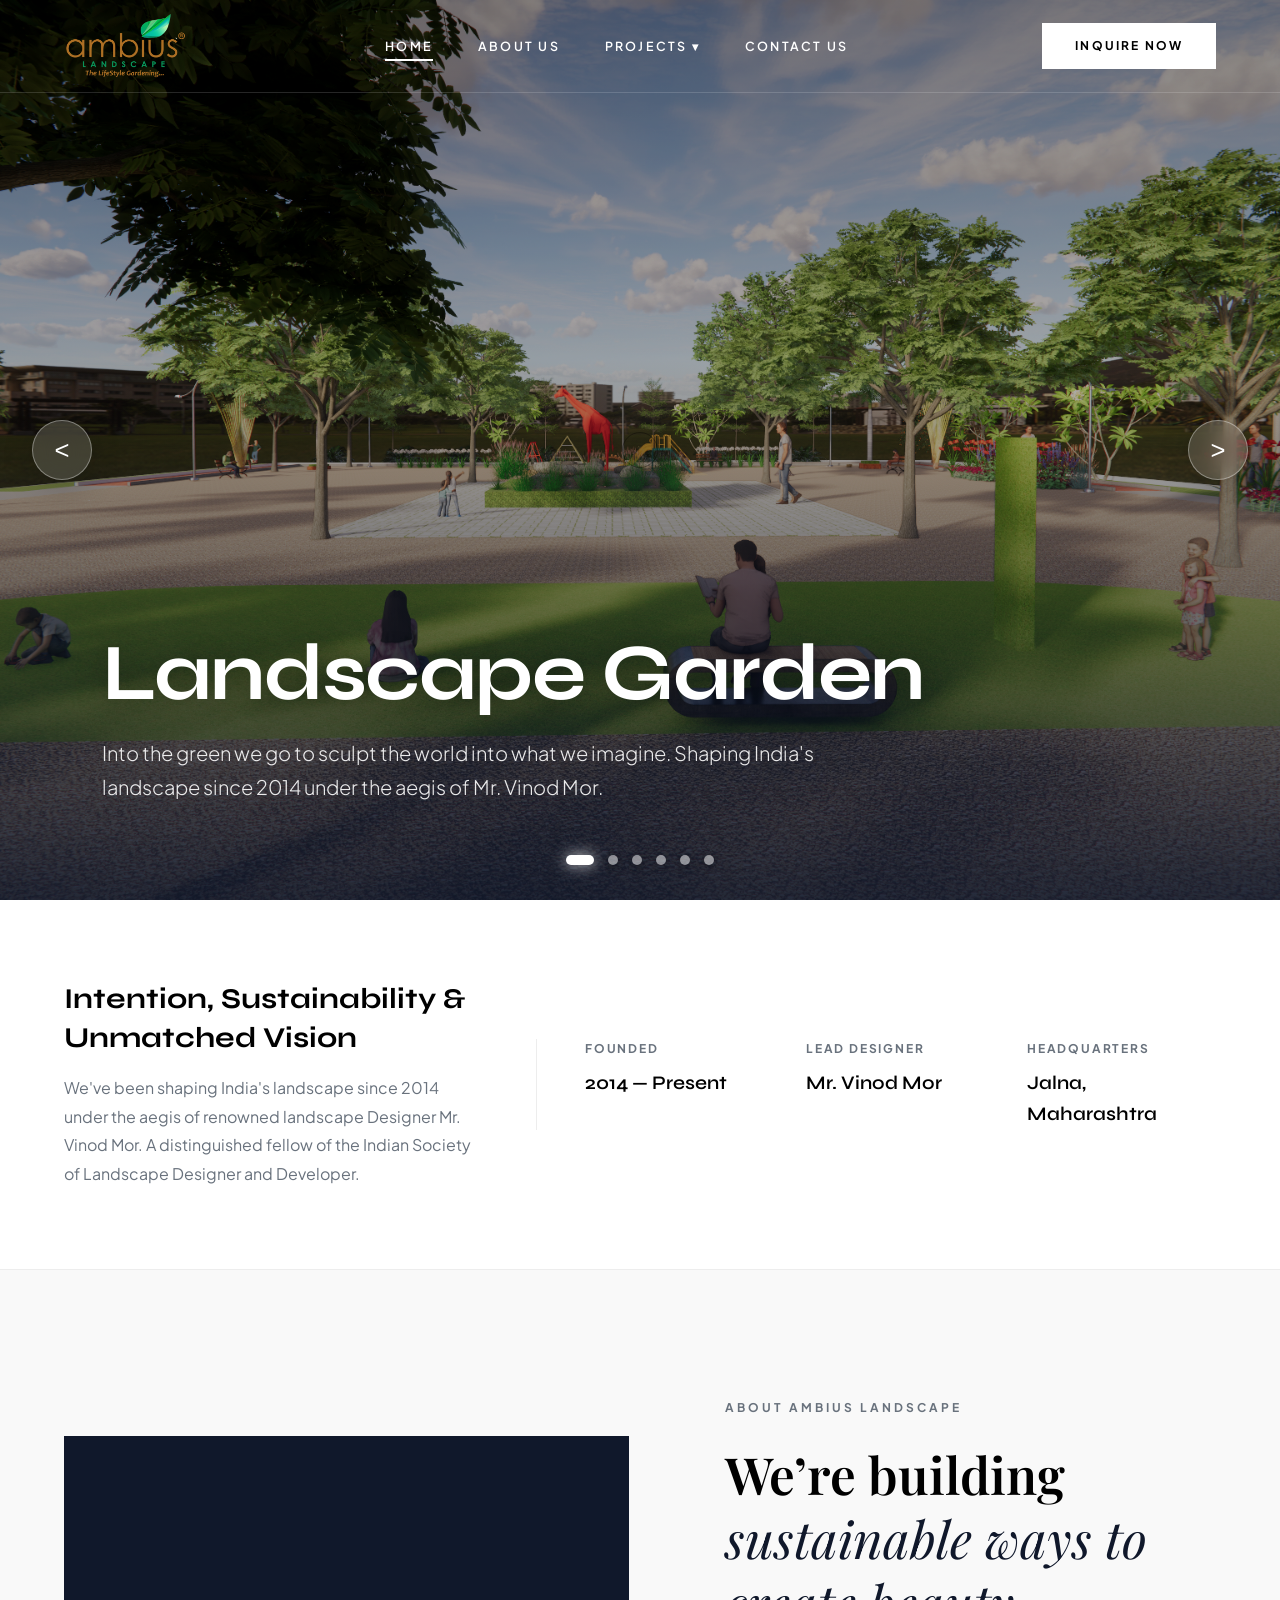
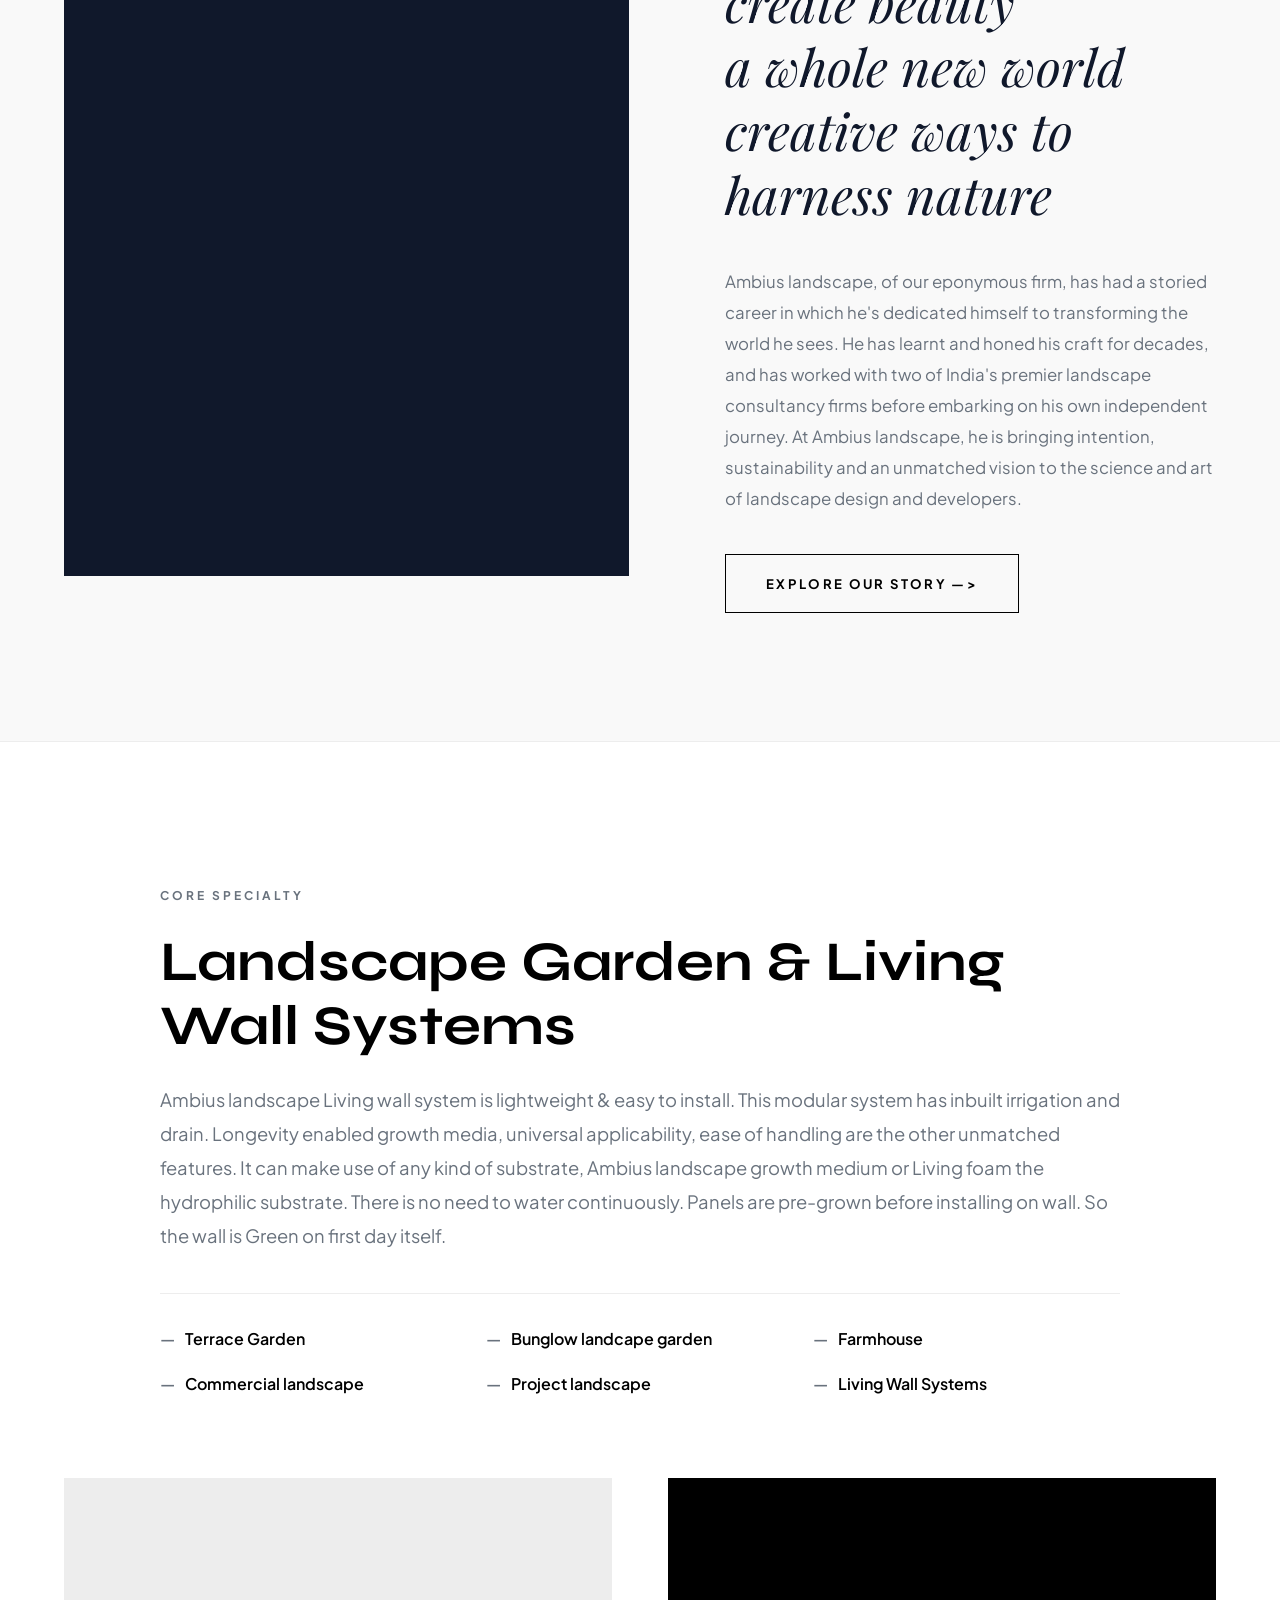
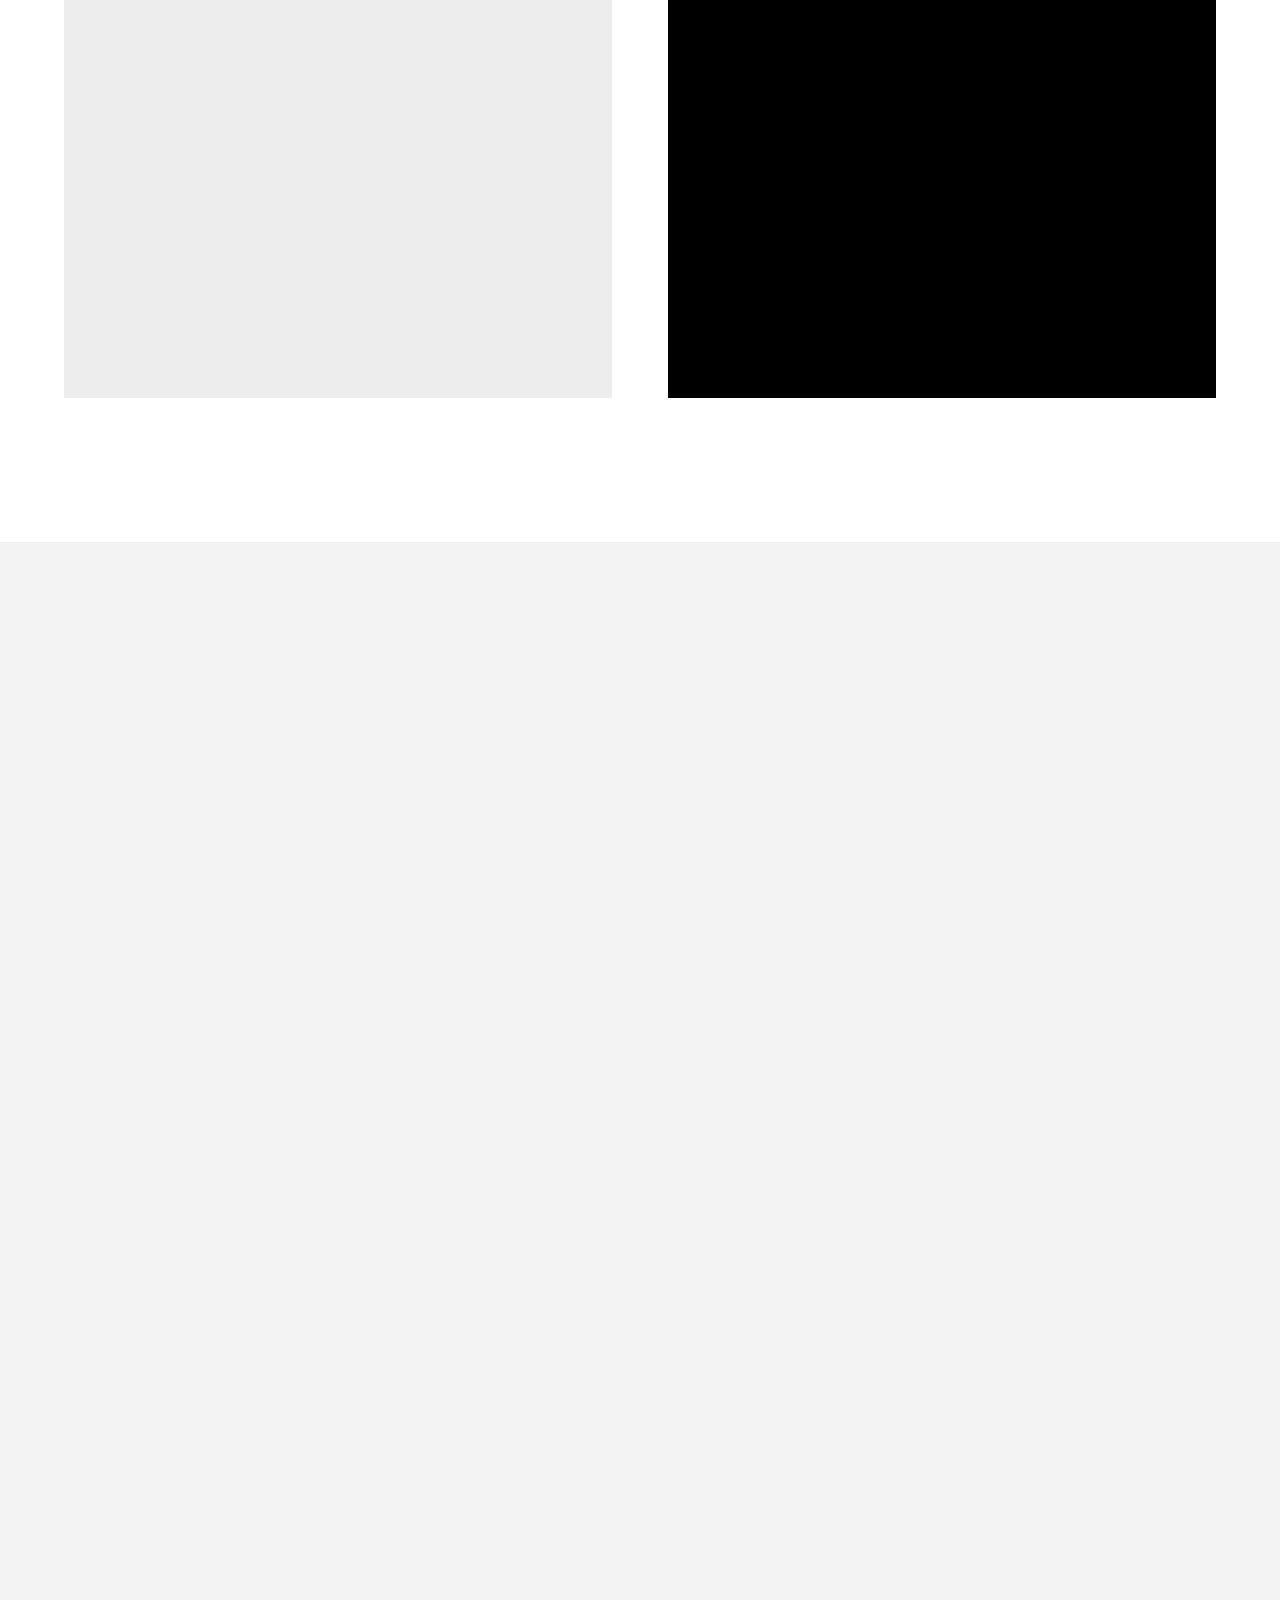
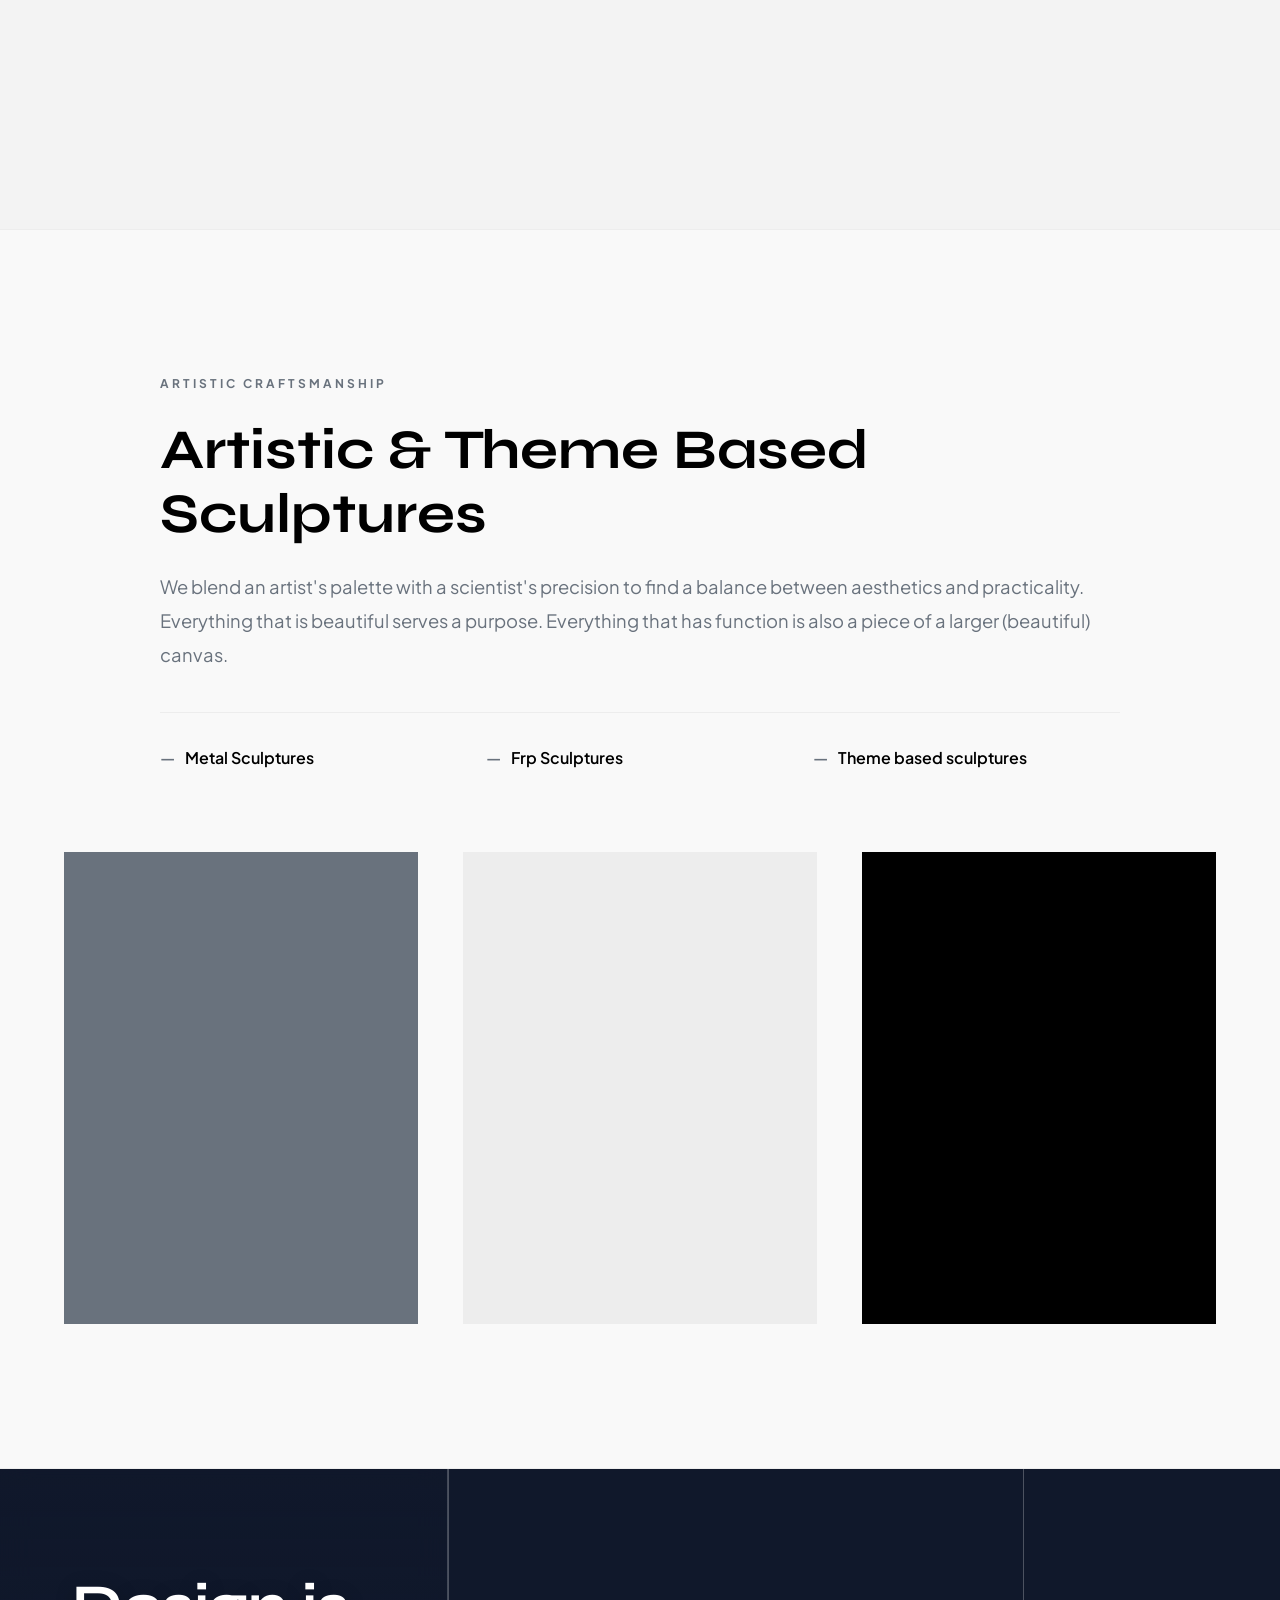
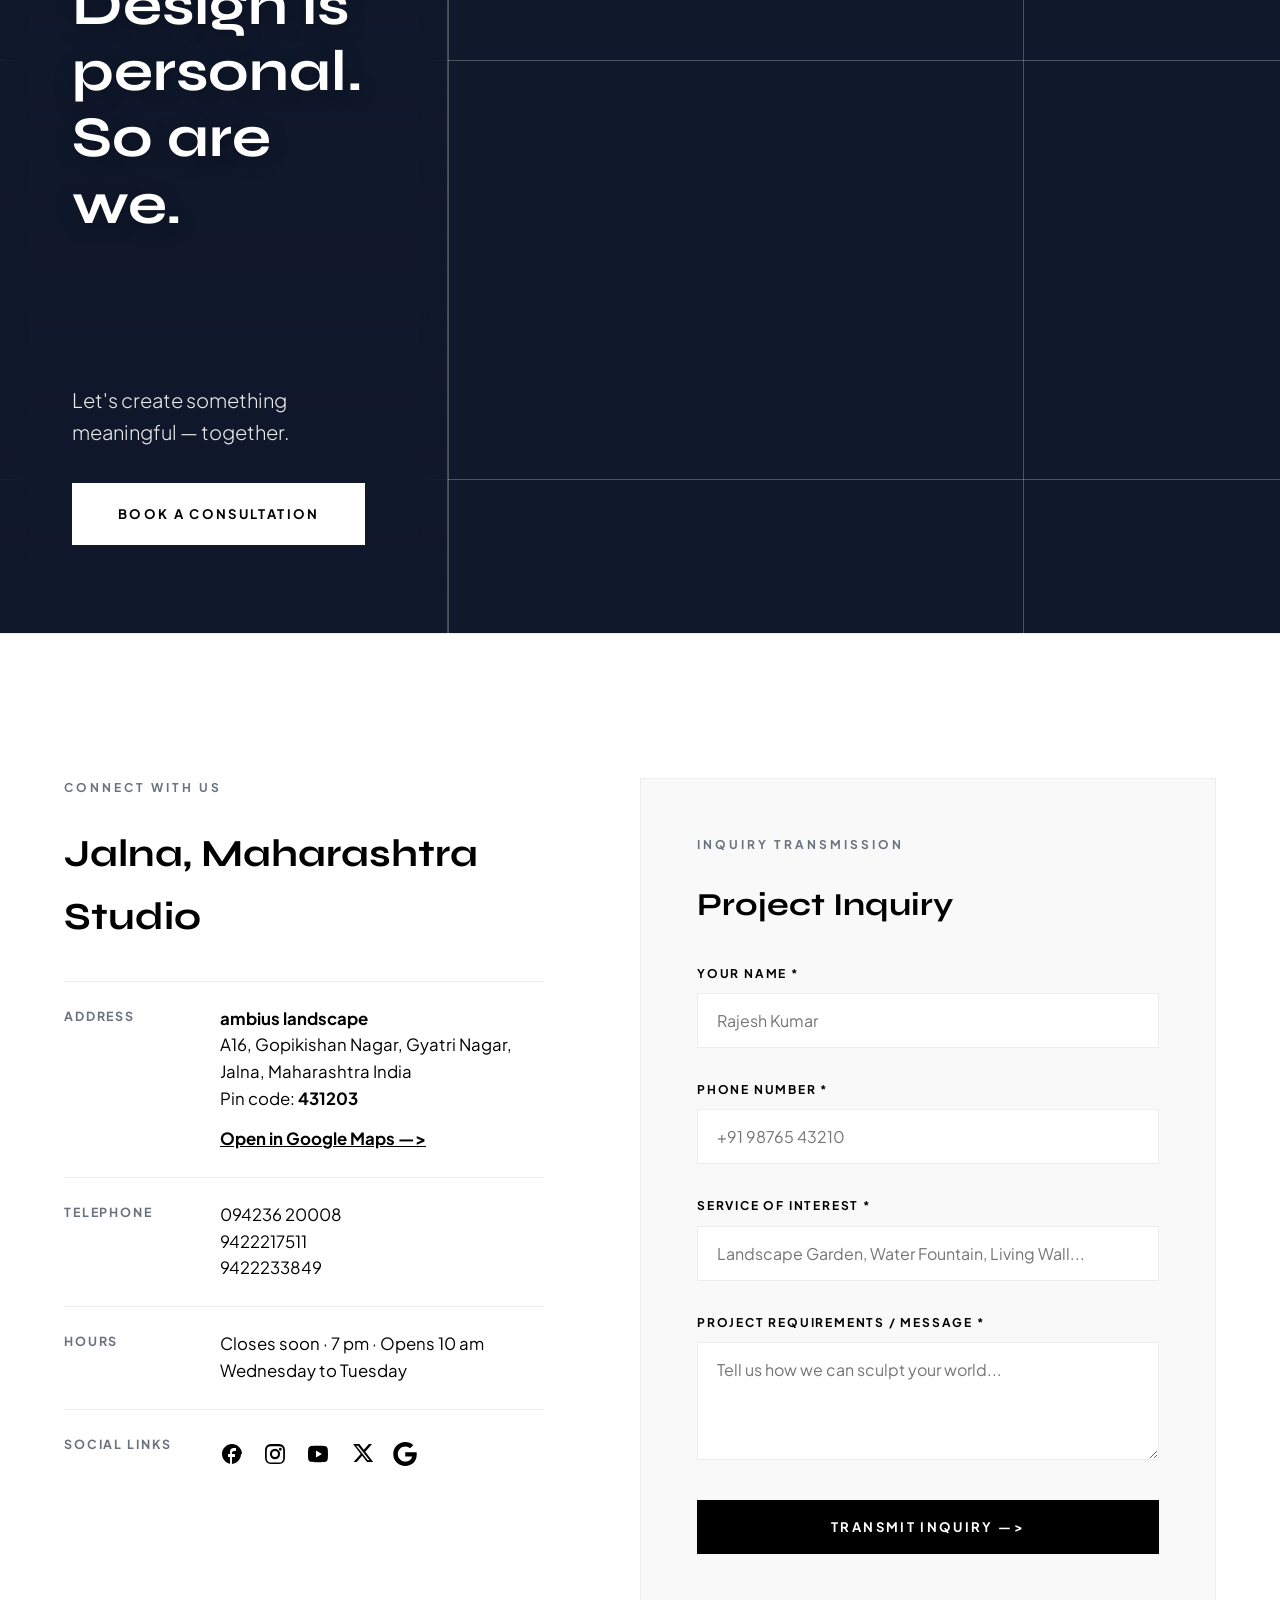
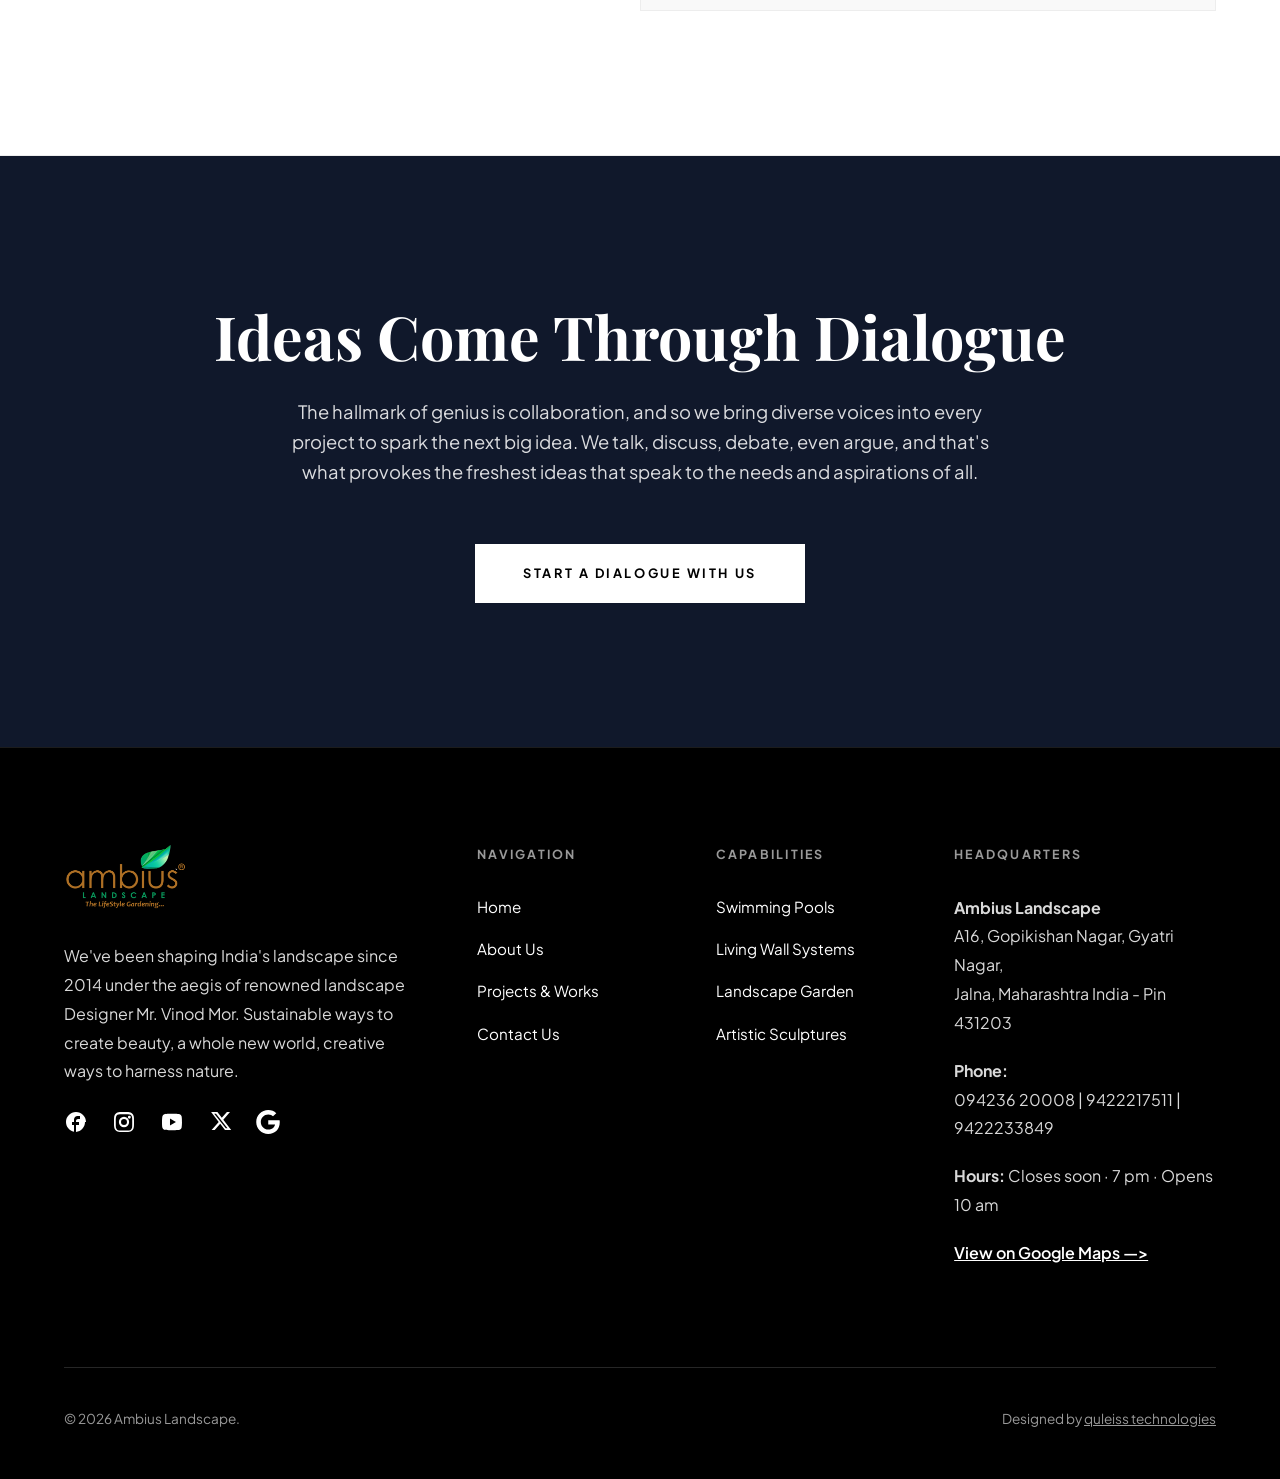
==== index.html @ 5456f896 "Update mobile navigation and standardize header/footer across all pages" ====
<!DOCTYPE html>
<html lang="en">
<head>
    <meta charset="UTF-8">
    <meta name="viewport" content="width=device-width, initial-scale=1.0">
    <title>Ambius Landscape | Casa Palermo Editorial Architecture & Landscape</title>
    <meta name="description" content="We've been shaping India's landscape since 2014 under the aegis of renowned landscape Designer Mr. Vinod Mor. Sustainable ways to create beauty and harness nature.">
    <link rel="stylesheet" href="style.css">
</head>
<body>

    <!-- ==========================================================================
         1-SECOND SOOTHING MINIMALIST LOADING SCREEN ("AMBIUS" SIRF AMBIUS)
         ========================================================================== -->
    <div id="ambius-loader">
        <div class="loader-content">
            <h1 class="loader-title">Ambius</h1>
        </div>
    </div>

    <!-- ==========================================================================
         TRANSPARENT NAVBAR (CASA PALERMO SCREENSHOT STYLE)
         ========================================================================== -->
    <nav class="navbar homepage-navbar">
        <a href="index.html" class="nav-brand">
            <img src="ambius-data/1logo.png" alt="Ambius Logo" class="nav-logo-img" onerror="this.style.display='none'">
        </a>
        <ul class="nav-links">
            <li><a href="index.html" class="nav-link active">Home</a></li>
            <li><a href="about.html" class="nav-link">About Us</a></li>
            <li class="nav-dropdown">
                <a href="swimming-pools.html" class="nav-link">Projects ▾</a>
                <ul class="dropdown-menu">
                    <li><a href="swimming-pools.html">Swimming Pools</a></li>
                    <li><a href="water-fountains.html">Water Fountains</a></li>
                    <li><a href="sculptures.html">Artistic Sculptures</a></li>
                    <li><a href="planter-pots.html">Planter Pots</a></li>
                    <li><a href="gardening.html">Gardening</a></li>
                    <li><a href="landscape-design.html">Landscape Design</a></li>
                    <li><a href="living-wall-systems.html">Living Wall Systems</a></li>
                </ul>
            </li>
            <li><a href="contact.html" class="nav-link">Contact Us</a></li>
        </ul>
        <a href="contact.html" class="nav-cta">Inquire Now</a>
        <button class="nav-hamburger" aria-label="Toggle Menu">
            <span></span>
            <span></span>
            <span></span>
        </button>
    </nav>

    <!-- MOBILE NAVIGATION OVERLAY -->
    <div class="mobile-nav-overlay homepage-mobile-nav" id="mobile-nav-overlay">
        <a href="index.html" class="active">Home</a>
        <a href="about.html">About Us</a>
        <div class="mobile-nav-dropdown-group" style="width: 100%; display: flex; flex-direction: column; align-items: stretch;">
            <div class="mobile-dropdown-btn" onclick="this.parentElement.classList.toggle('open'); event.stopPropagation();" style="cursor: pointer;">
                <span>Projects</span> <span style="font-size: 0.75em; margin-left: 6px; display: inline-block; transition: transform 0.3s ease;">▼</span>
            </div>
            <div class="mobile-submenu-list">
                <a href="swimming-pools.html" class="mobile-sublink">Swimming Pools</a>
                <a href="water-fountains.html" class="mobile-sublink">Water Fountains</a>
                <a href="sculptures.html" class="mobile-sublink">Artistic Sculptures</a>
                <a href="planter-pots.html" class="mobile-sublink">Planter Pots</a>
                <a href="gardening.html" class="mobile-sublink">Gardening</a>
                <a href="landscape-design.html" class="mobile-sublink">Landscape Design</a>
                <a href="living-wall-systems.html" class="mobile-sublink">Living Wall Systems</a>
            </div>
        </div>
        <a href="contact.html">Contact Us</a>
        <a href="contact.html">Inquire Now</a>
    </div>

    <!-- ==========================================================================
         FULL-SCREEN ARCHITECTURAL 6-SLIDE HERO CAROUSEL
         (Landscape Garden, Terrace Garden, Bunglow, Farmhouse, Commercial, Project)
         NO NUMBERS IN DOTS OR COUNTERS!
         ========================================================================== -->
    <header class="hero-carousel">
        <!-- SLIDE 1: LANDSCAPE GARDEN -->
        <div class="hero-slide active">
            <div class="hero-bg-wrapper">
                <img src="ambius-data/website data/landscape design/landdesign8.png" alt="Landscape Garden" class="hero-bg-image" onerror="this.src='ambius-data/website data/landscape design/landdesign7.png'">
            </div>
            <div class="hero-gradient-overlay"></div>
            <div class="hero-content">
                <h1 class="hero-title">Landscape Garden</h1>
                <p class="hero-subtitle">
                    Into the green we go to sculpt the world into what we imagine. Shaping India's landscape since 2014 under the aegis of Mr. Vinod Mor.
                </p>
            </div>
        </div>

        <!-- SLIDE 2: TERRACE GARDEN -->
        <div class="hero-slide">
            <div class="hero-bg-wrapper">
                <img src="ambius-data/website data/projects/pro1.jpg" alt="Terrace Garden" class="hero-bg-image">
            </div>
            <div class="hero-gradient-overlay"></div>
            <div class="hero-content">
                <h1 class="hero-title">Terrace Garden</h1>
                <p class="hero-subtitle">
                    Urban rooftop sanctuaries equipped with pre-grown living wall systems, inbuilt irrigation, and lightweight sustainable growth media.
                </p>
            </div>
        </div>

        <!-- SLIDE 3: BUNGLOW LANDSCAPE GARDEN -->
        <div class="hero-slide">
            <div class="hero-bg-wrapper">
                <img src="ambius-data/website data/projects/pro2.jpeg" alt="Bunglow Landscape Garden" class="hero-bg-image">
            </div>
            <div class="hero-gradient-overlay"></div>
            <div class="hero-content">
                <h1 class="hero-title">Bunglow Landscape Garden</h1>
                <p class="hero-subtitle">
                    Harmonizing luxury residential architecture with serene botanical beauty and custom artistic sculptures.
                </p>
            </div>
        </div>

        <!-- SLIDE 4: FARMHOUSE -->
        <div class="hero-slide">
            <div class="hero-bg-wrapper">
                <img src="ambius-data/website data/projects/pro3.jpeg" alt="Farmhouse Landscape" class="hero-bg-image">
            </div>
            <div class="hero-gradient-overlay"></div>
            <div class="hero-content">
                <h1 class="hero-title">Farmhouse</h1>
                <p class="hero-subtitle">
                    Transforming sprawling estates into eco-friendly retreats that blend harmoniously with surrounding natural habitats.
                </p>
            </div>
        </div>

        <!-- SLIDE 5: COMMERCIAL LANDSCAPE -->
        <div class="hero-slide">
            <div class="hero-bg-wrapper">
                <img src="ambius-data/website data/projects/pro4.jpeg" alt="Commercial Landscape" class="hero-bg-image">
            </div>
            <div class="hero-gradient-overlay"></div>
            <div class="hero-content">
                <h1 class="hero-title">Commercial Landscape</h1>
                <p class="hero-subtitle">
                    Developing sustainable, environment-friendly biophilic spaces and energy-efficient green buildings for corporate campuses.
                </p>
            </div>
        </div>

        <!-- SLIDE 6: PROJECT LANDSCAPE -->
        <div class="hero-slide">
            <div class="hero-bg-wrapper">
                <img src="ambius-data/website data/projects/pro5.jpeg" alt="Project Landscape" class="hero-bg-image">
            </div>
            <div class="hero-gradient-overlay"></div>
            <div class="hero-content">
                <h1 class="hero-title">Project Landscape</h1>
                <p class="hero-subtitle">
                    Comprehensive landscape consultancy and turnkey development backed by decades of research, innovation, and horticultural excellence.
                </p>
            </div>
        </div>

        <!-- CAROUSEL ARROWS (<  >) VERTICALLY CENTERED ON LEFT & RIGHT -->
        <button id="hero-prev" class="hero-arrow-btn" aria-label="Previous Slide">&lt;</button>
        <button id="hero-next" class="hero-arrow-btn" aria-label="Next Slide">&gt;</button>

        <!-- DYNAMIC GLASSY CIRCULAR DOTS CONTAINER (AUTO-GENERATED BY JS) -->
        <div id="hero-dots-glassy" class="hero-dots-glassy"></div>
    </header>

    <!-- ==========================================================================
         3-COLUMN EDITORIAL BAR RIGHT BELOW HERO
         ========================================================================== -->
    <section class="editorial-bar">
        <div class="editorial-grid">
            <div class="editorial-intro text-reveal-left">
                <h2>Intention, Sustainability & Unmatched Vision</h2>
                <p>
                    We've been shaping India's landscape since 2014 under the aegis of renowned landscape Designer Mr. Vinod Mor. A distinguished fellow of the Indian Society of Landscape Designer and Developer.
                </p>
            </div>
            <div class="editorial-stats-columns text-reveal-right">
                <div class="stat-item">
                    <h4>FOUNDED</h4>
                    <p>2014 — Present</p>
                </div>
                <div class="stat-item">
                    <h4>LEAD DESIGNER</h4>
                    <p>Mr. Vinod Mor</p>
                </div>
                <div class="stat-item">
                    <h4>HEADQUARTERS</h4>
                    <p>Jalna, Maharashtra</p>
                </div>
            </div>
        </div>
    </section>

    <!-- ==========================================================================
         ABOUT US SECTION
         REVEAL TYPE 1: .anim-curtain-navy (Solid Navy #10182B Left-to-Right Wipe)
         ========================================================================== -->
    <section class="about-editorial-section">
        <div class="about-editorial-grid">
            <!-- Left BIG Showcase Image with Reveal Type 1 (Navy Curtain Wipe) -->
            <div class="about-img-container">
                <div class="reveal-wrapper anim-curtain-navy" style="height: 100%; width: 100%;">
                    <img src="ambius-data/owner.jpeg" alt="Mr. Vinod Mor - Landscape Designer" onerror="this.src='ambius-data/website data/landscape design/landdesign5.png'">
                </div>
            </div>
            <!-- Right Editorial Typography & EXACT USER QUOTE -->
            <div class="text-reveal-right">
                <span class="section-tag">About Ambius Landscape</span>
                <h2 class="user-exact-quote">
                    We’re building
                    <span>sustainable ways to create beauty</span>
                    <span>a whole new world</span>
                    <span>creative ways to harness nature</span>
                </h2>
                <p class="about-editorial-desc">
                    Ambius landscape, of our eponymous firm, has had a storied career in which he's dedicated himself to transforming the world he sees. He has learnt and honed his craft for decades, and has worked with two of India's premier landscape consultancy firms before embarking on his own independent journey. At Ambius landscape, he is bringing intention, sustainability and an unmatched vision to the science and art of landscape design and developers.
                </p>
                <a href="about.html" class="btn-editorial">Explore Our Story  —&gt;</a>
            </div>
        </div>
    </section>

    <!-- ==========================================================================
         DEDICATED SECTION 1: LANDSCAPE GARDEN & LIVING WALL SYSTEMS
         - Descriptive block on top
         - A ROW OF ONLY 2 MASSIVE, BIG IMAGES BELOW IT!
         ========================================================================== -->
    <section class="dedicated-offering-section bg-white">
        <!-- Text block on top -->
        <div class="section-intro-block text-reveal-up">
            <span class="section-tag">CORE SPECIALTY</span>
            <h2>Landscape Garden & Living Wall Systems</h2>
            <p>
                Ambius landscape Living wall system is lightweight & easy to install. This modular system has inbuilt irrigation and drain. Longevity enabled growth media, universal applicability, ease of handling are the other unmatched features. It can make use of any kind of substrate, Ambius landscape growth medium or Living foam the hydrophilic substrate. There is no need to water continuously. Panels are pre-grown before installing on wall. So the wall is Green on first day itself.
            </p>
            <ul class="ed-list-grid">
                <li>Terrace Garden</li>
                <li>Bunglow landcape garden</li>
                <li>Farmhouse</li>
                <li>Commercial landscape</li>
                <li>Project landscape</li>
                <li>Living Wall Systems</li>
            </ul>
        </div>

        <!-- MASSIVE 2-IMAGE ROW (BIG ARCHITECTURAL SCALE) -->
        <div class="big-images-row-2">
            <!-- BIG CARD 1: Uses Reveal Type 2 (.anim-iris-circle - Camera Iris Circular Expand) -->
            <a href="gardening.html" class="big-card text-reveal-up">
                <div class="big-card-img">
                    <div class="reveal-wrapper anim-iris-circle" style="height: 100%; width: 100%;">
                        <img src="ambius-data/website data/projects/pro1.jpg" alt="Terrace Garden Sanctuary">
                    </div>
                </div>
            </a>

            <!-- BIG CARD 2: Uses Reveal Type 3 (.anim-center-doors - Double Shutters Parting from Center) -->
            <a href="landscape-design.html" class="big-card text-reveal-up delay-1">
                <div class="big-card-img">
                    <div class="reveal-wrapper anim-center-doors delay-1" style="height: 100%; width: 100%;">
                        <img src="ambius-data/website data/projects/pro2.jpeg" alt="Bungalow Landscape">
                    </div>
                </div>
            </a>
        </div>
    </section>

    <!-- ==========================================================================
         DEDICATED SECTION 2: LUXURY SWIMMING POOLS
         - Descriptive block on top
         - A ROW OF ONLY 3 MASSIVE, BIG IMAGES BELOW IT!
         ========================================================================== -->
    <section class="dedicated-offering-section bg-light-ash">
        <!-- Text block on top -->
        <div class="section-intro-block text-reveal-up">
            <span class="section-tag">AQUATIC ARCHITECTURE</span>
            <h2>Luxury Swimming Pools</h2>
            <p>
                Ambius Landscape is a renowned Swimming Pool Manufacturer & Developer, specializing in bespoke luxury pools for residential estates, resorts, and commercial properties. We combine cutting-edge filtration systems, premium tile finishes, and architectural precision to create stunning aquatic environments that harmonize with surrounding landscapes.
            </p>
            <p>
                From infinity edge pools and lap pools to luxury resort swimming pools, our end-to-end execution ensures unmatched structural durability and aesthetic brilliance.
            </p>
            <ul class="ed-list-grid">
                <li>Infinity edge swimming pools</li>
                <li>Lap pools & plunge pools</li>
                <li>Resort & commercial pools</li>
                <li>Custom tile & stone finishing</li>
                <li>Advanced filtration systems</li>
                <li>Architectural edge detailing</li>
            </ul>
            <a href="swimming-pools.html" class="btn-editorial" style="margin-top: 1.5rem;">Explore Swimming Pools  —&gt;</a>
        </div>

        <!-- MASSIVE 3-IMAGE ROW (BIG ARCHITECTURAL SCALE) -->
        <div class="big-images-row-3">
            <!-- BIG CARD 1: Uses Reveal Type 4 (.anim-curtain-down - Top-to-Bottom Drop) -->
            <a href="swimming-pools.html" class="big-card text-reveal-up">
                <div class="big-card-img-landscape">
                    <div class="reveal-wrapper anim-curtain-down" style="height: 100%; width: 100%;">
                        <img src="ambius-data/website data/swimming pools/spool1.jpg" alt="Luxury Swimming Pool">
                    </div>
                </div>
            </a>

            <!-- BIG CARD 2: Uses Reveal Type 1 (.anim-curtain-navy - Navy Wipe) -->
            <a href="swimming-pools.html" class="big-card text-reveal-up delay-1">
                <div class="big-card-img-landscape">
                    <div class="reveal-wrapper anim-curtain-navy delay-1" style="height: 100%; width: 100%;">
                        <img src="ambius-data/website data/swimming pools/spool2.jpg" alt="Infinity Edge Pool">
                    </div>
                </div>
            </a>

            <!-- BIG CARD 3: Uses Reveal Type 3 (.anim-center-doors - Double Center Doors) -->
            <a href="swimming-pools.html" class="big-card text-reveal-up delay-2">
                <div class="big-card-img-landscape">
                    <div class="reveal-wrapper anim-center-doors delay-2" style="height: 100%; width: 100%;">
                        <img src="ambius-data/website data/swimming pools/spool6.jpeg" alt="Resort Pool">
                    </div>
                </div>
            </a>
        </div>
    </section>

    <!-- ==========================================================================
         DEDICATED SECTION 3: ARTISTIC & THEME BASED SCULPTURES
         - Descriptive block on top
         - A ROW OF ONLY 2 MASSIVE, BIG IMAGES BELOW IT!
         ========================================================================== -->
    <section class="dedicated-offering-section bg-soft-gray">
        <!-- Text block on top -->
        <div class="section-intro-block text-reveal-up">
            <span class="section-tag">ARTISTIC CRAFTSMANSHIP</span>
            <h2>Artistic & Theme Based Sculptures</h2>
            <p>
                We blend an artist's palette with a scientist's precision to find a balance between aesthetics and practicality. Everything that is beautiful serves a purpose. Everything that has function is also a piece of a larger (beautiful) canvas.
            </p>
            <ul class="ed-list-grid">
                <li>Metal Sculptures</li>
                <li>Frp Sculptures</li>
                <li>Theme based sculptures</li>
            </ul>
        </div>

        <!-- MASSIVE 3-IMAGE ROW (BIG ARCHITECTURAL SCALE) -->
        <div class="big-images-row-3">
            <!-- BIG CARD 1: Uses Reveal Type 4 (.anim-curtain-down - Top-to-Bottom Shutter) -->
            <a href="contact.html" class="big-card text-reveal-up">
                <div class="big-card-img-portrait">
                    <div class="reveal-wrapper anim-curtain-down" style="height: 100%; width: 100%;">
                        <img src="ambius-data/website data/sculptures/sculptures1.png" alt="Metal Sculpture">
                    </div>
                </div>
            </a>

            <!-- BIG CARD 2: Uses Reveal Type 2 (.anim-iris-circle - Circular Iris Expansion) -->
            <a href="contact.html" class="big-card text-reveal-up delay-1">
                <div class="big-card-img-portrait">
                    <div class="reveal-wrapper anim-iris-circle delay-1" style="height: 100%; width: 100%;">
                        <img src="ambius-data/website data/sculptures/sculptures2.jpg" alt="FRP Sculpture">
                    </div>
                </div>
            </a>

            <!-- BIG CARD 3: Uses Reveal Type 3 (.anim-center-doors - Double Shutters Parting) -->
            <a href="contact.html" class="big-card text-reveal-up delay-2">
                <div class="big-card-img-portrait">
                    <div class="reveal-wrapper anim-center-doors delay-2" style="height: 100%; width: 100%;">
                        <img src="ambius-data/website data/sculptures/sculptures3.jpg" alt="Theme Garden Sculpture">
                    </div>
                </div>
            </a>
        </div>
    </section>

    <!-- ==========================================================================
         "DESIGN IS PERSONAL. SO ARE WE." MINNARO-STYLE CONSULTATION BANNER
         With Architectural Thin Grid Lines + Hover Animated Line Glow
         ========================================================================== -->
    <section class="personal-consult-section text-reveal-up">
        <!-- Broken Pieces (6 Interlocking Geometric Shards) Background Image Reveal -->
        <div class="broken-pieces-wrapper">
            <!-- Complete Solid Base Image that seals any hairline seams/lines at the end -->
            <div class="shard-base-complete"></div>
            <div class="broken-shard shard-1"></div>
            <div class="broken-shard shard-2"></div>
            <div class="broken-shard shard-3"></div>
            <div class="broken-shard shard-4"></div>
            <div class="broken-shard shard-5"></div>
            <div class="broken-shard shard-6"></div>
        </div>

        <!-- Architectural Thin Grid Lines with Hover Glow & Laser Pulse -->
        <div class="grid-line-horiz-1"></div>
        <div class="grid-line-horiz-2"></div>
        <div class="grid-line-vert-1"></div>
        <div class="grid-line-vert-2"></div>

        <!-- Left Glassy Editorial Box -->
        <div class="personal-content-box text-reveal-left">
            <div class="personal-box-top">
                <h2>Design is personal.<br>So are we.</h2>
            </div>
            <div class="personal-box-bottom">
                <p>Let's create something meaningful — together.</p>
                <a href="contact.html" class="btn-personal-white">Book a Consultation</a>
            </div>
        </div>
    </section>

    <!-- ==========================================================================
         DEDICATED CONTACT US SECTION ON HOMEPAGE
         (Jalna Maharashtra Headquarters Address, Telephone, Socials & Inquiry Form)
         ========================================================================== -->
    <section class="home-contact-section" id="home-contact">
        <div class="ed-contact-grid">
            <!-- Left Column: Official Contact Address & Numbers -->
            <div class="ed-contact-info text-reveal-left">
                <span class="section-tag">CONNECT WITH US</span>
                <h3>Jalna, Maharashtra Studio</h3>

                <div class="ed-info-row">
                    <span class="ed-info-label">ADDRESS</span>
                    <div class="ed-info-value">
                        <strong>ambius landscape</strong><br>
                        A16, Gopikishan Nagar, Gyatri Nagar,<br>
                        Jalna, Maharashtra India<br>
                        Pin code: <strong>431203</strong><br>
                        <a href="https://maps.app.goo.gl/4oX7WUUzMGfr9oxDA" target="_blank" style="display: inline-block; margin-top: 0.8rem; font-weight: 700; text-decoration: underline;">Open in Google Maps  —&gt;</a>
                    </div>
                </div>

                <div class="ed-info-row">
                    <span class="ed-info-label">TELEPHONE</span>
                    <div class="ed-info-value">
                        <a href="tel:09423620008">094236 20008</a><br>
                        <a href="tel:9422217511">9422217511</a><br>
                        <a href="tel:9422233849">9422233849</a>
                    </div>
                </div>

                <div class="ed-info-row">
                    <span class="ed-info-label">HOURS</span>
                    <div class="ed-info-value">
                        Closes soon · 7 pm · Opens 10 am<br>
                        Wednesday to Tuesday
                    </div>
                </div>

                <div class="ed-info-row">
                    <span class="ed-info-label">SOCIAL LINKS</span>
                    <div class="ed-info-value" style="display: flex; gap: 1.2rem; align-items: center; margin-top: 0.5rem; flex-wrap: wrap;">
                        <a href="https://www.facebook.com/ambiuslandscape/" target="_blank" aria-label="Facebook" style="color: #000000; display: inline-flex; align-items: center; transition: transform 0.2s ease, opacity 0.2s ease;">
                            <svg width="24" height="24" viewBox="0 0 24 24" fill="currentColor" xmlns="http://www.w3.org/2000/svg"><path d="M22 12c0-5.52-4.48-10-10-10S2 6.48 2 12c0 4.84 3.44 8.87 8 9.8V15H8v-3h2V9.5C10 7.57 11.57 6 13.5 6H16v3h-2c-1.1 0-2 .9-2 2v1h3v3h-3v6.95c5.05-.5 9-4.76 9-9.95z"/></svg>
                        </a>
                        <a href="https://www.instagram.com/ambiuslandscape/" target="_blank" aria-label="Instagram" style="color: #000000; display: inline-flex; align-items: center; transition: transform 0.2s ease, opacity 0.2s ease;">
                            <svg width="24" height="24" viewBox="0 0 24 24" fill="currentColor" xmlns="http://www.w3.org/2000/svg"><path d="M12 2c2.717 0 3.056.01 4.122.06 1.065.05 1.79.217 2.428.465.66.254 1.216.598 1.772 1.153a4.908 4.908 0 0 1 1.153 1.772c.247.637.415 1.363.465 2.428.047 1.066.06 1.405.06 4.122 0 2.717-.01 3.056-.06 4.122-.05 1.065-.218 1.79-.465 2.428a4.883 4.883 0 0 1-1.153 1.772 4.915 4.915 0 0 1-1.772 1.153c-.637.247-1.363.415-2.428.465-1.066.047-1.405.06-4.122.06-2.717 0-3.056-.01-4.122-.06-1.065-.05-1.79-.218-2.428-.465a4.89 4.89 0 0 1-1.772-1.153 4.904 4.904 0 0 1-1.153-1.772c-.248-.637-.415-1.363-.465-2.428C2.013 15.056 2 14.717 2 12c0-2.717.01-3.056.06-4.122.05-1.066.217-1.79.465-2.428a4.88 4.88 0 0 1 1.153-1.772A4.897 4.897 0 0 1 5.45 2.525c.638-.248 1.362-.415 2.428-.465C8.944 2.013 9.283 2 12 2zm0 2.16c-2.67 0-3.003.01-4.058.058-.975.045-1.504.207-1.857.344-.467.182-.8.398-1.15.748-.35.35-.566.683-.748 1.15-.137.353-.3.882-.344 1.857-.048 1.055-.058 1.388-.058 4.058 0 2.67.01 3.003.058 4.058.045.975.207 1.504.344 1.857.182.466.399.8.748 1.15.35.35.683.566 1.15.748.353.137.882.3 1.857.344 1.054.048 1.388.058 4.058.058 2.67 0 3.003-.01 4.058-.058.975-.045 1.504-.207 1.857-.344.467-.182.8-.398 1.15-.748.35-.35.566-.683.748-1.15.137-.353.3-.882.344-1.857.048-1.055.058-1.388.058-4.058 0-2.67-.01-3.003-.058-4.058-.045-.975-.207-1.504-.344-1.857a3.097 3.097 0 0 0-.748-1.15 3.098 3.098 0 0 0-1.15-.748c-.353-.137-.882-.3-1.857-.344-1.055-.048-1.388-.058-4.058-.058zM12 6.865a5.135 5.135 0 1 1 0 10.27 5.135 5.135 0 0 1 0-10.27zm0 2.16a2.975 2.975 0 1 0 0 5.95 2.975 2.975 0 0 0 0-5.95zm5.338-3.205a1.44 1.44 0 1 1 0 2.88 1.44 1.44 0 0 1 0-2.88z"/></svg>
                        </a>
                        <a href="https://www.youtube.com/@Vinodmor/" target="_blank" aria-label="YouTube" style="color: #000000; display: inline-flex; align-items: center; transition: transform 0.2s ease, opacity 0.2s ease;">
                            <svg width="24" height="24" viewBox="0 0 24 24" fill="currentColor" xmlns="http://www.w3.org/2000/svg"><path d="M21.582 6.186a2.684 2.684 0 0 0-1.884-1.9C18.037 3.84 12 3.84 12 3.84s-6.037 0-7.698.446a2.684 2.684 0 0 0-1.884 1.9C2 7.864 2 12 2 12s0 4.136.418 5.814a2.684 2.684 0 0 0 1.884 1.9C5.963 20.16 12 20.16 12 20.16s6.037 0 7.698-.446a2.684 2.684 0 0 0 1.884-1.9C22 16.136 22 12 22 12s0-4.136-.418-5.814zM9.99 15.485V8.515L15.93 12l-5.94 3.485z"/></svg>
                        </a>
                        <a href="https://x.com/AmbiusL" target="_blank" aria-label="Twitter/X" style="color: #000000; display: inline-flex; align-items: center; transition: transform 0.2s ease, opacity 0.2s ease;">
                            <svg width="24" height="24" viewBox="0 0 24 24" fill="currentColor" xmlns="http://www.w3.org/2000/svg"><path d="M18.9 2H22l-6.7 7.7 7.9 10.4h-6.2l-4.8-6.3-5.5 6.3H3.6l7.1-8.1L3.1 2h6.3l4.4 5.8L18.9 2zm-1.1 16.2h1.7L8 3.7H6.2l11.6 14.5z"/></svg>
                        </a>
                        <a href="https://share.google/Mscf23kSKN2fpQ67I" target="_blank" aria-label="Google Business" style="color: #000000; display: inline-flex; align-items: center; transition: transform 0.2s ease, opacity 0.2s ease;">
                            <svg width="24" height="24" viewBox="0 0 24 24" fill="currentColor" xmlns="http://www.w3.org/2000/svg"><path d="M12.24 10.285V14.4h6.806c-.275 1.765-2.056 5.174-6.806 5.174-4.095 0-7.439-3.389-7.439-7.574s3.345-7.574 7.439-7.574c2.33 0 3.891.989 4.785 1.849l3.254-3.138C18.189 1.186 15.479 0 12.24 0c-6.635 0-12 5.365-12 12s5.365 12 12 12c6.926 0 11.52-4.869 11.52-11.726 0-.788-.085-1.39-.189-1.989H12.24z"/></svg>
                        </a>
                    </div>
                </div>
            </div>

            <!-- Right Column: Interactive Project Inquiry Form -->
            <div class="ed-contact-form text-reveal-right">
                <span class="section-tag">INQUIRY TRANSMISSION</span>
                <h3 style="font-family: var(--font-heading); font-size: 2rem; color: var(--color-black); margin-bottom: 2rem;">
                    Project Inquiry
                </h3>

                <form id="ambius-contact-form">
                    <div class="ed-form-group">
                        <label for="name">Your Name *</label>
                        <input type="text" id="name" placeholder="Rajesh Kumar" required>
                    </div>

                    <div class="ed-form-group">
                        <label for="phone">Phone Number *</label>
                        <input type="tel" id="phone" placeholder="+91 98765 43210" required>
                    </div>

                    <div class="ed-form-group">
                        <label for="service">Service of Interest *</label>
                        <input type="text" id="service" placeholder="Landscape Garden, Water Fountain, Living Wall..." required>
                    </div>

                    <div class="ed-form-group">
                        <label for="message">Project Requirements / Message *</label>
                        <textarea id="message" rows="4" placeholder="Tell us how we can sculpt your world..." required></textarea>
                    </div>

                    <button type="submit" class="btn-editorial" style="width: 100%; justify-content: center; background: var(--color-black); color: var(--color-white); border-color: var(--color-black); cursor: pointer;">
                        Transmit Inquiry  —&gt;
                    </button>
                </form>
            </div>
        </div>
    </section>

    <!-- ==========================================================================
         EXTRA MIDDLE CTA BANNER (ARCHITECTURAL NAVY #10182B)
         ========================================================================== -->
    <section class="editorial-cta-banner text-reveal-up">
        <h2>Ideas Come Through Dialogue</h2>
        <p>
            The hallmark of genius is collaboration, and so we bring diverse voices into every project to spark the next big idea. We talk, discuss, debate, even argue, and that's what provokes the freshest ideas that speak to the needs and aspirations of all.
        </p>
        <a href="#home-contact" class="btn-cta-white">Start a Dialogue With Us</a>
    </section>

    <!-- ==========================================================================
         CASA PALERMO ARCHITECTURAL FOOTER (#000000)
         ========================================================================== -->
    <footer class="ed-footer">
        <div class="ed-footer-grid">
            <div class="ed-footer-col">
                <a href="index.html" class="nav-brand" style="margin-bottom: 2rem;">
                    <img src="ambius-data/1logo.png" alt="Ambius Logo" class="nav-logo-img" onerror="this.style.display='none'">
                </a>
                <p>
                    We've been shaping India's landscape since 2014 under the aegis of renowned landscape Designer Mr. Vinod Mor. Sustainable ways to create beauty, a whole new world, creative ways to harness nature.
                </p>
                <div style="display: flex; gap: 1.5rem; margin-top: 1.5rem;">
                    <a href="https://www.facebook.com/ambiuslandscape/" target="_blank" aria-label="Facebook" style="color: #FFFFFF;">
                        <svg width="24" height="24" viewBox="0 0 24 24" fill="currentColor" xmlns="http://www.w3.org/2000/svg"><path d="M22 12c0-5.52-4.48-10-10-10S2 6.48 2 12c0 4.84 3.44 8.87 8 9.8V15H8v-3h2V9.5C10 7.57 11.57 6 13.5 6H16v3h-2c-1.1 0-2 .9-2 2v1h3v3h-3v6.95c5.05-.5 9-4.76 9-9.95z"/></svg>
                    </a>
                    <a href="https://www.instagram.com/ambiuslandscape/" target="_blank" aria-label="Instagram" style="color: #FFFFFF;">
                        <svg width="24" height="24" viewBox="0 0 24 24" fill="currentColor" xmlns="http://www.w3.org/2000/svg"><path d="M12 2c2.717 0 3.056.01 4.122.06 1.065.05 1.79.217 2.428.465.66.254 1.216.598 1.772 1.153a4.908 4.908 0 0 1 1.153 1.772c.247.637.415 1.363.465 2.428.047 1.066.06 1.405.06 4.122 0 2.717-.01 3.056-.06 4.122-.05 1.065-.218 1.79-.465 2.428a4.883 4.883 0 0 1-1.153 1.772 4.915 4.915 0 0 1-1.772 1.153c-.637.247-1.363.415-2.428.465-1.066.047-1.405.06-4.122.06-2.717 0-3.056-.01-4.122-.06-1.065-.05-1.79-.218-2.428-.465a4.89 4.89 0 0 1-1.772-1.153 4.904 4.904 0 0 1-1.153-1.772c-.248-.637-.415-1.363-.465-2.428C2.013 15.056 2 14.717 2 12c0-2.717.01-3.056.06-4.122.05-1.066.217-1.79.465-2.428a4.88 4.88 0 0 1 1.153-1.772A4.897 4.897 0 0 1 5.45 2.525c.638-.248 1.362-.415 2.428-.465C8.944 2.013 9.283 2 12 2zm0 2.16c-2.67 0-3.003.01-4.058.058-.975.045-1.504.207-1.857.344-.467.182-.8.398-1.15.748-.35.35-.566.683-.748 1.15-.137.353-.3.882-.344 1.857-.048 1.055-.058 1.388-.058 4.058 0 2.67.01 3.003.058 4.058.045.975.207 1.504.344 1.857.182.466.399.8.748 1.15.35.35.683.566 1.15.748.353.137.882.3 1.857.344 1.054.048 1.388.058 4.058.058 2.67 0 3.003-.01 4.058-.058.975-.045 1.504-.207 1.857-.344.467-.182.8-.398 1.15-.748.35-.35.566-.683.748-1.15.137-.353.3-.882.344-1.857.048-1.055.058-1.388.058-4.058 0-2.67-.01-3.003-.058-4.058-.045-.975-.207-1.504-.344-1.857a3.097 3.097 0 0 0-.748-1.15 3.098 3.098 0 0 0-1.15-.748c-.353-.137-.882-.3-1.857-.344-1.055-.048-1.388-.058-4.058-.058zM12 6.865a5.135 5.135 0 1 1 0 10.27 5.135 5.135 0 0 1 0-10.27zm0 2.16a2.975 2.975 0 1 0 0 5.95 2.975 2.975 0 0 0 0-5.95zm5.338-3.205a1.44 1.44 0 1 1 0 2.88 1.44 1.44 0 0 1 0-2.88z"/></svg>
                    </a>
                    <a href="https://www.youtube.com/@Vinodmor/" target="_blank" aria-label="YouTube" style="color: #FFFFFF;">
                        <svg width="24" height="24" viewBox="0 0 24 24" fill="currentColor" xmlns="http://www.w3.org/2000/svg"><path d="M21.582 6.186a2.684 2.684 0 0 0-1.884-1.9C18.037 3.84 12 3.84 12 3.84s-6.037 0-7.698.446a2.684 2.684 0 0 0-1.884 1.9C2 7.864 2 12 2 12s0 4.136.418 5.814a2.684 2.684 0 0 0 1.884 1.9C5.963 20.16 12 20.16 12 20.16s6.037 0 7.698-.446a2.684 2.684 0 0 0 1.884-1.9C22 16.136 22 12 22 12s0-4.136-.418-5.814zM9.99 15.485V8.515L15.93 12l-5.94 3.485z"/></svg>
                    </a>
                    <a href="https://x.com/AmbiusL" target="_blank" aria-label="Twitter/X" style="color: #FFFFFF;">
                        <svg width="24" height="24" viewBox="0 0 24 24" fill="currentColor" xmlns="http://www.w3.org/2000/svg"><path d="M18.9 2H22l-6.7 7.7 7.9 10.4h-6.2l-4.8-6.3-5.5 6.3H3.6l7.1-8.1L3.1 2h6.3l4.4 5.8L18.9 2zm-1.1 16.2h1.7L8 3.7H6.2l11.6 14.5z"/></svg>
                    </a>
                    <a href="https://share.google/Mscf23kSKN2fpQ67I" target="_blank" aria-label="Google Business" style="color: #FFFFFF;">
                        <svg width="24" height="24" viewBox="0 0 24 24" fill="currentColor" xmlns="http://www.w3.org/2000/svg"><path d="M12.24 10.285V14.4h6.806c-.275 1.765-2.056 5.174-6.806 5.174-4.095 0-7.439-3.389-7.439-7.574s3.345-7.574 7.439-7.574c2.33 0 3.891.989 4.785 1.849l3.254-3.138C18.189 1.186 15.479 0 12.24 0c-6.635 0-12 5.365-12 12s5.365 12 12 12c6.926 0 11.52-4.869 11.52-11.726 0-.788-.085-1.39-.189-1.989H12.24z"/></svg>
                    </a>
                </div>
            </div>

            <div class="ed-footer-col">
                <h4>Navigation</h4>
                <ul class="ed-footer-links">
                    <li><a href="index.html">Home</a></li>
                    <li><a href="about.html">About Us</a></li>
                    <li><a href="swimming-pools.html">Projects & Works</a></li>
                    <li><a href="contact.html">Contact Us</a></li>
                </ul>
            </div>

            <div class="ed-footer-col">
                <h4>Capabilities</h4>
                <ul class="ed-footer-links">
                    <li><a href="swimming-pools.html">Swimming Pools</a></li>
                    <li><a href="living-wall-systems.html">Living Wall Systems</a></li>
                    <li><a href="landscape-design.html">Landscape Garden</a></li>
                    <li><a href="sculptures.html">Artistic Sculptures</a></li>
                </ul>
            </div>

            <div class="ed-footer-col">
                <h4>Headquarters</h4>
                <p>
                    <strong>Ambius Landscape</strong><br>
                    A16, Gopikishan Nagar, Gyatri Nagar,<br>
                    Jalna, Maharashtra India - Pin 431203
                </p>
                <p>
                    <strong>Phone:</strong><br>
                    094236 20008 | 9422217511 | 9422233849
                </p>
                <p>
                    <strong>Hours:</strong> Closes soon · 7 pm · Opens 10 am
                </p>
                <p style="margin-top: 1rem;">
                    <a href="https://maps.app.goo.gl/4oX7WUUzMGfr9oxDA" target="_blank" style="color: var(--color-white); text-decoration: underline; font-weight: 600;">View on Google Maps  —&gt;</a>
                </p>
            </div>
        </div>

        <div class="ed-footer-bottom">
            <p>&copy; 2026 Ambius Landscape.</p>
            <p>Designed by <a href="https://www.quleiss.com/" target="_blank" style="color: inherit; text-decoration: underline;">quleiss technologies</a></p>
        </div>
    </footer>

    <script src="script.js"></script>
</body>
</html>
---- style.css ----
/* ==========================================================================
   AMBIUS LANDSCAPE - CASA PALERMO ARCHITECTURAL DESIGN SYSTEM
   Exact User Color Palette: #000000, #69727D, #10182B, #EDEDED, #F3F3F3, #F9F9F9, #FFFFFF
   ========================================================================== */

@import url('https://fonts.googleapis.com/css2?family=Plus+Jakarta+Sans:ital,wght@0,300;0,400;0,500;0,600;0,700;1,300;1,400&family=Syne:wght@400;500;600;700;800&family=Playfair+Display:ital,wght@0,400;0,600;1,400&display=swap');

:root {
    /* Exact Palette from colors.md */
    --color-black: #000000;
    --color-muted: #69727D;
    --color-navy: #10182B;
    --color-light-ash: #EDEDED;
    --color-surface-1: #F3F3F3;
    --color-surface-2: #F9F9F9;
    --color-white: #FFFFFF;

    /* Architectural Tokens */
    --color-border: #EDEDED;
    --color-border-dark: #69727D;
    --color-text-main: #000000;
    --color-text-muted: #69727D;
    --color-bg-main: #FFFFFF;
    
    /* Editorial Typography */
    --font-main: 'Plus Jakarta Sans', -apple-system, BlinkMacSystemFont, sans-serif;
    --font-heading: 'Syne', sans-serif;
    --font-serif: 'Playfair Display', serif;
    
    /* Easing & Transitions */
    --transition-reveal: 1.1s cubic-bezier(0.77, 0, 0.175, 1);
    --transition-smooth: 0.5s cubic-bezier(0.16, 1, 0.3, 1);
    --transition-fast: 0.25s ease;
}

* {
    margin: 0;
    padding: 0;
    box-sizing: border-box;
}

/* Custom cursor only on devices that have a fine pointer (mouse) */
@media (pointer: fine) {
    * {
        cursor: none !important;
    }
}

html {
    scroll-behavior: smooth;
    font-size: 16px;
    background-color: var(--color-white);
    color: var(--color-black);
    width: 100% !important;
    max-width: 100% !important;
    overflow-x: hidden !important;
    overflow-x: clip !important;
}

body {
    font-family: var(--font-main);
    background-color: var(--color-white);
    color: var(--color-black);
    line-height: 1.65;
    width: 100% !important;
    max-width: 100% !important;
    overflow-x: hidden !important;
    overflow-x: clip !important;
    position: relative !important;
    margin: 0 !important;
    padding: 0 !important;
    -webkit-font-smoothing: antialiased;
}

/* Ensure no container or section can ever overflow horizontally */
*, *::before, *::after {
    box-sizing: border-box;
}

section, header, footer, nav, .navbar, .hero-carousel, .ed-footer, .dedicated-offering-section, .editorial-stats-section, .editorial-process-section, .big-images-row-2, .big-images-row-3 {
    max-width: 100% !important;
}

/* ==========================================================================
   1-SECOND SOOTHING MINIMALIST LOADING SCREEN ("AMBIUS" SIRF AMBIUS)
   ========================================================================== */
#ambius-loader {
    position: fixed;
    top: 0;
    left: 0;
    width: 100%;
    height: 100vh;
    background: var(--color-white);
    display: flex;
    align-items: center;
    justify-content: center;
    z-index: 999999;
    transition: opacity 0.6s cubic-bezier(0.77, 0, 0.175, 1), transform 0.6s cubic-bezier(0.77, 0, 0.175, 1);
}

#ambius-loader.loaded {
    opacity: 0;
    pointer-events: none;
    transform: translateY(-20px);
}

.loader-content {
    text-align: center;
    position: relative;
}

.loader-title {
    font-family: var(--font-heading);
    font-size: 3.5rem;
    font-weight: 700;
    letter-spacing: 0.4em;
    color: var(--color-black);
    text-transform: uppercase;
    animation: loaderSoothingPulse 1s cubic-bezier(0.16, 1, 0.3, 1) infinite alternate;
}

@keyframes loaderSoothingPulse {
    0% {
        opacity: 0.25;
        transform: scale(0.98);
        letter-spacing: 0.35em;
    }
    100% {
        opacity: 1;
        transform: scale(1);
        letter-spacing: 0.45em;
    }
}

/* ==========================================================================
   ANIMATED CUSTOM CURSOR (EDITORIAL ARCHITECTURAL STYLE)
   ========================================================================== */
.cursor-dot {
    width: 6px;
    height: 6px;
    background-color: var(--color-black);
    position: fixed;
    border-radius: 50%;
    pointer-events: none;
    z-index: 10000000;
    transform: translate(-50%, -50%);
    transition: width 0.3s, height 0.3s, background-color 0.3s;
}

.cursor-ring {
    width: 36px;
    height: 36px;
    border: 1px solid rgba(0, 0, 0, 0.35);
    position: fixed;
    border-radius: 50%;
    pointer-events: none;
    z-index: 9999999;
    transform: translate(-50%, -50%);
    transition: width 0.35s ease, height 0.35s ease, border-color 0.35s ease, background-color 0.35s ease;
}

.dark-theme-cursor .cursor-dot {
    background-color: var(--color-white);
}

.dark-theme-cursor .cursor-ring {
    border-color: rgba(255, 255, 255, 0.4);
}

.cursor-hover .cursor-dot {
    width: 10px;
    height: 10px;
    background-color: var(--color-navy);
}

.cursor-hover .cursor-ring {
    width: 58px;
    height: 58px;
    border-color: var(--color-navy);
    background-color: rgba(16, 24, 43, 0.06);
}

/* ==========================================================================
   TRANSPARENT NAVBAR (CASA PALERMO SCREENSHOT STYLE)
   ========================================================================== */
.navbar {
    position: fixed;
    top: 0;
    left: 0;
    width: 100%;
    z-index: 10000;
    padding: 0.8rem 5%;
    display: flex;
    align-items: center;
    justify-content: space-between;
    background: transparent;
    transition: var(--transition-smooth);
    border-bottom: 1px solid rgba(255, 255, 255, 0.15);
}

.navbar.scrolled {
    padding: 0.5rem 5%;
    background: rgba(255, 255, 255, 0.94);
    backdrop-filter: blur(20px);
    -webkit-backdrop-filter: blur(20px);
    border-bottom: 1px solid var(--color-light-ash);
    box-shadow: 0 4px 20px rgba(0, 0, 0, 0.04);
}

.navbar.scrolled .nav-link {
    color: var(--color-text-main);
}

.navbar.scrolled .nav-title {
    color: var(--color-black);
}

.navbar.scrolled .nav-cta {
    background: var(--color-black);
    color: var(--color-white);
    border-color: var(--color-black);
}

/* ==========================================================================
   LOGO & BRANDING IN NAVBAR
   ========================================================================== */
.nav-brand {
    display: flex;
    align-items: center;
    gap: 12px;
    text-decoration: none;
}

.nav-logo-img {
    height: 66px;
    width: auto;
    transition: transform 0.4s cubic-bezier(0.16, 1, 0.3, 1), filter 0.4s ease;
    filter: drop-shadow(0 2px 8px rgba(0, 0, 0, 0.25));
}

.nav-brand:hover .nav-logo-img {
    transform: scale(1.06);
    filter: drop-shadow(0 4px 14px rgba(0, 0, 0, 0.35));
}

.nav-title {
    font-family: var(--font-heading);
    font-size: 1.2rem;
    font-weight: 700;
    letter-spacing: 0.15em;
    color: var(--color-white);
    text-transform: uppercase;
    transition: color 0.4s ease;
}

.nav-title span {
    font-weight: 400;
    color: var(--color-muted);
}

.nav-links {
    display: flex;
    align-items: center;
    gap: 2.8rem;
    list-style: none;
}

.nav-link {
    font-family: var(--font-main);
    font-size: 0.78rem;
    font-weight: 600;
    text-transform: uppercase;
    letter-spacing: 0.18em;
    color: var(--color-white);
    text-decoration: none;
    position: relative;
    padding: 0.4rem 0;
    transition: var(--transition-fast);
}

.nav-link::after {
    content: '';
    position: absolute;
    bottom: 0;
    left: 0;
    width: 0%;
    height: 1.5px;
    background: var(--color-black);
    transition: var(--transition-smooth);
}

.navbar:not(.scrolled) .nav-link::after {
    background: var(--color-white);
}

.nav-link:hover,
.nav-link.active {
    opacity: 1;
}

.nav-link:hover::after,
.nav-link.active::after {
    width: 100%;
}

.nav-cta {
    background: var(--color-white);
    color: var(--color-black);
    border: 1px solid var(--color-white);
    padding: 0.75rem 2rem;
    font-family: var(--font-main);
    font-size: 0.75rem;
    font-weight: 700;
    letter-spacing: 0.18em;
    text-transform: uppercase;
    text-decoration: none;
    transition: var(--transition-smooth);
    border-radius: 0px;
}

.nav-cta:hover {
    background: var(--color-navy);
    border-color: var(--color-navy);
    color: var(--color-white);
    transform: translateY(-2px);
}

/* ==========================================================================
   50VH-55VH INNER PAGE HERO BANNERS (BREADCRUMB, TITLE, TAGLINE + BG IMAGE)
   ========================================================================== */
.page-hero-banner {
    position: relative;
    height: 85vh;
    min-height: 580px;
    width: 100%;
    display: flex;
    align-items: flex-end;
    padding: 0 5% 5rem;
    background-color: var(--color-navy);
    overflow: hidden;
}

.page-hero-bg {
    position: absolute;
    top: 0;
    left: 0;
    width: 100%;
    height: 100%;
    object-fit: cover;
    object-position: center;
    filter: brightness(0.75);
    transform: scale(1.05);
    transition: transform 3s ease;
    z-index: 1;
}

.page-hero-banner:hover .page-hero-bg {
    transform: scale(1.08);
}

.page-hero-overlay {
    position: absolute;
    top: 0;
    left: 0;
    width: 100%;
    height: 100%;
    background: linear-gradient(180deg, rgba(0,0,0,0.5) 0%, rgba(16,24,43,0.85) 100%);
    z-index: 2;
}

.page-hero-content {
    position: relative;
    z-index: 5;
    max-width: 950px;
    color: var(--color-white);
}

.page-breadcrumb {
    font-family: var(--font-main);
    font-size: 0.78rem;
    font-weight: 700;
    letter-spacing: 0.22em;
    text-transform: uppercase;
    color: rgba(255, 255, 255, 0.75);
    margin-bottom: 1.2rem;
    display: flex;
    align-items: center;
    gap: 10px;
}

.page-breadcrumb a {
    color: rgba(255, 255, 255, 0.75);
    text-decoration: none;
    transition: color 0.3s ease;
}

.page-breadcrumb a:hover {
    color: var(--color-white);
    text-decoration: underline;
}

.page-hero-title {
    font-family: var(--font-heading);
    font-size: 4rem;
    font-weight: 700;
    color: var(--color-white);
    margin-bottom: 1.2rem;
    line-height: 1.1;
    text-shadow: 0 2px 20px rgba(0,0,0,0.3);
}

.page-hero-desc {
    font-size: 1.2rem;
    color: rgba(255, 255, 255, 0.9);
    line-height: 1.75;
    max-width: 780px;
    font-weight: 300;
}

/* ==========================================================================
   HERO CAROUSEL WITH AUTO ANIMATION
   ========================================================================== */
.hero-carousel {
    position: relative;
    height: 100vh;
    min-height: 720px;
    width: 100%;
    overflow: hidden;
    background: var(--color-black);
}

.hero-slide {
    position: absolute;
    top: 0;
    left: 0;
    width: 100%;
    height: 100%;
    opacity: 0;
    pointer-events: none;
    transition: opacity 1.1s cubic-bezier(0.77, 0, 0.175, 1);
    z-index: 1;
}

.hero-slide.active {
    opacity: 1;
    pointer-events: auto;
    z-index: 5;
}

.hero-bg-wrapper {
    position: absolute;
    top: 0;
    left: 0;
    width: 100%;
    height: 100%;
    overflow: hidden;
}

.hero-bg-image {
    width: 100%;
    height: 100%;
    object-fit: cover;
    object-position: center;
    filter: brightness(0.82);
    transform: scale(1.15);
    transition: transform 6s cubic-bezier(0.16, 1, 0.3, 1);
}

.hero-slide.active .hero-bg-image {
    transform: scale(1);
}

.hero-gradient-overlay {
    position: absolute;
    top: 0;
    left: 0;
    width: 100%;
    height: 100%;
    background: linear-gradient(180deg, rgba(0,0,0,0.3) 0%, rgba(0,0,0,0.1) 40%, rgba(16, 24, 43, 0.88) 100%);
    z-index: 2;
}

.hero-content {
    position: absolute;
    bottom: 6rem;
    left: 8%;
    right: 8%;
    z-index: 6;
    max-width: 900px;
    color: var(--color-white);
}

.hero-title {
    font-family: var(--font-heading);
    font-size: 5rem;
    font-weight: 700;
    line-height: 1.08;
    letter-spacing: -0.02em;
    color: var(--color-white);
    margin-bottom: 1.2rem;
    text-shadow: 0 4px 30px rgba(0,0,0,0.4);
    transform: translateY(30px);
    opacity: 0;
    transition: transform 0.9s cubic-bezier(0.16, 1, 0.3, 1) 0.2s, opacity 0.9s ease 0.2s;
}

.hero-slide.active .hero-title {
    transform: translateY(0);
    opacity: 1;
}

.hero-subtitle {
    font-size: 1.25rem;
    color: rgba(255, 255, 255, 0.9);
    max-width: 720px;
    font-weight: 300;
    line-height: 1.7;
    margin-bottom: 0;
    transform: translateY(25px);
    opacity: 0;
    transition: transform 0.9s cubic-bezier(0.16, 1, 0.3, 1) 0.35s, opacity 0.9s ease 0.35s;
}

.hero-slide.active .hero-subtitle {
    transform: translateY(0);
    opacity: 1;
}

/* ==========================================================================
   VERTICALLY CENTERED LEFT & RIGHT ARROWS (LEFT: 3%, RIGHT: 3%)
   ========================================================================== */
.hero-arrow-btn {
    position: absolute;
    top: 50%;
    transform: translateY(-50%);
    z-index: 15;
    width: 60px;
    height: 60px;
    border-radius: 50%;
    background: rgba(255, 255, 255, 0.15);
    border: 1px solid rgba(255, 255, 255, 0.35);
    color: var(--color-white);
    display: flex;
    align-items: center;
    justify-content: center;
    font-size: 1.6rem;
    transition: var(--transition-smooth);
    backdrop-filter: blur(12px);
    -webkit-backdrop-filter: blur(12px);
    box-shadow: 0 8px 32px rgba(0, 0, 0, 0.2);
}

#hero-prev {
    left: 2.5%;
}

#hero-next {
    right: 2.5%;
}

.hero-arrow-btn:hover {
    background: var(--color-white);
    color: var(--color-black);
    border-color: var(--color-white);
    transform: translateY(-50%) scale(1.12);
    box-shadow: 0 10px 40px rgba(255, 255, 255, 0.3);
}

/* ==========================================================================
   DYNAMIC GLASSY CIRCULAR DOTS AT THE BOTTOM
   (Transparent container with circular dots)
   ========================================================================== */
.hero-dots-glassy {
    position: absolute;
    bottom: 2.2rem;
    left: 50%;
    transform: translateX(-50%);
    z-index: 15;
    display: flex;
    align-items: center;
    gap: 14px;
    background: transparent;
    border: none;
    padding: 0;
    box-shadow: none;
}

.hero-circle-dot {
    width: 10px;
    height: 10px;
    border-radius: 50%;
    background: rgba(255, 255, 255, 0.5);
    border: none;
    transition: all 0.4s cubic-bezier(0.16, 1, 0.3, 1);
    padding: 0;
    box-shadow: 0 2px 8px rgba(0, 0, 0, 0.4);
}

.hero-circle-dot:hover {
    background: rgba(255, 255, 255, 0.75);
    transform: scale(1.2);
}

.hero-circle-dot.active {
    width: 28px;
    border-radius: 12px;
    background: var(--color-white);
    box-shadow: 0 0 15px rgba(255, 255, 255, 0.8);
}

/* ==========================================================================
   4 RADICALLY DIFFERENT, UNMISTAKABLE REVEAL ANIMATIONS
   1. .anim-curtain-navy (Solid Navy Box left-to-right wipe + zoom out)
   2. .anim-iris-circle (Circular Aperture / Iris expand from center + blur clear)
   3. .anim-center-doors (Double Shutters parting open from center + rotation)
   4. .anim-curtain-down (Vertical Shutter dropping top-to-bottom + glide down)
   ========================================================================== */
.reveal-wrapper {
    position: relative;
    overflow: hidden;
    background: var(--color-light-ash);
    display: block;
    width: 100%;
    height: 100%;
}

.reveal-wrapper img {
    width: 100%;
    height: 100%;
    object-fit: cover;
    object-position: center;
    display: block;
    will-change: transform, clip-path, opacity, filter;
}

/* --- TYPE 1: .anim-curtain-navy (Solid Navy Block Left-to-Right Wipe) --- */
.anim-curtain-navy {
    position: relative;
}
.anim-curtain-navy::after {
    content: '';
    position: absolute;
    top: 0;
    left: 0;
    width: 100%;
    height: 100%;
    background: var(--color-navy); /* #10182B */
    z-index: 5;
    transform: scaleX(1);
    transform-origin: right;
    transition: transform 1.2s cubic-bezier(0.77, 0, 0.175, 1);
    will-change: transform;
}
.anim-curtain-navy img {
    transform: scale(1.25);
    transition: transform 1.4s cubic-bezier(0.16, 1, 0.3, 1);
}
.anim-curtain-navy.revealed::after {
    transform: scaleX(0);
}
.anim-curtain-navy.revealed img {
    transform: scale(1);
}

/* --- TYPE 2: .anim-iris-circle (Camera Iris Circle Expanding from Center) --- */
.anim-iris-circle img {
    clip-path: circle(0% at 50% 50%);
    transform: scale(1.3);
    filter: blur(12px);
    transition: clip-path 1.3s cubic-bezier(0.77, 0, 0.175, 1), transform 1.4s ease, filter 1s ease;
}
.anim-iris-circle.revealed img {
    clip-path: circle(100% at 50% 50%);
    transform: scale(1);
    filter: blur(0px);
}

/* --- TYPE 3: .anim-center-doors (Double Sliding Shutters Parting from Center) --- */
.anim-center-doors {
    position: relative;
}
.anim-center-doors::before,
.anim-center-doors::after {
    content: '';
    position: absolute;
    top: 0;
    width: 50%;
    height: 100%;
    background: var(--color-black); /* #000000 */
    z-index: 5;
    transition: transform 1.15s cubic-bezier(0.77, 0, 0.175, 1);
    will-change: transform;
}
.anim-center-doors::before {
    left: 0;
    transform-origin: left;
    transform: scaleX(1);
}
.anim-center-doors::after {
    right: 0;
    transform-origin: right;
    transform: scaleX(1);
}
.anim-center-doors img {
    transform: rotate(-3deg) scale(1.22);
    transition: transform 1.35s cubic-bezier(0.16, 1, 0.3, 1);
}
.anim-center-doors.revealed::before,
.anim-center-doors.revealed::after {
    transform: scaleX(0);
}
.anim-center-doors.revealed img {
    transform: rotate(0deg) scale(1);
}

/* --- TYPE 4: .anim-curtain-down (Vertical Shutter Dropping Top-to-Bottom) --- */
.anim-curtain-down {
    position: relative;
}
.anim-curtain-down::after {
    content: '';
    position: absolute;
    top: 0;
    left: 0;
    width: 100%;
    height: 100%;
    background: var(--color-muted); /* #69727D */
    z-index: 5;
    transform: scaleY(1);
    transform-origin: bottom;
    transition: transform 1.2s cubic-bezier(0.77, 0, 0.175, 1);
    will-change: transform;
}
.anim-curtain-down img {
    transform: translateY(-60px) scale(1.2);
    transition: transform 1.35s cubic-bezier(0.16, 1, 0.3, 1);
}
.anim-curtain-down.revealed::after {
    transform: scaleY(0);
}
.anim-curtain-down.revealed img {
    transform: translateY(0) scale(1);
}

/* ==========================================================================
   REPEATABLE TEXT REVEAL ANIMATIONS
   ========================================================================== */
.text-reveal-left {
    opacity: 0;
    transform: translateX(-50px);
    transition: opacity 0.85s cubic-bezier(0.16, 1, 0.3, 1), transform 0.85s cubic-bezier(0.16, 1, 0.3, 1);
}

.text-reveal-right {
    opacity: 0;
    transform: translateX(50px);
    transition: opacity 0.85s cubic-bezier(0.16, 1, 0.3, 1), transform 0.85s cubic-bezier(0.16, 1, 0.3, 1);
}

.text-reveal-up {
    opacity: 0;
    transform: translateY(40px);
    transition: opacity 0.85s cubic-bezier(0.16, 1, 0.3, 1), transform 0.85s cubic-bezier(0.16, 1, 0.3, 1);
}

.text-reveal-left.revealed,
.text-reveal-right.revealed,
.text-reveal-up.revealed {
    opacity: 1;
    transform: translate(0, 0);
}

/* ==========================================================================
   3-COLUMN EDITORIAL BAR RIGHT BELOW HERO
   ========================================================================== */
.editorial-bar {
    padding: 5rem 5%;
    background-color: var(--color-white);
    border-bottom: 1px solid var(--color-border);
}

.editorial-grid {
    display: grid;
    grid-template-columns: 1.2fr 2fr;
    gap: 4rem;
    align-items: center;
}

.editorial-intro h2 {
    font-family: var(--font-heading);
    font-size: 1.8rem;
    font-weight: 700;
    line-height: 1.35;
    color: var(--color-black);
    margin-bottom: 1rem;
}

.editorial-intro p {
    font-size: 1rem;
    color: var(--color-muted);
    line-height: 1.8;
}

.editorial-stats-columns {
    display: grid;
    grid-template-columns: repeat(3, 1fr);
    gap: 2rem;
    border-left: 1px solid var(--color-border);
    padding-left: 3rem;
}

.stat-item h4 {
    font-family: var(--font-main);
    font-size: 0.75rem;
    font-weight: 700;
    letter-spacing: 0.15em;
    color: var(--color-muted);
    text-transform: uppercase;
    margin-bottom: 0.5rem;
}

.stat-item p {
    font-family: var(--font-heading);
    font-size: 1.2rem;
    font-weight: 600;
    color: var(--color-black);
}

/* ==========================================================================
   SPECIAL ABOUT US SECTION ON HOME PAGE (#F9F9F9 LIGHT BACKGROUND)
   ========================================================================== */
.about-editorial-section {
    padding: 8rem 5%;
    background-color: var(--color-surface-2);
    border-bottom: 1px solid var(--color-border);
}

.about-editorial-grid {
    display: grid;
    grid-template-columns: 1.15fr 1fr;
    gap: 6rem;
    align-items: center;
    max-width: 1450px;
    margin: 0 auto;
}

.about-img-container {
    height: 740px;
    width: 100%;
}

.section-tag {
    font-family: var(--font-main);
    font-size: 0.75rem;
    font-weight: 700;
    letter-spacing: 0.25em;
    text-transform: uppercase;
    color: var(--color-muted);
    display: block;
    margin-bottom: 1.5rem;
}

.user-exact-quote {
    font-family: var(--font-serif);
    font-size: 3.2rem;
    font-weight: 600;
    line-height: 1.25;
    color: var(--color-black);
    margin-bottom: 2.5rem;
}

.user-exact-quote span {
    display: block;
    font-style: italic;
    font-weight: 400;
    color: var(--color-navy);
}

.about-editorial-desc {
    font-size: 1.05rem;
    color: var(--color-muted);
    line-height: 1.85;
    margin-bottom: 2.5rem;
}

.btn-editorial {
    display: inline-flex;
    align-items: center;
    gap: 12px;
    font-family: var(--font-main);
    font-size: 0.82rem;
    font-weight: 700;
    letter-spacing: 0.18em;
    text-transform: uppercase;
    color: var(--color-black);
    text-decoration: none;
    padding: 1.1rem 2.5rem;
    border: 1px solid var(--color-black);
    background: transparent;
    transition: var(--transition-smooth);
}

.btn-editorial:hover {
    background: var(--color-black);
    color: var(--color-white);
    transform: translateX(5px);
}

/* ==========================================================================
   NEW: DRAMATIC BIG IMAGES IN SINGLE ROW (2-3 IMAGES ONLY PER ROW!)
   ========================================================================== */
.dedicated-offering-section {
    padding: 9rem 5%;
    border-bottom: 1px solid var(--color-border);
}

.bg-white { background-color: var(--color-white); }
.bg-light-ash { background-color: var(--color-surface-1); }
.bg-soft-gray { background-color: var(--color-surface-2); }

/* Editorial Header Box on top of the Big Image Row */
.section-intro-block {
    max-width: 960px;
    margin: 0 auto 5rem;
    text-align: left;
}

.section-intro-block h2 {
    font-family: var(--font-heading);
    font-size: 3.5rem;
    color: var(--color-black);
    margin-bottom: 1.5rem;
    line-height: 1.15;
}

.section-intro-block p {
    font-size: 1.15rem;
    color: var(--color-muted);
    line-height: 1.85;
    margin-bottom: 2.5rem;
}

.ed-list-grid {
    display: grid;
    grid-template-columns: repeat(3, 1fr);
    gap: 1.2rem;
    list-style: none;
    margin-bottom: 3rem;
    border-top: 1px solid var(--color-border);
    padding-top: 2rem;
}

.ed-list-grid li {
    font-family: var(--font-main);
    font-size: 1rem;
    font-weight: 600;
    color: var(--color-black);
    display: flex;
    align-items: center;
    gap: 10px;
}

.ed-list-grid li::before {
    content: '—';
    color: var(--color-muted);
}

/* A SINGLE ROW WITH ONLY 2 BIG IMAGES */
.big-images-row-2 {
    display: grid;
    grid-template-columns: 1fr 1fr;
    gap: 3.5rem;
    width: 100%;
}

.big-card {
    display: flex;
    flex-direction: column;
    text-decoration: none;
    color: inherit;
}

/* A SINGLE ROW WITH ONLY 3 BIG IMAGES */
.big-images-row-3 {
    display: grid;
    grid-template-columns: repeat(3, 1fr);
    gap: 2.8rem;
    width: 100%;
}

.big-card-img,
.big-card-img-medium {
    height: 520px;
    width: 100%;
    margin-bottom: 0 !important;
    position: relative;
    overflow: hidden;
}

/* PORTRAIT 3:4 ASPECT RATIO (For Sculptures & Portrait photos) */
.big-card-img-portrait {
    width: 100%;
    aspect-ratio: 3 / 4;
    height: auto;
    margin-bottom: 0 !important;
    position: relative;
    overflow: hidden;
}

/* LANDSCAPE 4:3 ASPECT RATIO (For Swimming Pools & Water Features) */
.big-card-img-landscape {
    width: 100%;
    aspect-ratio: 4 / 3;
    height: auto;
    margin-bottom: 0 !important;
    position: relative;
    overflow: hidden;
}

.big-card-img-portrait .reveal-wrapper img {
    object-position: center 15%;
}

/* Metadata below each big image */
.big-card-meta {
    display: none !important;
}

.big-card-meta h3 {
    font-family: var(--font-heading);
    font-size: 1.6rem;
    font-weight: 700;
    color: var(--color-black);
}

.big-card-meta span {
    font-family: var(--font-main);
    font-size: 0.78rem;
    font-weight: 700;
    letter-spacing: 0.15em;
    color: var(--color-muted);
    text-transform: uppercase;
}

/* ==========================================================================
   "DESIGN IS PERSONAL. SO ARE WE." MINNARO-STYLE CONSULTATION SECTION
   With Architectural Thin Grid Lines + Hover Animated Line Glow
   ========================================================================== */
.personal-consult-section {
    position: relative;
    width: 100%;
    height: 85vh;
    min-height: 650px;
    background-color: var(--color-navy);
    overflow: hidden;
    display: flex;
    align-items: stretch;
    border-bottom: 1px solid var(--color-border);
}

/* ==========================================================================
   BROKEN PIECES (6 ARCHITECTURAL POLYGON SHARDS) IMAGE REVEAL ANIMATION
   ========================================================================== */
.broken-pieces-wrapper {
    position: absolute;
    top: 0;
    left: 0;
    width: 100%;
    height: 100%;
    z-index: 1;
    overflow: hidden;
    background: var(--color-navy);
}

.broken-shard {
    position: absolute;
    top: 0;
    left: 0;
    width: 100%;
    height: 100%;
    background-image: url('ambius-data/website data/landscape design/landdesign5.png');
    background-size: cover;
    background-position: center;
    filter: brightness(0.85);
    transition: transform 1.35s cubic-bezier(0.16, 1, 0.3, 1), opacity 1.1s ease, filter 1.1s ease;
    will-change: transform, opacity, filter;
}

/* 6 Interlocking Polygon Shard Slices (Initial Broken State) */
.shard-1 {
    clip-path: polygon(0% 0%, 36% 0%, 26% 54%, 0% 42%);
    transform: translate(-140px, -110px) rotate(-14deg) scale(1.18);
    opacity: 0;
    filter: brightness(0.3) blur(12px);
}

.shard-2 {
    clip-path: polygon(36% 0%, 71% 0%, 61% 46%, 26% 54%);
    transform: translate(0px, -160px) rotate(9deg) scale(1.22);
    opacity: 0;
    filter: brightness(0.3) blur(12px);
}

.shard-3 {
    clip-path: polygon(71% 0%, 100% 0%, 100% 51%, 61% 46%);
    transform: translate(150px, -100px) rotate(16deg) scale(1.18);
    opacity: 0;
    filter: brightness(0.3) blur(12px);
}

.shard-4 {
    clip-path: polygon(0% 42%, 26% 54%, 31% 100%, 0% 100%);
    transform: translate(-130px, 130px) rotate(12deg) scale(1.18);
    opacity: 0;
    filter: brightness(0.3) blur(12px);
}

.shard-5 {
    clip-path: polygon(26% 54%, 61% 46%, 76% 100%, 31% 100%);
    transform: translate(15px, 170px) rotate(-10deg) scale(1.22);
    opacity: 0;
    filter: brightness(0.3) blur(12px);
}

.shard-6 {
    clip-path: polygon(61% 46%, 100% 51%, 100% 100%, 76% 100%);
    transform: translate(160px, 120px) rotate(-15deg) scale(1.18);
    opacity: 0;
    filter: brightness(0.3) blur(12px);
}

/* WHEN .revealed IS ADDED TO .personal-consult-section -> ALL 6 SHARDS ASSEMBLE TOGETHER! */
.personal-consult-section.revealed .shard-1 {
    transform: translate(0, 0) rotate(0deg) scale(1);
    opacity: 1;
    filter: brightness(0.85) blur(0px);
    transition-delay: 0.05s;
}

.personal-consult-section.revealed .shard-2 {
    transform: translate(0, 0) rotate(0deg) scale(1);
    opacity: 1;
    filter: brightness(0.85) blur(0px);
    transition-delay: 0.15s;
}

.personal-consult-section.revealed .shard-3 {
    transform: translate(0, 0) rotate(0deg) scale(1);
    opacity: 1;
    filter: brightness(0.85) blur(0px);
    transition-delay: 0.25s;
}

.personal-consult-section.revealed .shard-4 {
    transform: translate(0, 0) rotate(0deg) scale(1);
    opacity: 1;
    filter: brightness(0.85) blur(0px);
    transition-delay: 0.12s;
}

.personal-consult-section.revealed .shard-5 {
    transform: translate(0, 0) rotate(0deg) scale(1);
    opacity: 1;
    filter: brightness(0.85) blur(0px);
    transition-delay: 0.22s;
}

.personal-consult-section.revealed .shard-6 {
    transform: translate(0, 0) rotate(0deg) scale(1);
    opacity: 1;
    filter: brightness(0.85) blur(0px);
    transition-delay: 0.32s;
}

/* Hover Zoom Effect after Assembled */
.personal-consult-section.revealed:hover .broken-shard {
    transform: scale(1.04);
    transition: transform 6s cubic-bezier(0.16, 1, 0.3, 1);
}

/* ARCHITECTURAL THIN GRID LINES WITH HOVER GLOW ANIMATION */
.grid-line-horiz-1,
.grid-line-horiz-2 {
    position: absolute;
    left: 0;
    width: 100%;
    height: 1px;
    background: rgba(255, 255, 255, 0.25);
    z-index: 10;
    transition: all 0.5s cubic-bezier(0.16, 1, 0.3, 1);
    pointer-events: none;
}

.grid-line-horiz-1 { top: 25%; }
.grid-line-horiz-2 { bottom: 20%; }

.grid-line-vert-1,
.grid-line-vert-2 {
    position: absolute;
    top: 0;
    height: 100%;
    width: 1px;
    background: rgba(255, 255, 255, 0.25);
    z-index: 10;
    transition: all 0.5s cubic-bezier(0.16, 1, 0.3, 1);
    pointer-events: none;
}

.grid-line-vert-1 { left: 35%; }
.grid-line-vert-2 { right: 20%; }

/* LASER BEAM EFFECT ALONG LINES ON HOVER */
.grid-line-horiz-1::after,
.grid-line-horiz-2::after {
    content: '';
    position: absolute;
    top: 0;
    left: -30%;
    width: 30%;
    height: 100%;
    background: linear-gradient(90deg, transparent, rgba(255, 255, 255, 1), transparent);
    animation: lineLaserHoriz 3.5s infinite linear;
}

@keyframes lineLaserHoriz {
    0% { left: -30%; }
    100% { left: 100%; }
}

.grid-line-vert-1::after,
.grid-line-vert-2::after {
    content: '';
    position: absolute;
    left: 0;
    top: -30%;
    width: 100%;
    height: 30%;
    background: linear-gradient(180deg, transparent, rgba(255, 255, 255, 1), transparent);
    animation: lineLaserVert 4s infinite linear;
}

@keyframes lineLaserVert {
    0% { top: -30%; }
    100% { top: 100%; }
}

/* ANIMATED GLOW ON HOVER */
.personal-consult-section:hover .grid-line-horiz-1,
.personal-consult-section:hover .grid-line-horiz-2,
.personal-consult-section:hover .grid-line-vert-1,
.personal-consult-section:hover .grid-line-vert-2 {
    background: rgba(255, 255, 255, 0.85);
    box-shadow: 0 0 18px rgba(255, 255, 255, 0.9), 0 0 35px rgba(255, 255, 255, 0.6);
}

/* LEFT GLASSY DARK EDITORIAL BOX ("Design is personal.") */
.personal-content-box {
    position: relative;
    z-index: 15;
    width: 35%;
    min-width: 440px;
    height: 100%;
    padding: 6.5rem 4.5rem 5.5rem;
    display: flex;
    flex-direction: column;
    justify-content: space-between;
    background: linear-gradient(180deg, rgba(16, 24, 43, 0.88) 0%, rgba(16, 24, 43, 0.55) 50%, rgba(16, 24, 43, 0.88) 100%);
    backdrop-filter: blur(16px);
    -webkit-backdrop-filter: blur(16px);
    border-right: 1px solid rgba(255, 255, 255, 0.22);
    color: var(--color-white);
}

.personal-box-top h2 {
    font-family: var(--font-heading);
    font-size: 3.6rem;
    font-weight: 700;
    line-height: 1.15;
    color: var(--color-white);
    margin-bottom: 1.5rem;
    text-shadow: 0 4px 20px rgba(0, 0, 0, 0.3);
}

.personal-box-bottom p {
    font-family: var(--font-main);
    font-size: 1.25rem;
    color: rgba(255, 255, 255, 0.92);
    line-height: 1.6;
    margin-bottom: 2.2rem;
    font-weight: 300;
}

.btn-personal-white {
    display: inline-block;
    background: var(--color-white);
    color: var(--color-black);
    font-family: var(--font-main);
    font-size: 0.82rem;
    font-weight: 700;
    letter-spacing: 0.18em;
    text-transform: uppercase;
    text-decoration: none;
    padding: 1.2rem 2.8rem;
    border: 1px solid var(--color-white);
    transition: var(--transition-smooth);
    text-align: center;
    width: fit-content;
}

.btn-personal-white:hover {
    background: var(--color-navy);
    color: var(--color-white);
    border-color: var(--color-navy);
    transform: translateY(-3px);
    box-shadow: 0 10px 30px rgba(0, 0, 0, 0.4);
}

@media (max-width: 1024px) {
    .personal-content-box {
        width: 50%;
        min-width: 340px;
        padding: 4.5rem 3rem;
    }
    .personal-box-top h2 {
        font-size: 2.8rem;
    }
}

@media (max-width: 768px) {
    .personal-consult-section {
        height: auto;
        min-height: 550px;
        flex-direction: column;
    }
    .personal-content-box {
        width: 100%;
        min-width: 100%;
        height: auto;
        padding: 4.5rem 2rem;
        border-right: none;
        border-bottom: 1px solid rgba(255, 255, 255, 0.22);
    }
    .grid-line-vert-1 { left: 20%; }
    .grid-line-vert-2 { right: 20%; }
}

/* ==========================================================================
   HOMEPAGE DEDICATED CONTACT US SECTION
   ========================================================================== */
.home-contact-section {
    padding: 9rem 5%;
    background-color: var(--color-white);
    border-bottom: 1px solid var(--color-border);
}

.ed-contact-grid {
    display: grid;
    grid-template-columns: 1fr 1.2fr;
    gap: 6rem;
}

.ed-contact-info h3 {
    font-family: var(--font-heading);
    font-size: 2.4rem;
    color: var(--color-black);
    margin-bottom: 2rem;
}

.ed-info-row {
    border-top: 1px solid var(--color-border);
    padding: 1.5rem 0;
    display: grid;
    grid-template-columns: 140px 1fr;
    gap: 1rem;
}

.ed-info-label {
    font-family: var(--font-main);
    font-size: 0.78rem;
    font-weight: 700;
    letter-spacing: 0.15em;
    text-transform: uppercase;
    color: var(--color-muted);
}

.ed-info-value, .ed-info-value a {
    font-size: 1.05rem;
    color: var(--color-black);
    text-decoration: none;
    line-height: 1.6;
}

.ed-info-value a:hover {
    opacity: 0.7;
}

.ed-info-value a svg,
.ed-footer a svg {
    transition: transform 0.25s ease, opacity 0.25s ease;
}

.ed-info-value a:hover svg,
.ed-footer a:hover svg {
    transform: scale(1.15) translateY(-2px);
    opacity: 0.75;
}

.ed-contact-form {
    background: var(--color-surface-2);
    padding: 3.5rem;
    border: 1px solid var(--color-border);
}

.ed-form-group {
    margin-bottom: 2rem;
}

.ed-form-group label {
    display: block;
    font-family: var(--font-main);
    font-size: 0.75rem;
    font-weight: 700;
    letter-spacing: 0.15em;
    text-transform: uppercase;
    color: var(--color-black);
    margin-bottom: 0.6rem;
}

.ed-form-group input,
.ed-form-group textarea {
    width: 100%;
    padding: 1rem 1.2rem;
    background: var(--color-white);
    border: 1px solid var(--color-border);
    font-family: var(--font-main);
    font-size: 1rem;
    color: var(--color-black);
    transition: var(--transition-fast);
}

.ed-form-group input:focus,
.ed-form-group textarea:focus {
    outline: none;
    border-color: var(--color-black);
}

/* ==========================================================================
   EXTRA MIDDLE CTA BANNER (ARCHITECTURAL NAVY #10182B)
   ========================================================================== */
.editorial-cta-banner {
    padding: 9rem 5%;
    background-color: var(--color-navy);
    color: var(--color-white);
    text-align: center;
}

.editorial-cta-banner h2 {
    font-family: var(--font-serif);
    font-size: 3.8rem;
    color: var(--color-white);
    max-width: 950px;
    margin: 0 auto 1.5rem;
    line-height: 1.2;
}

.editorial-cta-banner p {
    font-size: 1.15rem;
    color: rgba(255, 255, 255, 0.85);
    max-width: 700px;
    margin: 0 auto 3.5rem;
}

.btn-cta-white {
    display: inline-block;
    background: var(--color-white);
    color: var(--color-black);
    font-family: var(--font-main);
    font-size: 0.8rem;
    font-weight: 700;
    letter-spacing: 0.2em;
    text-transform: uppercase;
    text-decoration: none;
    padding: 1.2rem 3rem;
    transition: var(--transition-smooth);
}

.btn-cta-white:hover {
    background: var(--color-light-ash);
    transform: translateY(-3px);
}

/* ==========================================================================
   FOOTER (EDITORIAL ARCHITECTURAL STYLE)
   ========================================================================== */
.ed-footer {
    background-color: var(--color-black);
    color: var(--color-white);
    padding: 6rem 5% 3rem;
    border-top: 1px solid #1c1c1c;
}

.ed-footer-grid {
    display: grid;
    grid-template-columns: 2fr 1fr 1fr 1.5fr;
    gap: 4rem;
    margin-bottom: 5rem;
}

.ed-footer-col h4 {
    font-family: var(--font-main);
    font-size: 0.78rem;
    font-weight: 700;
    letter-spacing: 0.18em;
    text-transform: uppercase;
    color: rgba(255, 255, 255, 0.6);
    margin-bottom: 1.8rem;
}

.ed-footer-col p {
    color: rgba(255, 255, 255, 0.85);
    line-height: 1.8;
    margin-bottom: 1.2rem;
}

.ed-footer-links {
    list-style: none;
}

.ed-footer-links li {
    margin-bottom: 1rem;
}

.ed-footer-links a {
    color: var(--color-white);
    text-decoration: none;
    font-size: 0.95rem;
    transition: opacity 0.25s ease;
}

.ed-footer-links a:hover {
    opacity: 0.6;
}

.ed-footer-bottom {
    border-top: 1px solid rgba(255, 255, 255, 0.15);
    padding-top: 2.5rem;
    display: flex;
    justify-content: space-between;
    align-items: center;
    color: rgba(255, 255, 255, 0.6);
    font-size: 0.85rem;
}

/* ==========================================================================
   HAMBURGER MENU BUTTON (MOBILE)
   ========================================================================== */
.nav-hamburger {
    display: none;
    flex-direction: column;
    justify-content: center;
    align-items: center;
    gap: 5px;
    width: 44px;
    height: 44px;
    background: none;
    border: none;
    padding: 8px;
    z-index: 10002;
    position: relative;
}

.nav-hamburger span {
    display: block;
    width: 24px;
    height: 2px;
    background: var(--color-white);
    border-radius: 2px;
    transition: all 0.35s cubic-bezier(0.77, 0, 0.175, 1);
    transform-origin: center;
}

.navbar.scrolled .nav-hamburger span {
    background: var(--color-black);
}

/* Hamburger to X animation — high specificity to override .navbar.scrolled */
.navbar .nav-hamburger.active span:nth-child(1) {
    transform: translateY(7px) rotate(45deg);
    background: var(--color-white);
}
.navbar .nav-hamburger.active span:nth-child(2) {
    opacity: 0;
    transform: scaleX(0);
}
.navbar .nav-hamburger.active span:nth-child(3) {
    transform: translateY(-7px) rotate(-45deg);
    background: var(--color-white);
}

/* ==========================================================================
   MOBILE NAVIGATION OVERLAY
   ========================================================================== */
.mobile-nav-overlay {
    display: none;
    position: fixed;
    top: 0;
    left: 0;
    width: 100%;
    height: 100vh;
    height: 100dvh;
    background: var(--color-navy);
    z-index: 9999;
    flex-direction: column;
    justify-content: center;
    align-items: center;
    gap: 0;
    opacity: 0;
    pointer-events: none;
    transition: opacity 0.4s cubic-bezier(0.77, 0, 0.175, 1);
}

.mobile-nav-overlay.active {
    display: flex;
    opacity: 1;
    pointer-events: auto;
}

.mobile-nav-overlay a {
    font-family: var(--font-heading);
    font-size: 2rem;
    font-weight: 700;
    color: rgba(255, 255, 255, 0.7);
    text-decoration: none;
    text-transform: uppercase;
    letter-spacing: 0.12em;
    padding: 1.1rem 2.5rem;
    position: relative;
    border-left: 3px solid transparent;
    transition: all 0.35s cubic-bezier(0.16, 1, 0.3, 1);
    opacity: 0;
    transform: translateY(20px);
    width: 80%;
    max-width: 400px;
    text-align: left;
}

.mobile-nav-overlay.active a {
    opacity: 1;
    transform: translateY(0);
}

.mobile-nav-overlay.active a:nth-child(1) { transition-delay: 0.1s; }
.mobile-nav-overlay.active a:nth-child(2) { transition-delay: 0.17s; }
.mobile-nav-overlay.active a:nth-child(3) { transition-delay: 0.24s; }
.mobile-nav-overlay.active a:nth-child(4) { transition-delay: 0.31s; }
.mobile-nav-overlay.active a:nth-child(5) { transition-delay: 0.38s; }

/* HOVER / TAP EFFECT — Bold glow + slide + accent bar */
.mobile-nav-overlay a:hover,
.mobile-nav-overlay a:active {
    color: #FFFFFF;
    background: rgba(255, 255, 255, 0.06);
    border-left-color: #FFFFFF;
    padding-left: 3rem;
    transform: translateX(8px);
    text-shadow: 0 0 20px rgba(255, 255, 255, 0.3);
}

/* Current page — always highlighted */
.mobile-nav-overlay a.active {
    color: #FFFFFF;
    border-left-color: rgba(255, 255, 255, 0.5);
    padding-left: 3rem;
    opacity: 1;
}

/* ==========================================================================
   HOMEPAGE MOBILE NAVBAR & COMPACT MENU OVERLAY
   ========================================================================== */
.homepage-mobile-nav {
    background: #FFFFFF !important;
    justify-content: flex-start !important;
    align-items: stretch !important;
    padding: 5rem 0 3rem 0 !important;
    overflow-y: auto !important;
    -webkit-overflow-scrolling: touch !important;
    gap: 0 !important;
    border-bottom: 1px solid #EDEDED !important;
}

.homepage-mobile-nav a,
.homepage-mobile-nav .mobile-dropdown-btn {
    font-family: var(--font-main) !important;
    font-size: 1.08rem !important;
    font-weight: 500 !important;
    letter-spacing: 0.01em !important;
    text-transform: none !important;
    color: #000000 !important;
    padding: 1.3rem 2rem !important;
    line-height: 1.3 !important;
    width: 100% !important;
    max-width: 100% !important;
    text-align: left !important;
    border-bottom: 1px solid #EDEDED !important;
    border-left: none !important;
    transform: none !important;
    opacity: 1 !important;
    transition: background-color 0.25s ease, padding-left 0.25s ease !important;
    display: block !important;
    cursor: pointer !important;
    user-select: none;
}

.homepage-mobile-nav a:hover,
.homepage-mobile-nav a:active,
.homepage-mobile-nav a.active,
.homepage-mobile-nav .mobile-dropdown-btn:hover,
.homepage-mobile-nav .mobile-dropdown-btn:active {
    background-color: #F9F9F9 !important;
    color: #000000 !important;
    padding-left: 2.5rem !important;
    border-left: none !important;
    text-shadow: none !important;
}

.homepage-mobile-nav .mobile-nav-dropdown-group {
    width: 100% !important;
    max-width: 100% !important;
    display: flex;
    flex-direction: column;
    align-items: stretch !important;
    border-bottom: 1px solid #EDEDED !important;
}

.homepage-mobile-nav .mobile-nav-dropdown-group .mobile-dropdown-btn {
    border-bottom: none !important;
    width: 100% !important;
    max-width: 100% !important;
    display: flex !important;
    justify-content: space-between !important;
    align-items: center !important;
}

/* Homepage mobile submenu collapsible dropdown */
.homepage-mobile-nav .mobile-submenu-list {
    max-height: 0;
    opacity: 0;
    overflow: hidden;
    pointer-events: none;
    width: 100%;
    display: flex;
    flex-direction: column;
    align-items: stretch !important;
    gap: 0 !important;
    background-color: #F9F9F9 !important;
    transition: max-height 0.35s cubic-bezier(0.16, 1, 0.3, 1), opacity 0.25s ease !important;
}

.homepage-mobile-nav .mobile-nav-dropdown-group.open .mobile-submenu-list {
    max-height: 500px !important;
    opacity: 1 !important;
    pointer-events: auto !important;
    border-top: 1px solid #EDEDED !important;
}

.homepage-mobile-nav .mobile-submenu-list a.mobile-sublink {
    font-size: 0.95rem !important;
    padding: 1rem 2rem 1rem 3rem !important;
    color: #555555 !important;
    border-bottom: 1px solid #EDEDED !important;
}

.homepage-mobile-nav .mobile-submenu-list a.mobile-sublink:last-child {
    border-bottom: none !important;
}

.homepage-mobile-nav .mobile-submenu-list a.mobile-sublink:hover,
.homepage-mobile-nav .mobile-submenu-list a.mobile-sublink:active {
    background-color: #F0F0F0 !important;
    color: #000000 !important;
    padding-left: 3.4rem !important;
}

.homepage-mobile-nav .mobile-nav-dropdown-group.open span {
    transform: rotate(180deg) !important;
}

@media (max-width: 768px) {
    .homepage-navbar {
        padding: 0.65rem 4% !important;
    }
    .homepage-navbar.scrolled {
        padding: 0.45rem 4% !important;
    }
    .homepage-navbar .nav-logo-img {
        height: 38px !important;
    }
}

@media (max-width: 480px) {
    .homepage-mobile-nav {
        padding: 4.5rem 1rem 1.5rem !important;
    }
    .homepage-mobile-nav a {
        font-size: 1.02rem !important;
        padding: 0.42rem 1.2rem !important;
    }
    .homepage-mobile-nav a.mobile-sublink {
        font-size: 0.85rem !important;
        padding: 0.28rem 1.2rem 0.28rem 2rem !important;
    }
}

/* ==========================================================================
   RESPONSIVE DESIGN
   ========================================================================== */

/* --- TABLET (max-width: 1100px) --- */
@media (max-width: 1100px) {
    /* Grids to single column */
    .editorial-grid,
    .about-editorial-grid,
    .ed-contact-grid {
        grid-template-columns: 1fr;
        gap: 3rem;
    }

    .big-images-row-2,
    .big-images-row-3 {
        grid-template-columns: 1fr;
        gap: 4rem;
    }

    .big-card-img,
    .big-card-img-medium {
        height: 420px;
    }

    .editorial-stats-columns {
        border-left: none;
        padding-left: 0;
        border-top: 1px solid var(--color-border);
        padding-top: 2rem;
    }

    .ed-footer-grid {
        grid-template-columns: 1fr 1fr;
    }

    /* Typography scaling */
    .hero-title,
    .page-hero-title {
        font-size: 3.2rem;
    }

    .hero-subtitle {
        font-size: 1.1rem;
    }

    .section-intro-block h2 {
        font-size: 2.8rem;
    }

    .user-exact-quote {
        font-size: 2.6rem;
    }

    .personal-box-top h2 {
        font-size: 2.8rem;
    }

    .editorial-cta-banner h2 {
        font-size: 3rem;
    }

    .ed-contact-info h3 {
        font-size: 2rem;
    }

    /* Section padding reduction */
    .about-editorial-section,
    .dedicated-offering-section,
    .home-contact-section {
        padding: 6rem 5%;
    }

    .editorial-cta-banner {
        padding: 6rem 5%;
    }

    /* About image container */
    .about-img-container {
        height: 500px;
    }

    /* Hero content */
    .hero-content {
        bottom: 4rem;
        left: 5%;
        right: 5%;
    }

    /* Hero arrows smaller */
    .hero-arrow-btn {
        width: 48px;
        height: 48px;
        font-size: 1.3rem;
    }
}

/* --- MOBILE (max-width: 768px) --- */
@media (max-width: 768px) {
    html, body {
        width: 100% !important;
        max-width: 100% !important;
        overflow-x: hidden !important;
        overflow-x: clip !important;
        position: relative !important;
    }

    /* Show hamburger, hide desktop nav */
    .nav-hamburger {
        display: flex;
    }

    .nav-links {
        display: none !important;
    }

    .nav-cta {
        display: none;
    }

    .navbar {
        padding: 1rem 4%;
    }

    .navbar.scrolled {
        padding: 0.8rem 4%;
    }

    .nav-logo-img {
        height: 48px;
    }

    .nav-title {
        font-size: 1rem;
        letter-spacing: 0.1em;
    }

    /* Page Hero */
    .page-hero-banner {
        height: 60vh;
        min-height: 380px;
        padding: 0 4% 3rem;
    }

    .page-hero-title {
        font-size: 2.2rem;
    }

    .page-hero-desc {
        font-size: 1rem;
        line-height: 1.65;
    }

    .page-breadcrumb {
        font-size: 0.68rem;
        letter-spacing: 0.15em;
        margin-bottom: 0.8rem;
    }

    /* Hero Carousel */
    .hero-carousel {
        min-height: 520px;
    }

    .hero-title {
        font-size: 2.2rem;
        line-height: 1.15;
    }

    .hero-subtitle {
        font-size: 0.95rem;
        line-height: 1.6;
    }

    .hero-content {
        bottom: 5rem;
        left: 4%;
        right: 4%;
    }

    .hero-arrow-btn {
        width: 40px;
        height: 40px;
        font-size: 1.1rem;
    }

    #hero-prev {
        left: 2%;
    }
    #hero-next {
        right: 2%;
    }

    .hero-dots-glassy {
        bottom: 1.5rem;
        gap: 10px;
    }

    .hero-circle-dot {
        width: 8px;
        height: 8px;
    }

    .hero-circle-dot.active {
        width: 22px;
    }

    /* Section Tags */
    .section-tag {
        font-size: 0.68rem;
        letter-spacing: 0.2em;
        margin-bottom: 1rem;
    }

    /* About Editorial Section */
    .about-editorial-section {
        padding: 4rem 4%;
    }

    .about-editorial-grid {
        grid-template-columns: 1fr;
        gap: 2.5rem;
    }

    .about-img-container {
        height: 350px;
    }

    .user-exact-quote {
        font-size: 1.8rem;
        margin-bottom: 1.5rem;
    }

    .user-exact-quote span {
        font-size: inherit;
    }

    .about-editorial-desc {
        font-size: 0.95rem;
        line-height: 1.75;
        margin-bottom: 1.5rem;
    }

    /* Editorial Bar */
    .editorial-bar {
        padding: 3rem 4%;
    }

    .editorial-grid {
        grid-template-columns: 1fr;
        gap: 2rem;
    }

    .editorial-intro h2 {
        font-size: 1.6rem;
    }

    .editorial-intro p {
        font-size: 0.9rem;
    }

    .editorial-stats-columns {
        border-left: none;
        padding-left: 0;
        border-top: 1px solid var(--color-border);
        padding-top: 1.5rem;
    }

    /* Dedicated Offering Section */
    .dedicated-offering-section {
        padding: 4rem 4%;
    }

    .section-intro-block {
        margin: 0 auto 3rem;
    }

    .section-intro-block h2 {
        font-size: 2.2rem;
        margin-bottom: 1rem;
    }

    .section-intro-block p {
        font-size: 1rem;
        margin-bottom: 1.5rem;
    }

    .ed-list-grid {
        grid-template-columns: 1fr;
        gap: 0.8rem;
    }

    .ed-list-grid li {
        font-size: 0.9rem;
    }

    /* Big Image Cards */
    .big-images-row-2,
    .big-images-row-3 {
        grid-template-columns: 1fr;
        gap: 3rem;
    }

    .big-card-img,
    .big-card-img-medium {
        height: 280px;
    }

    .big-card-img-portrait {
        aspect-ratio: 3 / 4;
    }

    .big-card-img-landscape {
        aspect-ratio: 4 / 3;
    }

    .big-card-meta {
        flex-direction: column;
        gap: 0.4rem;
    }

    .big-card-meta h3 {
        font-size: 1.2rem;
    }

    .big-card-meta span {
        font-size: 0.7rem;
    }

    /* Personal Consult Section */
    .personal-consult-section {
        height: auto;
        min-height: auto;
        flex-direction: column;
    }

    .personal-content-box {
        width: 100%;
        min-width: 100%;
        height: auto;
        padding: 3.5rem 4%;
        border-right: none;
        border-bottom: 1px solid rgba(255, 255, 255, 0.22);
    }

    .personal-box-top h2 {
        font-size: 2.2rem;
    }

    .personal-box-bottom p {
        font-size: 1.05rem;
    }

    .grid-line-vert-1 { left: 15%; }
    .grid-line-vert-2 { right: 15%; }

    /* Contact Section */
    .home-contact-section {
        padding: 4rem 4%;
    }

    .ed-contact-grid {
        grid-template-columns: 1fr;
        gap: 3rem;
    }

    .ed-contact-info h3 {
        font-size: 1.6rem;
        margin-bottom: 1.5rem;
    }

    .ed-info-row {
        grid-template-columns: 1fr;
        gap: 0.3rem;
    }

    .ed-contact-form {
        padding: 2rem;
    }

    .ed-form-group input,
    .ed-form-group textarea {
        padding: 0.85rem 1rem;
        font-size: 0.95rem;
    }

    /* CTA Banner */
    .editorial-cta-banner {
        padding: 5rem 4%;
    }

    .editorial-cta-banner h2 {
        font-size: 2.2rem;
        margin-bottom: 1rem;
    }

    .editorial-cta-banner p {
        font-size: 1rem;
        margin-bottom: 2.5rem;
    }

    .btn-cta-white {
        padding: 1rem 2rem;
        font-size: 0.75rem;
    }

    /* Buttons */
    .btn-editorial {
        padding: 0.9rem 1.8rem;
        font-size: 0.75rem;
    }

    .btn-personal-white {
        padding: 1rem 2rem;
        font-size: 0.75rem;
    }

    /* Footer */
    .ed-footer {
        padding: 4rem 4% 2rem;
    }

    .ed-footer-grid {
        grid-template-columns: 1fr;
        gap: 2.5rem;
    }

    .ed-footer-col h4 {
        margin-bottom: 1.2rem;
    }

    .ed-footer-bottom {
        flex-direction: column;
        gap: 0.5rem;
        text-align: center;
        padding-top: 2rem;
    }

    /* Hide custom cursor on touch */
    .cursor-dot,
    .cursor-ring {
        display: none !important;
    }

    /* Loading screen */
    .loader-title {
        font-size: 2.2rem;
        letter-spacing: 0.3em;
    }
}

/* --- SMALL MOBILE (max-width: 480px) --- */
@media (max-width: 480px) {
    .page-hero-banner {
        height: 55vh;
        min-height: 320px;
        padding: 0 4% 2rem;
    }

    .page-hero-title {
        font-size: 1.8rem;
    }

    .page-hero-desc {
        font-size: 0.9rem;
    }

    .hero-carousel {
        min-height: 450px;
    }

    .hero-title {
        font-size: 1.8rem;
    }

    .hero-subtitle {
        font-size: 0.88rem;
    }

    .hero-content {
        bottom: 4.5rem;
    }

    .hero-arrow-btn {
        width: 36px;
        height: 36px;
        font-size: 0.95rem;
    }

    .user-exact-quote {
        font-size: 1.55rem;
    }

    .section-intro-block h2 {
        font-size: 1.8rem;
    }

    .personal-box-top h2 {
        font-size: 1.8rem;
    }

    .editorial-cta-banner h2 {
        font-size: 1.8rem;
    }

    .ed-contact-info h3 {
        font-size: 1.4rem;
    }

    .about-editorial-section,
    .dedicated-offering-section,
    .home-contact-section,
    .editorial-cta-banner {
        padding: 3rem 4%;
    }

    .big-card-img,
    .big-card-img-medium {
        height: 220px;
    }

    .about-img-container {
        height: 280px;
    }

    .mobile-nav-overlay a {
        font-size: 1.5rem;
        padding: 1rem 1.5rem;
    }

    .ed-footer {
        padding: 3rem 4% 1.5rem;
    }

    .ed-footer-bottom {
        font-size: 0.75rem;
    }

    .loader-title {
        font-size: 1.8rem;
    }

    .nav-title {
        font-size: 0.9rem;
    }

    .nav-logo-img {
        height: 40px;
    }
}

/* Navbar Dropdown */
.nav-dropdown {
    position: relative;
}
.dropdown-menu {
    position: absolute;
    top: 100%;
    left: 0;
    background: rgba(255, 255, 255, 0.95);
    min-width: 220px;
    box-shadow: 0 10px 30px rgba(0,0,0,0.1);
    opacity: 0;
    visibility: hidden;
    transform: translateY(10px);
    transition: all 0.3s ease;
    list-style: none;
    padding: 0.5rem 0;
    border-radius: 4px;
    z-index: 1000;
}
.nav-dropdown:hover .dropdown-menu {
    opacity: 1;
    visibility: visible;
    transform: translateY(0);
}
.dropdown-menu li {
    margin: 0;
}
.dropdown-menu a {
    display: block;
    padding: 0.8rem 1.5rem;
    color: var(--color-black);
    text-decoration: none;
    font-size: 0.95rem;
    font-weight: 500;
    transition: background 0.3s ease, color 0.3s ease;
}
.dropdown-menu a:hover {
    background: var(--color-navy);
    color: var(--color-white);
}

/* Dark Navbar adjustments for dropdown */
.navbar-dark .dropdown-menu {
    background: rgba(255, 255, 255, 0.98);
}

/* Mobile Nav sublink */
.mobile-sublink {
    font-size: 1.2rem !important;
    padding-left: 2.5rem !important;
    opacity: 0.8;
}

/* ==========================================================================
   CASA PALERMO ARCHITECTURAL FULLSCREEN LIGHTBOX
   ========================================================================== */
.arch-gallery-card,
.arch-gallery-img-wrap,
.big-card-img {
    cursor: zoom-in;
}

.ambius-lightbox {
    position: fixed;
    top: 0;
    left: 0;
    width: 100%;
    height: 100%;
    z-index: 999999;
    display: flex;
    align-items: center;
    justify-content: center;
    opacity: 0;
    pointer-events: none;
    transition: opacity 0.35s cubic-bezier(0.16, 1, 0.3, 1);
}

.ambius-lightbox.active {
    opacity: 1;
    pointer-events: auto;
    cursor: default !important;
}

.ambius-lightbox.active * {
    cursor: default !important;
}

.ambius-lightbox.active .lightbox-close,
.ambius-lightbox.active .lightbox-prev,
.ambius-lightbox.active .lightbox-next {
    cursor: pointer !important;
}

.ambius-lightbox .lightbox-backdrop {
    position: absolute;
    top: 0;
    left: 0;
    width: 100%;
    height: 100%;
    background: rgba(10, 15, 26, 0.94);
    backdrop-filter: blur(16px);
    -webkit-backdrop-filter: blur(16px);
    z-index: 1;
}

.ambius-lightbox .lightbox-content {
    position: relative;
    z-index: 2;
    display: flex;
    flex-direction: column;
    align-items: center;
    justify-content: center;
    max-width: 88vw;
    max-height: 86vh;
}

.ambius-lightbox #lightbox-img {
    max-width: 88vw;
    max-height: 80vh;
    object-fit: contain;
    border-radius: 4px;
    box-shadow: 0 25px 80px rgba(0, 0, 0, 0.85);
    transform: scale(0.92);
    transition: transform 0.4s cubic-bezier(0.16, 1, 0.3, 1);
    user-select: none;
}

.ambius-lightbox.active #lightbox-img {
    transform: scale(1);
}

.ambius-lightbox .lightbox-caption {
    margin-top: 18px;
    color: rgba(255, 255, 255, 0.75);
    font-family: var(--font-secondary);
    font-size: 0.85rem;
    letter-spacing: 0.18em;
    text-transform: uppercase;
    text-align: center;
}

.ambius-lightbox .lightbox-close {
    position: absolute;
    top: 30px;
    right: 35px;
    z-index: 3;
    background: rgba(255, 255, 255, 0.12);
    border: 1px solid rgba(255, 255, 255, 0.3);
    color: #FFFFFF;
    font-size: 2.2rem;
    width: 52px;
    height: 52px;
    border-radius: 50%;
    display: flex;
    align-items: center;
    justify-content: center;
    cursor: pointer;
    transition: all 0.3s ease;
    line-height: 1;
    padding-bottom: 4px;
}

.ambius-lightbox .lightbox-close:hover {
    background: rgba(255, 255, 255, 0.28);
    transform: rotate(90deg);
}

.ambius-lightbox .lightbox-prev,
.ambius-lightbox .lightbox-next {
    position: absolute;
    top: 50%;
    transform: translateY(-50%);
    z-index: 3;
    background: rgba(255, 255, 255, 0.08);
    border: 1px solid rgba(255, 255, 255, 0.2);
    color: #FFFFFF;
    font-size: 1.6rem;
    width: 56px;
    height: 56px;
    border-radius: 50%;
    display: flex;
    align-items: center;
    justify-content: center;
    cursor: pointer;
    transition: all 0.3s ease;
}

.ambius-lightbox .lightbox-prev {
    left: 35px;
}

.ambius-lightbox .lightbox-next {
    right: 35px;
}

.ambius-lightbox .lightbox-prev:hover,
.ambius-lightbox .lightbox-next:hover {
    background: rgba(255, 255, 255, 0.25);
    border-color: rgba(255, 255, 255, 0.5);
    transform: translateY(-50%) scale(1.08);
}

@media (max-width: 768px) {
    .ambius-lightbox .lightbox-prev {
        left: 12px;
        width: 44px;
        height: 44px;
        font-size: 1.3rem;
    }
    .ambius-lightbox .lightbox-next {
        right: 12px;
        width: 44px;
        height: 44px;
        font-size: 1.3rem;
    }
    .ambius-lightbox .lightbox-close {
        top: 18px;
        right: 18px;
        width: 42px;
        height: 42px;
        font-size: 1.8rem;
    }
    .ambius-lightbox #lightbox-img {
        max-width: 94vw;
        max-height: 72vh;
    }
}
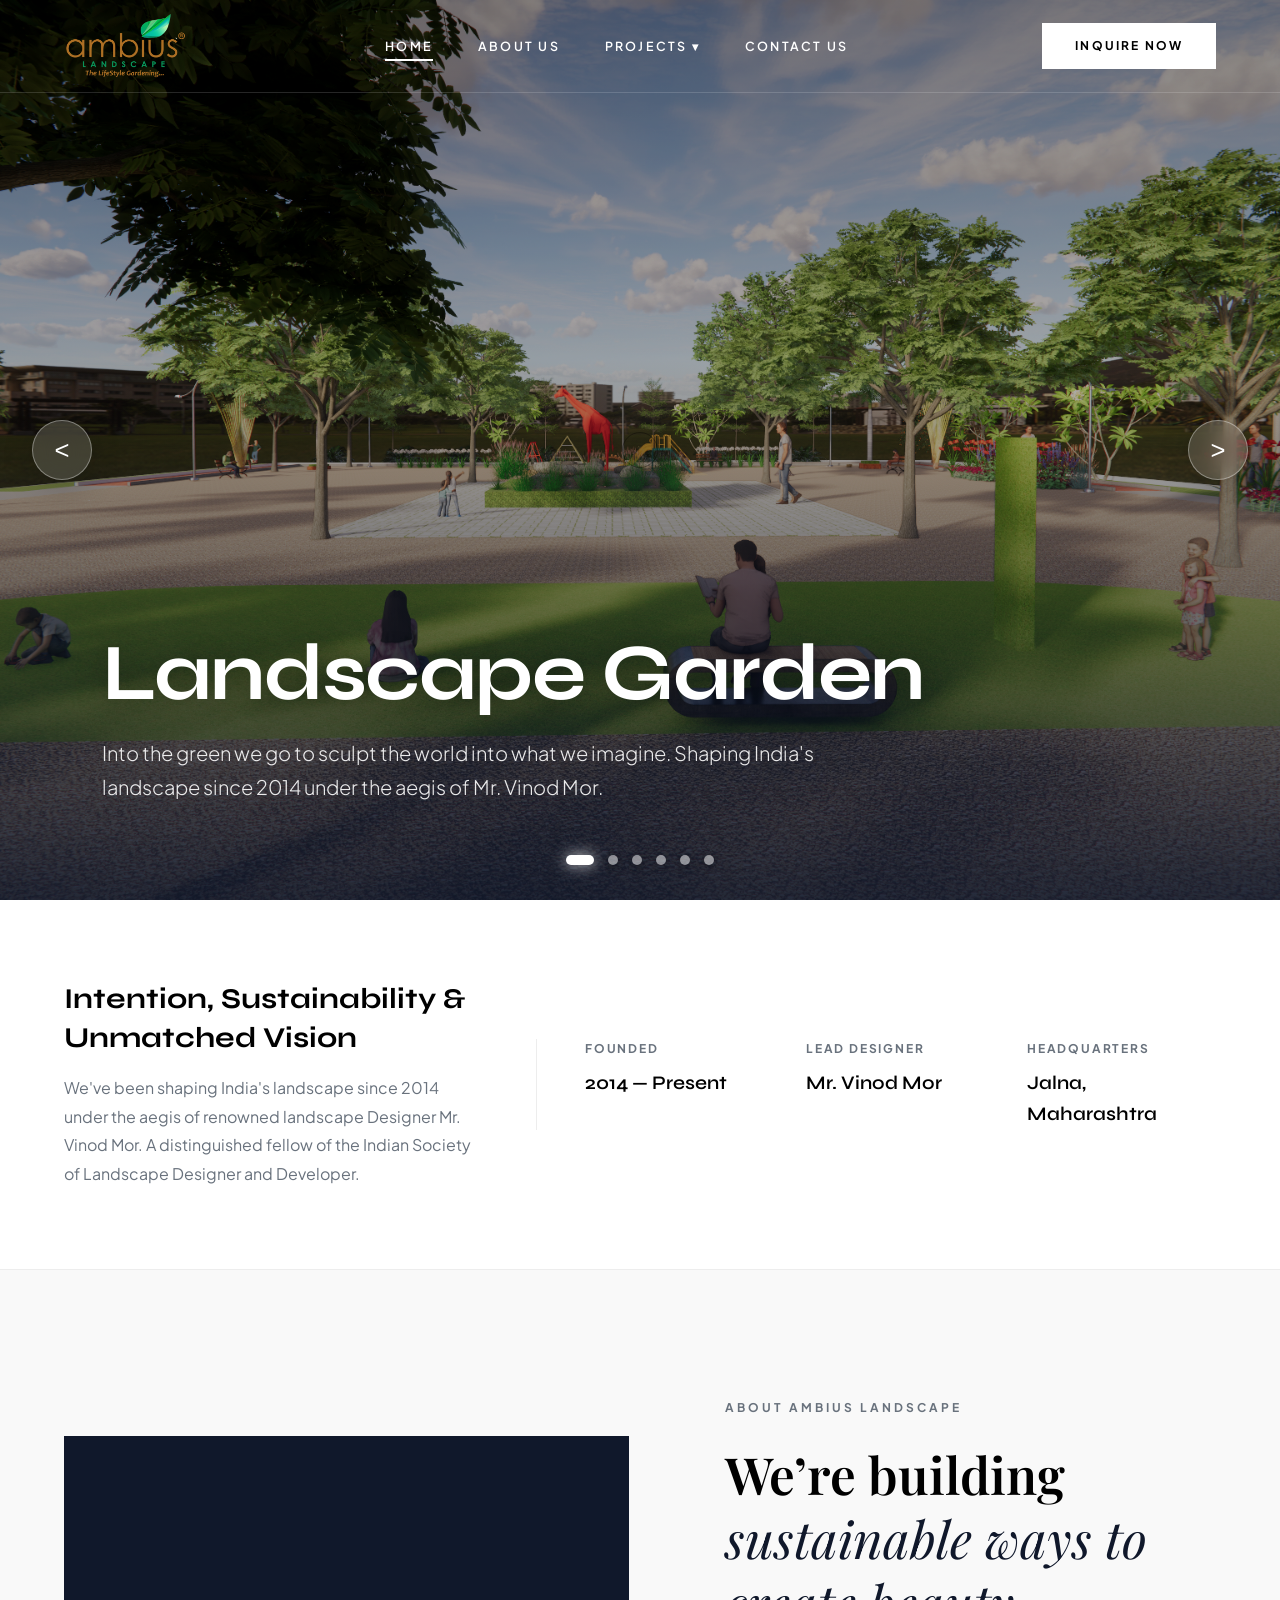
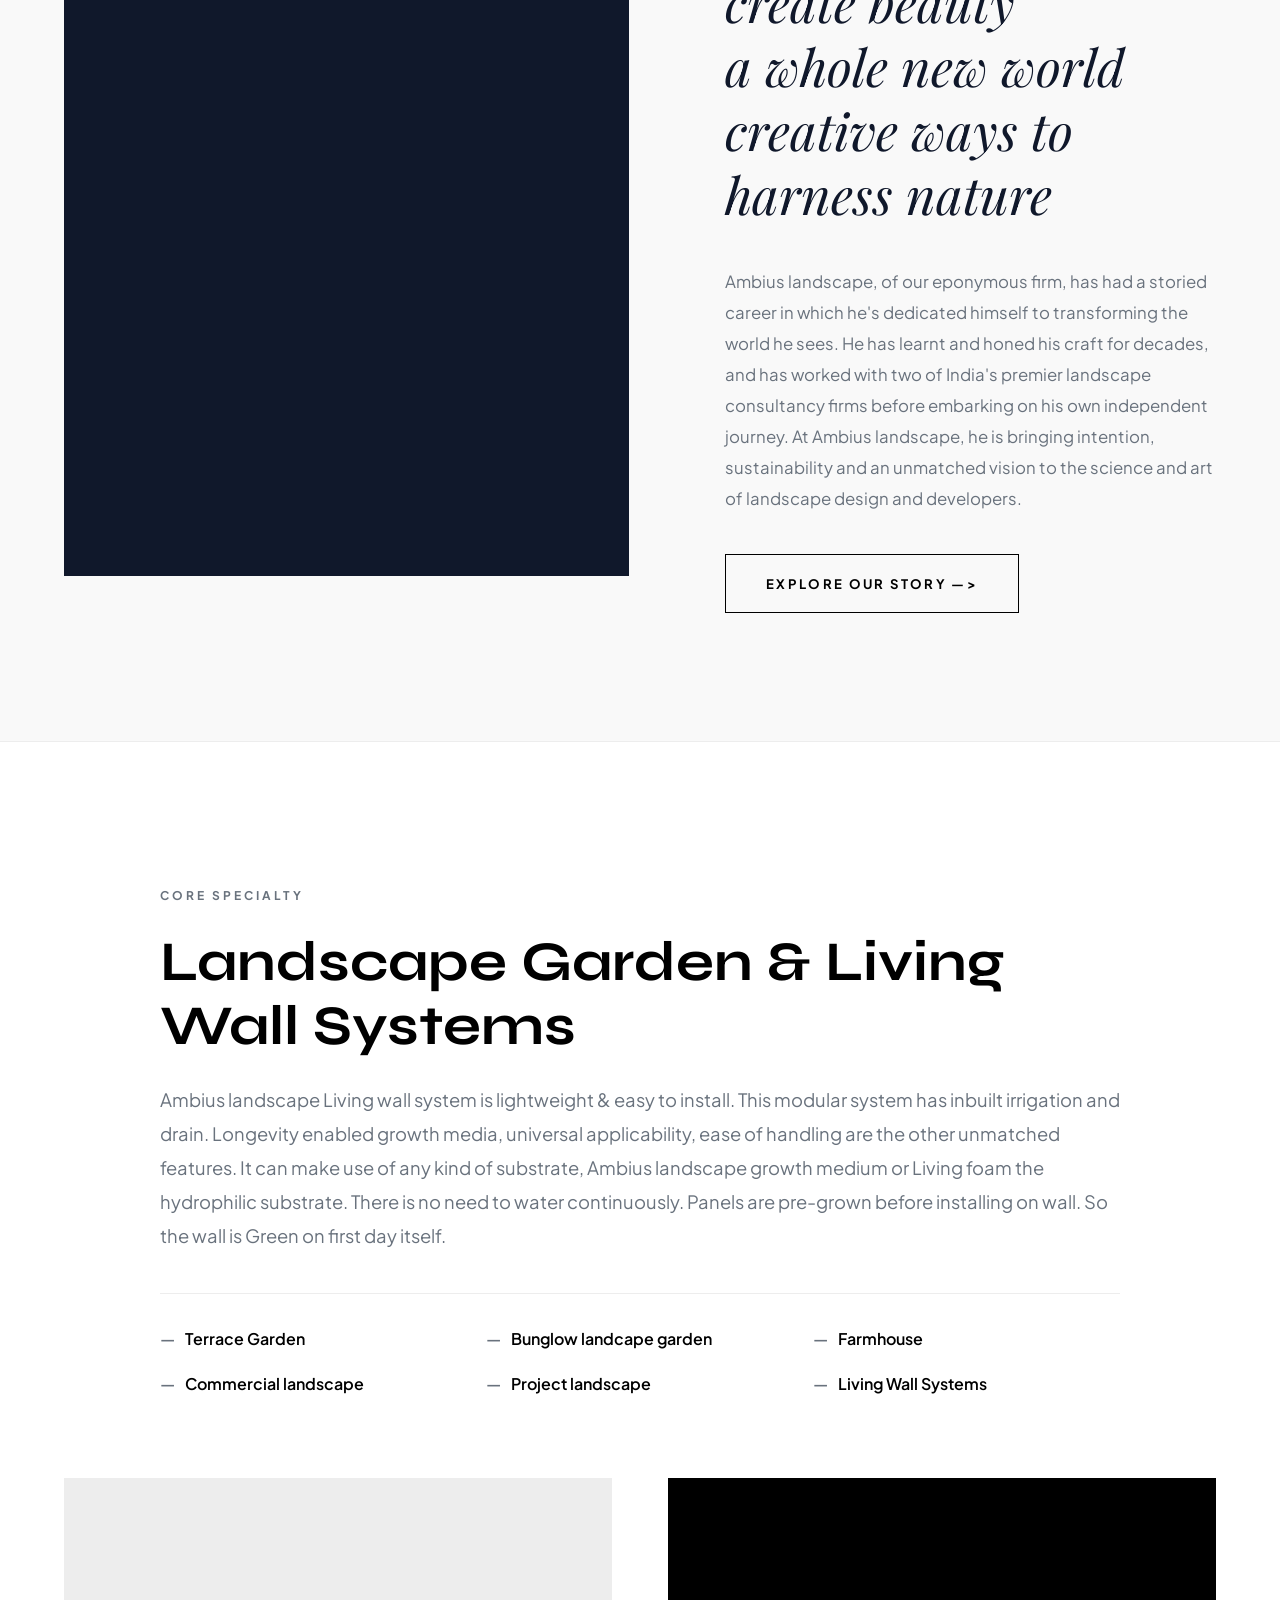
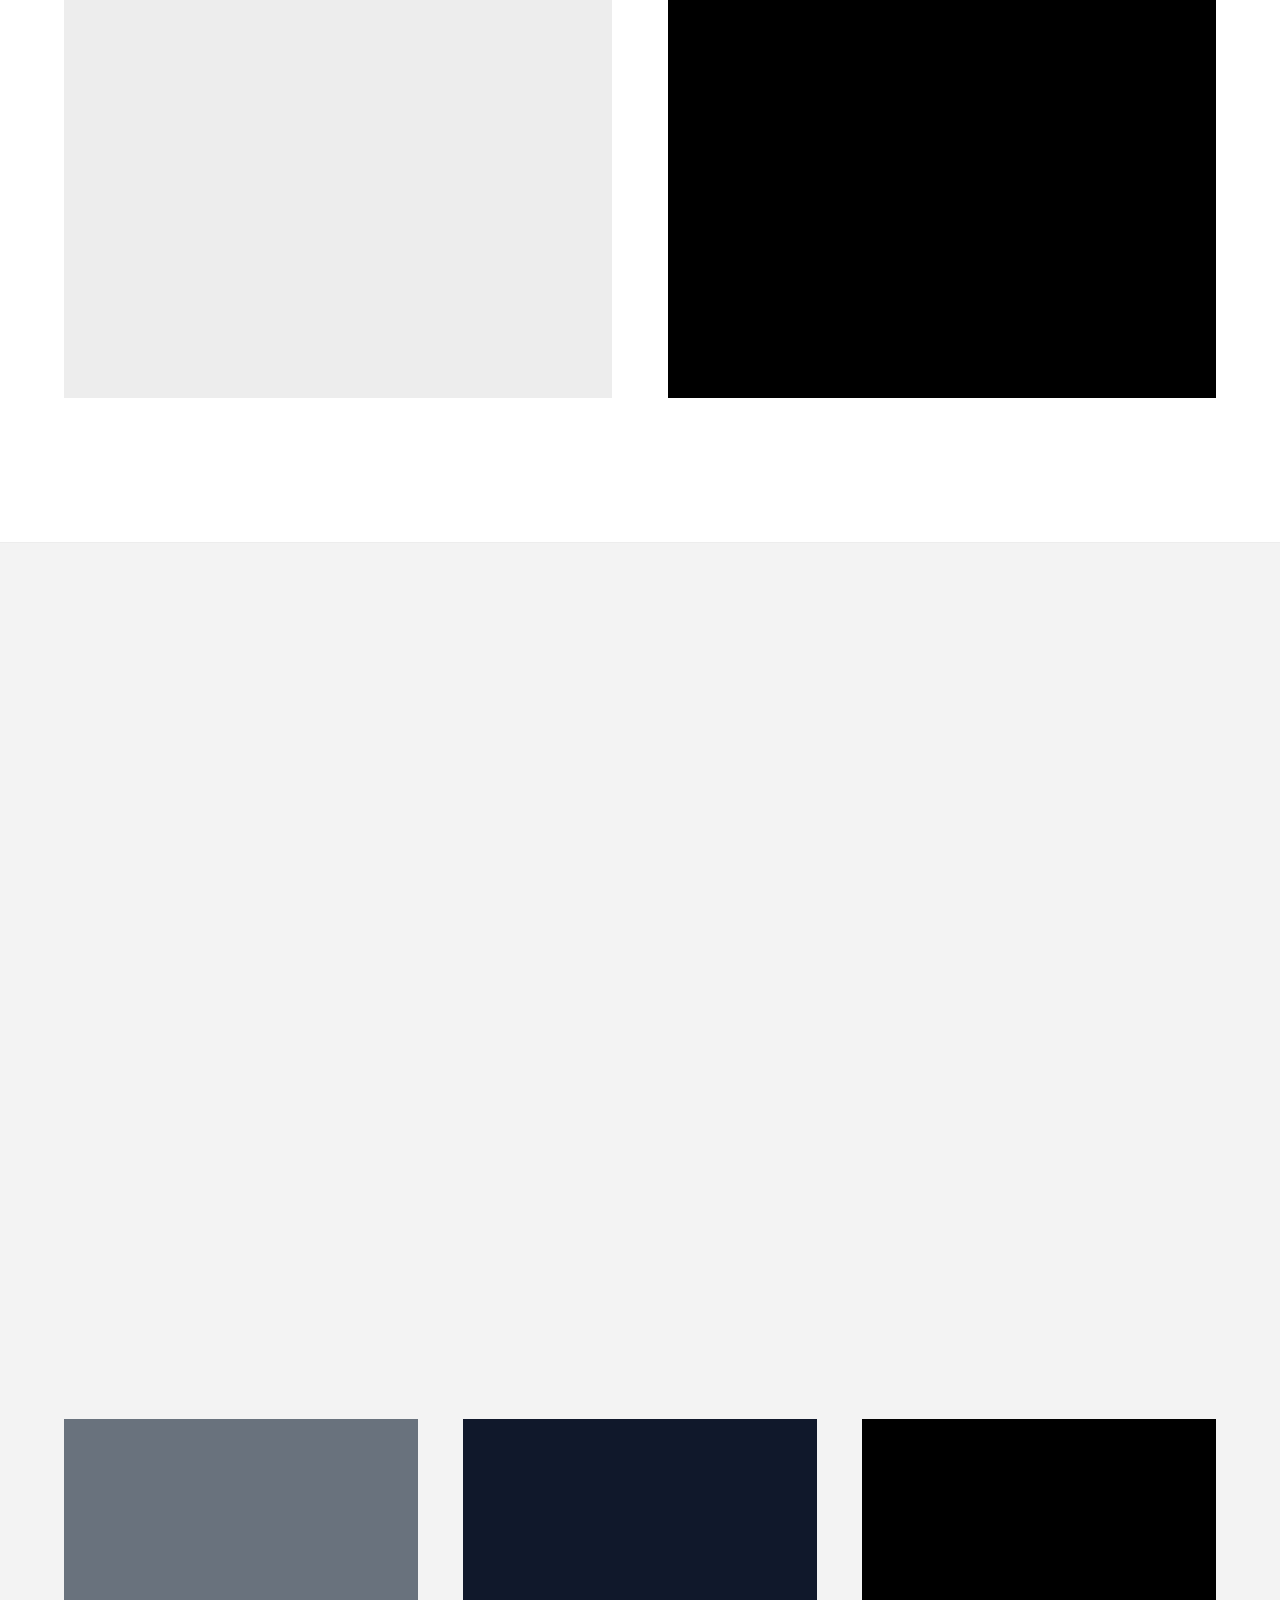
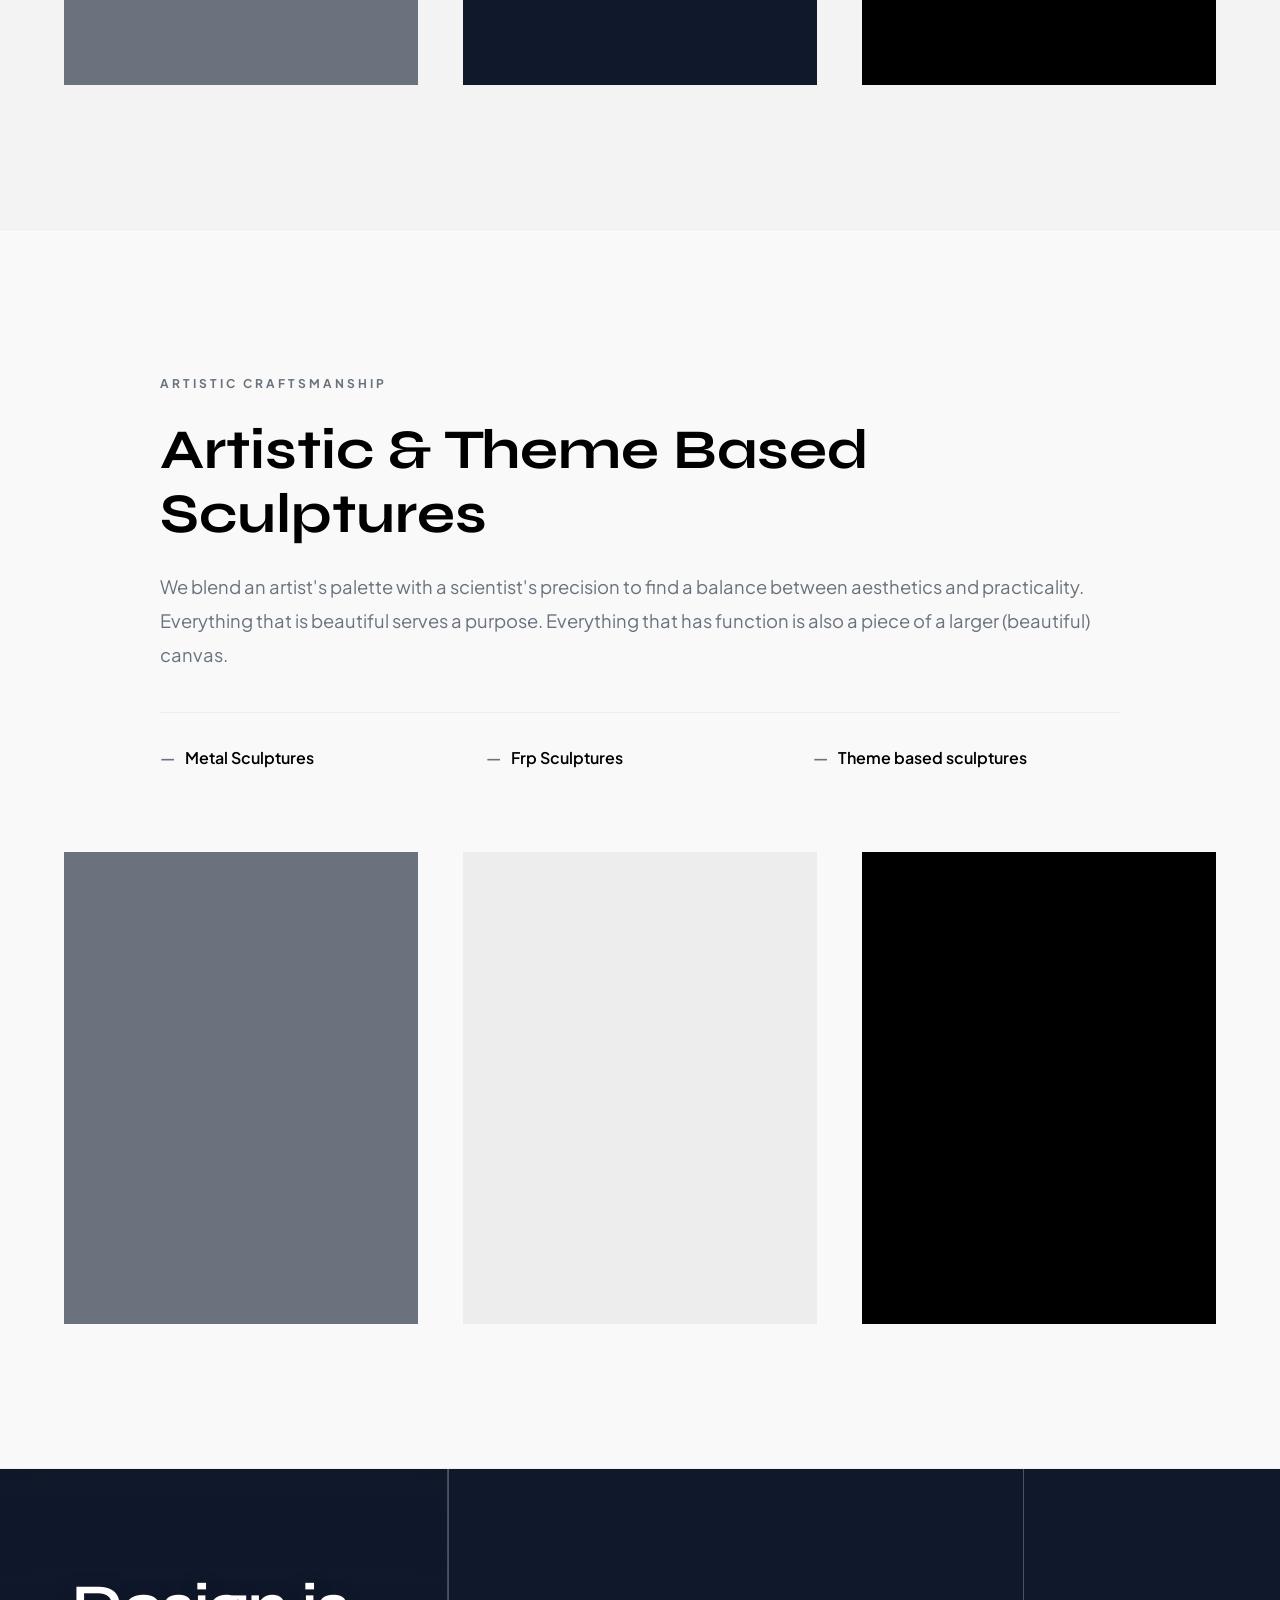
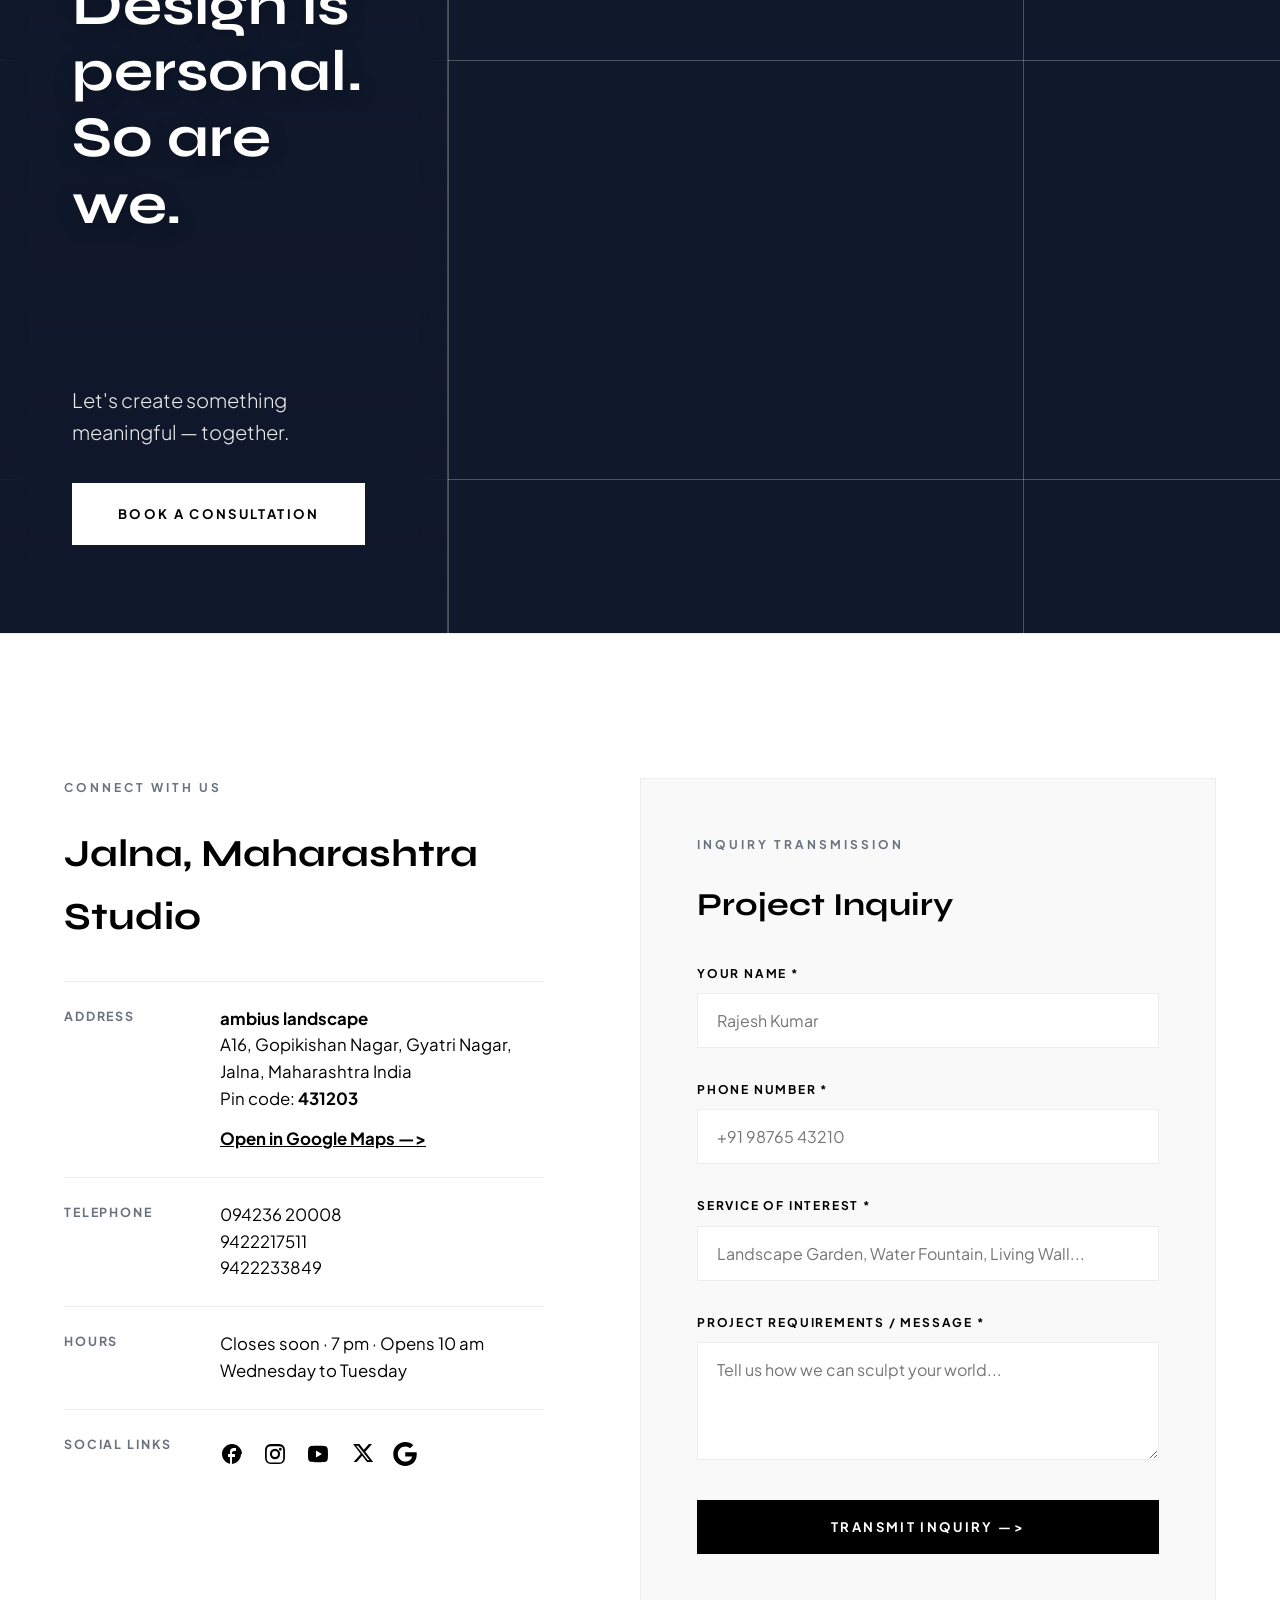
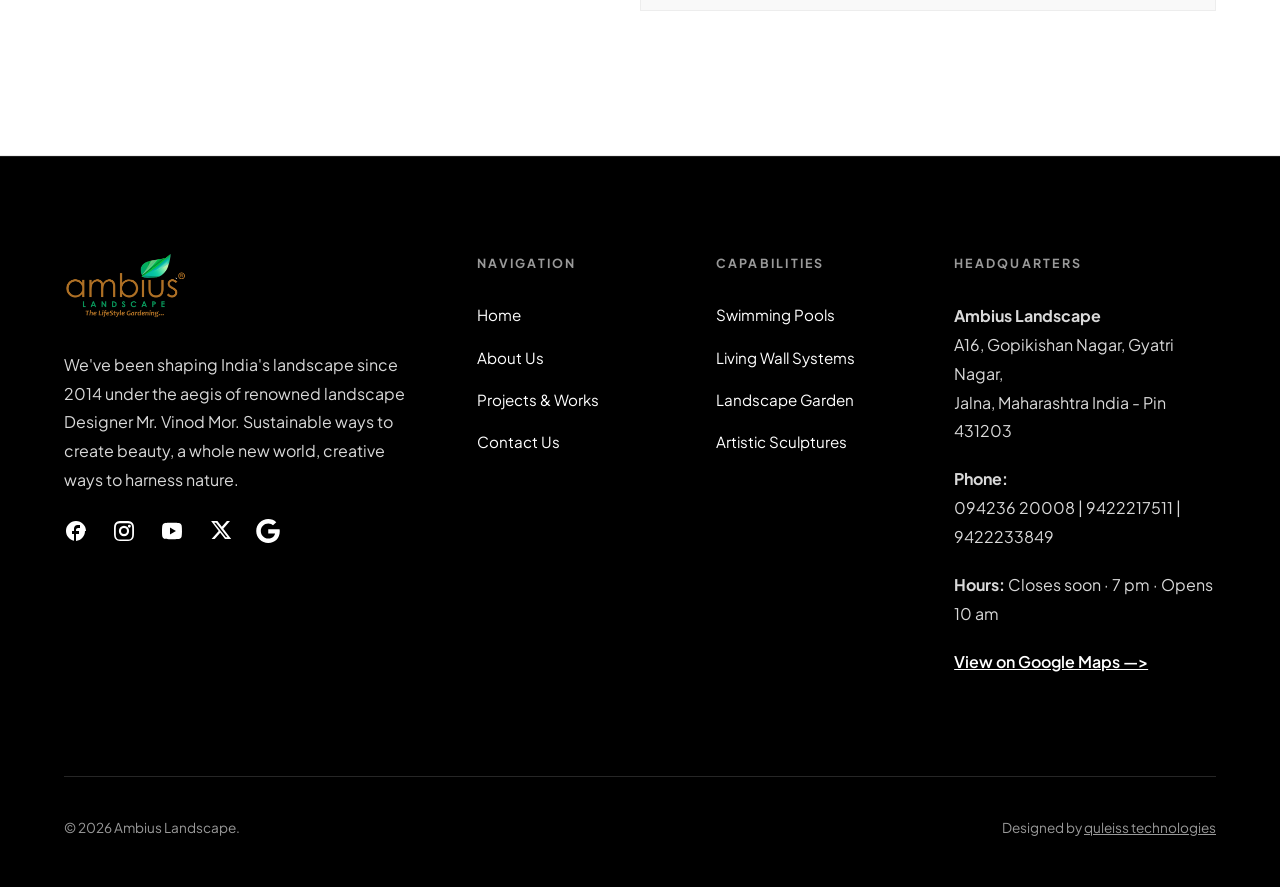
==== commit 37bb79ac: "Populate project galleries with category images, set aspect ratios (3:4 sculptures, 4:3 fountains/la" ====
--- a/index.html
+++ b/index.html
@@ -514,17 +514,6 @@
     </section>
 
     <!-- ==========================================================================
-         EXTRA MIDDLE CTA BANNER (ARCHITECTURAL NAVY #10182B)
-         ========================================================================== -->
-    <section class="editorial-cta-banner text-reveal-up">
-        <h2>Ideas Come Through Dialogue</h2>
-        <p>
-            The hallmark of genius is collaboration, and so we bring diverse voices into every project to spark the next big idea. We talk, discuss, debate, even argue, and that's what provokes the freshest ideas that speak to the needs and aspirations of all.
-        </p>
-        <a href="#home-contact" class="btn-cta-white">Start a Dialogue With Us</a>
-    </section>
-
-    <!-- ==========================================================================
          CASA PALERMO ARCHITECTURAL FOOTER (#000000)
          ========================================================================== -->
     <footer class="ed-footer">
--- a/style.css
+++ b/style.css
@@ -2590,3 +2590,333 @@
         max-height: 72vh;
     }
 }
+
+/* ==========================================================================
+   UNIVERSAL LUXURY ARCHITECTURAL CTA SECTION (WITH BACKGROUND IMAGE)
+   ========================================================================== */
+.luxury-page-cta-section {
+    position: relative;
+    width: 100%;
+    padding: 7rem 5%;
+    overflow: hidden;
+    background-color: #080C12;
+    border-top: 1px solid rgba(255, 255, 255, 0.12);
+    border-bottom: 1px solid rgba(255, 255, 255, 0.12);
+}
+
+.luxury-cta-bg-wrapper {
+    position: absolute;
+    top: 0;
+    left: 0;
+    width: 100%;
+    height: 100%;
+    z-index: 1;
+    overflow: hidden;
+}
+
+.luxury-cta-bg-img {
+    width: 100%;
+    height: 100%;
+    object-fit: cover;
+    object-position: center;
+    transition: transform 1.2s cubic-bezier(0.16, 1, 0.3, 1);
+    filter: brightness(0.75) contrast(1.05);
+}
+
+.luxury-page-cta-section:hover .luxury-cta-bg-img {
+    transform: scale(1.05);
+}
+
+.luxury-cta-overlay {
+    position: absolute;
+    top: 0;
+    left: 0;
+    width: 100%;
+    height: 100%;
+    background: linear-gradient(135deg, rgba(8, 12, 18, 0.88) 0%, rgba(12, 18, 28, 0.78) 50%, rgba(8, 12, 18, 0.88) 100%);
+    z-index: 2;
+}
+
+.luxury-cta-container {
+    position: relative;
+    z-index: 5;
+    max-width: 1400px;
+    margin: 0 auto;
+}
+
+.luxury-cta-card {
+    display: grid;
+    grid-template-columns: 1fr 1fr;
+    gap: 4rem;
+    align-items: center;
+    padding: 4.5rem 5rem;
+    background: rgba(255, 255, 255, 0.04);
+    border: 1px solid rgba(255, 255, 255, 0.18);
+    backdrop-filter: blur(16px);
+    -webkit-backdrop-filter: blur(16px);
+    box-shadow: 0 25px 60px rgba(0, 0, 0, 0.45);
+    transition: border-color 0.4s ease, box-shadow 0.4s ease;
+}
+
+.luxury-cta-card:hover {
+    border-color: rgba(255, 255, 255, 0.35);
+    box-shadow: 0 30px 75px rgba(0, 0, 0, 0.6);
+}
+
+.luxury-cta-left {
+    display: flex;
+    flex-direction: column;
+}
+
+.luxury-cta-tag {
+    font-family: var(--font-main);
+    font-size: 0.78rem;
+    font-weight: 700;
+    letter-spacing: 0.28em;
+    text-transform: uppercase;
+    color: #D4AF37;
+    margin-bottom: 1.5rem;
+}
+
+.luxury-cta-left h2 {
+    font-family: var(--font-heading);
+    font-size: 3.2rem;
+    font-weight: 400;
+    color: #FFFFFF;
+    line-height: 1.2;
+    margin: 0;
+}
+
+.luxury-cta-right {
+    display: flex;
+    flex-direction: column;
+    justify-content: center;
+    border-left: 1px solid rgba(255, 255, 255, 0.18);
+    padding-left: 4rem;
+}
+
+.luxury-cta-right p {
+    font-family: var(--font-main);
+    font-size: 1.15rem;
+    color: rgba(255, 255, 255, 0.88);
+    line-height: 1.8;
+    margin-bottom: 2.5rem;
+}
+
+.luxury-cta-btn-group {
+    display: flex;
+    flex-direction: column;
+    align-items: flex-start;
+    gap: 1.2rem;
+}
+
+.btn-luxury-cta {
+    display: inline-block;
+    padding: 1.3rem 2.8rem;
+    background-color: #FFFFFF;
+    color: #000000;
+    font-family: var(--font-main);
+    font-size: 1rem;
+    font-weight: 600;
+    letter-spacing: 0.05em;
+    text-transform: uppercase;
+    text-decoration: none;
+    border: 2px solid #FFFFFF;
+    transition: all 0.35s cubic-bezier(0.16, 1, 0.3, 1);
+    box-shadow: 0 10px 25px rgba(0, 0, 0, 0.25);
+}
+
+.btn-luxury-cta:hover {
+    background-color: transparent;
+    color: #FFFFFF;
+    border-color: #D4AF37;
+    transform: translateY(-2px);
+    box-shadow: 0 15px 35px rgba(212, 175, 55, 0.25);
+}
+
+.luxury-cta-call {
+    font-family: var(--font-main);
+    font-size: 0.88rem;
+    color: rgba(255, 255, 255, 0.65);
+    letter-spacing: 0.02em;
+}
+
+.luxury-cta-call a {
+    color: #FFFFFF;
+    font-weight: 600;
+    text-decoration: underline;
+    transition: color 0.3s ease;
+}
+
+.luxury-cta-call a:hover {
+    color: #D4AF37;
+}
+
+@media (max-width: 900px) {
+    .luxury-cta-card {
+        grid-template-columns: 1fr;
+        gap: 2.5rem;
+        padding: 3.5rem 3rem;
+    }
+    .luxury-cta-right {
+        border-left: none;
+        padding-left: 0;
+        border-top: 1px solid rgba(255, 255, 255, 0.18);
+        padding-top: 2.5rem;
+    }
+}
+
+@media (max-width: 768px) {
+    .luxury-page-cta-section {
+        padding: 4.5rem 4% !important;
+    }
+    .luxury-cta-card {
+        padding: 2.5rem 1.8rem !important;
+        gap: 2rem !important;
+    }
+    .luxury-cta-left h2 {
+        font-size: 2rem !important;
+        line-height: 1.25 !important;
+    }
+    .luxury-cta-right p {
+        font-size: 0.95rem !important;
+        line-height: 1.65 !important;
+        margin-bottom: 1.8rem !important;
+    }
+    .btn-luxury-cta {
+        padding: 1.1rem 2rem !important;
+        font-size: 0.92rem !important;
+        width: 100%;
+        text-align: center;
+    }
+}
+
+/* ==========================================================================
+   GLOBAL RESPONSIVE TYPOGRAPHY FOR ALL INTERNAL & PROJECT PAGES
+   (Small screen font scaling for h1-h4, p, and column padding across all pages)
+   ========================================================================== */
+@media (max-width: 768px) {
+    /* Headings */
+    h1,
+    .page-hero-title,
+    .hero-title {
+        font-size: 2.1rem !important;
+        line-height: 1.25 !important;
+    }
+    h2,
+    .arch-col-label h2,
+    .about-poetic-banner .poetic-text,
+    .heritage-text h2,
+    .philosophy-header h2,
+    .sustainability-row h2,
+    .heritage-row h2,
+    .contact-info-col h2,
+    .contact-form-col h2,
+    .section-intro-block h2 {
+        font-size: 1.65rem !important;
+        line-height: 1.3 !important;
+    }
+    h3,
+    .arch-gallery-header h3,
+    .milestone-item h3,
+    .philosophy-card h3 {
+        font-size: 1.35rem !important;
+        line-height: 1.35 !important;
+    }
+    h4,
+    .arch-gallery-item h4,
+    .contact-detail-item h4 {
+        font-size: 1.05rem !important;
+        line-height: 1.4 !important;
+    }
+    /* Paragraphs & body text */
+    p,
+    .arch-col-text p,
+    .arch-gallery-header p,
+    .heritage-text p,
+    .philosophy-card p,
+    .milestone-item p,
+    .sustainability-content p,
+    .about-editorial-desc,
+    .contact-info-col p,
+    .contact-form-col p,
+    .contact-detail-item p,
+    .page-hero-desc,
+    .hero-subtitle {
+        font-size: 0.94rem !important;
+        line-height: 1.65 !important;
+    }
+
+    /* Padding for project and content columns on mobile */
+    .arch-col-label,
+    .arch-col-text,
+    .heritage-row,
+    .sustainability-row,
+    .philosophy-section,
+    .contact-section-grid {
+        padding: 2.2rem 4% !important;
+    }
+}
+
+@media (max-width: 480px) {
+    /* Headings for very small screens */
+    h1,
+    .page-hero-title,
+    .hero-title {
+        font-size: 1.7rem !important;
+        line-height: 1.25 !important;
+    }
+    h2,
+    .arch-col-label h2,
+    .about-poetic-banner .poetic-text,
+    .heritage-text h2,
+    .philosophy-header h2,
+    .sustainability-row h2,
+    .heritage-row h2,
+    .contact-info-col h2,
+    .contact-form-col h2,
+    .section-intro-block h2 {
+        font-size: 1.42rem !important;
+        line-height: 1.3 !important;
+    }
+    h3,
+    .arch-gallery-header h3,
+    .milestone-item h3,
+    .philosophy-card h3 {
+        font-size: 1.2rem !important;
+        line-height: 1.35 !important;
+    }
+    h4,
+    .arch-gallery-item h4,
+    .contact-detail-item h4 {
+        font-size: 0.95rem !important;
+        line-height: 1.4 !important;
+    }
+    /* Paragraphs for very small screens */
+    p,
+    .arch-col-text p,
+    .arch-gallery-header p,
+    .heritage-text p,
+    .philosophy-card p,
+    .milestone-item p,
+    .sustainability-content p,
+    .about-editorial-desc,
+    .contact-info-col p,
+    .contact-form-col p,
+    .contact-detail-item p,
+    .page-hero-desc,
+    .hero-subtitle {
+        font-size: 0.88rem !important;
+        line-height: 1.6 !important;
+    }
+
+    /* Compact padding on very small mobile screens */
+    .arch-col-label,
+    .arch-col-text,
+    .heritage-row,
+    .sustainability-row,
+    .philosophy-section,
+    .contact-section-grid {
+        padding: 1.5rem 4% !important;
+    }
+}
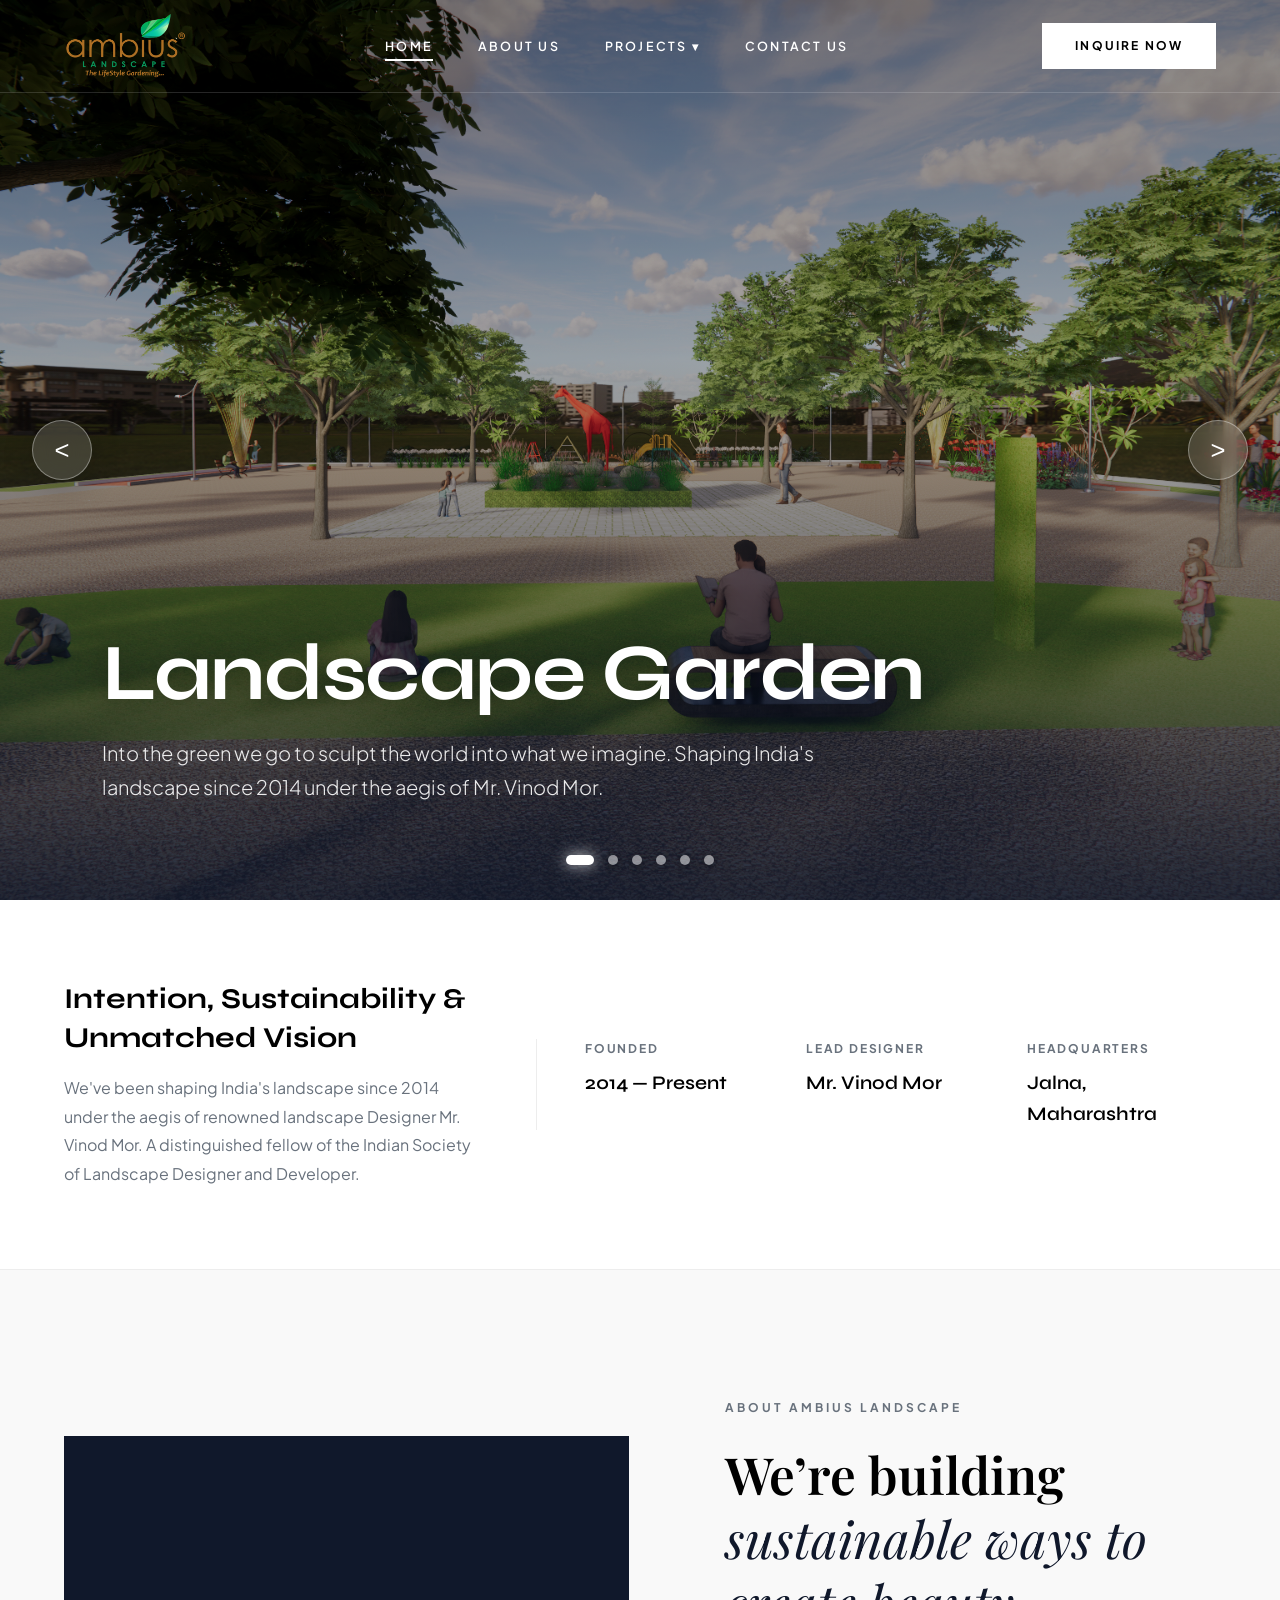
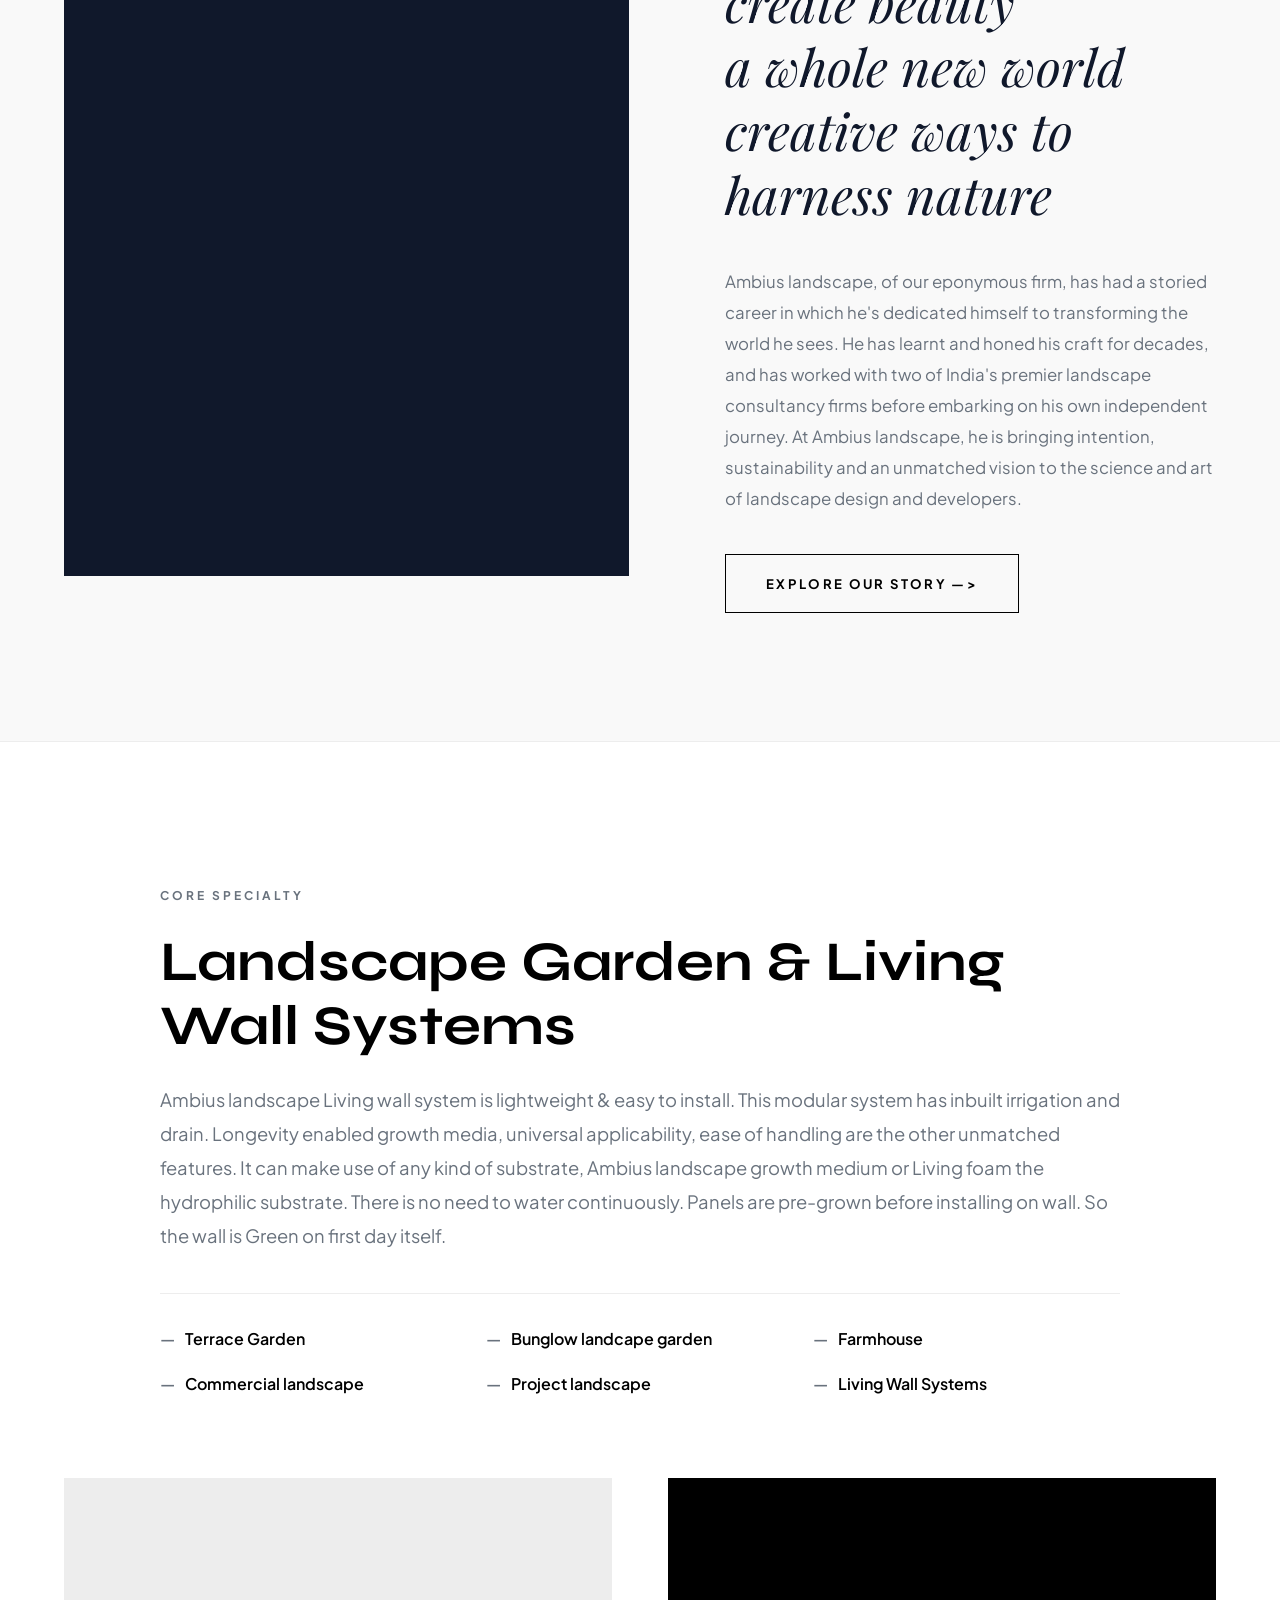
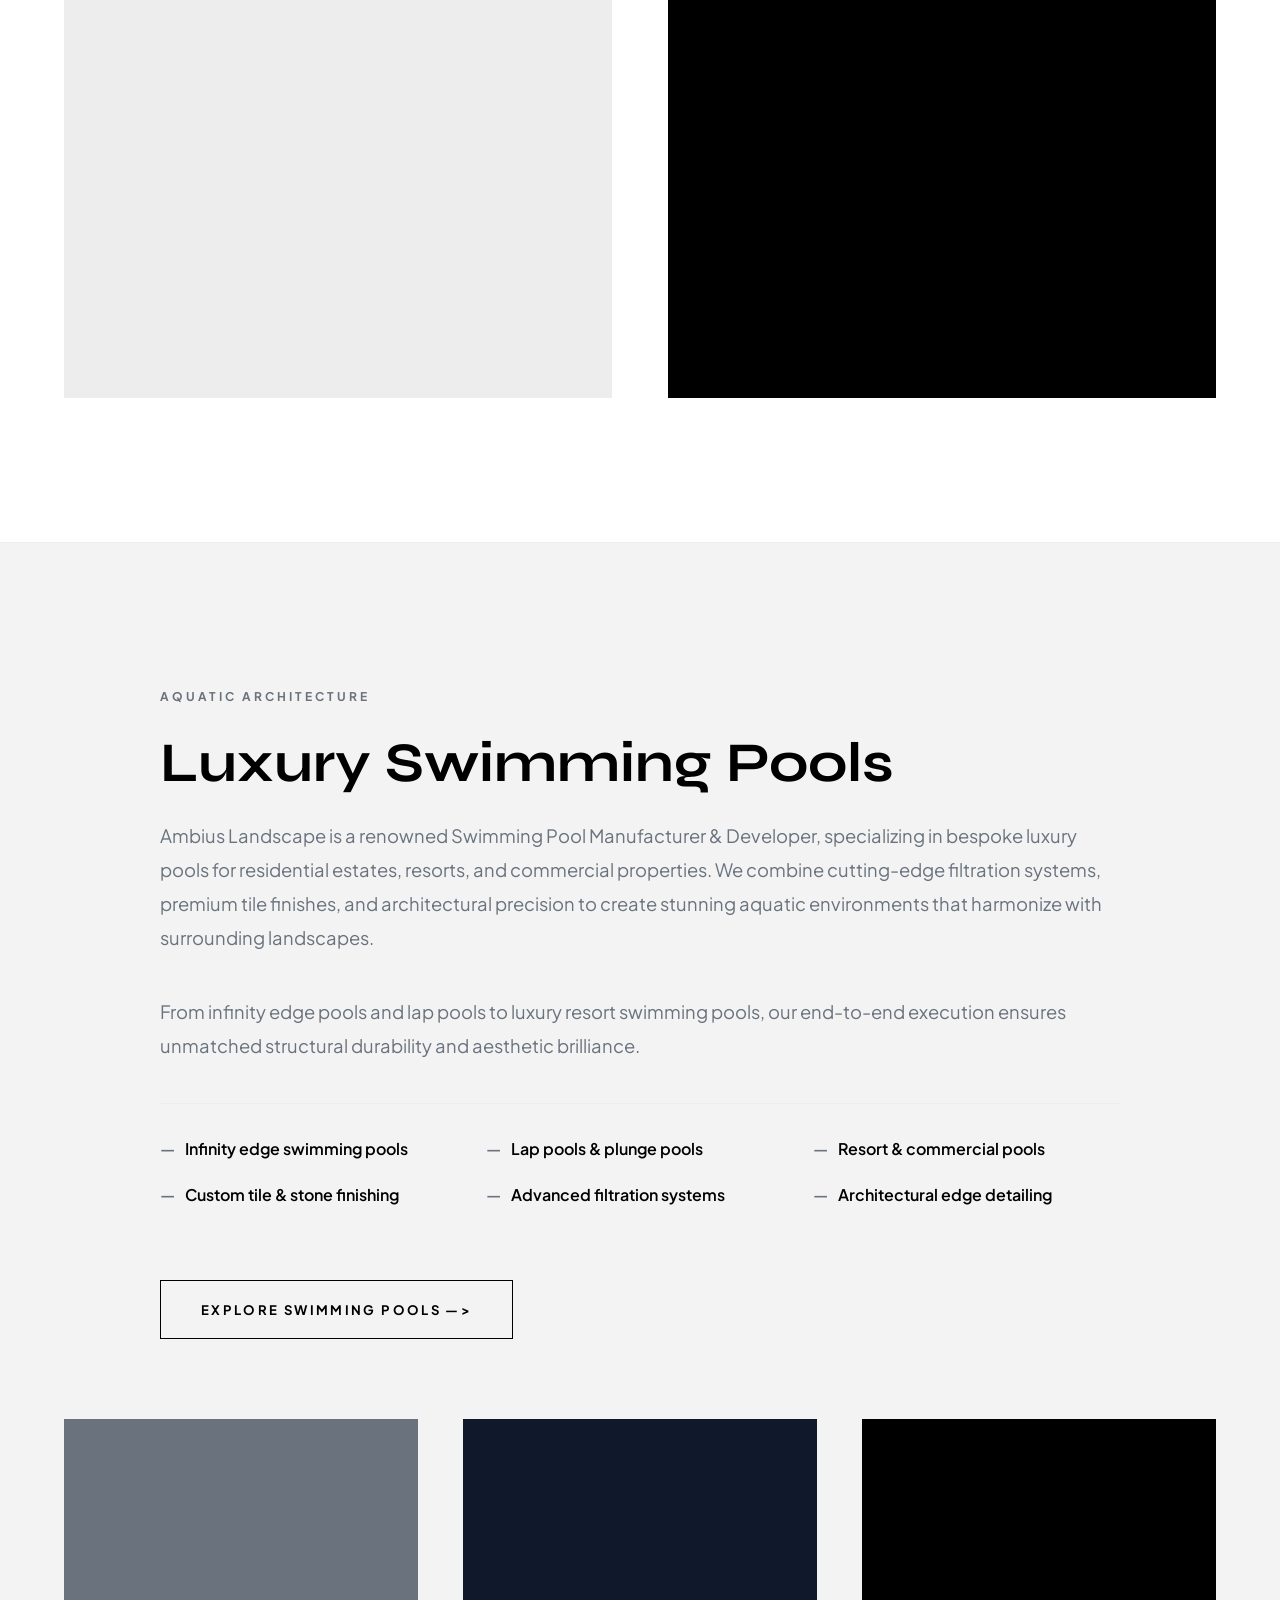
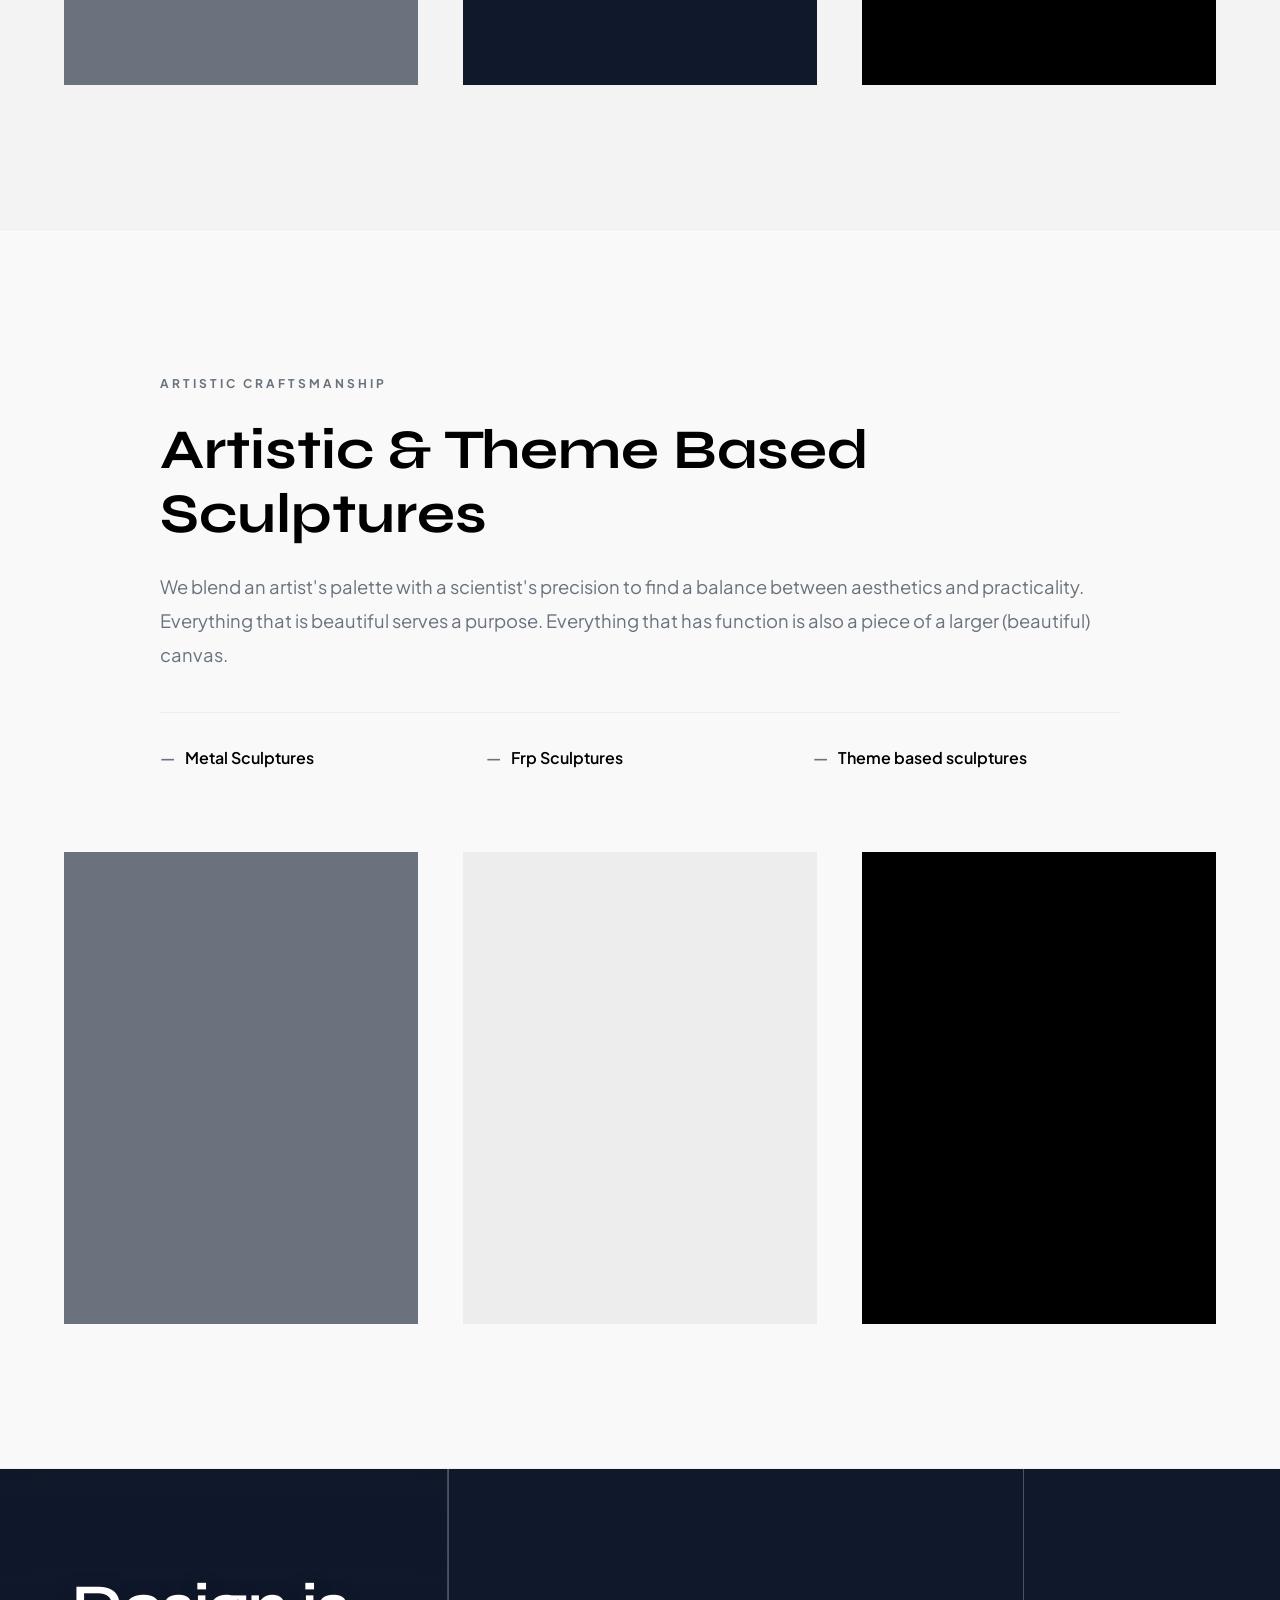
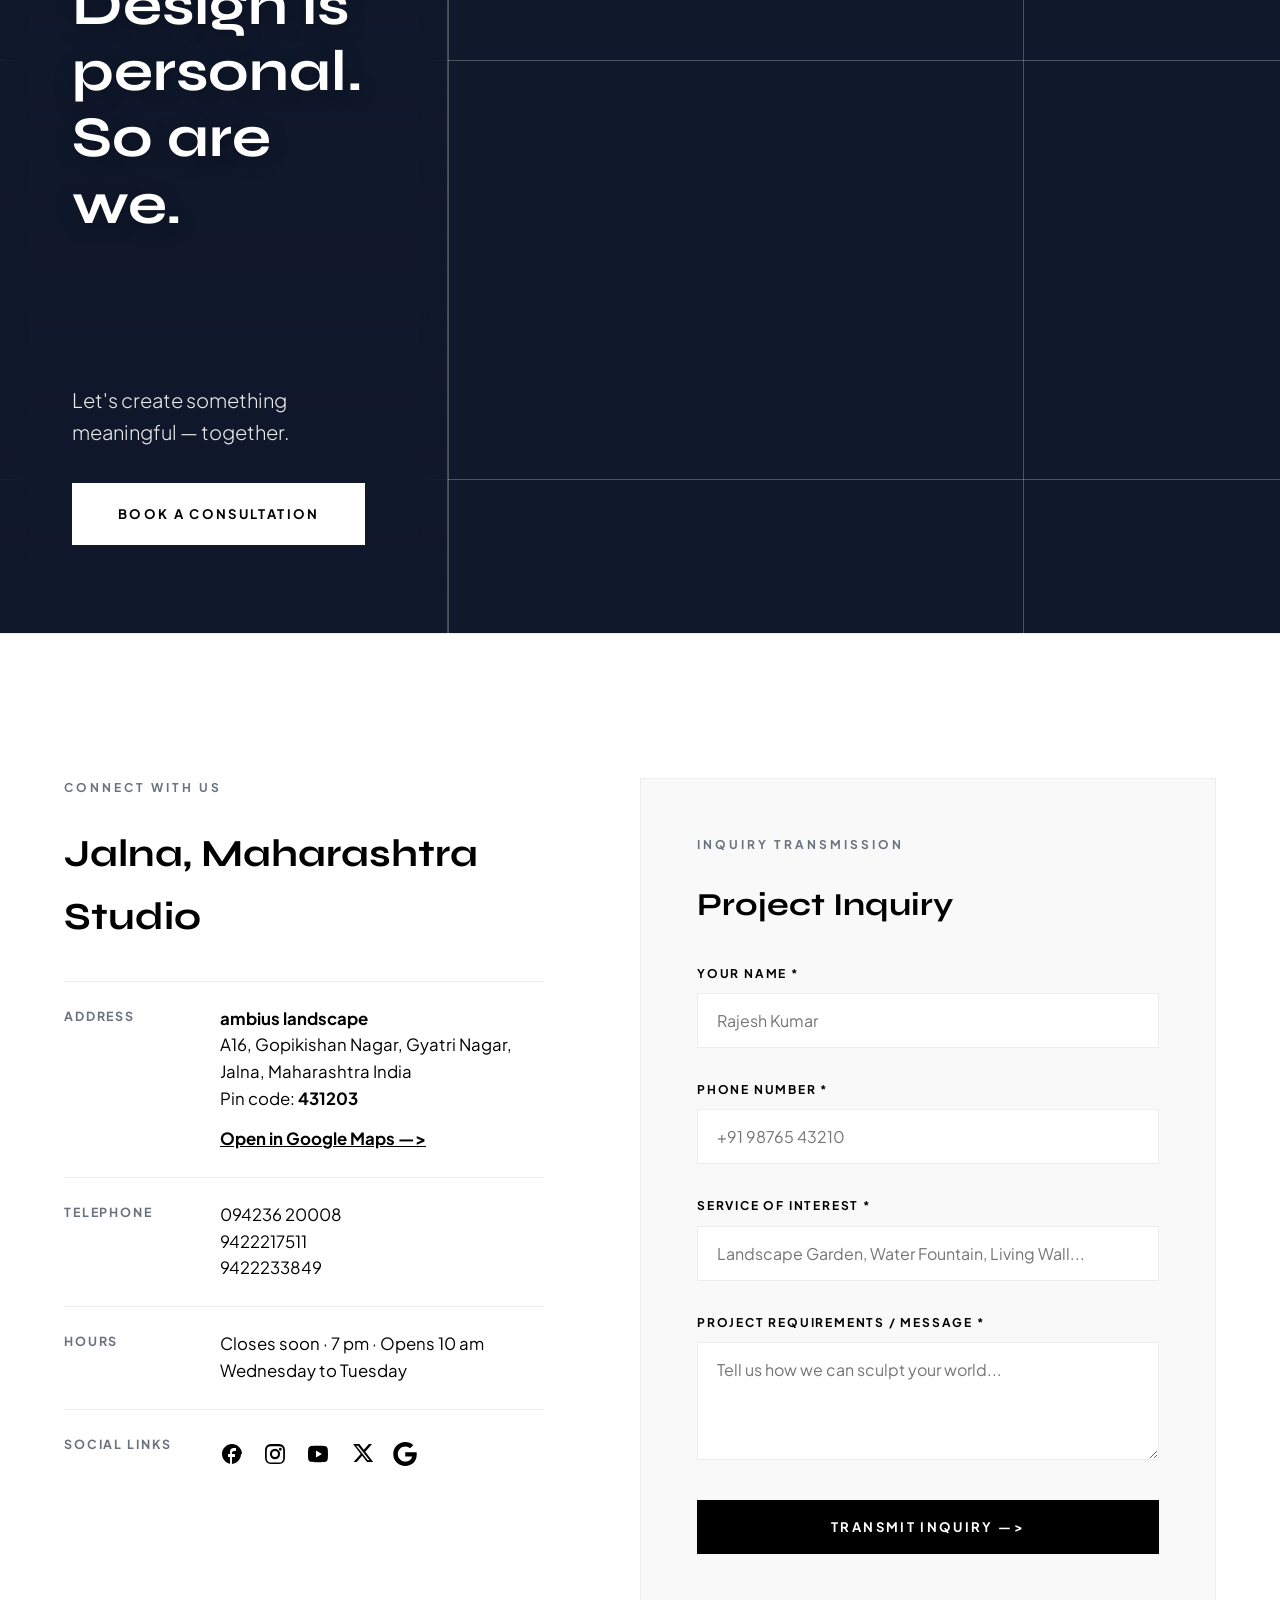
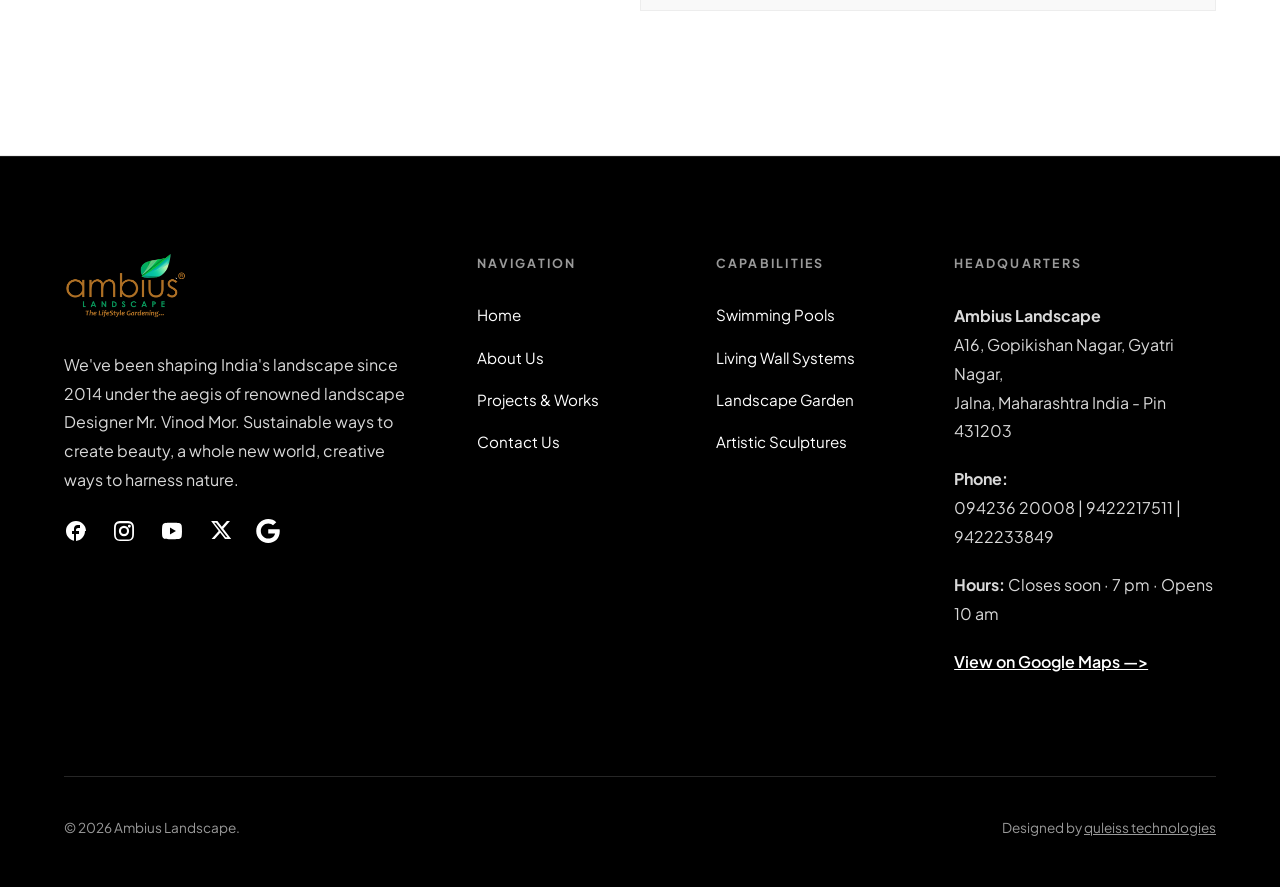
==== commit 753d91de: "Remove Projects nav link href from all HTML files" ====
--- a/index.html
+++ b/index.html
@@ -29,7 +29,7 @@
             <li><a href="index.html" class="nav-link active">Home</a></li>
             <li><a href="about.html" class="nav-link">About Us</a></li>
             <li class="nav-dropdown">
-                <a href="swimming-pools.html" class="nav-link">Projects ▾</a>
+                <a href="javascript:void(0)" class="nav-link">Projects ▾</a>
                 <ul class="dropdown-menu">
                     <li><a href="swimming-pools.html">Swimming Pools</a></li>
                     <li><a href="water-fountains.html">Water Fountains</a></li>
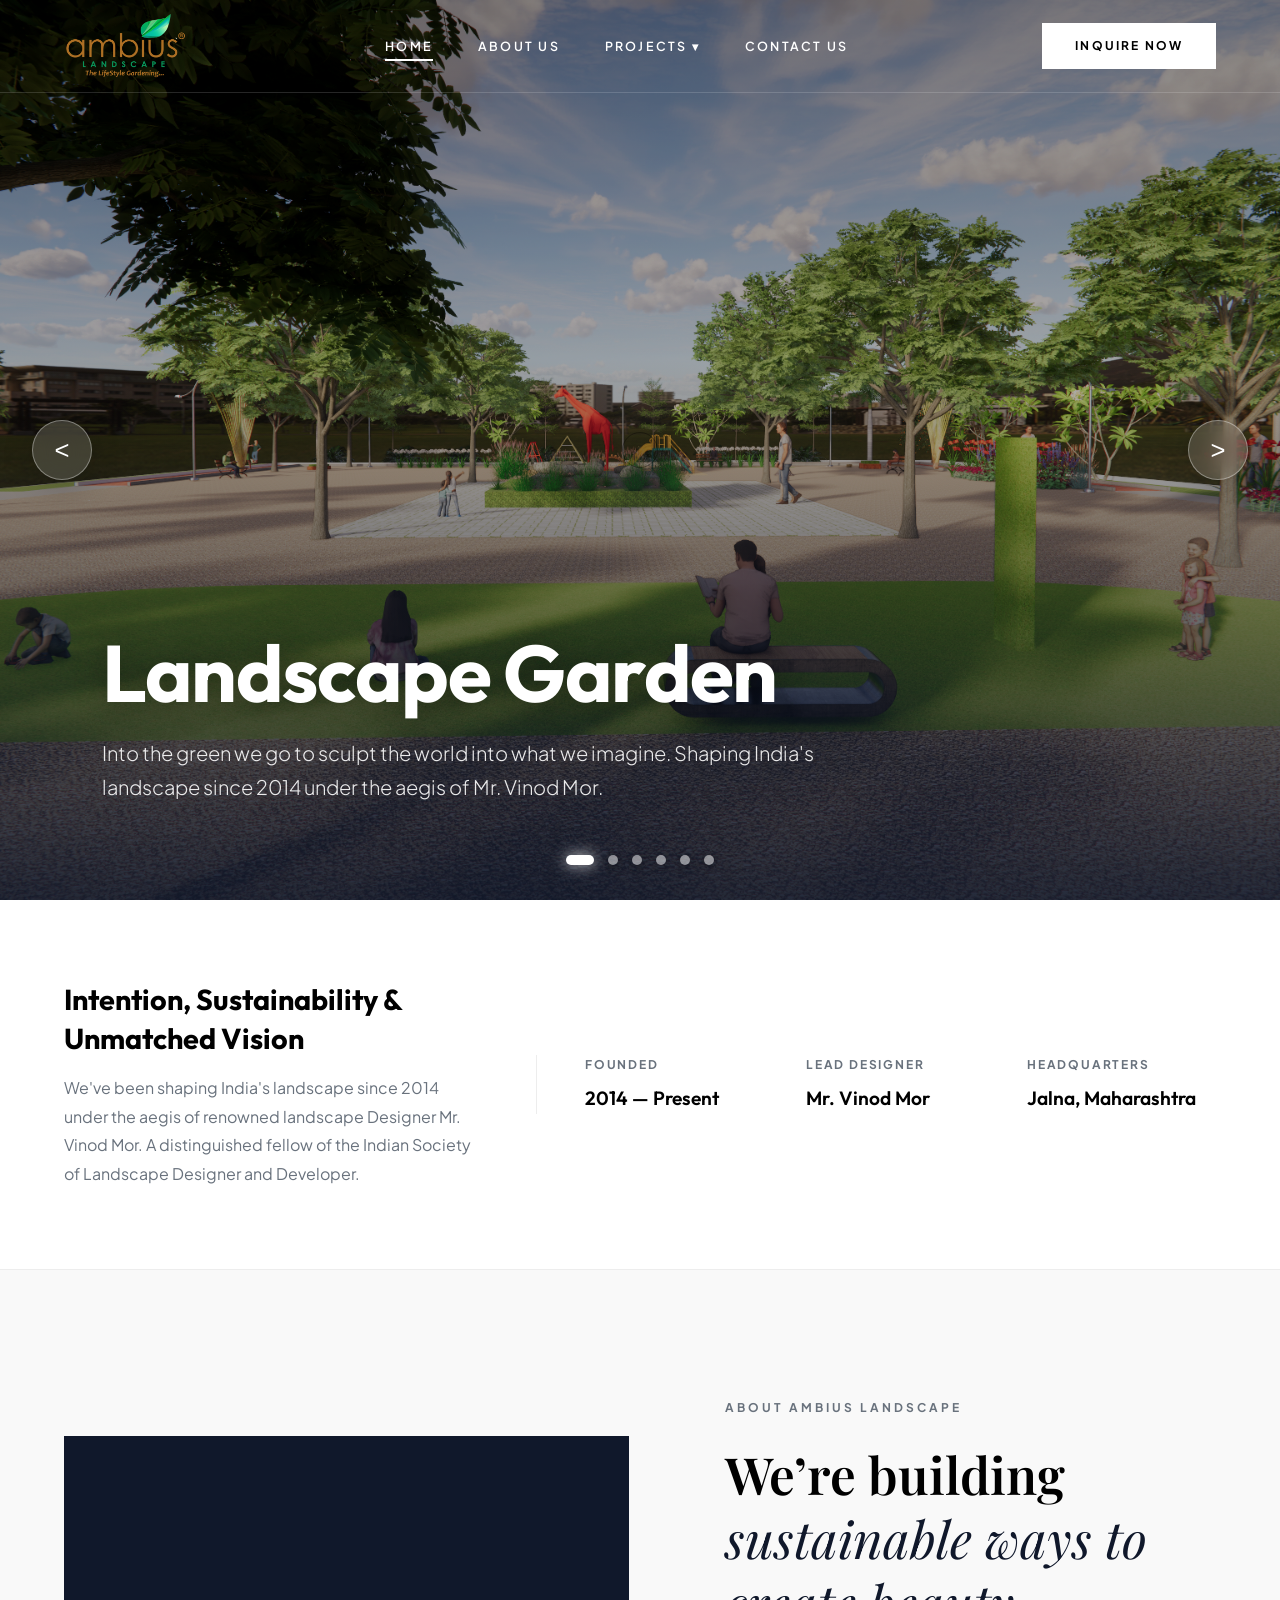
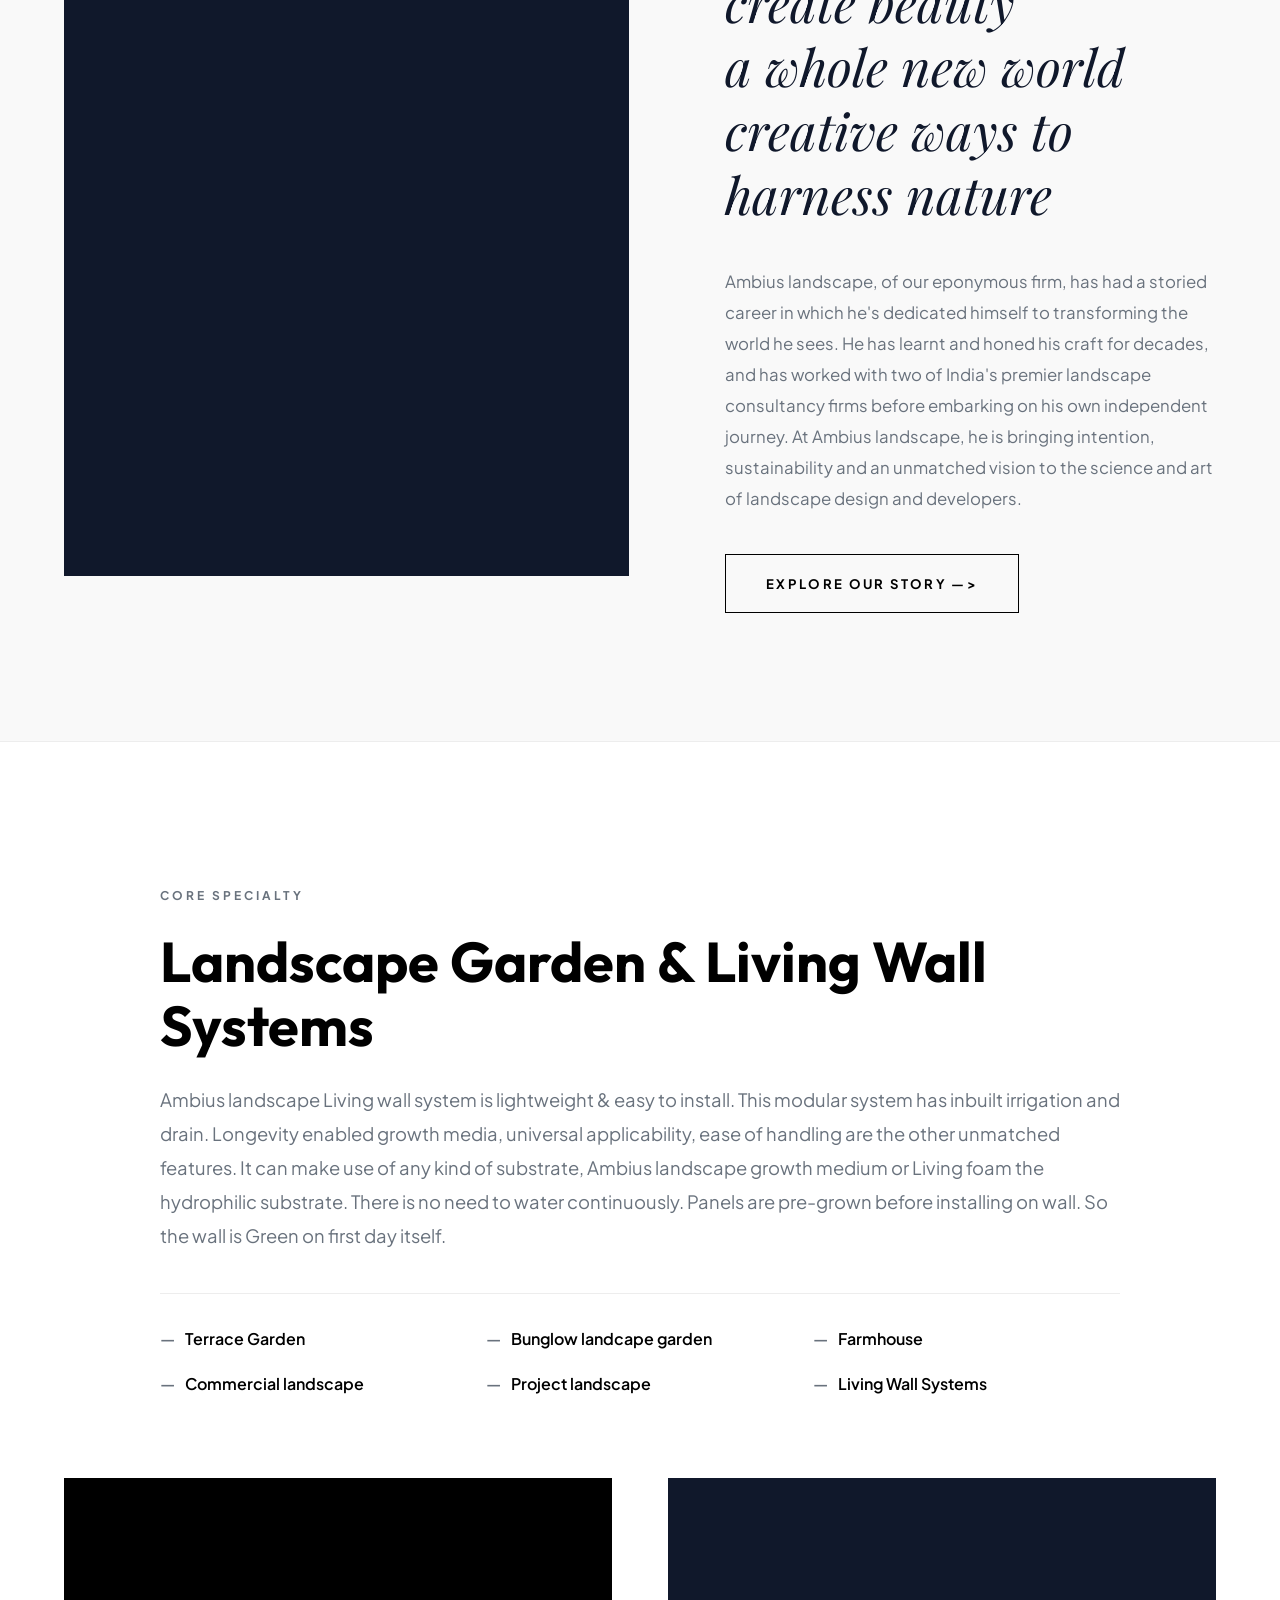
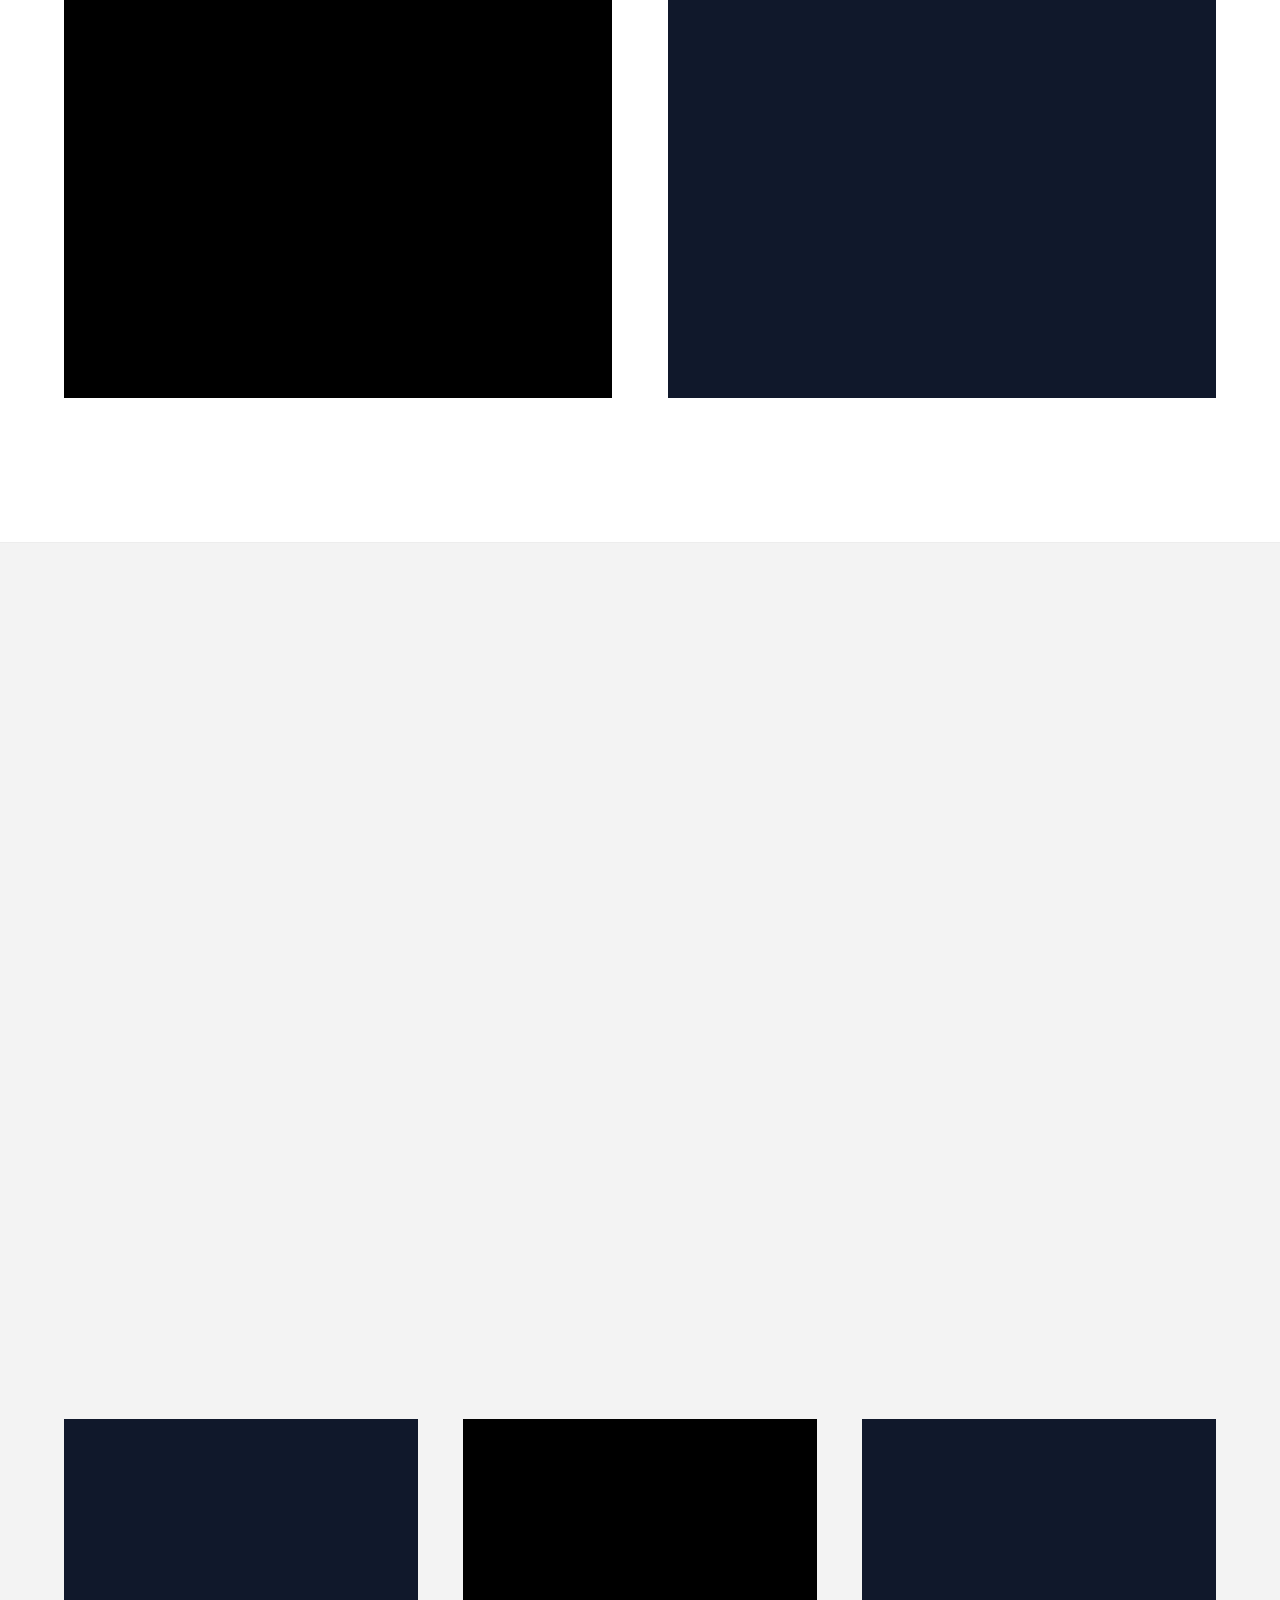
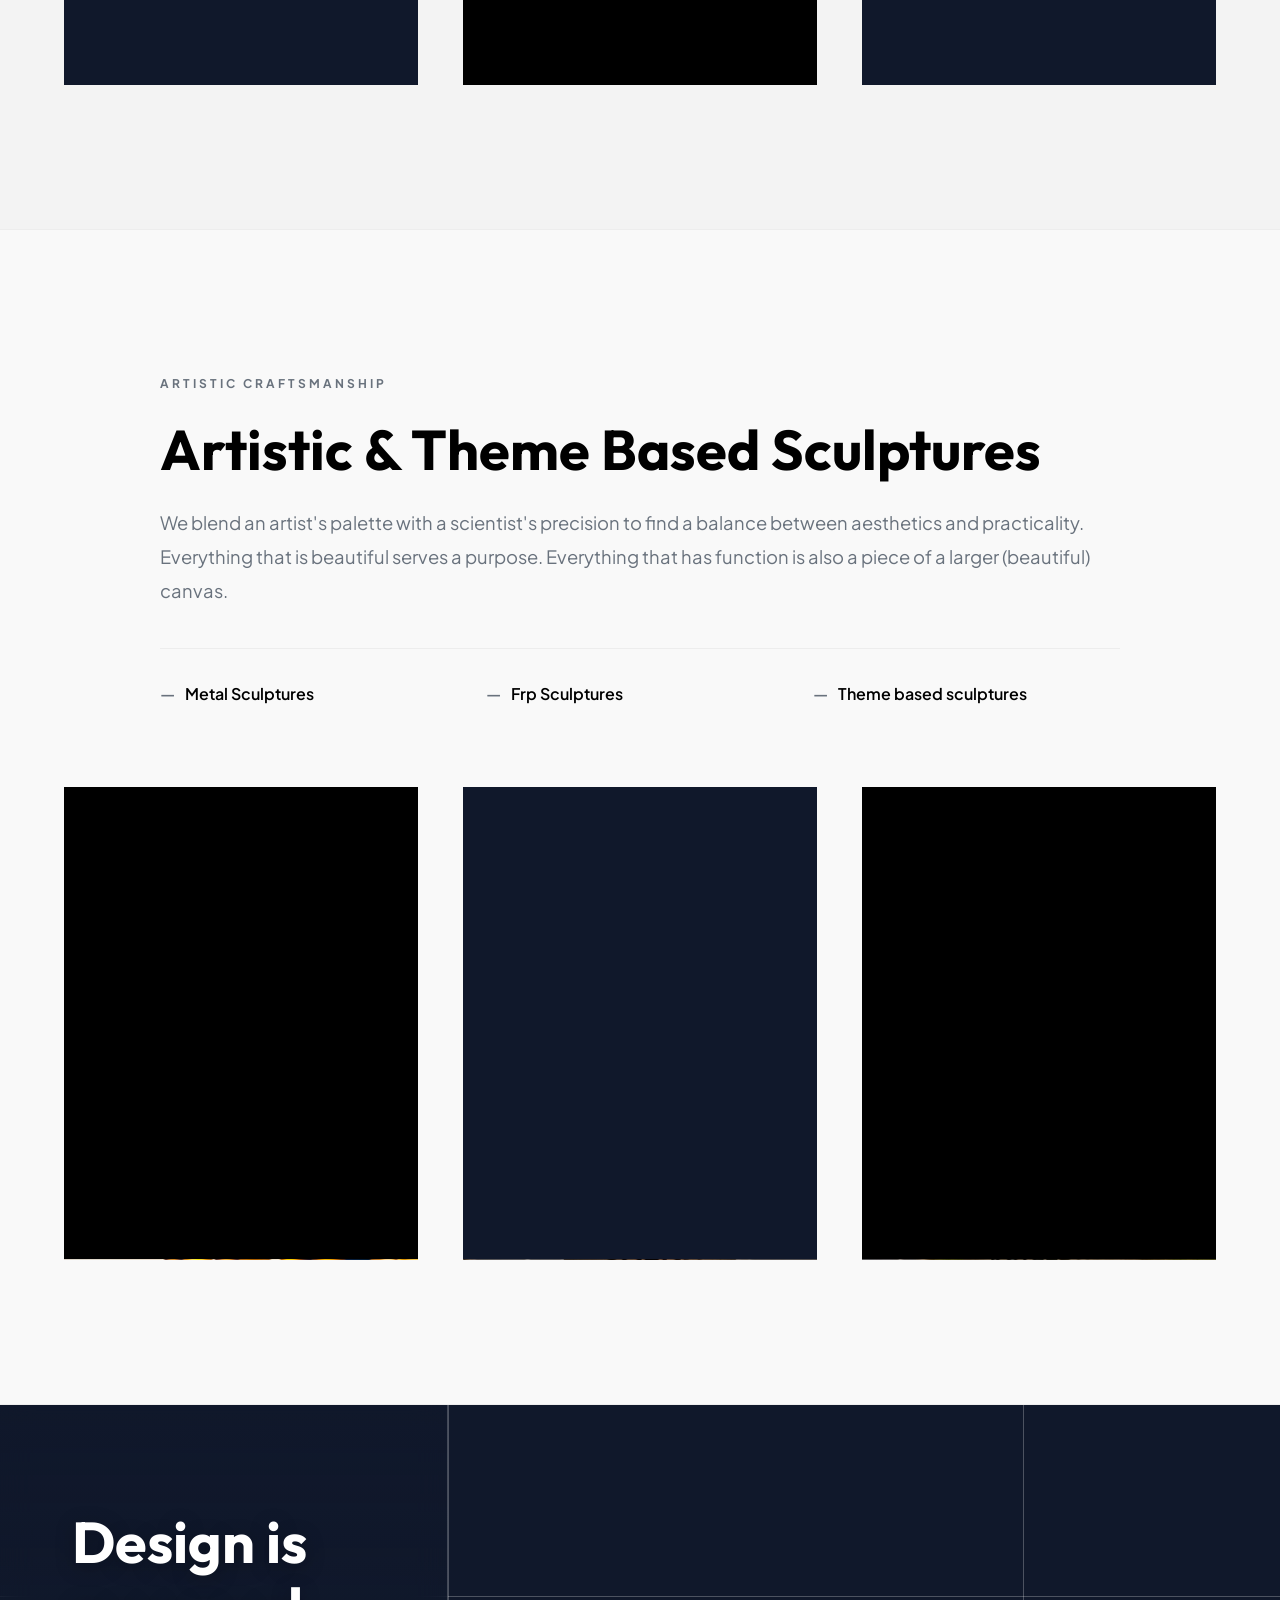
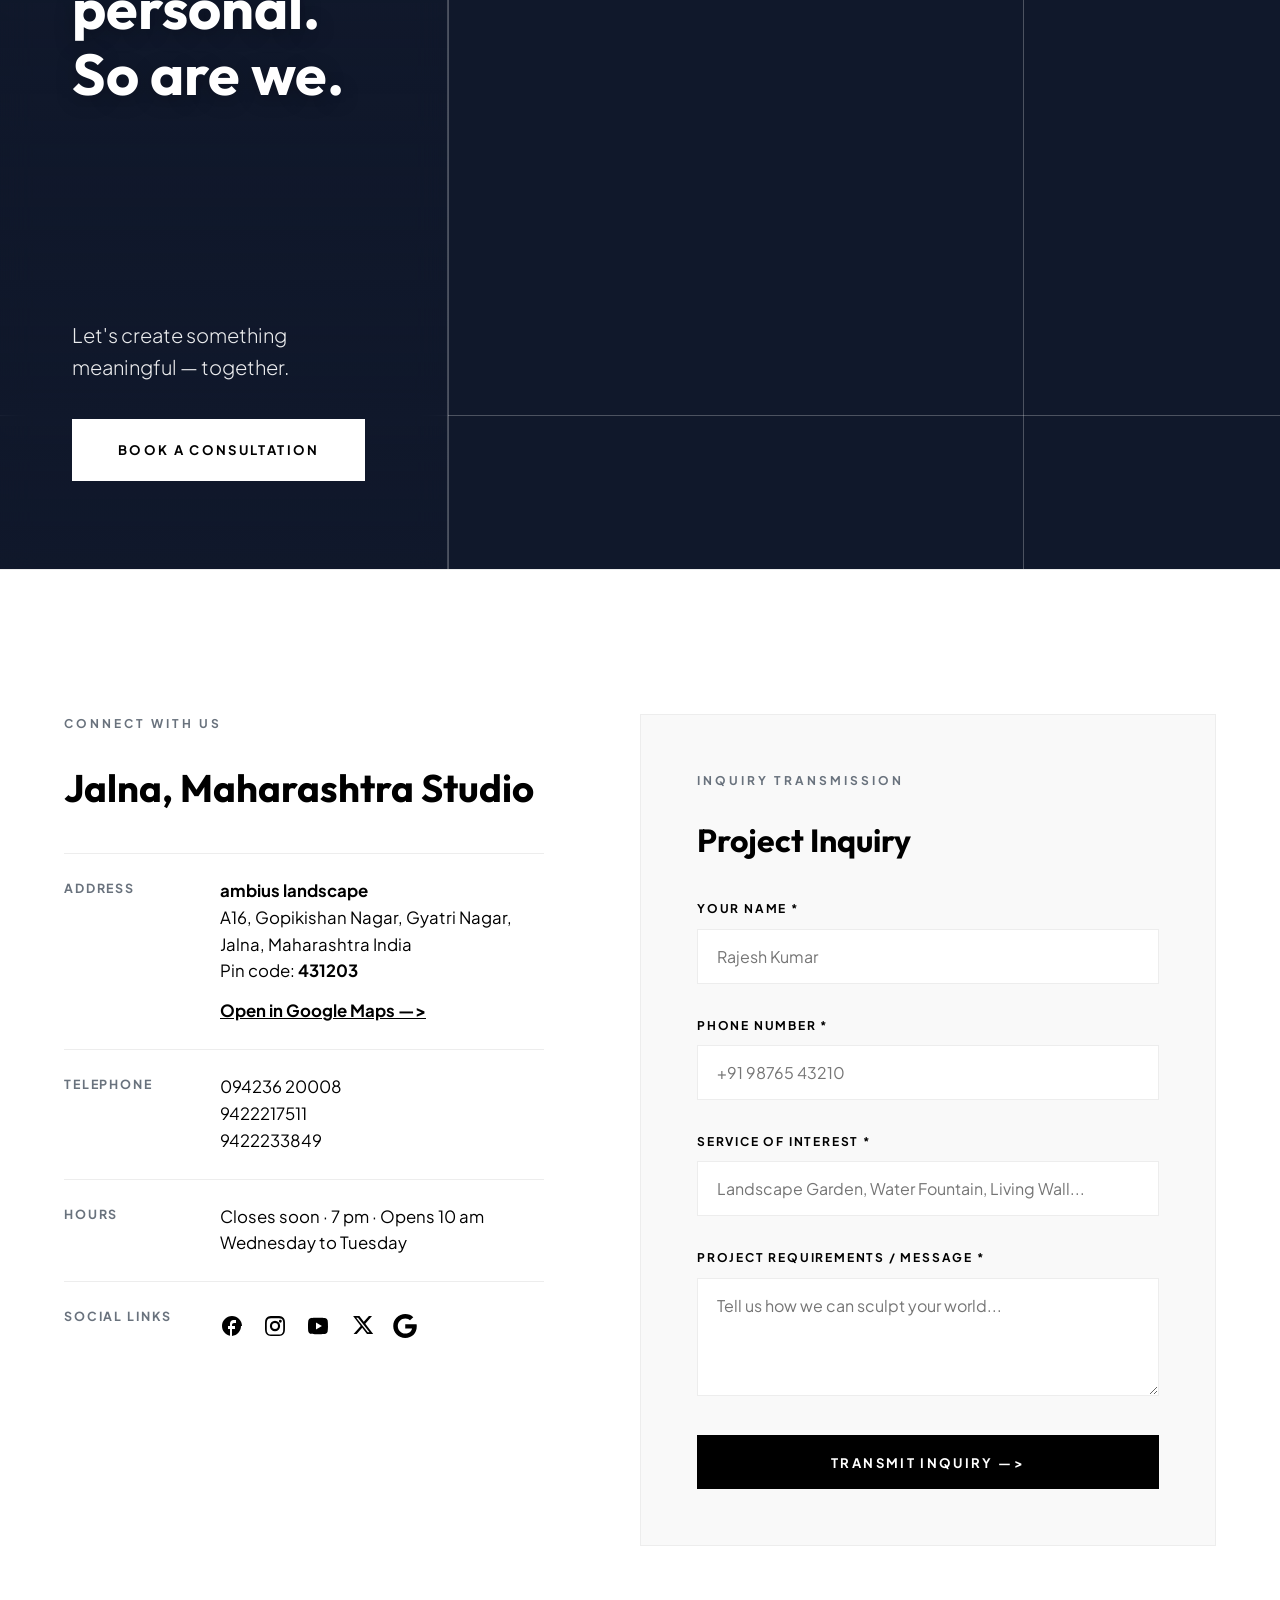
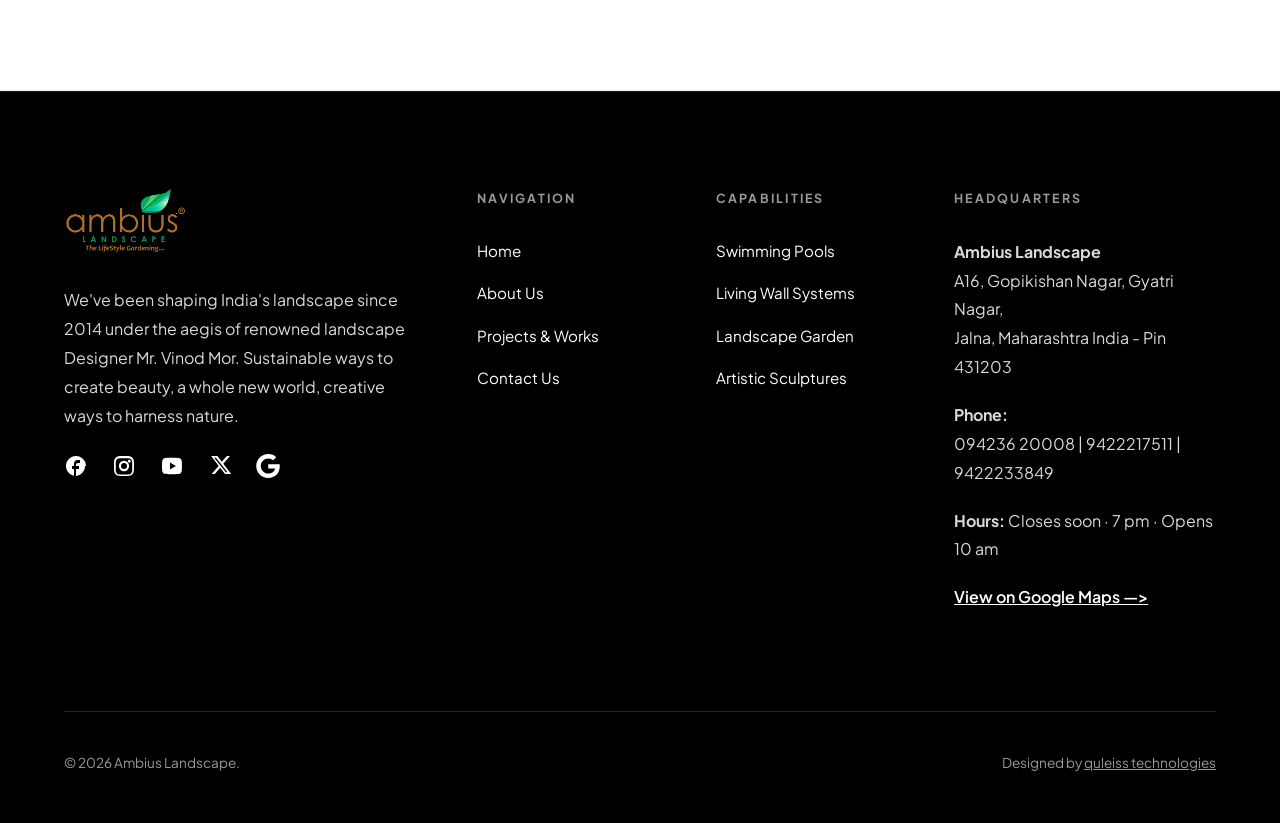
==== commit f9615fe5: "Update image reveal animations to 2 types, replace text loader with logo, and change heading font to" ====
--- a/index.html
+++ b/index.html
@@ -14,7 +14,7 @@
          ========================================================================== -->
     <div id="ambius-loader">
         <div class="loader-content">
-            <h1 class="loader-title">Ambius</h1>
+            <img src="ambius-data/1logo.png" alt="Ambius Logo" class="loader-logo">
         </div>
     </div>
 
@@ -252,19 +252,19 @@
 
         <!-- MASSIVE 2-IMAGE ROW (BIG ARCHITECTURAL SCALE) -->
         <div class="big-images-row-2">
-            <!-- BIG CARD 1: Uses Reveal Type 2 (.anim-iris-circle - Camera Iris Circular Expand) -->
+            <!-- BIG CARD 1: Uses Reveal Type 2 (.anim-center-doors - Double Shutters Parting from Center) -->
             <a href="gardening.html" class="big-card text-reveal-up">
                 <div class="big-card-img">
-                    <div class="reveal-wrapper anim-iris-circle" style="height: 100%; width: 100%;">
+                    <div class="reveal-wrapper anim-center-doors" style="height: 100%; width: 100%;">
                         <img src="ambius-data/website data/projects/pro1.jpg" alt="Terrace Garden Sanctuary">
                     </div>
                 </div>
             </a>
 
-            <!-- BIG CARD 2: Uses Reveal Type 3 (.anim-center-doors - Double Shutters Parting from Center) -->
+            <!-- BIG CARD 2: Uses Reveal Type 1 (.anim-curtain-navy - Solid Navy Wipe) -->
             <a href="landscape-design.html" class="big-card text-reveal-up delay-1">
                 <div class="big-card-img">
-                    <div class="reveal-wrapper anim-center-doors delay-1" style="height: 100%; width: 100%;">
+                    <div class="reveal-wrapper anim-curtain-navy delay-1" style="height: 100%; width: 100%;">
                         <img src="ambius-data/website data/projects/pro2.jpeg" alt="Bungalow Landscape">
                     </div>
                 </div>
@@ -301,28 +301,28 @@
 
         <!-- MASSIVE 3-IMAGE ROW (BIG ARCHITECTURAL SCALE) -->
         <div class="big-images-row-3">
-            <!-- BIG CARD 1: Uses Reveal Type 4 (.anim-curtain-down - Top-to-Bottom Drop) -->
+            <!-- BIG CARD 1: Uses Reveal Type 1 (.anim-curtain-navy - Navy Wipe) -->
             <a href="swimming-pools.html" class="big-card text-reveal-up">
                 <div class="big-card-img-landscape">
-                    <div class="reveal-wrapper anim-curtain-down" style="height: 100%; width: 100%;">
+                    <div class="reveal-wrapper anim-curtain-navy" style="height: 100%; width: 100%;">
                         <img src="ambius-data/website data/swimming pools/spool1.jpg" alt="Luxury Swimming Pool">
                     </div>
                 </div>
             </a>
 
-            <!-- BIG CARD 2: Uses Reveal Type 1 (.anim-curtain-navy - Navy Wipe) -->
+            <!-- BIG CARD 2: Uses Reveal Type 2 (.anim-center-doors - Double Center Doors) -->
             <a href="swimming-pools.html" class="big-card text-reveal-up delay-1">
                 <div class="big-card-img-landscape">
-                    <div class="reveal-wrapper anim-curtain-navy delay-1" style="height: 100%; width: 100%;">
+                    <div class="reveal-wrapper anim-center-doors delay-1" style="height: 100%; width: 100%;">
                         <img src="ambius-data/website data/swimming pools/spool2.jpg" alt="Infinity Edge Pool">
                     </div>
                 </div>
             </a>
 
-            <!-- BIG CARD 3: Uses Reveal Type 3 (.anim-center-doors - Double Center Doors) -->
+            <!-- BIG CARD 3: Uses Reveal Type 1 (.anim-curtain-navy - Navy Wipe) -->
             <a href="swimming-pools.html" class="big-card text-reveal-up delay-2">
                 <div class="big-card-img-landscape">
-                    <div class="reveal-wrapper anim-center-doors delay-2" style="height: 100%; width: 100%;">
+                    <div class="reveal-wrapper anim-curtain-navy delay-2" style="height: 100%; width: 100%;">
                         <img src="ambius-data/website data/swimming pools/spool6.jpeg" alt="Resort Pool">
                     </div>
                 </div>
@@ -352,25 +352,25 @@
 
         <!-- MASSIVE 3-IMAGE ROW (BIG ARCHITECTURAL SCALE) -->
         <div class="big-images-row-3">
-            <!-- BIG CARD 1: Uses Reveal Type 4 (.anim-curtain-down - Top-to-Bottom Shutter) -->
+            <!-- BIG CARD 1: Uses Reveal Type 2 (.anim-center-doors - Double Shutters Parting) -->
             <a href="contact.html" class="big-card text-reveal-up">
                 <div class="big-card-img-portrait">
-                    <div class="reveal-wrapper anim-curtain-down" style="height: 100%; width: 100%;">
+                    <div class="reveal-wrapper anim-center-doors" style="height: 100%; width: 100%;">
                         <img src="ambius-data/website data/sculptures/sculptures1.png" alt="Metal Sculpture">
                     </div>
                 </div>
             </a>
 
-            <!-- BIG CARD 2: Uses Reveal Type 2 (.anim-iris-circle - Circular Iris Expansion) -->
+            <!-- BIG CARD 2: Uses Reveal Type 1 (.anim-curtain-navy - Solid Navy Wipe) -->
             <a href="contact.html" class="big-card text-reveal-up delay-1">
                 <div class="big-card-img-portrait">
-                    <div class="reveal-wrapper anim-iris-circle delay-1" style="height: 100%; width: 100%;">
+                    <div class="reveal-wrapper anim-curtain-navy delay-1" style="height: 100%; width: 100%;">
                         <img src="ambius-data/website data/sculptures/sculptures2.jpg" alt="FRP Sculpture">
                     </div>
                 </div>
             </a>
 
-            <!-- BIG CARD 3: Uses Reveal Type 3 (.anim-center-doors - Double Shutters Parting) -->
+            <!-- BIG CARD 3: Uses Reveal Type 2 (.anim-center-doors - Double Shutters Parting) -->
             <a href="contact.html" class="big-card text-reveal-up delay-2">
                 <div class="big-card-img-portrait">
                     <div class="reveal-wrapper anim-center-doors delay-2" style="height: 100%; width: 100%;">
--- a/style.css
+++ b/style.css
@@ -3,7 +3,7 @@
    Exact User Color Palette: #000000, #69727D, #10182B, #EDEDED, #F3F3F3, #F9F9F9, #FFFFFF
    ========================================================================== */
 
-@import url('https://fonts.googleapis.com/css2?family=Plus+Jakarta+Sans:ital,wght@0,300;0,400;0,500;0,600;0,700;1,300;1,400&family=Syne:wght@400;500;600;700;800&family=Playfair+Display:ital,wght@0,400;0,600;1,400&display=swap');
+@import url('https://fonts.googleapis.com/css2?family=Outfit:wght@400;500;600;700;800&family=Plus+Jakarta+Sans:ital,wght@0,300;0,400;0,500;0,600;0,700;1,300;1,400&family=Playfair+Display:ital,wght@0,400;0,600;1,400&display=swap');
 
 :root {
     /* Exact Palette from colors.md */
@@ -24,7 +24,7 @@
     
     /* Editorial Typography */
     --font-main: 'Plus Jakarta Sans', -apple-system, BlinkMacSystemFont, sans-serif;
-    --font-heading: 'Syne', sans-serif;
+    --font-heading: 'Outfit', -apple-system, BlinkMacSystemFont, sans-serif;
     --font-serif: 'Playfair Display', serif;
     
     /* Easing & Transitions */
@@ -107,6 +107,19 @@
 .loader-content {
     text-align: center;
     position: relative;
+    display: flex;
+    align-items: center;
+    justify-content: center;
+}
+
+.loader-logo {
+    height: 84px;
+    width: auto;
+    object-fit: contain;
+    display: block;
+    margin: 0 auto;
+    animation: loaderSoothingPulse 1s cubic-bezier(0.16, 1, 0.3, 1) infinite alternate;
+    filter: drop-shadow(0 4px 16px rgba(0, 0, 0, 0.18));
 }
 
 .loader-title {
@@ -121,14 +134,12 @@
 
 @keyframes loaderSoothingPulse {
     0% {
-        opacity: 0.25;
-        transform: scale(0.98);
-        letter-spacing: 0.35em;
+        opacity: 0.35;
+        transform: scale(0.95);
     }
     100% {
         opacity: 1;
-        transform: scale(1);
-        letter-spacing: 0.45em;
+        transform: scale(1.05);
     }
 }
 
@@ -609,11 +620,9 @@
 }
 
 /* ==========================================================================
-   4 RADICALLY DIFFERENT, UNMISTAKABLE REVEAL ANIMATIONS
+   2 RADICALLY DIFFERENT, UNMISTAKABLE REVEAL ANIMATIONS
    1. .anim-curtain-navy (Solid Navy Box left-to-right wipe + zoom out)
-   2. .anim-iris-circle (Circular Aperture / Iris expand from center + blur clear)
-   3. .anim-center-doors (Double Shutters parting open from center + rotation)
-   4. .anim-curtain-down (Vertical Shutter dropping top-to-bottom + glide down)
+   2. .anim-center-doors (Double Shutters parting open from center + rotation)
    ========================================================================== */
 .reveal-wrapper {
     position: relative;
@@ -662,20 +671,7 @@
     transform: scale(1);
 }
 
-/* --- TYPE 2: .anim-iris-circle (Camera Iris Circle Expanding from Center) --- */
-.anim-iris-circle img {
-    clip-path: circle(0% at 50% 50%);
-    transform: scale(1.3);
-    filter: blur(12px);
-    transition: clip-path 1.3s cubic-bezier(0.77, 0, 0.175, 1), transform 1.4s ease, filter 1s ease;
-}
-.anim-iris-circle.revealed img {
-    clip-path: circle(100% at 50% 50%);
-    transform: scale(1);
-    filter: blur(0px);
-}
-
-/* --- TYPE 3: .anim-center-doors (Double Sliding Shutters Parting from Center) --- */
+/* --- TYPE 2: .anim-center-doors (Double Sliding Shutters Parting from Center) --- */
 .anim-center-doors {
     position: relative;
 }
@@ -711,35 +707,6 @@
 }
 .anim-center-doors.revealed img {
     transform: rotate(0deg) scale(1);
-}
-
-/* --- TYPE 4: .anim-curtain-down (Vertical Shutter Dropping Top-to-Bottom) --- */
-.anim-curtain-down {
-    position: relative;
-}
-.anim-curtain-down::after {
-    content: '';
-    position: absolute;
-    top: 0;
-    left: 0;
-    width: 100%;
-    height: 100%;
-    background: var(--color-muted); /* #69727D */
-    z-index: 5;
-    transform: scaleY(1);
-    transform-origin: bottom;
-    transition: transform 1.2s cubic-bezier(0.77, 0, 0.175, 1);
-    will-change: transform;
-}
-.anim-curtain-down img {
-    transform: translateY(-60px) scale(1.2);
-    transition: transform 1.35s cubic-bezier(0.16, 1, 0.3, 1);
-}
-.anim-curtain-down.revealed::after {
-    transform: scaleY(0);
-}
-.anim-curtain-down.revealed img {
-    transform: translateY(0) scale(1);
 }
 
 /* ==========================================================================
@@ -2256,6 +2223,9 @@
     }
 
     /* Loading screen */
+    .loader-logo {
+        height: 64px;
+    }
     .loader-title {
         font-size: 2.2rem;
         letter-spacing: 0.3em;
@@ -2347,6 +2317,10 @@
 
     .ed-footer-bottom {
         font-size: 0.75rem;
+    }
+
+    .loader-logo {
+        height: 52px;
     }
 
     .loader-title {
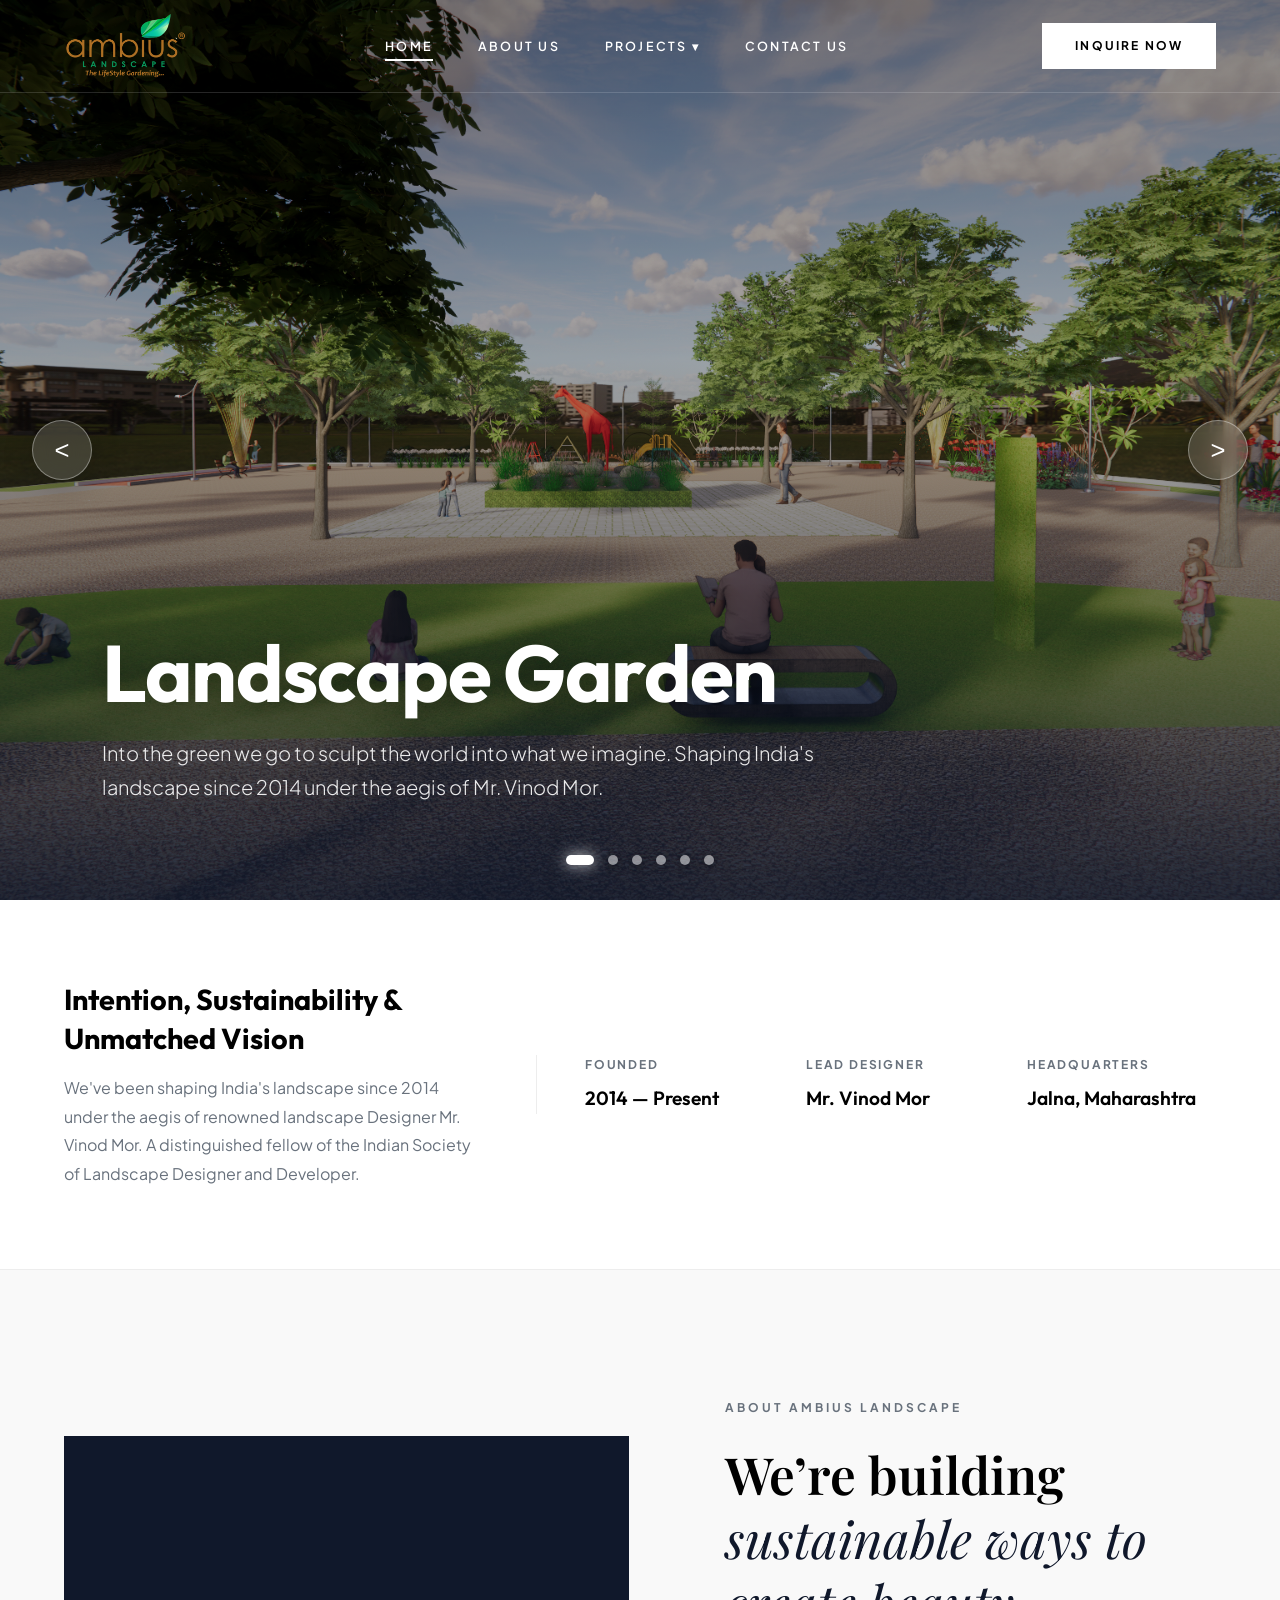
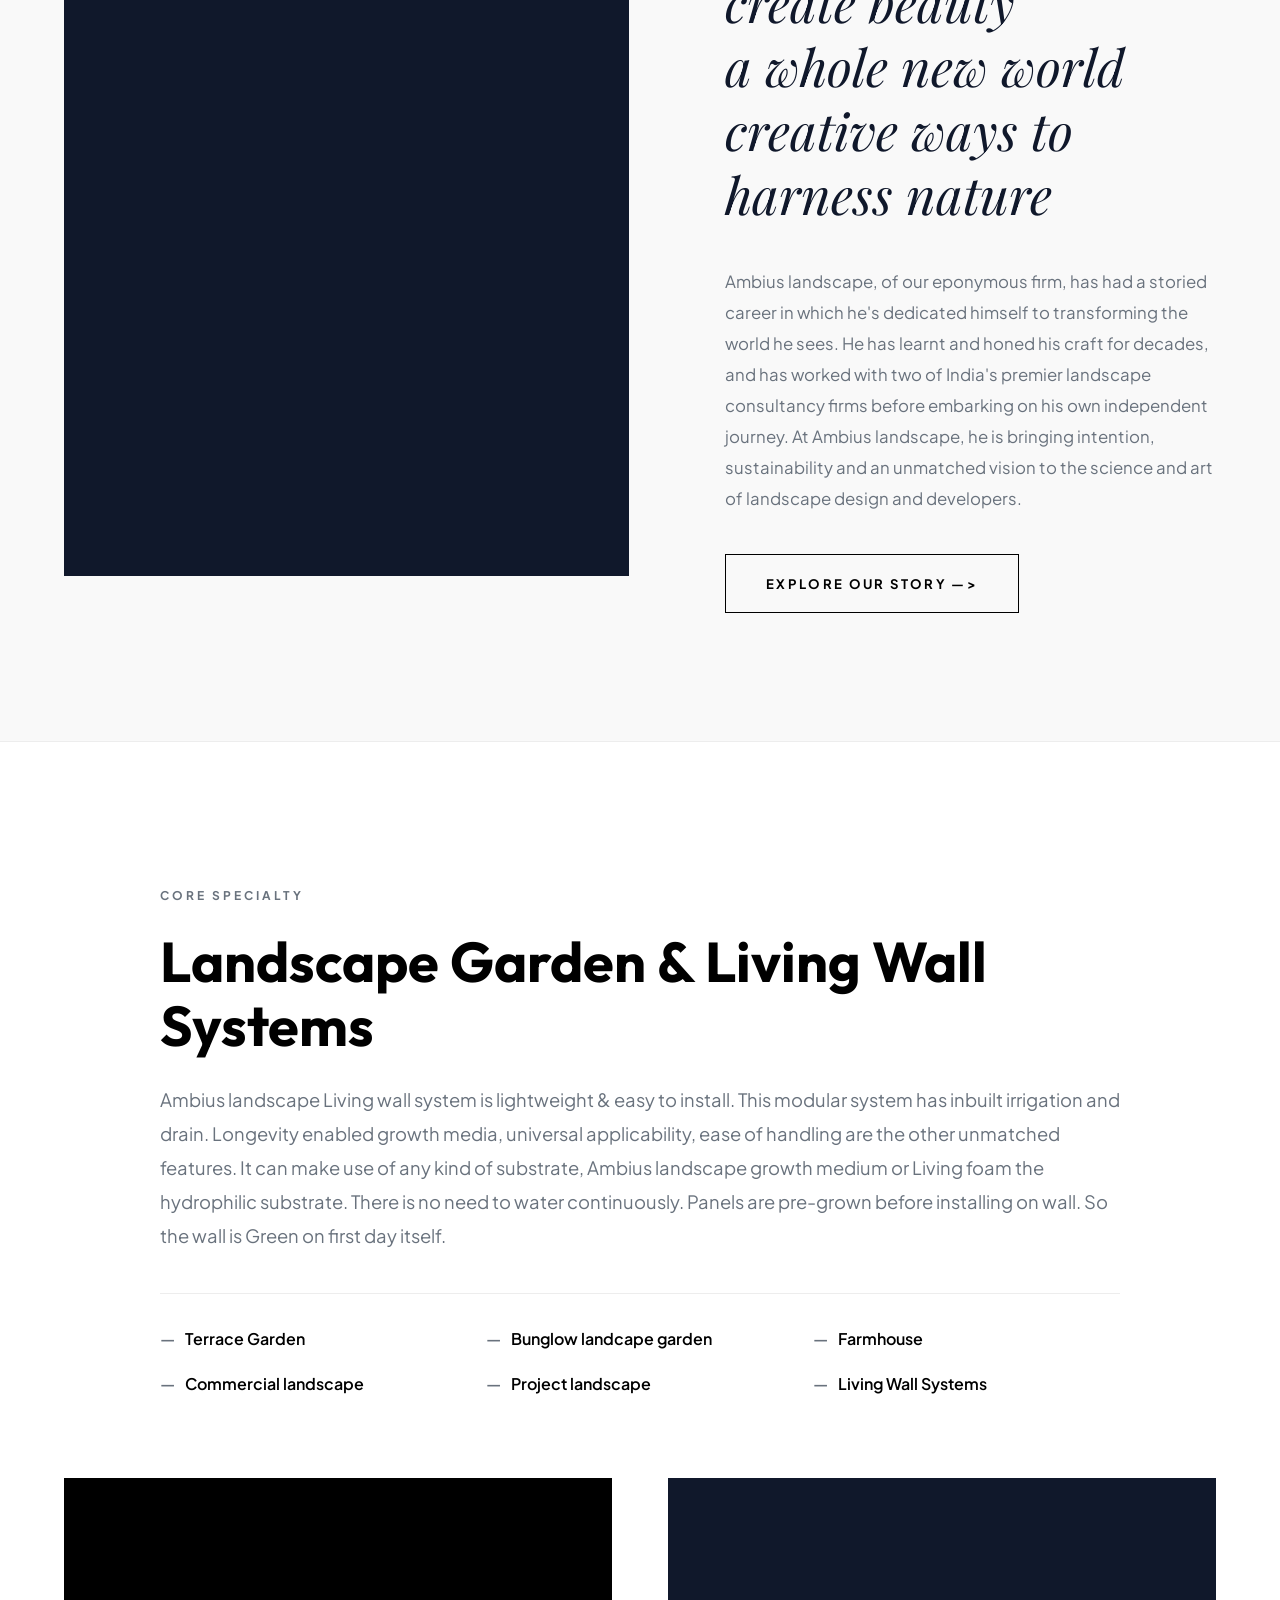
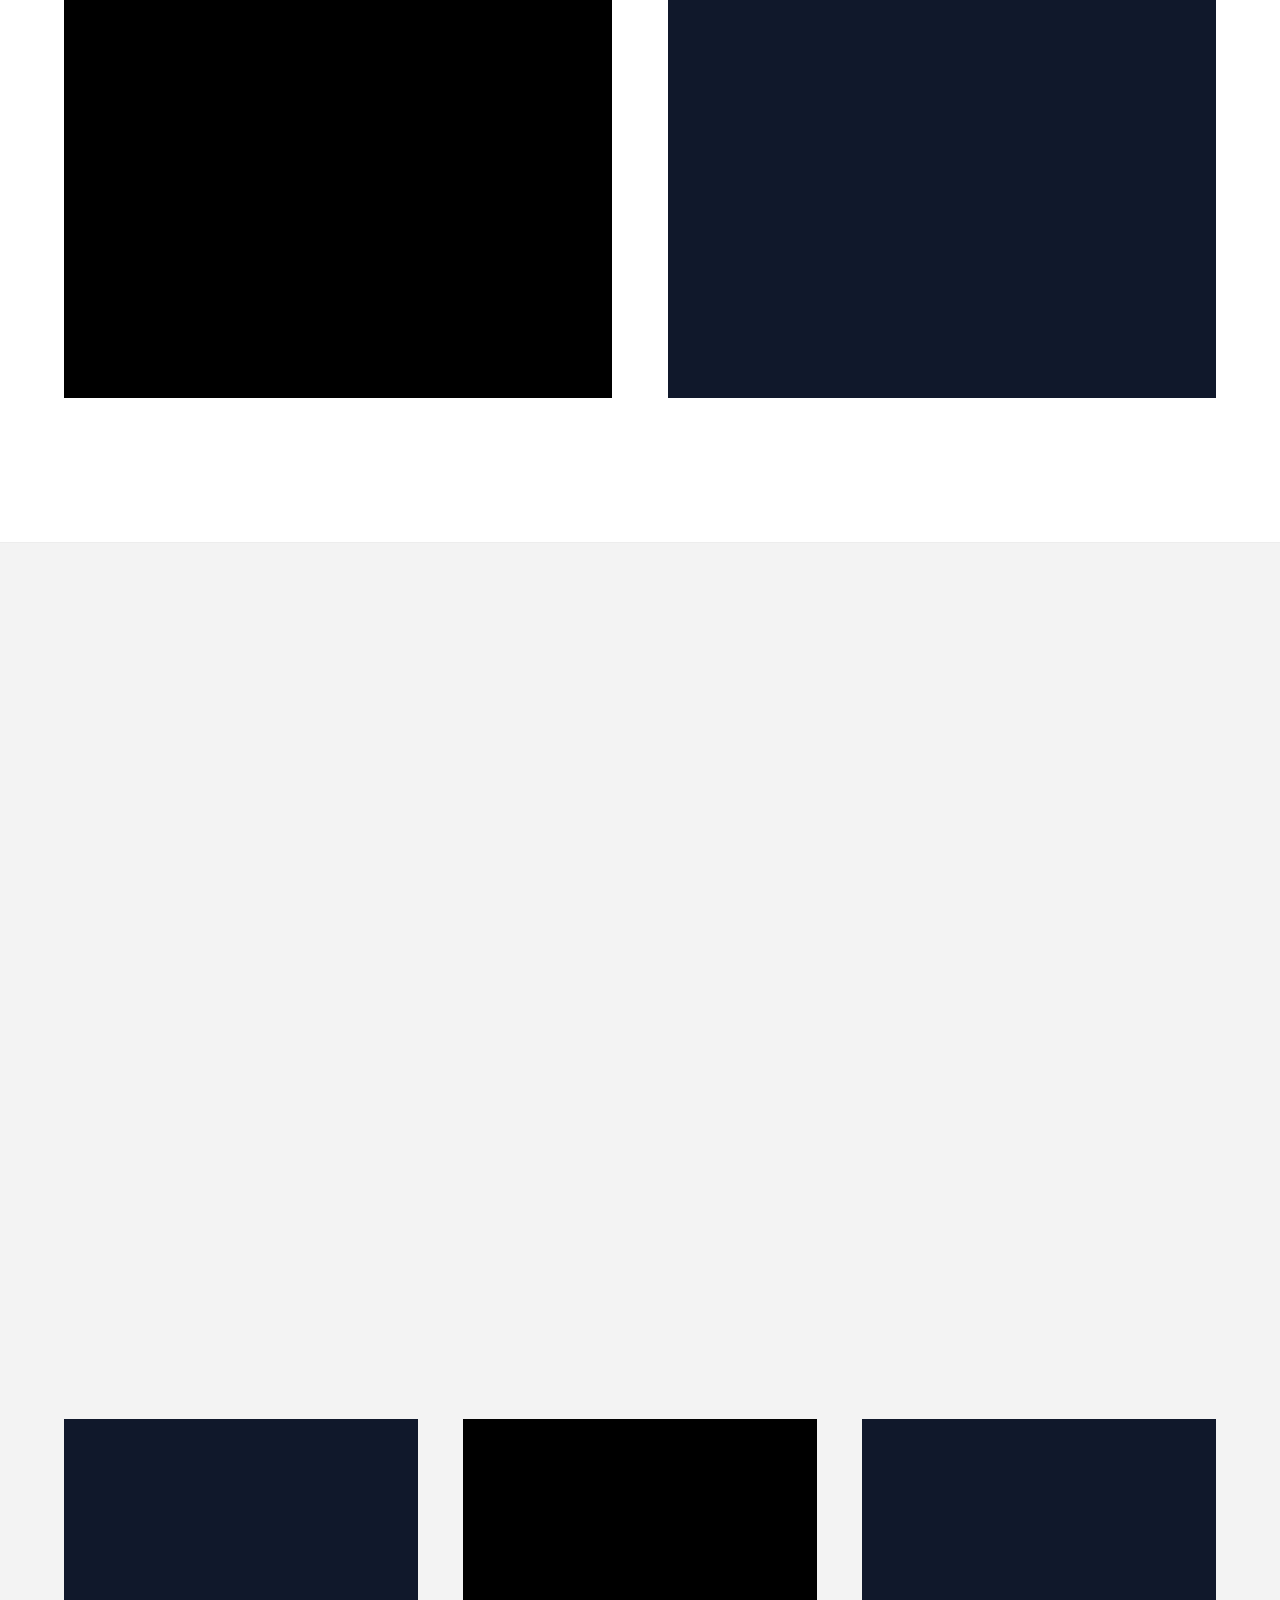
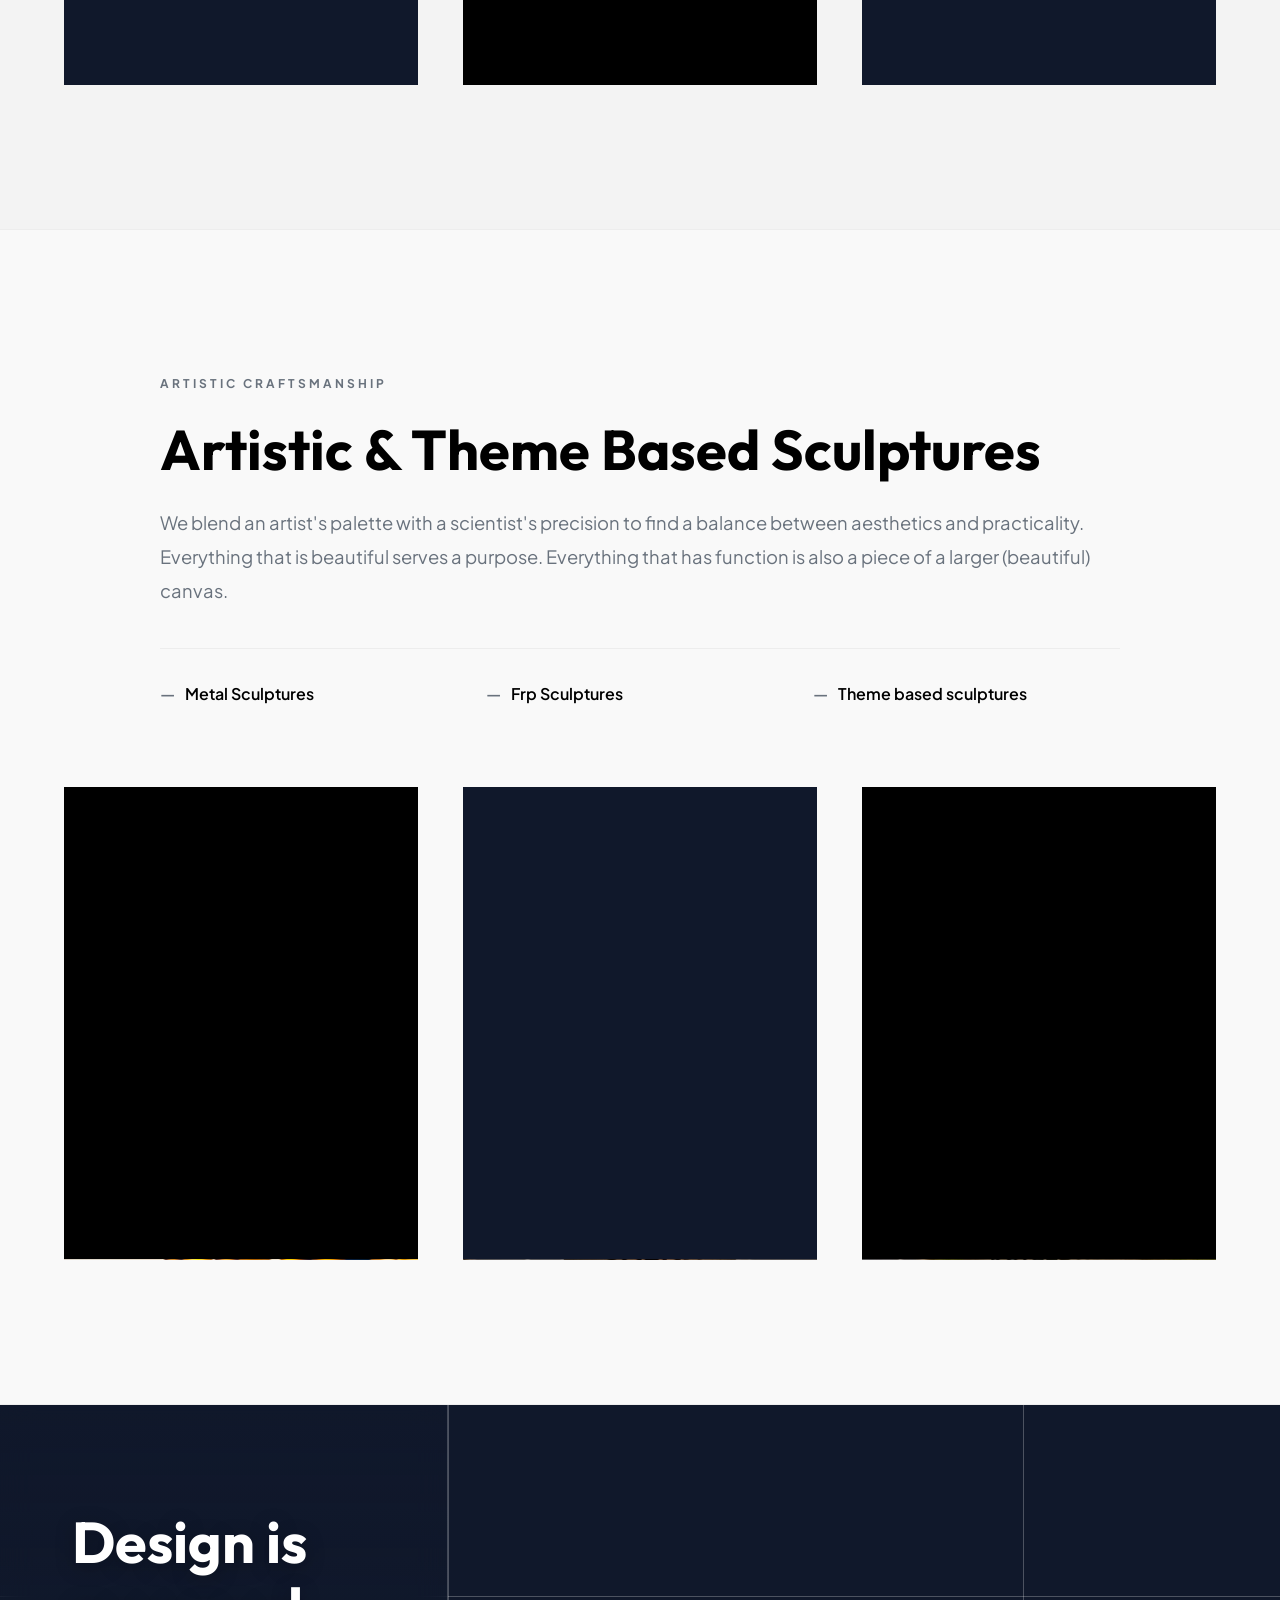
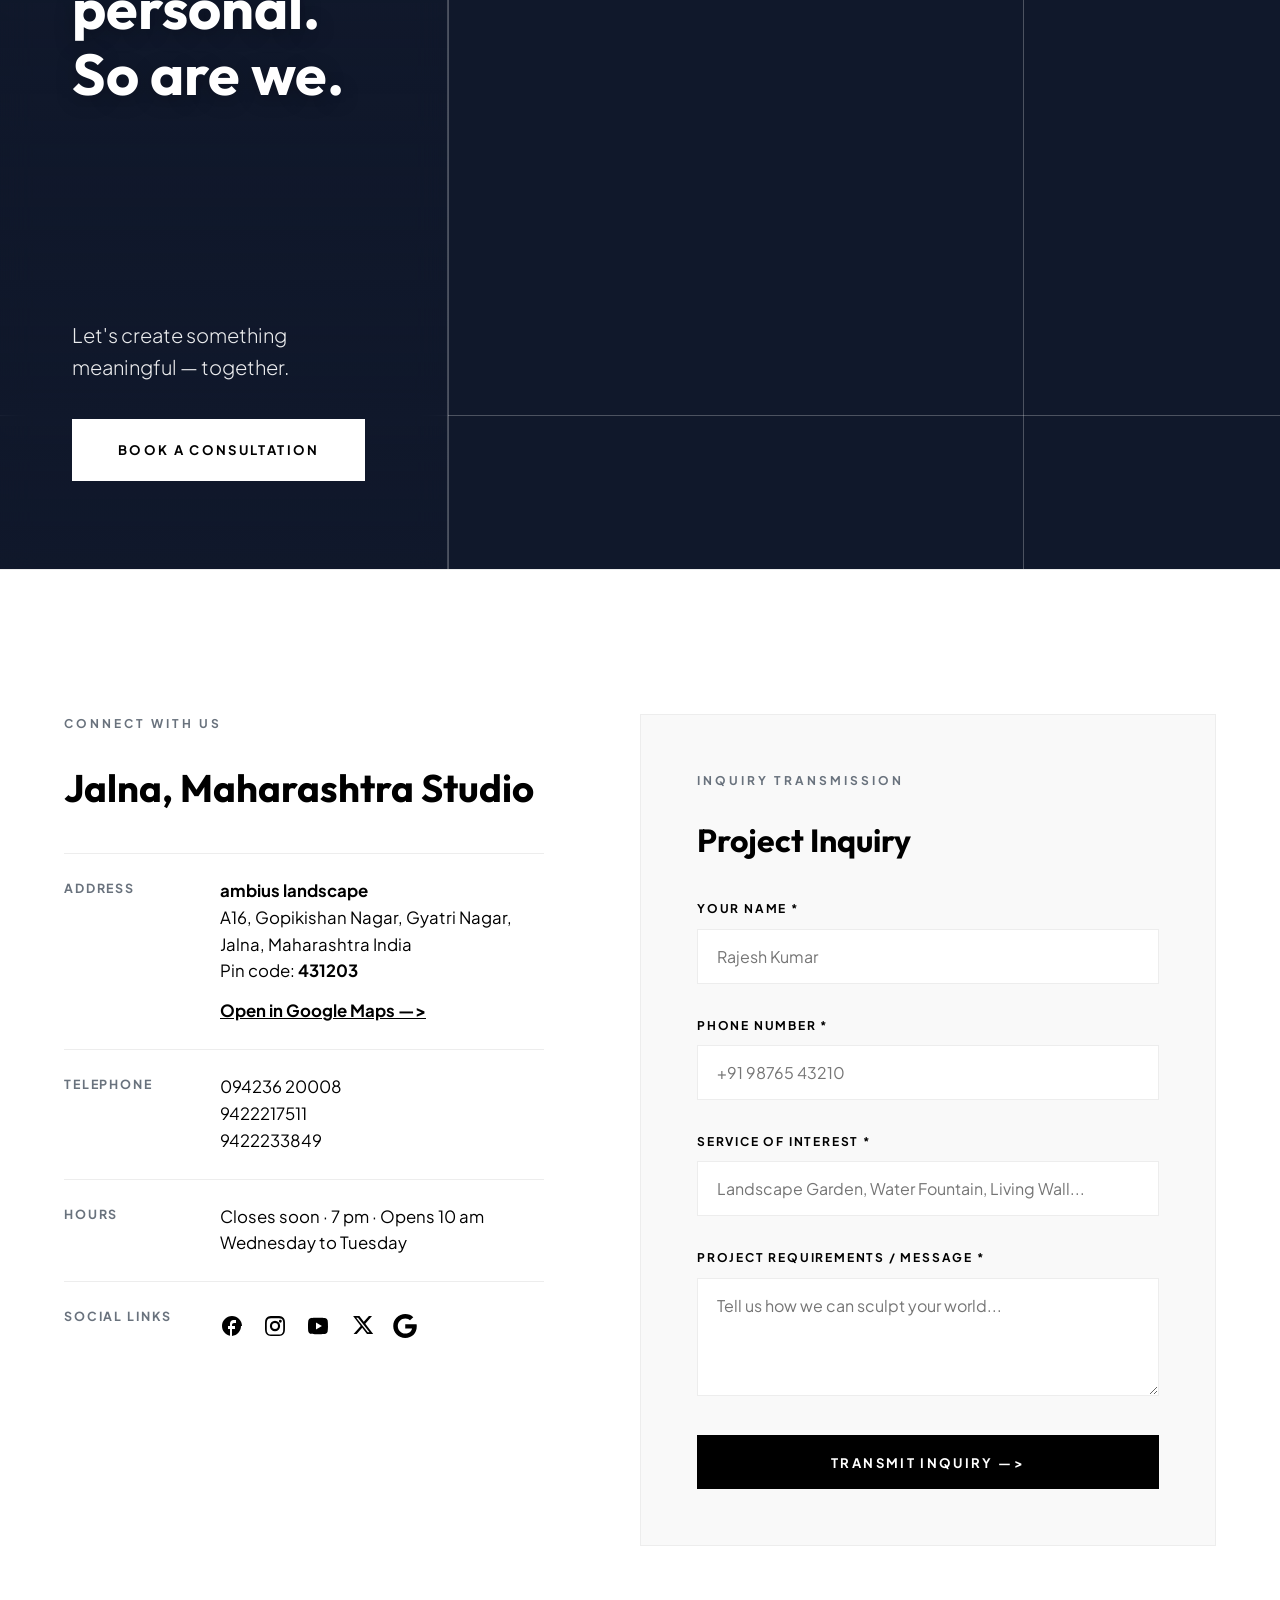
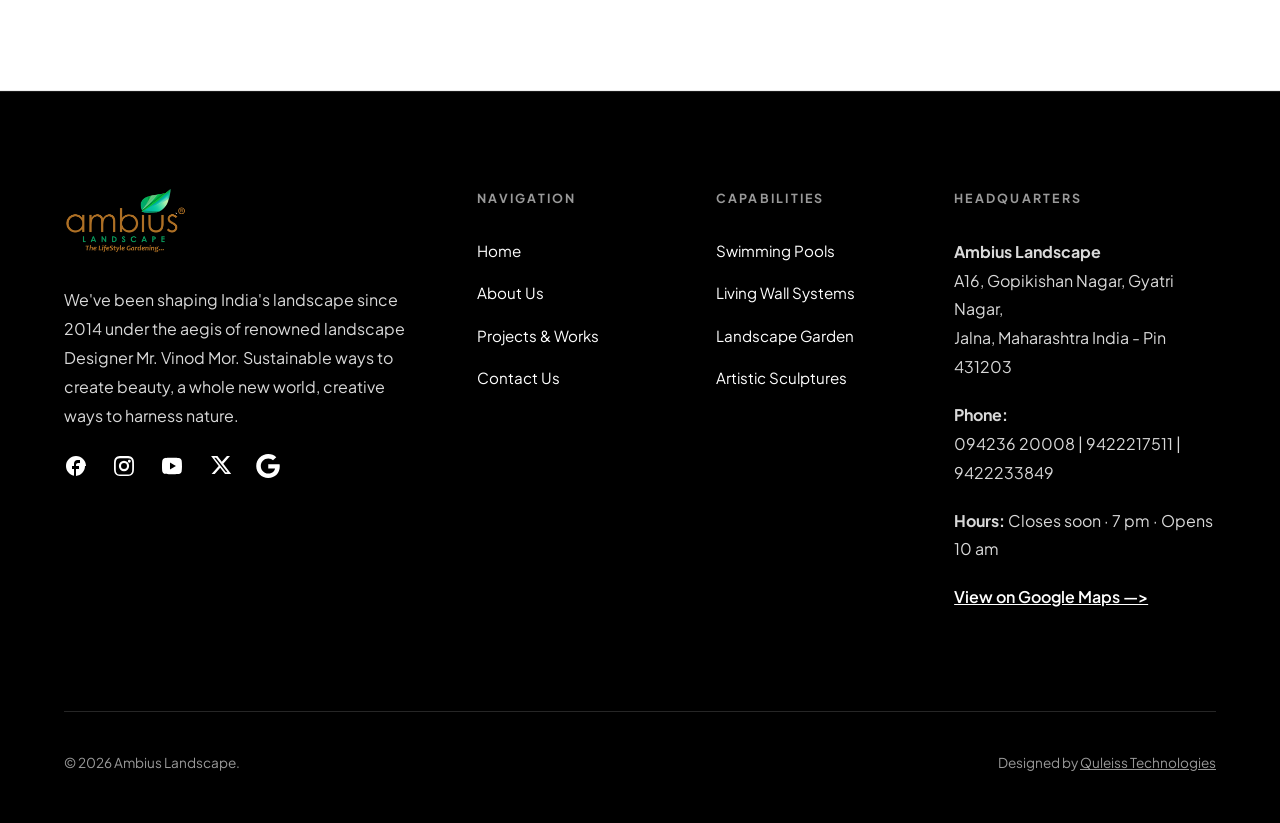
==== commit 7ab8fec9: "Update premium animated loading screen and styling across pages" ====
--- a/index.html
+++ b/index.html
@@ -9,11 +9,21 @@
 </head>
 <body>
 
-    <!-- ==========================================================================
-         1-SECOND SOOTHING MINIMALIST LOADING SCREEN ("AMBIUS" SIRF AMBIUS)
-         ========================================================================== -->
+    <!-- PREMIUM ANIMATED LOADING SCREEN -->
     <div id="ambius-loader">
+        <div class="loader-particles">
+            <span class="leaf-particle" style="--i:0"></span>
+            <span class="leaf-particle" style="--i:1"></span>
+            <span class="leaf-particle" style="--i:2"></span>
+            <span class="leaf-particle" style="--i:3"></span>
+            <span class="leaf-particle" style="--i:4"></span>
+            <span class="leaf-particle" style="--i:5"></span>
+            <span class="leaf-particle" style="--i:6"></span>
+            <span class="leaf-particle" style="--i:7"></span>
+        </div>
         <div class="loader-content">
+            <div class="loader-orbit-ring"></div>
+            <div class="loader-glow"></div>
             <img src="ambius-data/1logo.png" alt="Ambius Logo" class="loader-logo">
         </div>
     </div>
@@ -586,7 +596,7 @@
 
         <div class="ed-footer-bottom">
             <p>&copy; 2026 Ambius Landscape.</p>
-            <p>Designed by <a href="https://www.quleiss.com/" target="_blank" style="color: inherit; text-decoration: underline;">quleiss technologies</a></p>
+            <p>Designed by <a href="https://www.quleiss.com/" target="_blank" style="color: inherit; text-decoration: underline;">Quleiss Technologies</a></p>
         </div>
     </footer>
 
--- a/style.css
+++ b/style.css
@@ -82,66 +82,394 @@
 }
 
 /* ==========================================================================
-   1-SECOND SOOTHING MINIMALIST LOADING SCREEN ("AMBIUS" SIRF AMBIUS)
+   PREMIUM ANIMATED LOADING SCREEN — AMBIUS LANDSCAPE
+   Features: Orbital ring, floating particles, glow pulse, staggered text,
+   cinematic progress bar, dramatic curtain exit
    ========================================================================== */
+
+/* ---- MAIN CONTAINER ---- */
 #ambius-loader {
     position: fixed;
     top: 0;
     left: 0;
     width: 100%;
     height: 100vh;
-    background: var(--color-white);
+    height: 100dvh;
+    background: linear-gradient(160deg, #0a0f1a 0%, #10182B 40%, #152035 70%, #0d1420 100%);
     display: flex;
     align-items: center;
     justify-content: center;
     z-index: 999999;
-    transition: opacity 0.6s cubic-bezier(0.77, 0, 0.175, 1), transform 0.6s cubic-bezier(0.77, 0, 0.175, 1);
-}
-
+    overflow: hidden;
+    transition: none;
+}
+
+/* Ambient light bloom behind everything */
+#ambius-loader::before {
+    content: '';
+    position: absolute;
+    top: 50%;
+    left: 50%;
+    width: 500px;
+    height: 500px;
+    transform: translate(-50%, -50%);
+    border-radius: 50%;
+    background: radial-gradient(circle, rgba(30, 120, 70, 0.12) 0%, rgba(16, 24, 43, 0) 70%);
+    animation: loaderAmbientPulse 3s ease-in-out infinite alternate;
+    pointer-events: none;
+}
+
+/* Subtle grid texture overlay */
+#ambius-loader::after {
+    content: '';
+    position: absolute;
+    inset: 0;
+    background-image:
+        linear-gradient(rgba(255,255,255,0.015) 1px, transparent 1px),
+        linear-gradient(90deg, rgba(255,255,255,0.015) 1px, transparent 1px);
+    background-size: 60px 60px;
+    pointer-events: none;
+    opacity: 0.5;
+}
+
+/* ---- EXIT ANIMATION (SPLIT CURTAIN) ---- */
 #ambius-loader.loaded {
+    animation: loaderCurtainExit 1.2s cubic-bezier(0.77, 0, 0.175, 1) forwards;
+    pointer-events: none;
+}
+
+#ambius-loader.loaded .loader-content {
+    animation: loaderContentExit 0.6s cubic-bezier(0.55, 0, 1, 0.45) forwards;
+}
+
+#ambius-loader.loaded .loader-particles {
+    animation: loaderContentExit 0.5s cubic-bezier(0.55, 0, 1, 0.45) forwards;
+}
+
+/* ---- FLOATING LEAF PARTICLES ---- */
+.loader-particles {
+    position: absolute;
+    inset: 0;
+    overflow: hidden;
+    pointer-events: none;
+}
+
+.leaf-particle {
+    position: absolute;
+    width: 8px;
+    height: 8px;
+    border-radius: 0 50% 50% 50%;
+    background: linear-gradient(135deg, rgba(34, 160, 90, 0.5), rgba(20, 180, 120, 0.2));
     opacity: 0;
-    pointer-events: none;
-    transform: translateY(-20px);
-}
-
+    animation: leafFloat 6s cubic-bezier(0.37, 0, 0.63, 1) infinite;
+    animation-delay: calc(var(--i) * 0.7s);
+}
+
+.leaf-particle:nth-child(1) { left: 10%; top: 80%; width: 6px; height: 6px; }
+.leaf-particle:nth-child(2) { left: 25%; top: 90%; width: 10px; height: 10px; }
+.leaf-particle:nth-child(3) { left: 40%; top: 85%; width: 5px; height: 5px; }
+.leaf-particle:nth-child(4) { left: 55%; top: 95%; width: 8px; height: 8px; }
+.leaf-particle:nth-child(5) { left: 70%; top: 88%; width: 7px; height: 7px; }
+.leaf-particle:nth-child(6) { left: 85%; top: 82%; width: 9px; height: 9px; }
+.leaf-particle:nth-child(7) { left: 15%; top: 92%; width: 6px; height: 6px; }
+.leaf-particle:nth-child(8) { left: 65%; top: 78%; width: 11px; height: 11px; }
+
+/* ---- LOADER CONTENT CENTER ---- */
 .loader-content {
     text-align: center;
     position: relative;
     display: flex;
+    flex-direction: column;
     align-items: center;
     justify-content: center;
-}
-
+    gap: 0;
+    z-index: 2;
+}
+
+/* Remove the old ::after line shimmer */
+.loader-content::after {
+    display: none;
+}
+
+/* ---- ORBITING RING ---- */
+.loader-orbit-ring {
+    position: absolute;
+    top: 50%;
+    left: 50%;
+    width: 220px;
+    height: 220px;
+    transform: translate(-50%, -50%);
+    border-radius: 50%;
+    border: 1.5px solid transparent;
+    border-top-color: rgba(194, 149, 60, 0.7);
+    border-right-color: rgba(194, 149, 60, 0.25);
+    animation: orbitSpin 2.5s linear infinite;
+    pointer-events: none;
+}
+
+.loader-orbit-ring::before {
+    content: '';
+    position: absolute;
+    top: -4px;
+    left: 50%;
+    width: 8px;
+    height: 8px;
+    border-radius: 50%;
+    background: #c2953c;
+    box-shadow: 0 0 12px 3px rgba(194, 149, 60, 0.6);
+    transform: translateX(-50%);
+}
+
+.loader-orbit-ring::after {
+    content: '';
+    position: absolute;
+    inset: 12px;
+    border-radius: 50%;
+    border: 1px solid transparent;
+    border-bottom-color: rgba(34, 160, 90, 0.4);
+    border-left-color: rgba(34, 160, 90, 0.15);
+    animation: orbitSpinReverse 3.5s linear infinite;
+}
+
+/* ---- PULSING GLOW ---- */
+.loader-glow {
+    position: absolute;
+    top: 50%;
+    left: 50%;
+    width: 160px;
+    height: 160px;
+    transform: translate(-50%, -50%);
+    border-radius: 50%;
+    background: radial-gradient(circle, rgba(34, 160, 90, 0.18) 0%, rgba(34, 160, 90, 0) 70%);
+    animation: glowPulse 2s ease-in-out infinite alternate;
+    pointer-events: none;
+}
+
+/* ---- LOGO ---- */
 .loader-logo {
-    height: 84px;
+    height: 100px;
     width: auto;
+    max-width: 280px;
     object-fit: contain;
     display: block;
     margin: 0 auto;
-    animation: loaderSoothingPulse 1s cubic-bezier(0.16, 1, 0.3, 1) infinite alternate;
-    filter: drop-shadow(0 4px 16px rgba(0, 0, 0, 0.18));
-}
-
-.loader-title {
-    font-family: var(--font-heading);
-    font-size: 3.5rem;
-    font-weight: 700;
-    letter-spacing: 0.4em;
-    color: var(--color-black);
-    text-transform: uppercase;
-    animation: loaderSoothingPulse 1s cubic-bezier(0.16, 1, 0.3, 1) infinite alternate;
-}
-
-@keyframes loaderSoothingPulse {
+    animation: logoReveal 1s cubic-bezier(0.16, 1, 0.3, 1) 0.3s forwards;
+    opacity: 0;
+    filter: drop-shadow(0 0 30px rgba(194, 149, 60, 0.3)) drop-shadow(0 0 60px rgba(34, 160, 90, 0.15));
+    position: relative;
+    z-index: 3;
+}
+
+/* ---- TAGLINE (Letter-by-letter reveal) ---- */
+.loader-tagline {
+    margin-top: 28px;
+    font-family: var(--font-serif, 'Playfair Display', serif);
+    font-size: 1.05rem;
+    font-style: italic;
+    letter-spacing: 0.15em;
+    color: rgba(194, 149, 60, 0.85);
+    display: flex;
+    justify-content: center;
+    flex-wrap: wrap;
+    gap: 0;
+    overflow: hidden;
+}
+
+.loader-tagline span {
+    display: inline-block;
+    opacity: 0;
+    transform: translateY(20px) rotateX(40deg);
+    animation: taglineLetterReveal 0.5s cubic-bezier(0.16, 1, 0.3, 1) forwards;
+    animation-delay: calc(0.8s + var(--char-index, 0) * 0.04s);
+}
+
+/* We'll set --char-index via nth-child */
+.loader-tagline span:nth-child(1)  { --char-index: 0; }
+.loader-tagline span:nth-child(2)  { --char-index: 1; }
+.loader-tagline span:nth-child(3)  { --char-index: 2; }
+.loader-tagline span:nth-child(4)  { --char-index: 3; }
+.loader-tagline span:nth-child(5)  { --char-index: 4; }
+.loader-tagline span:nth-child(6)  { --char-index: 5; }
+.loader-tagline span:nth-child(7)  { --char-index: 6; }
+.loader-tagline span:nth-child(8)  { --char-index: 7; }
+.loader-tagline span:nth-child(9)  { --char-index: 8; }
+.loader-tagline span:nth-child(10) { --char-index: 9; }
+.loader-tagline span:nth-child(11) { --char-index: 10; }
+.loader-tagline span:nth-child(12) { --char-index: 11; }
+.loader-tagline span:nth-child(13) { --char-index: 12; }
+.loader-tagline span:nth-child(14) { --char-index: 13; }
+.loader-tagline span:nth-child(15) { --char-index: 14; }
+.loader-tagline span:nth-child(16) { --char-index: 15; }
+.loader-tagline span:nth-child(17) { --char-index: 16; }
+.loader-tagline span:nth-child(18) { --char-index: 17; }
+.loader-tagline span:nth-child(19) { --char-index: 18; }
+.loader-tagline span:nth-child(20) { --char-index: 19; }
+.loader-tagline span:nth-child(21) { --char-index: 20; }
+.loader-tagline span:nth-child(22) { --char-index: 21; }
+.loader-tagline span:nth-child(23) { --char-index: 22; }
+.loader-tagline span:nth-child(24) { --char-index: 23; }
+.loader-tagline span:nth-child(25) { --char-index: 24; }
+.loader-tagline span:nth-child(26) { --char-index: 25; }
+
+/* ---- PROGRESS BAR ---- */
+.loader-progress {
+    margin-top: 32px;
+    width: 200px;
+    height: 2px;
+    background: rgba(255, 255, 255, 0.08);
+    border-radius: 4px;
+    overflow: hidden;
+    position: relative;
+}
+
+.loader-progress-bar {
+    height: 100%;
+    width: 0%;
+    border-radius: 4px;
+    background: linear-gradient(90deg, #c2953c, #22a05a, #c2953c);
+    background-size: 200% 100%;
+    animation: progressFill 2.5s cubic-bezier(0.25, 0.46, 0.45, 0.94) 0.5s forwards,
+               progressShimmer 1.5s linear infinite;
+}
+
+/* ==========================================================================
+   LOADER KEYFRAME ANIMATIONS
+   ========================================================================== */
+
+/* Ambient light pulse behind everything */
+@keyframes loaderAmbientPulse {
+    0% { transform: translate(-50%, -50%) scale(0.9); opacity: 0.5; }
+    100% { transform: translate(-50%, -50%) scale(1.3); opacity: 1; }
+}
+
+/* Leaf particles floating upward */
+@keyframes leafFloat {
     0% {
-        opacity: 0.35;
-        transform: scale(0.95);
+        opacity: 0;
+        transform: translateY(0) translateX(0) rotate(0deg) scale(0.5);
+    }
+    15% {
+        opacity: 0.7;
+    }
+    50% {
+        opacity: 0.5;
+        transform: translateY(-40vh) translateX(20px) rotate(180deg) scale(1);
+    }
+    85% {
+        opacity: 0.3;
+    }
+    100% {
+        opacity: 0;
+        transform: translateY(-80vh) translateX(-10px) rotate(360deg) scale(0.3);
+    }
+}
+
+/* Orbiting ring */
+@keyframes orbitSpin {
+    0% { transform: translate(-50%, -50%) rotate(0deg); }
+    100% { transform: translate(-50%, -50%) rotate(360deg); }
+}
+
+@keyframes orbitSpinReverse {
+    0% { transform: rotate(0deg); }
+    100% { transform: rotate(-360deg); }
+}
+
+/* Glow pulse */
+@keyframes glowPulse {
+    0% { transform: translate(-50%, -50%) scale(0.8); opacity: 0.4; }
+    100% { transform: translate(-50%, -50%) scale(1.4); opacity: 1; }
+}
+
+/* Logo entrance */
+@keyframes logoReveal {
+    0% {
+        opacity: 0;
+        transform: scale(0.6) translateY(15px);
+        filter: drop-shadow(0 0 0px rgba(194, 149, 60, 0)) blur(8px);
+    }
+    60% {
+        opacity: 1;
+        transform: scale(1.05) translateY(-3px);
+        filter: drop-shadow(0 0 40px rgba(194, 149, 60, 0.4)) blur(0px);
     }
     100% {
         opacity: 1;
-        transform: scale(1.05);
-    }
-}
+        transform: scale(1) translateY(0);
+        filter: drop-shadow(0 0 30px rgba(194, 149, 60, 0.3)) drop-shadow(0 0 60px rgba(34, 160, 90, 0.15)) blur(0px);
+    }
+}
+
+/* Tagline letter reveal */
+@keyframes taglineLetterReveal {
+    0% {
+        opacity: 0;
+        transform: translateY(20px) rotateX(40deg);
+    }
+    100% {
+        opacity: 1;
+        transform: translateY(0) rotateX(0deg);
+    }
+}
+
+/* Progress bar fill */
+@keyframes progressFill {
+    0% { width: 0%; }
+    20% { width: 25%; }
+    50% { width: 55%; }
+    80% { width: 85%; }
+    100% { width: 100%; }
+}
+
+/* Progress shimmer */
+@keyframes progressShimmer {
+    0% { background-position: 200% 0; }
+    100% { background-position: -200% 0; }
+}
+
+/* Exit: content fades and scales up */
+@keyframes loaderContentExit {
+    0% { opacity: 1; transform: scale(1); }
+    100% { opacity: 0; transform: scale(1.1); filter: blur(6px); }
+}
+
+/* Exit: curtain splits away */
+@keyframes loaderCurtainExit {
+    0% {
+        clip-path: inset(0 0 0 0);
+        opacity: 1;
+    }
+    100% {
+        clip-path: inset(0 50% 0 50%);
+        opacity: 0;
+    }
+}
+
+/* ---- LOADER RESPONSIVE ---- */
+@media (max-width: 600px) {
+    .loader-logo {
+        height: 70px;
+        max-width: 200px;
+    }
+    .loader-orbit-ring {
+        width: 170px;
+        height: 170px;
+    }
+    .loader-tagline {
+        font-size: 0.85rem;
+        margin-top: 20px;
+        letter-spacing: 0.1em;
+    }
+    .loader-progress {
+        width: 150px;
+        margin-top: 24px;
+    }
+    .loader-glow {
+        width: 120px;
+        height: 120px;
+    }
+}
+
 
 /* ==========================================================================
    ANIMATED CUSTOM CURSOR (EDITORIAL ARCHITECTURAL STYLE)
@@ -744,6 +1072,7 @@
     padding: 5rem 5%;
     background-color: var(--color-white);
     border-bottom: 1px solid var(--color-border);
+    overflow: hidden;
 }
 
 .editorial-grid {
@@ -751,6 +1080,14 @@
     grid-template-columns: 1.2fr 2fr;
     gap: 4rem;
     align-items: center;
+    max-width: 1450px;
+    margin: 0 auto;
+}
+
+.editorial-intro {
+    overflow: hidden;
+    word-wrap: break-word;
+    overflow-wrap: break-word;
 }
 
 .editorial-intro h2 {
@@ -760,12 +1097,16 @@
     line-height: 1.35;
     color: var(--color-black);
     margin-bottom: 1rem;
+    word-wrap: break-word;
+    overflow-wrap: break-word;
 }
 
 .editorial-intro p {
     font-size: 1rem;
     color: var(--color-muted);
     line-height: 1.8;
+    word-wrap: break-word;
+    overflow-wrap: break-word;
 }
 
 .editorial-stats-columns {
@@ -774,6 +1115,10 @@
     gap: 2rem;
     border-left: 1px solid var(--color-border);
     padding-left: 3rem;
+}
+
+.stat-item {
+    overflow: hidden;
 }
 
 .stat-item h4 {
@@ -791,6 +1136,8 @@
     font-size: 1.2rem;
     font-weight: 600;
     color: var(--color-black);
+    word-wrap: break-word;
+    overflow-wrap: break-word;
 }
 
 /* ==========================================================================
@@ -1526,24 +1873,50 @@
     flex-direction: column;
     justify-content: center;
     align-items: center;
-    gap: 5px;
+    gap: 6px;
     width: 44px;
     height: 44px;
-    background: none;
-    border: none;
-    padding: 8px;
+    background: rgba(255, 255, 255, 0.08);
+    border: 1px solid rgba(255, 255, 255, 0.15);
+    border-radius: 8px;
+    padding: 10px;
     z-index: 10002;
     position: relative;
+    transition: background 0.3s ease, border-color 0.3s ease, transform 0.3s ease;
+    backdrop-filter: blur(8px);
+    -webkit-backdrop-filter: blur(8px);
+}
+
+.nav-hamburger:active {
+    transform: scale(0.92);
+}
+
+.navbar.scrolled .nav-hamburger {
+    background: rgba(0, 0, 0, 0.04);
+    border-color: rgba(0, 0, 0, 0.1);
 }
 
 .nav-hamburger span {
     display: block;
-    width: 24px;
+    width: 22px;
     height: 2px;
     background: var(--color-white);
     border-radius: 2px;
-    transition: all 0.35s cubic-bezier(0.77, 0, 0.175, 1);
+    transition: all 0.4s cubic-bezier(0.77, 0, 0.175, 1);
     transform-origin: center;
+}
+
+.nav-hamburger span:nth-child(1) {
+    width: 22px;
+}
+
+.nav-hamburger span:nth-child(2) {
+    width: 16px;
+    margin-left: auto;
+}
+
+.nav-hamburger span:nth-child(3) {
+    width: 22px;
 }
 
 .navbar.scrolled .nav-hamburger span {
@@ -1551,17 +1924,25 @@
 }
 
 /* Hamburger to X animation — high specificity to override .navbar.scrolled */
+.navbar .nav-hamburger.active {
+    background: rgba(255, 255, 255, 0.12);
+    border-color: rgba(255, 255, 255, 0.2);
+}
+
 .navbar .nav-hamburger.active span:nth-child(1) {
-    transform: translateY(7px) rotate(45deg);
+    transform: translateY(8px) rotate(45deg);
     background: var(--color-white);
+    width: 22px;
 }
 .navbar .nav-hamburger.active span:nth-child(2) {
     opacity: 0;
     transform: scaleX(0);
+    width: 22px;
 }
 .navbar .nav-hamburger.active span:nth-child(3) {
-    transform: translateY(-7px) rotate(-45deg);
+    transform: translateY(-8px) rotate(-45deg);
     background: var(--color-white);
+    width: 22px;
 }
 
 /* ==========================================================================
@@ -1645,14 +2026,14 @@
    HOMEPAGE MOBILE NAVBAR & COMPACT MENU OVERLAY
    ========================================================================== */
 .homepage-mobile-nav {
-    background: #FFFFFF !important;
+    background: var(--color-white) !important;
     justify-content: flex-start !important;
     align-items: stretch !important;
-    padding: 5rem 0 3rem 0 !important;
+    padding: 5.5rem 0 3rem 0 !important;
     overflow-y: auto !important;
     -webkit-overflow-scrolling: touch !important;
     gap: 0 !important;
-    border-bottom: 1px solid #EDEDED !important;
+    border-bottom: none !important;
 }
 
 .homepage-mobile-nav a,
@@ -1754,27 +2135,52 @@
 
 @media (max-width: 768px) {
     .homepage-navbar {
-        padding: 0.65rem 4% !important;
+        padding: 0.6rem 4% !important;
+        background: rgba(255, 255, 255, 0.96) !important;
+        backdrop-filter: blur(20px) !important;
+        -webkit-backdrop-filter: blur(20px) !important;
+        border-bottom: 1px solid rgba(0, 0, 0, 0.06) !important;
+    }
+    .homepage-navbar .nav-hamburger {
+        background: rgba(0, 0, 0, 0.04);
+        border-color: rgba(0, 0, 0, 0.08);
+    }
+    .homepage-navbar .nav-hamburger span {
+        background: var(--color-black);
+    }
+    .homepage-navbar .nav-hamburger.active {
+        background: rgba(16, 24, 43, 0.08);
+        border-color: rgba(16, 24, 43, 0.12);
+    }
+    .homepage-navbar .nav-hamburger.active span {
+        background: var(--color-navy) !important;
     }
     .homepage-navbar.scrolled {
-        padding: 0.45rem 4% !important;
+        padding: 0.5rem 4% !important;
+    }
+    .homepage-navbar .nav-logo-img {
+        height: 42px !important;
+    }
+}
+
+@media (max-width: 480px) {
+    .homepage-mobile-nav {
+        padding: 4.5rem 0 1.5rem 0 !important;
+    }
+    .homepage-mobile-nav a {
+        font-size: 1rem !important;
+        padding: 1rem 1.5rem !important;
+    }
+    .homepage-mobile-nav .mobile-dropdown-btn {
+        font-size: 1rem !important;
+        padding: 1rem 1.5rem !important;
+    }
+    .homepage-mobile-nav a.mobile-sublink {
+        font-size: 0.9rem !important;
+        padding: 0.8rem 1.5rem 0.8rem 2.5rem !important;
     }
     .homepage-navbar .nav-logo-img {
         height: 38px !important;
-    }
-}
-
-@media (max-width: 480px) {
-    .homepage-mobile-nav {
-        padding: 4.5rem 1rem 1.5rem !important;
-    }
-    .homepage-mobile-nav a {
-        font-size: 1.02rem !important;
-        padding: 0.42rem 1.2rem !important;
-    }
-    .homepage-mobile-nav a.mobile-sublink {
-        font-size: 0.85rem !important;
-        padding: 0.28rem 1.2rem 0.28rem 2rem !important;
     }
 }
 
@@ -2024,6 +2430,7 @@
     /* Editorial Bar */
     .editorial-bar {
         padding: 3rem 4%;
+        overflow: hidden;
     }
 
     .editorial-grid {
@@ -2032,11 +2439,17 @@
     }
 
     .editorial-intro h2 {
-        font-size: 1.6rem;
+        font-size: 1.4rem;
+        line-height: 1.4;
+        word-wrap: break-word;
+        overflow-wrap: break-word;
+        hyphens: auto;
     }
 
     .editorial-intro p {
-        font-size: 0.9rem;
+        font-size: 0.88rem;
+        word-wrap: break-word;
+        overflow-wrap: break-word;
     }
 
     .editorial-stats-columns {
@@ -2044,6 +2457,17 @@
         padding-left: 0;
         border-top: 1px solid var(--color-border);
         padding-top: 1.5rem;
+        grid-template-columns: repeat(3, 1fr);
+        gap: 1.2rem;
+    }
+
+    .stat-item h4 {
+        font-size: 0.65rem;
+        letter-spacing: 0.1em;
+    }
+
+    .stat-item p {
+        font-size: 1rem;
     }
 
     /* Dedicated Offering Section */
@@ -2311,6 +2735,39 @@
         padding: 1rem 1.5rem;
     }
 
+    /* Editorial bar small mobile */
+    .editorial-bar {
+        padding: 2.5rem 4%;
+    }
+
+    .editorial-intro h2 {
+        font-size: 1.25rem;
+    }
+
+    .editorial-intro p {
+        font-size: 0.85rem;
+    }
+
+    .editorial-stats-columns {
+        grid-template-columns: 1fr;
+        gap: 1rem;
+    }
+
+    .stat-item {
+        display: flex;
+        align-items: baseline;
+        gap: 0.8rem;
+    }
+
+    .stat-item h4 {
+        min-width: fit-content;
+        margin-bottom: 0;
+    }
+
+    .stat-item p {
+        font-size: 0.95rem;
+    }
+
     .ed-footer {
         padding: 3rem 4% 1.5rem;
     }
@@ -2320,7 +2777,7 @@
     }
 
     .loader-logo {
-        height: 52px;
+        height: 56px;
     }
 
     .loader-title {
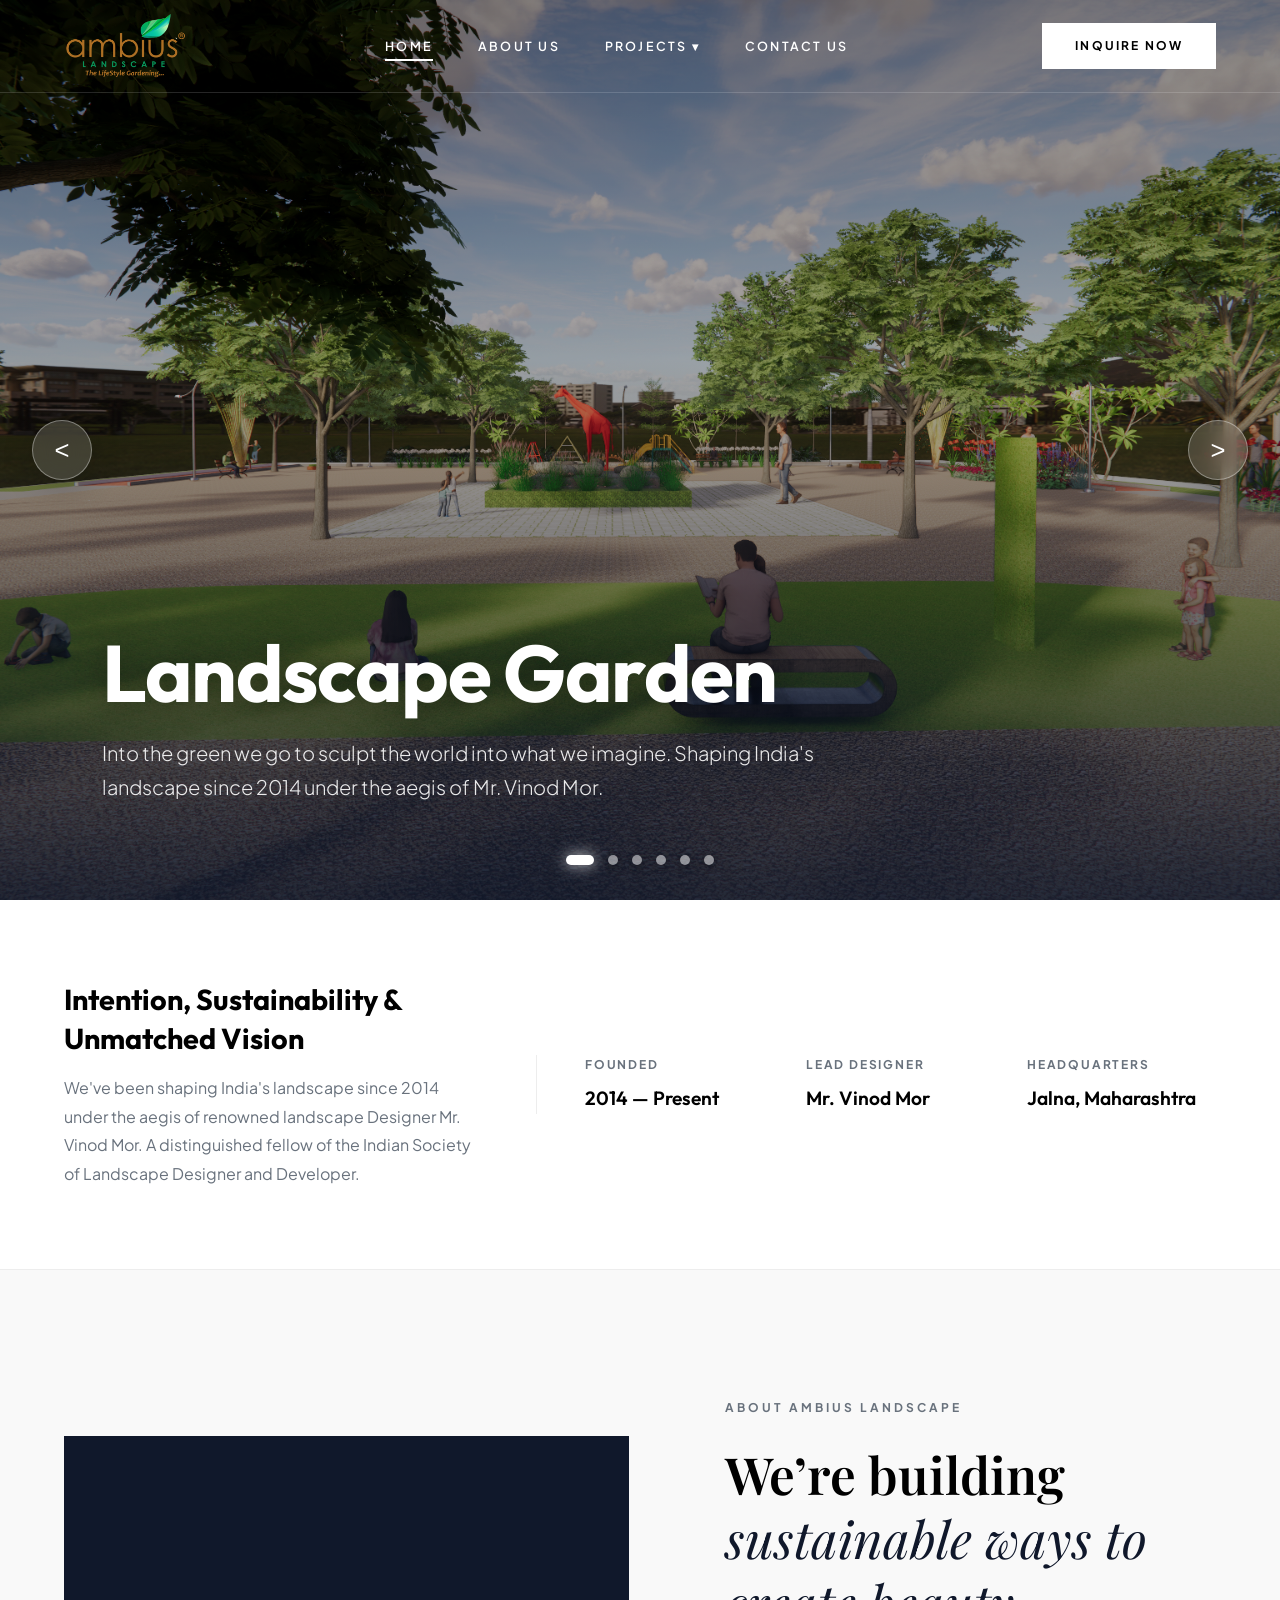
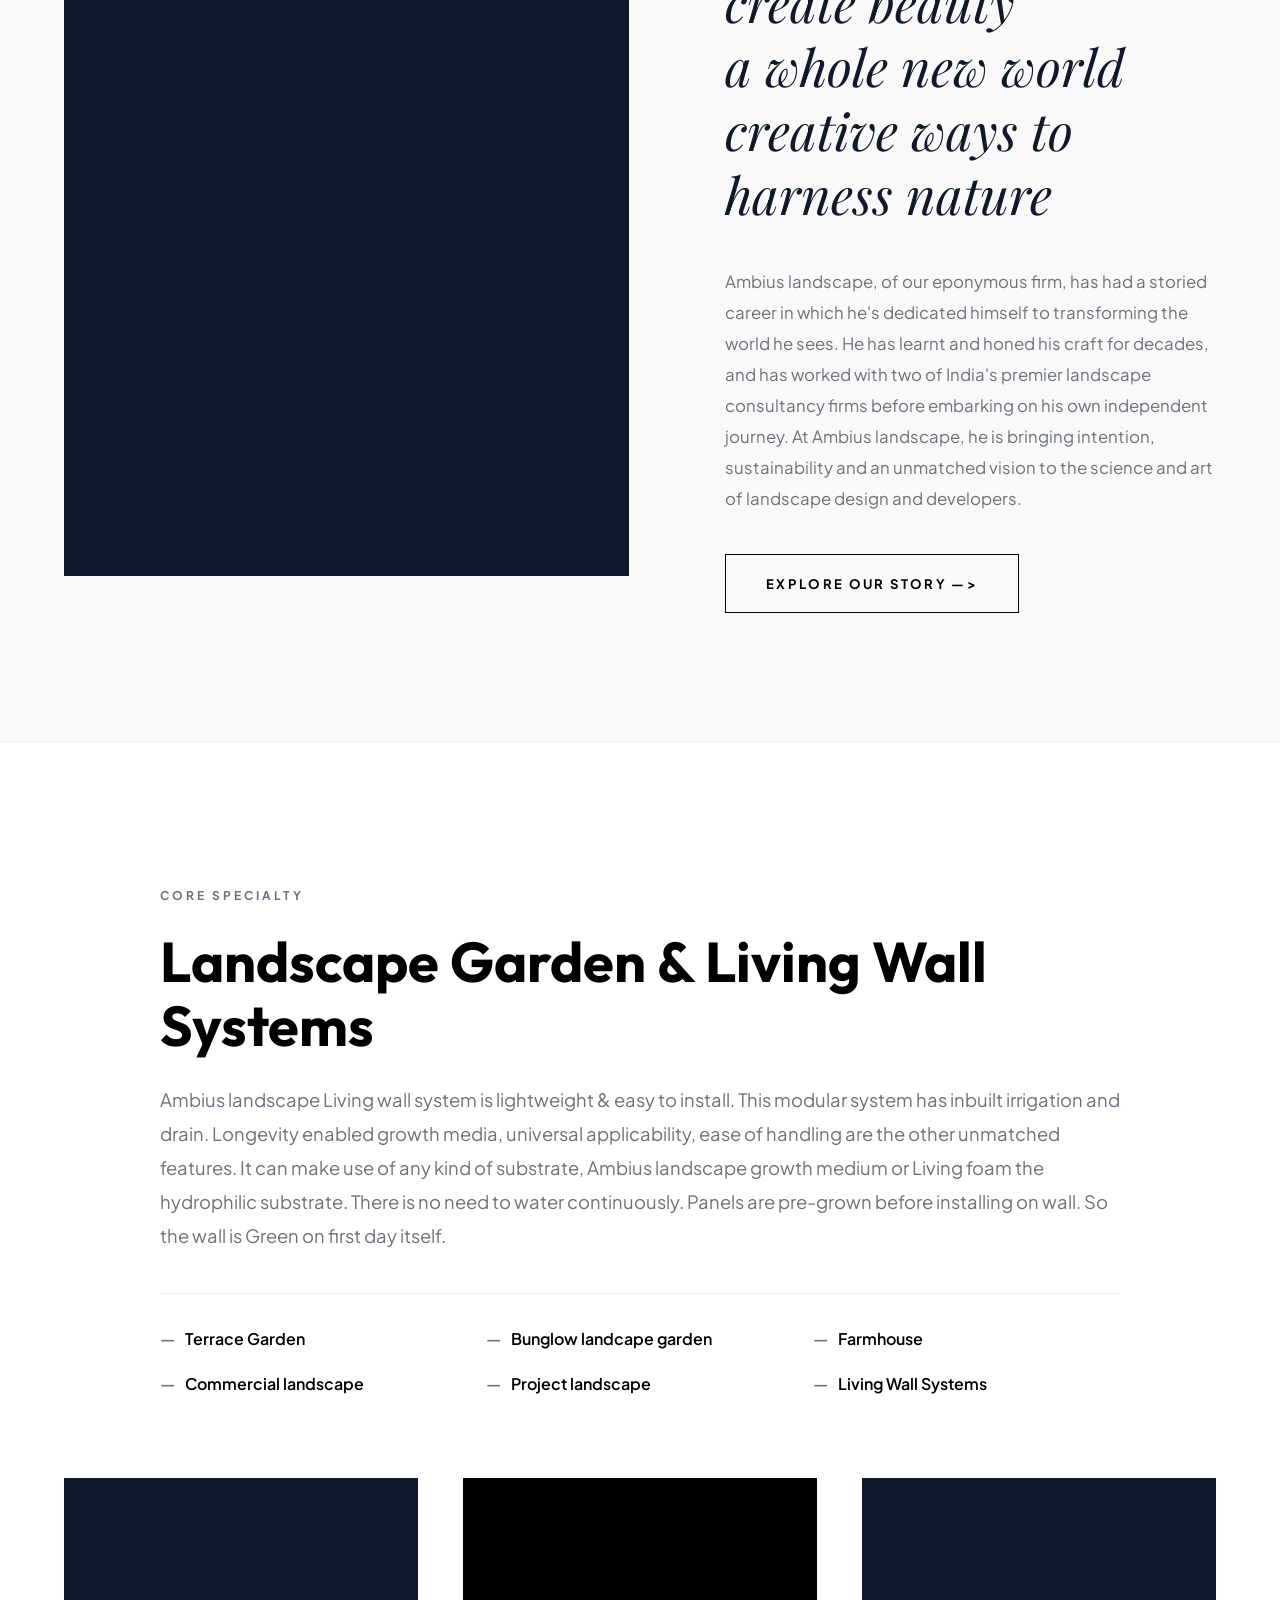
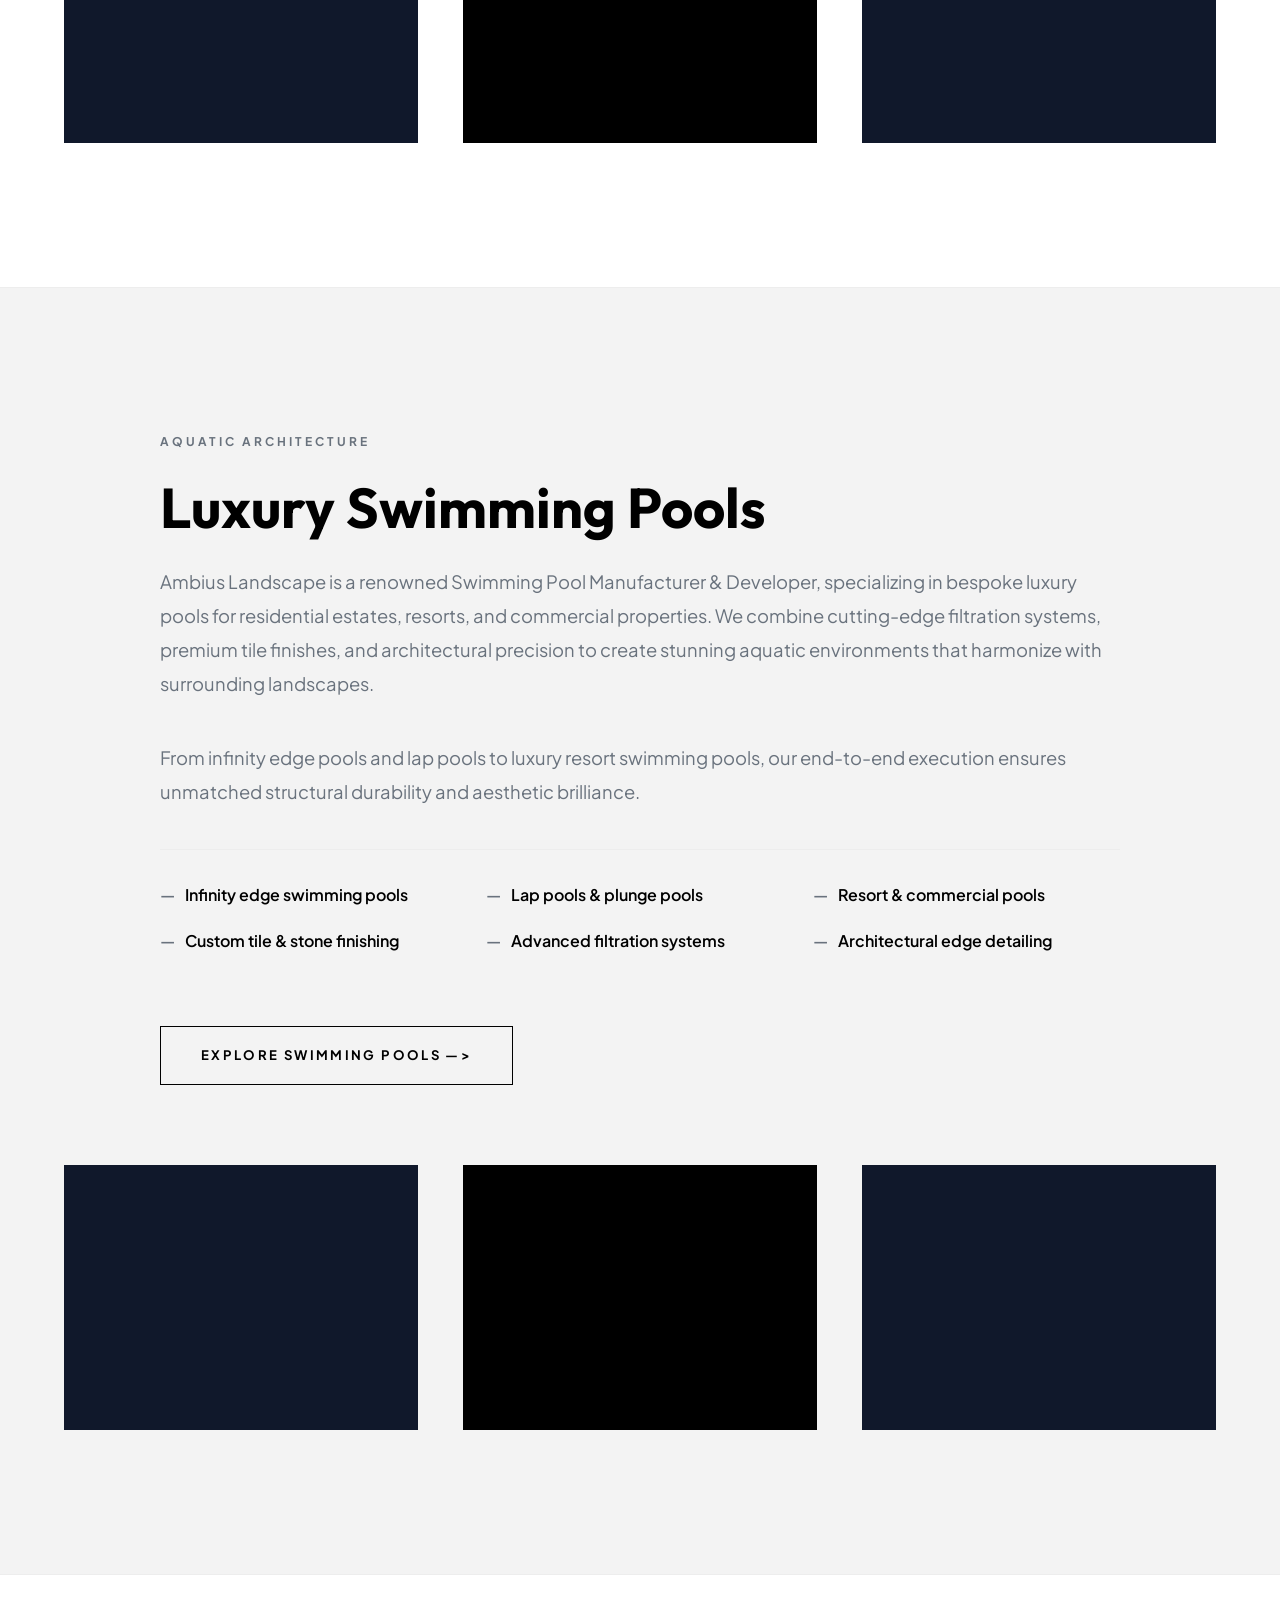
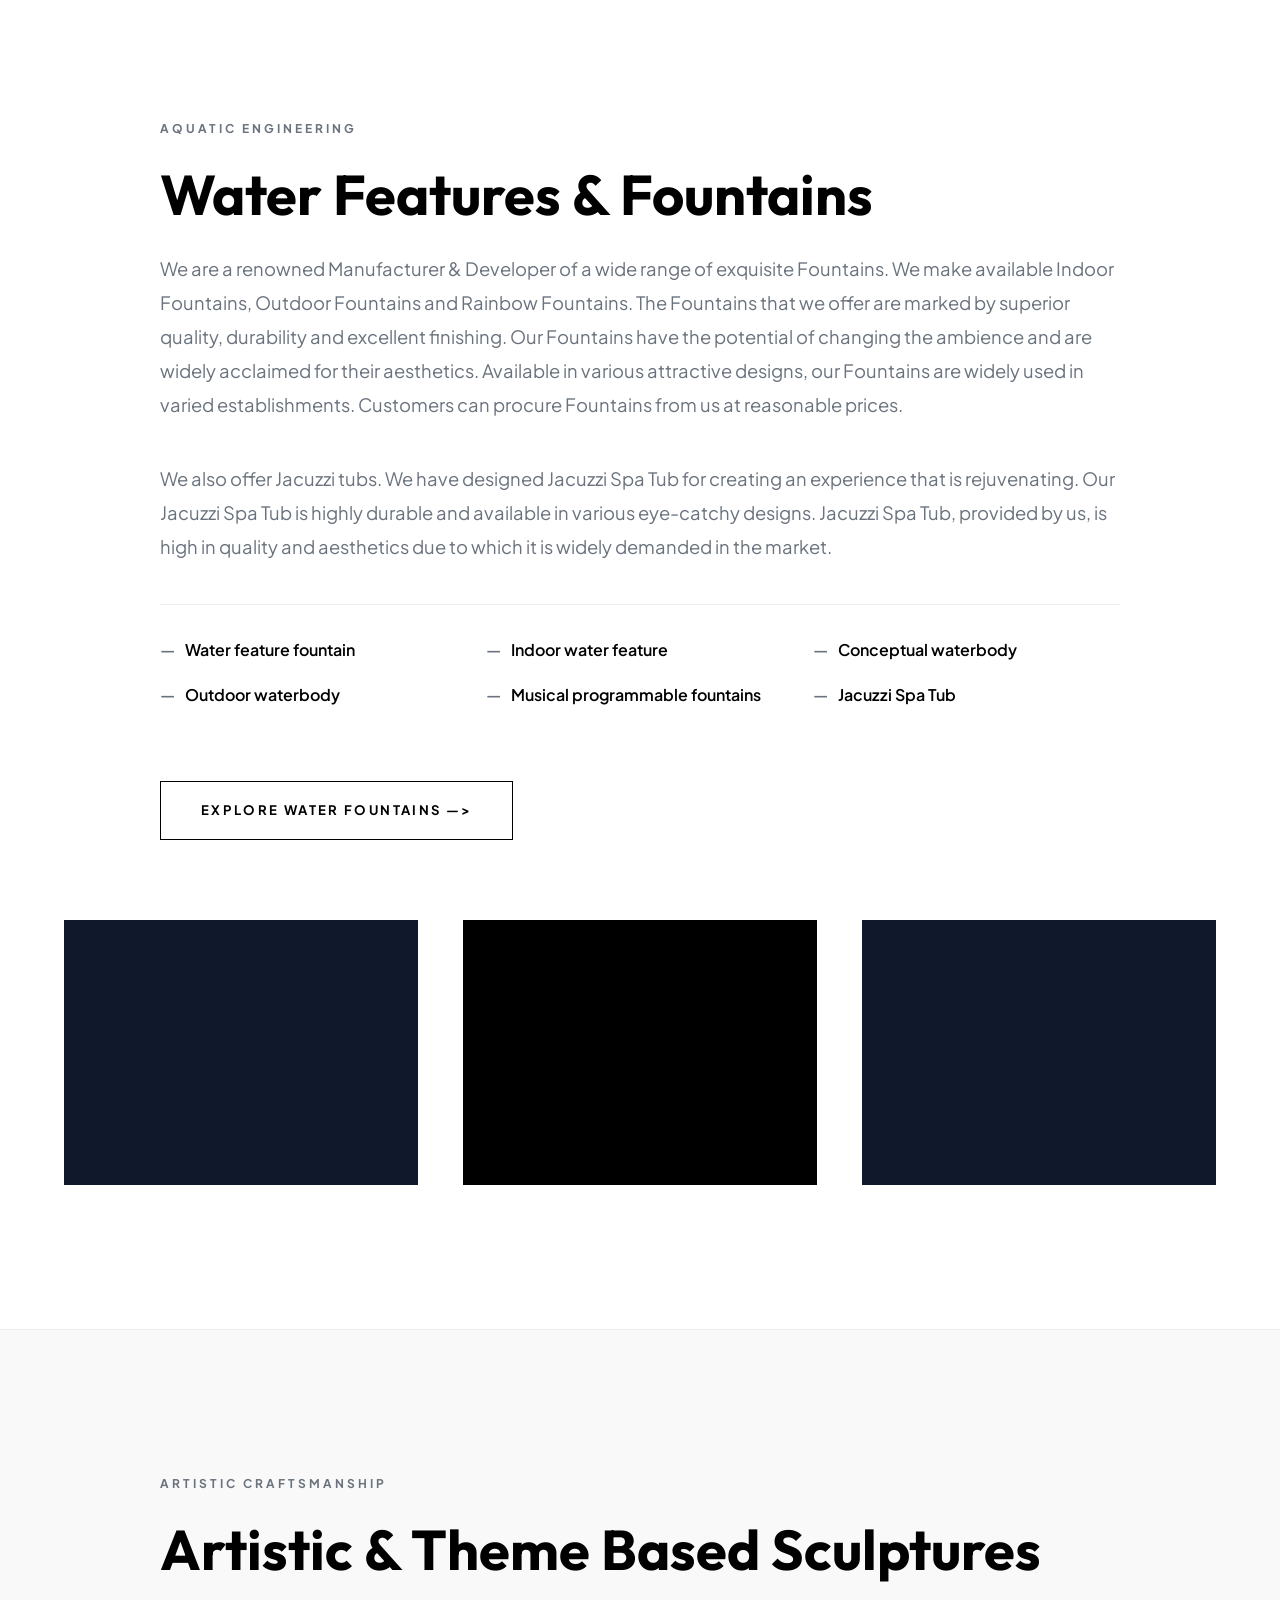
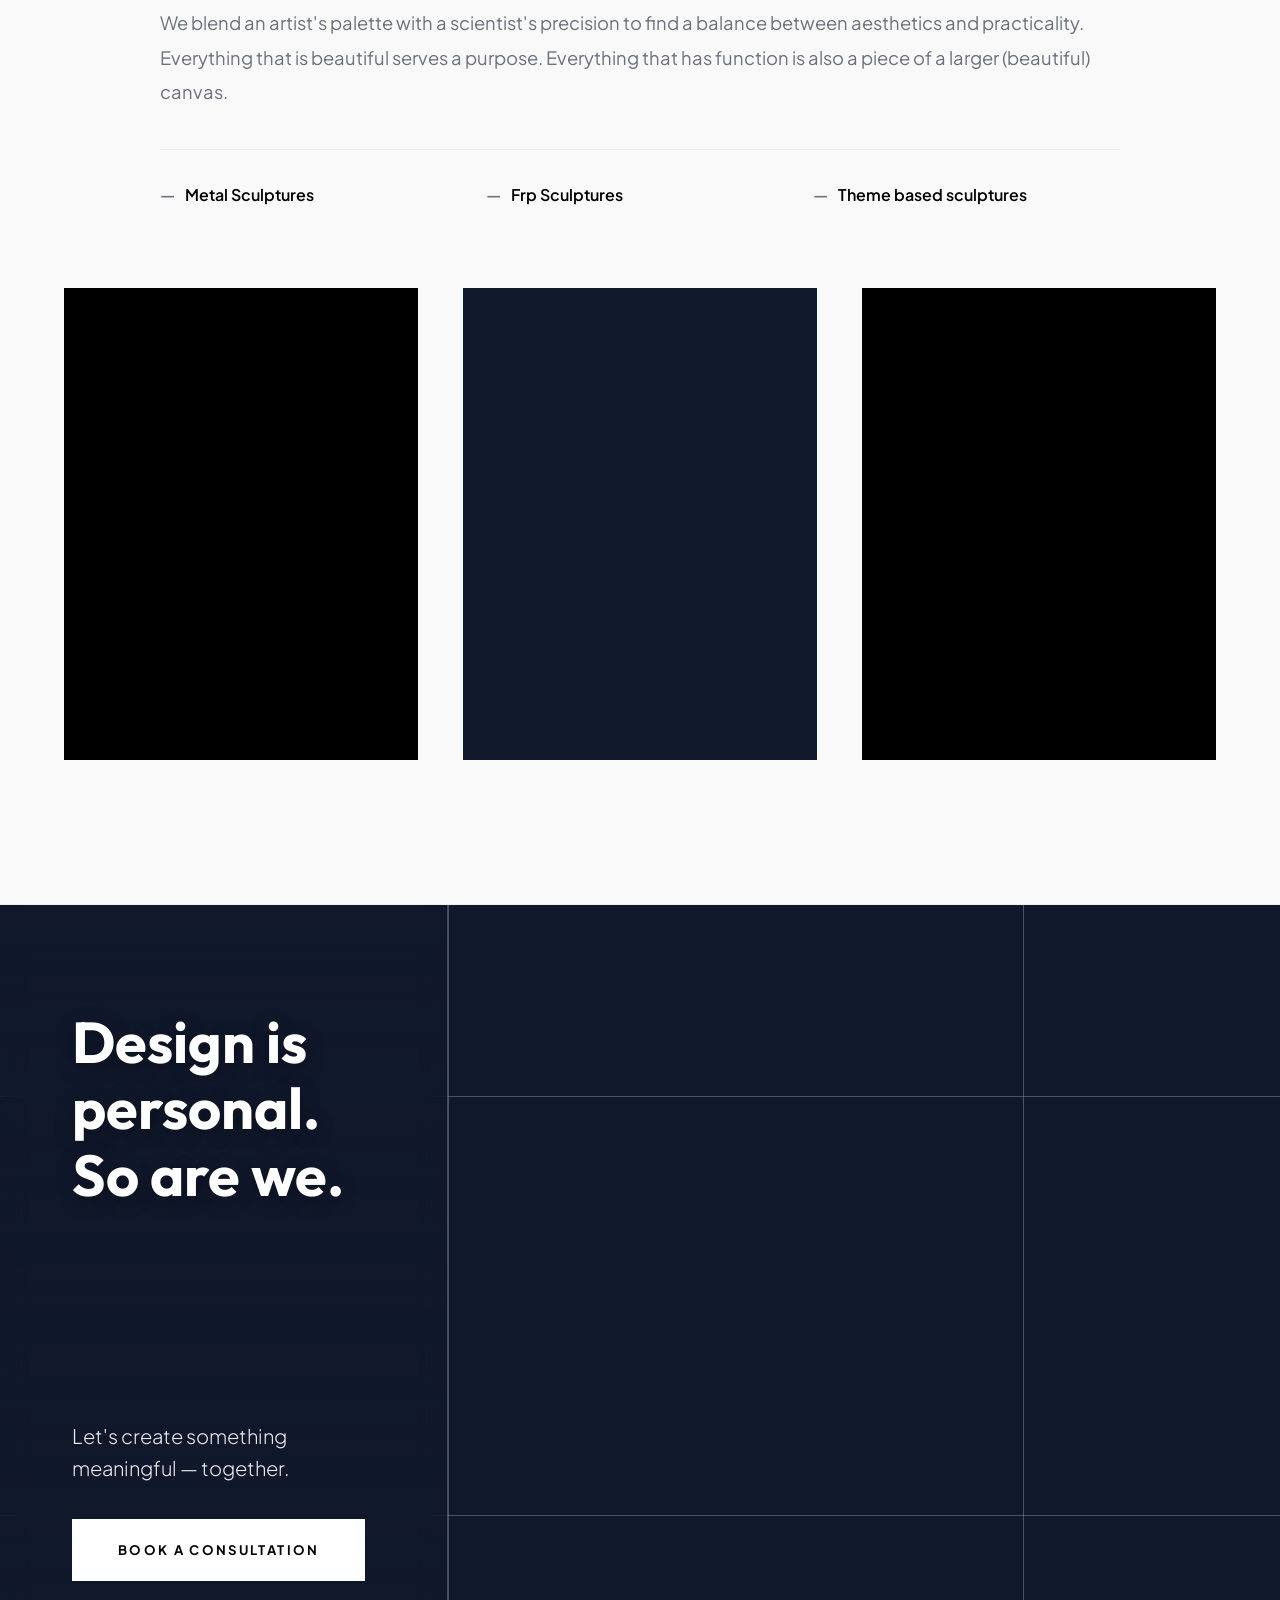
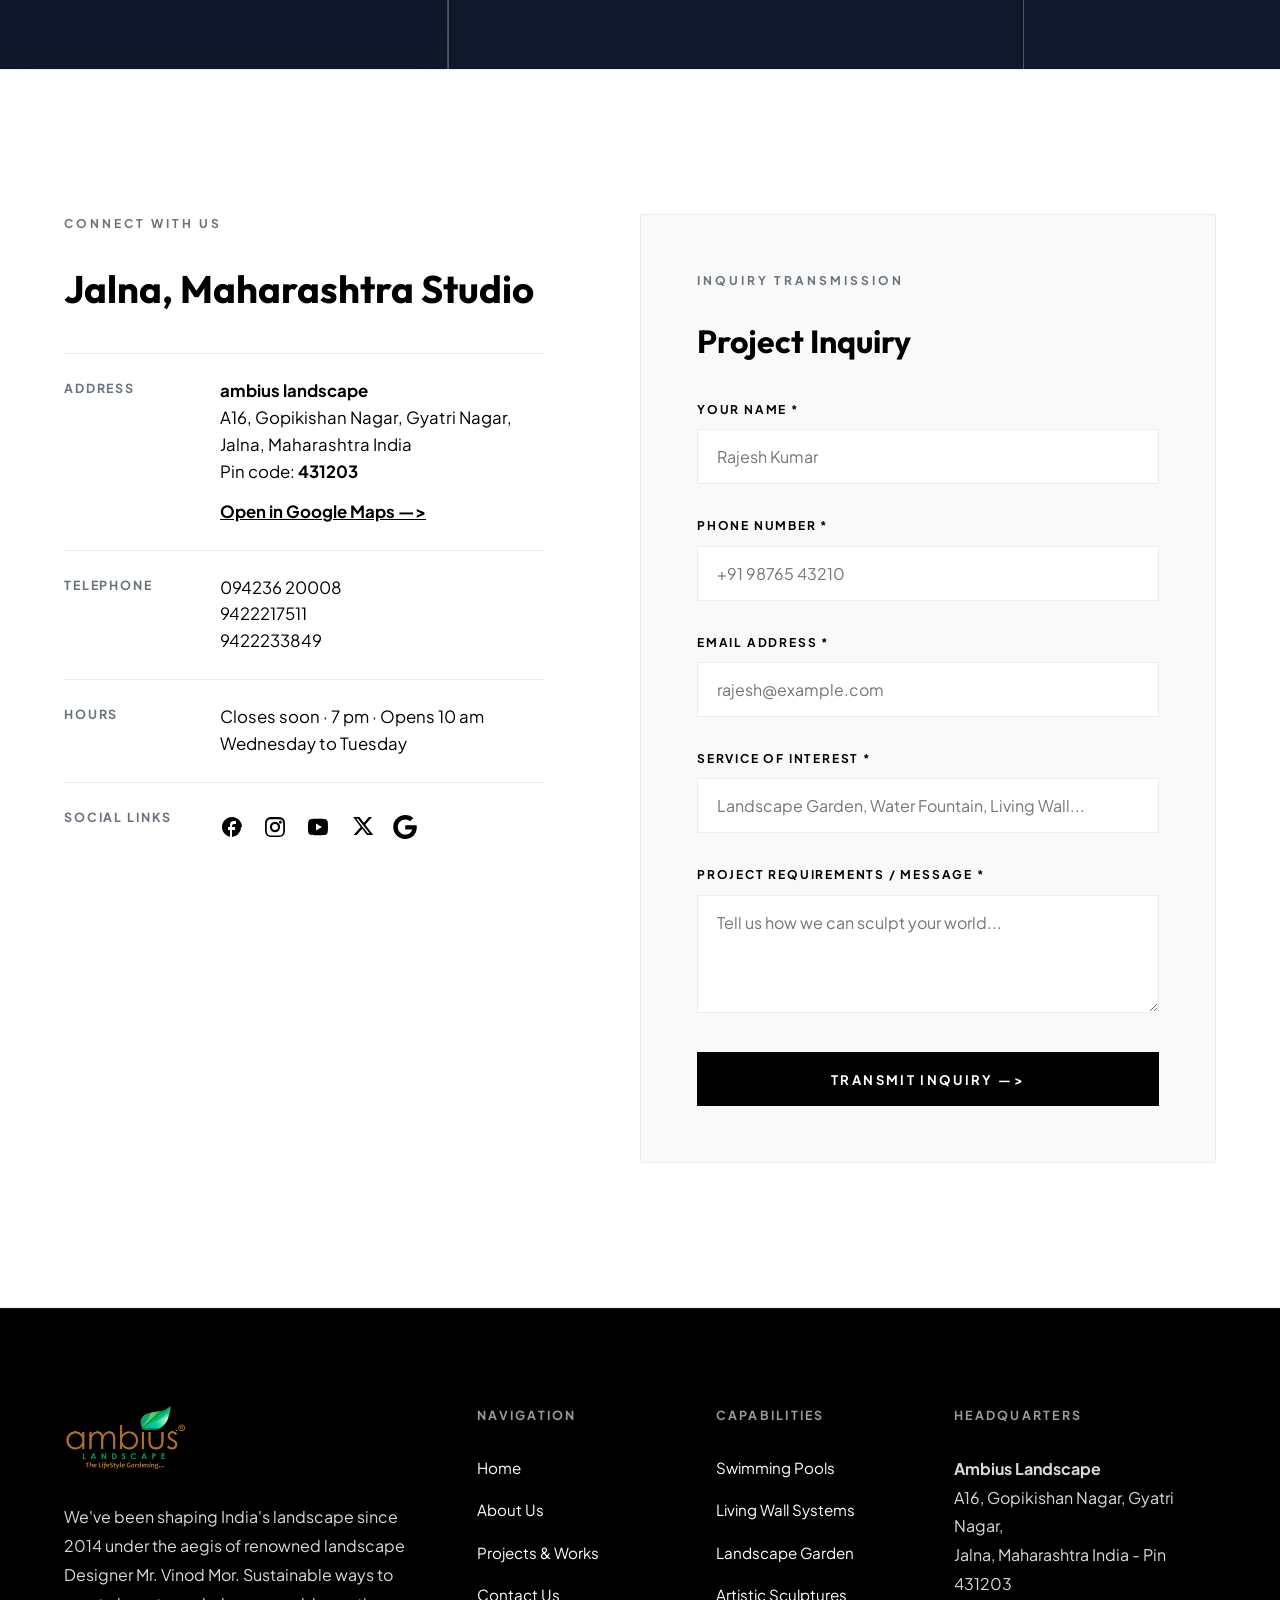
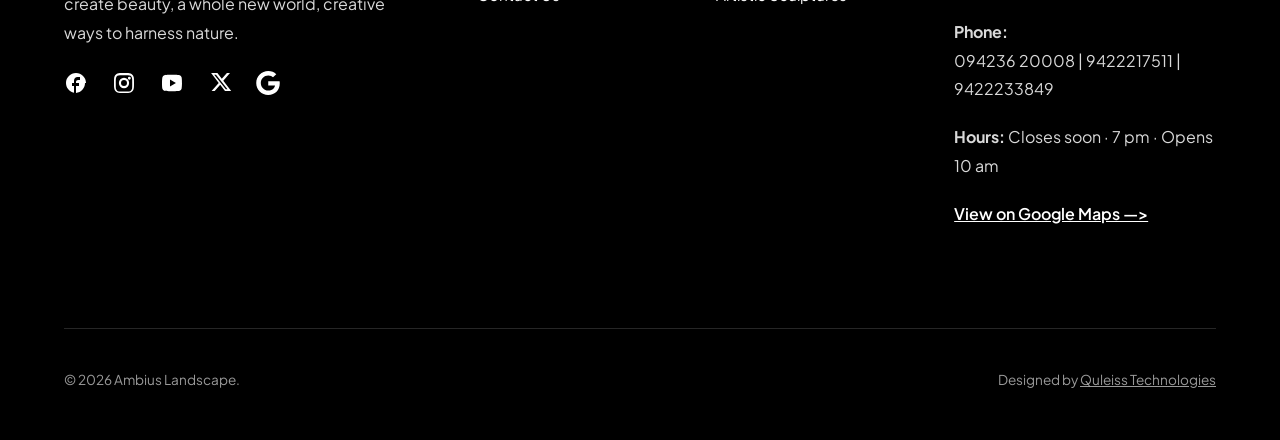
==== commit a9742b89: "Add dedicated Water Features & Fountains section, update 3-column layouts, and add Chhatrapati Sambh" ====
--- a/index.html
+++ b/index.html
@@ -1,12 +1,15 @@
 <!DOCTYPE html>
 <html lang="en">
+
 <head>
     <meta charset="UTF-8">
     <meta name="viewport" content="width=device-width, initial-scale=1.0">
     <title>Ambius Landscape | Casa Palermo Editorial Architecture & Landscape</title>
-    <meta name="description" content="We've been shaping India's landscape since 2014 under the aegis of renowned landscape Designer Mr. Vinod Mor. Sustainable ways to create beauty and harness nature.">
+    <meta name="description"
+        content="We've been shaping India's landscape since 2014 under the aegis of renowned landscape Designer Mr. Vinod Mor. Sustainable ways to create beauty and harness nature.">
     <link rel="stylesheet" href="style.css">
 </head>
+
 <body>
 
     <!-- PREMIUM ANIMATED LOADING SCREEN -->
@@ -64,9 +67,13 @@
     <div class="mobile-nav-overlay homepage-mobile-nav" id="mobile-nav-overlay">
         <a href="index.html" class="active">Home</a>
         <a href="about.html">About Us</a>
-        <div class="mobile-nav-dropdown-group" style="width: 100%; display: flex; flex-direction: column; align-items: stretch;">
-            <div class="mobile-dropdown-btn" onclick="this.parentElement.classList.toggle('open'); event.stopPropagation();" style="cursor: pointer;">
-                <span>Projects</span> <span style="font-size: 0.75em; margin-left: 6px; display: inline-block; transition: transform 0.3s ease;">▼</span>
+        <div class="mobile-nav-dropdown-group"
+            style="width: 100%; display: flex; flex-direction: column; align-items: stretch;">
+            <div class="mobile-dropdown-btn"
+                onclick="this.parentElement.classList.toggle('open'); event.stopPropagation();"
+                style="cursor: pointer;">
+                <span>Projects</span> <span
+                    style="font-size: 0.75em; margin-left: 6px; display: inline-block; transition: transform 0.3s ease;">▼</span>
             </div>
             <div class="mobile-submenu-list">
                 <a href="swimming-pools.html" class="mobile-sublink">Swimming Pools</a>
@@ -91,13 +98,16 @@
         <!-- SLIDE 1: LANDSCAPE GARDEN -->
         <div class="hero-slide active">
             <div class="hero-bg-wrapper">
-                <img src="ambius-data/website data/landscape design/landdesign8.png" alt="Landscape Garden" class="hero-bg-image" onerror="this.src='ambius-data/website data/landscape design/landdesign7.png'">
+                <img src="ambius-data/website data/landscape design/landdesign8.png" alt="Landscape Garden"
+                    class="hero-bg-image"
+                    onerror="this.src='ambius-data/website data/landscape design/landdesign7.png'">
             </div>
             <div class="hero-gradient-overlay"></div>
             <div class="hero-content">
                 <h1 class="hero-title">Landscape Garden</h1>
                 <p class="hero-subtitle">
-                    Into the green we go to sculpt the world into what we imagine. Shaping India's landscape since 2014 under the aegis of Mr. Vinod Mor.
+                    Into the green we go to sculpt the world into what we imagine. Shaping India's landscape since 2014
+                    under the aegis of Mr. Vinod Mor.
                 </p>
             </div>
         </div>
@@ -111,7 +121,8 @@
             <div class="hero-content">
                 <h1 class="hero-title">Terrace Garden</h1>
                 <p class="hero-subtitle">
-                    Urban rooftop sanctuaries equipped with pre-grown living wall systems, inbuilt irrigation, and lightweight sustainable growth media.
+                    Urban rooftop sanctuaries equipped with pre-grown living wall systems, inbuilt irrigation, and
+                    lightweight sustainable growth media.
                 </p>
             </div>
         </div>
@@ -119,13 +130,15 @@
         <!-- SLIDE 3: BUNGLOW LANDSCAPE GARDEN -->
         <div class="hero-slide">
             <div class="hero-bg-wrapper">
-                <img src="ambius-data/website data/projects/pro2.jpeg" alt="Bunglow Landscape Garden" class="hero-bg-image">
+                <img src="ambius-data/website data/projects/pro2.jpeg" alt="Bunglow Landscape Garden"
+                    class="hero-bg-image">
             </div>
             <div class="hero-gradient-overlay"></div>
             <div class="hero-content">
                 <h1 class="hero-title">Bunglow Landscape Garden</h1>
                 <p class="hero-subtitle">
-                    Harmonizing luxury residential architecture with serene botanical beauty and custom artistic sculptures.
+                    Harmonizing luxury residential architecture with serene botanical beauty and custom artistic
+                    sculptures.
                 </p>
             </div>
         </div>
@@ -139,7 +152,8 @@
             <div class="hero-content">
                 <h1 class="hero-title">Farmhouse</h1>
                 <p class="hero-subtitle">
-                    Transforming sprawling estates into eco-friendly retreats that blend harmoniously with surrounding natural habitats.
+                    Transforming sprawling estates into eco-friendly retreats that blend harmoniously with surrounding
+                    natural habitats.
                 </p>
             </div>
         </div>
@@ -153,7 +167,8 @@
             <div class="hero-content">
                 <h1 class="hero-title">Commercial Landscape</h1>
                 <p class="hero-subtitle">
-                    Developing sustainable, environment-friendly biophilic spaces and energy-efficient green buildings for corporate campuses.
+                    Developing sustainable, environment-friendly biophilic spaces and energy-efficient green buildings
+                    for corporate campuses.
                 </p>
             </div>
         </div>
@@ -167,7 +182,8 @@
             <div class="hero-content">
                 <h1 class="hero-title">Project Landscape</h1>
                 <p class="hero-subtitle">
-                    Comprehensive landscape consultancy and turnkey development backed by decades of research, innovation, and horticultural excellence.
+                    Comprehensive landscape consultancy and turnkey development backed by decades of research,
+                    innovation, and horticultural excellence.
                 </p>
             </div>
         </div>
@@ -188,7 +204,8 @@
             <div class="editorial-intro text-reveal-left">
                 <h2>Intention, Sustainability & Unmatched Vision</h2>
                 <p>
-                    We've been shaping India's landscape since 2014 under the aegis of renowned landscape Designer Mr. Vinod Mor. A distinguished fellow of the Indian Society of Landscape Designer and Developer.
+                    We've been shaping India's landscape since 2014 under the aegis of renowned landscape Designer Mr.
+                    Vinod Mor. A distinguished fellow of the Indian Society of Landscape Designer and Developer.
                 </p>
             </div>
             <div class="editorial-stats-columns text-reveal-right">
@@ -217,7 +234,8 @@
             <!-- Left BIG Showcase Image with Reveal Type 1 (Navy Curtain Wipe) -->
             <div class="about-img-container">
                 <div class="reveal-wrapper anim-curtain-navy" style="height: 100%; width: 100%;">
-                    <img src="ambius-data/owner.jpeg" alt="Mr. Vinod Mor - Landscape Designer" onerror="this.src='ambius-data/website data/landscape design/landdesign5.png'">
+                    <img src="ambius-data/owner.jpeg" alt="Mr. Vinod Mor - Landscape Designer"
+                        onerror="this.src='ambius-data/website data/landscape design/landdesign5.png'">
                 </div>
             </div>
             <!-- Right Editorial Typography & EXACT USER QUOTE -->
@@ -230,9 +248,13 @@
                     <span>creative ways to harness nature</span>
                 </h2>
                 <p class="about-editorial-desc">
-                    Ambius landscape, of our eponymous firm, has had a storied career in which he's dedicated himself to transforming the world he sees. He has learnt and honed his craft for decades, and has worked with two of India's premier landscape consultancy firms before embarking on his own independent journey. At Ambius landscape, he is bringing intention, sustainability and an unmatched vision to the science and art of landscape design and developers.
-                </p>
-                <a href="about.html" class="btn-editorial">Explore Our Story  —&gt;</a>
+                    Ambius landscape, of our eponymous firm, has had a storied career in which he's dedicated himself to
+                    transforming the world he sees. He has learnt and honed his craft for decades, and has worked with
+                    two of India's premier landscape consultancy firms before embarking on his own independent journey.
+                    At Ambius landscape, he is bringing intention, sustainability and an unmatched vision to the science
+                    and art of landscape design and developers.
+                </p>
+                <a href="about.html" class="btn-editorial">Explore Our Story —&gt;</a>
             </div>
         </div>
     </section>
@@ -248,7 +270,11 @@
             <span class="section-tag">CORE SPECIALTY</span>
             <h2>Landscape Garden & Living Wall Systems</h2>
             <p>
-                Ambius landscape Living wall system is lightweight & easy to install. This modular system has inbuilt irrigation and drain. Longevity enabled growth media, universal applicability, ease of handling are the other unmatched features. It can make use of any kind of substrate, Ambius landscape growth medium or Living foam the hydrophilic substrate. There is no need to water continuously. Panels are pre-grown before installing on wall. So the wall is Green on first day itself.
+                Ambius landscape Living wall system is lightweight & easy to install. This modular system has inbuilt
+                irrigation and drain. Longevity enabled growth media, universal applicability, ease of handling are the
+                other unmatched features. It can make use of any kind of substrate, Ambius landscape growth medium or
+                Living foam the hydrophilic substrate. There is no need to water continuously. Panels are pre-grown
+                before installing on wall. So the wall is Green on first day itself.
             </p>
             <ul class="ed-list-grid">
                 <li>Terrace Garden</li>
@@ -260,22 +286,32 @@
             </ul>
         </div>
 
-        <!-- MASSIVE 2-IMAGE ROW (BIG ARCHITECTURAL SCALE) -->
-        <div class="big-images-row-2">
-            <!-- BIG CARD 1: Uses Reveal Type 2 (.anim-center-doors - Double Shutters Parting from Center) -->
+        <!-- MASSIVE 3-IMAGE ROW (BIG ARCHITECTURAL SCALE) -->
+        <div class="big-images-row-3">
+            <!-- BIG CARD 1: Uses Reveal Type 1 (.anim-curtain-navy - Solid Navy Wipe) -->
             <a href="gardening.html" class="big-card text-reveal-up">
-                <div class="big-card-img">
-                    <div class="reveal-wrapper anim-center-doors" style="height: 100%; width: 100%;">
-                        <img src="ambius-data/website data/projects/pro1.jpg" alt="Terrace Garden Sanctuary">
-                    </div>
-                </div>
-            </a>
-
-            <!-- BIG CARD 2: Uses Reveal Type 1 (.anim-curtain-navy - Solid Navy Wipe) -->
+                <div class="big-card-img-landscape">
+                    <div class="reveal-wrapper anim-curtain-navy" style="height: 100%; width: 100%;">
+                        <img src="ambius-data/website data/landscape design/landdesign2.jpg"
+                            alt="Terrace Garden Sanctuary">
+                    </div>
+                </div>
+            </a>
+
+            <!-- BIG CARD 2: Uses Reveal Type 2 (.anim-center-doors - Double Shutters Parting from Center) -->
             <a href="landscape-design.html" class="big-card text-reveal-up delay-1">
-                <div class="big-card-img">
-                    <div class="reveal-wrapper anim-curtain-navy delay-1" style="height: 100%; width: 100%;">
-                        <img src="ambius-data/website data/projects/pro2.jpeg" alt="Bungalow Landscape">
+                <div class="big-card-img-landscape">
+                    <div class="reveal-wrapper anim-center-doors delay-1" style="height: 100%; width: 100%;">
+                        <img src="ambius-data/website data/gardening/gardening10.webp" alt="Bungalow Landscape">
+                    </div>
+                </div>
+            </a>
+
+            <!-- BIG CARD 3: Uses Reveal Type 1 (.anim-curtain-navy - Solid Navy Wipe) -->
+            <a href="living-wall-systems.html" class="big-card text-reveal-up delay-2">
+                <div class="big-card-img-landscape">
+                    <div class="reveal-wrapper anim-curtain-navy delay-2" style="height: 100%; width: 100%;">
+                        <img src="ambius-data/website data/gardening/gardening1.webp" alt="Living Wall System">
                     </div>
                 </div>
             </a>
@@ -293,10 +329,14 @@
             <span class="section-tag">AQUATIC ARCHITECTURE</span>
             <h2>Luxury Swimming Pools</h2>
             <p>
-                Ambius Landscape is a renowned Swimming Pool Manufacturer & Developer, specializing in bespoke luxury pools for residential estates, resorts, and commercial properties. We combine cutting-edge filtration systems, premium tile finishes, and architectural precision to create stunning aquatic environments that harmonize with surrounding landscapes.
+                Ambius Landscape is a renowned Swimming Pool Manufacturer & Developer, specializing in bespoke luxury
+                pools for residential estates, resorts, and commercial properties. We combine cutting-edge filtration
+                systems, premium tile finishes, and architectural precision to create stunning aquatic environments that
+                harmonize with surrounding landscapes.
             </p>
             <p>
-                From infinity edge pools and lap pools to luxury resort swimming pools, our end-to-end execution ensures unmatched structural durability and aesthetic brilliance.
+                From infinity edge pools and lap pools to luxury resort swimming pools, our end-to-end execution ensures
+                unmatched structural durability and aesthetic brilliance.
             </p>
             <ul class="ed-list-grid">
                 <li>Infinity edge swimming pools</li>
@@ -306,7 +346,8 @@
                 <li>Advanced filtration systems</li>
                 <li>Architectural edge detailing</li>
             </ul>
-            <a href="swimming-pools.html" class="btn-editorial" style="margin-top: 1.5rem;">Explore Swimming Pools  —&gt;</a>
+            <a href="swimming-pools.html" class="btn-editorial" style="margin-top: 1.5rem;">Explore Swimming Pools
+                —&gt;</a>
         </div>
 
         <!-- MASSIVE 3-IMAGE ROW (BIG ARCHITECTURAL SCALE) -->
@@ -333,7 +374,7 @@
             <a href="swimming-pools.html" class="big-card text-reveal-up delay-2">
                 <div class="big-card-img-landscape">
                     <div class="reveal-wrapper anim-curtain-navy delay-2" style="height: 100%; width: 100%;">
-                        <img src="ambius-data/website data/swimming pools/spool6.jpeg" alt="Resort Pool">
+                        <img src="ambius-data/website data/swimming pools/spool4.jpg" alt="Resort Pool">
                     </div>
                 </div>
             </a>
@@ -341,7 +382,78 @@
     </section>
 
     <!-- ==========================================================================
-         DEDICATED SECTION 3: ARTISTIC & THEME BASED SCULPTURES
+         DEDICATED SECTION 3: WATER FEATURES & FOUNTAINS
+         - Descriptive block on top
+         - A ROW OF ONLY 2 MASSIVE, BIG IMAGES BELOW IT!
+         ========================================================================== -->
+    <section class="dedicated-offering-section">
+        <!-- Text block on top -->
+        <div class="section-intro-block text-reveal-up">
+            <span class="section-tag">AQUATIC ENGINEERING</span>
+            <h2>Water Features & Fountains</h2>
+            <p>
+                We are a renowned Manufacturer & Developer of a wide range of exquisite Fountains. We make available
+                Indoor Fountains, Outdoor Fountains and Rainbow Fountains. The Fountains that we offer are marked by
+                superior quality, durability and excellent finishing. Our Fountains have the potential of changing the
+                ambience and are widely acclaimed for their aesthetics. Available in various attractive designs, our
+                Fountains are widely used in varied establishments. Customers can procure Fountains from us at
+                reasonable
+                prices.
+            </p>
+            <p>
+                We also offer Jacuzzi tubs. We have designed Jacuzzi Spa Tub for creating an experience that is
+                rejuvenating. Our Jacuzzi Spa Tub is highly durable and available in various eye-catchy designs. Jacuzzi
+                Spa Tub, provided by us, is high in quality and aesthetics due to which it is widely demanded in the
+                market.
+            </p>
+            <ul class="ed-list-grid">
+                <li>Water feature fountain</li>
+                <li>Indoor water feature</li>
+                <li>Conceptual waterbody</li>
+                <li>Outdoor waterbody</li>
+                <li>Musical programmable fountains</li>
+                <li>Jacuzzi Spa Tub</li>
+            </ul>
+            <a href="water-fountains.html" class="btn-editorial" style="margin-top: 1.5rem;">Explore Water Fountains
+                —&gt;</a>
+        </div>
+
+        <!-- MASSIVE 3-IMAGE ROW (BIG ARCHITECTURAL SCALE) -->
+        <div class="big-images-row-3">
+            <!-- BIG CARD 1: Uses Reveal Type 1 (.anim-curtain-navy - Solid Navy Wipe) -->
+            <a href="water-fountains.html" class="big-card text-reveal-up">
+                <div class="big-card-img-landscape">
+                    <div class="reveal-wrapper anim-curtain-navy" style="height: 100%; width: 100%;">
+                        <img src="ambius-data/website data/fountain/sambhaji-fountain.jpg"
+                            alt="Chhatrapati Sambhaji Maharaj Udyan Water Fountain">
+                    </div>
+                </div>
+            </a>
+
+            <!-- BIG CARD 2: Uses Reveal Type 2 (.anim-center-doors - Double Shutters Parting from Center) -->
+            <a href="water-fountains.html" class="big-card text-reveal-up delay-1">
+                <div class="big-card-img-landscape">
+                    <div class="reveal-wrapper anim-center-doors delay-1" style="height: 100%; width: 100%;">
+                        <img src="ambius-data/website data/fountain/musical fountains/mfountain3.jpg"
+                            alt="Musical Water Fountain">
+                    </div>
+                </div>
+            </a>
+
+            <!-- BIG CARD 3: Uses Reveal Type 1 (.anim-curtain-navy - Solid Navy Wipe) -->
+            <a href="water-fountains.html" class="big-card text-reveal-up delay-2">
+                <div class="big-card-img-landscape">
+                    <div class="reveal-wrapper anim-curtain-navy delay-2" style="height: 100%; width: 100%;">
+                        <img src="ambius-data/website data/fountain/musical fountains/mfountain2.jpg"
+                            alt="Architectural Water Fountain">
+                    </div>
+                </div>
+            </a>
+        </div>
+    </section>
+
+    <!-- ==========================================================================
+         DEDICATED SECTION 4: ARTISTIC & THEME BASED SCULPTURES
          - Descriptive block on top
          - A ROW OF ONLY 2 MASSIVE, BIG IMAGES BELOW IT!
          ========================================================================== -->
@@ -351,7 +463,9 @@
             <span class="section-tag">ARTISTIC CRAFTSMANSHIP</span>
             <h2>Artistic & Theme Based Sculptures</h2>
             <p>
-                We blend an artist's palette with a scientist's precision to find a balance between aesthetics and practicality. Everything that is beautiful serves a purpose. Everything that has function is also a piece of a larger (beautiful) canvas.
+                We blend an artist's palette with a scientist's precision to find a balance between aesthetics and
+                practicality. Everything that is beautiful serves a purpose. Everything that has function is also a
+                piece of a larger (beautiful) canvas.
             </p>
             <ul class="ed-list-grid">
                 <li>Metal Sculptures</li>
@@ -366,7 +480,7 @@
             <a href="contact.html" class="big-card text-reveal-up">
                 <div class="big-card-img-portrait">
                     <div class="reveal-wrapper anim-center-doors" style="height: 100%; width: 100%;">
-                        <img src="ambius-data/website data/sculptures/sculptures1.png" alt="Metal Sculpture">
+                        <img src="ambius-data/website data/scuplture/sculpture17.jpeg" alt="Metal Sculpture">
                     </div>
                 </div>
             </a>
@@ -375,7 +489,7 @@
             <a href="contact.html" class="big-card text-reveal-up delay-1">
                 <div class="big-card-img-portrait">
                     <div class="reveal-wrapper anim-curtain-navy delay-1" style="height: 100%; width: 100%;">
-                        <img src="ambius-data/website data/sculptures/sculptures2.jpg" alt="FRP Sculpture">
+                        <img src="ambius-data/website data/scuplture/sculpture15.jpeg" alt="FRP Sculpture">
                     </div>
                 </div>
             </a>
@@ -444,7 +558,9 @@
                         A16, Gopikishan Nagar, Gyatri Nagar,<br>
                         Jalna, Maharashtra India<br>
                         Pin code: <strong>431203</strong><br>
-                        <a href="https://maps.app.goo.gl/4oX7WUUzMGfr9oxDA" target="_blank" style="display: inline-block; margin-top: 0.8rem; font-weight: 700; text-decoration: underline;">Open in Google Maps  —&gt;</a>
+                        <a href="https://maps.app.goo.gl/4oX7WUUzMGfr9oxDA" target="_blank"
+                            style="display: inline-block; margin-top: 0.8rem; font-weight: 700; text-decoration: underline;">Open
+                            in Google Maps —&gt;</a>
                     </div>
                 </div>
 
@@ -467,21 +583,47 @@
 
                 <div class="ed-info-row">
                     <span class="ed-info-label">SOCIAL LINKS</span>
-                    <div class="ed-info-value" style="display: flex; gap: 1.2rem; align-items: center; margin-top: 0.5rem; flex-wrap: wrap;">
-                        <a href="https://www.facebook.com/ambiuslandscape/" target="_blank" aria-label="Facebook" style="color: #000000; display: inline-flex; align-items: center; transition: transform 0.2s ease, opacity 0.2s ease;">
-                            <svg width="24" height="24" viewBox="0 0 24 24" fill="currentColor" xmlns="http://www.w3.org/2000/svg"><path d="M22 12c0-5.52-4.48-10-10-10S2 6.48 2 12c0 4.84 3.44 8.87 8 9.8V15H8v-3h2V9.5C10 7.57 11.57 6 13.5 6H16v3h-2c-1.1 0-2 .9-2 2v1h3v3h-3v6.95c5.05-.5 9-4.76 9-9.95z"/></svg>
+                    <div class="ed-info-value"
+                        style="display: flex; gap: 1.2rem; align-items: center; margin-top: 0.5rem; flex-wrap: wrap;">
+                        <a href="https://www.facebook.com/ambiuslandscape/" target="_blank" aria-label="Facebook"
+                            style="color: #000000; display: inline-flex; align-items: center; transition: transform 0.2s ease, opacity 0.2s ease;">
+                            <svg width="24" height="24" viewBox="0 0 24 24" fill="currentColor"
+                                xmlns="http://www.w3.org/2000/svg">
+                                <path
+                                    d="M22 12c0-5.52-4.48-10-10-10S2 6.48 2 12c0 4.84 3.44 8.87 8 9.8V15H8v-3h2V9.5C10 7.57 11.57 6 13.5 6H16v3h-2c-1.1 0-2 .9-2 2v1h3v3h-3v6.95c5.05-.5 9-4.76 9-9.95z" />
+                            </svg>
                         </a>
-                        <a href="https://www.instagram.com/ambiuslandscape/" target="_blank" aria-label="Instagram" style="color: #000000; display: inline-flex; align-items: center; transition: transform 0.2s ease, opacity 0.2s ease;">
-                            <svg width="24" height="24" viewBox="0 0 24 24" fill="currentColor" xmlns="http://www.w3.org/2000/svg"><path d="M12 2c2.717 0 3.056.01 4.122.06 1.065.05 1.79.217 2.428.465.66.254 1.216.598 1.772 1.153a4.908 4.908 0 0 1 1.153 1.772c.247.637.415 1.363.465 2.428.047 1.066.06 1.405.06 4.122 0 2.717-.01 3.056-.06 4.122-.05 1.065-.218 1.79-.465 2.428a4.883 4.883 0 0 1-1.153 1.772 4.915 4.915 0 0 1-1.772 1.153c-.637.247-1.363.415-2.428.465-1.066.047-1.405.06-4.122.06-2.717 0-3.056-.01-4.122-.06-1.065-.05-1.79-.218-2.428-.465a4.89 4.89 0 0 1-1.772-1.153 4.904 4.904 0 0 1-1.153-1.772c-.248-.637-.415-1.363-.465-2.428C2.013 15.056 2 14.717 2 12c0-2.717.01-3.056.06-4.122.05-1.066.217-1.79.465-2.428a4.88 4.88 0 0 1 1.153-1.772A4.897 4.897 0 0 1 5.45 2.525c.638-.248 1.362-.415 2.428-.465C8.944 2.013 9.283 2 12 2zm0 2.16c-2.67 0-3.003.01-4.058.058-.975.045-1.504.207-1.857.344-.467.182-.8.398-1.15.748-.35.35-.566.683-.748 1.15-.137.353-.3.882-.344 1.857-.048 1.055-.058 1.388-.058 4.058 0 2.67.01 3.003.058 4.058.045.975.207 1.504.344 1.857.182.466.399.8.748 1.15.35.35.683.566 1.15.748.353.137.882.3 1.857.344 1.054.048 1.388.058 4.058.058 2.67 0 3.003-.01 4.058-.058.975-.045 1.504-.207 1.857-.344.467-.182.8-.398 1.15-.748.35-.35.566-.683.748-1.15.137-.353.3-.882.344-1.857.048-1.055.058-1.388.058-4.058 0-2.67-.01-3.003-.058-4.058-.045-.975-.207-1.504-.344-1.857a3.097 3.097 0 0 0-.748-1.15 3.098 3.098 0 0 0-1.15-.748c-.353-.137-.882-.3-1.857-.344-1.055-.048-1.388-.058-4.058-.058zM12 6.865a5.135 5.135 0 1 1 0 10.27 5.135 5.135 0 0 1 0-10.27zm0 2.16a2.975 2.975 0 1 0 0 5.95 2.975 2.975 0 0 0 0-5.95zm5.338-3.205a1.44 1.44 0 1 1 0 2.88 1.44 1.44 0 0 1 0-2.88z"/></svg>
+                        <a href="https://www.instagram.com/ambiuslandscape/" target="_blank" aria-label="Instagram"
+                            style="color: #000000; display: inline-flex; align-items: center; transition: transform 0.2s ease, opacity 0.2s ease;">
+                            <svg width="24" height="24" viewBox="0 0 24 24" fill="currentColor"
+                                xmlns="http://www.w3.org/2000/svg">
+                                <path
+                                    d="M12 2c2.717 0 3.056.01 4.122.06 1.065.05 1.79.217 2.428.465.66.254 1.216.598 1.772 1.153a4.908 4.908 0 0 1 1.153 1.772c.247.637.415 1.363.465 2.428.047 1.066.06 1.405.06 4.122 0 2.717-.01 3.056-.06 4.122-.05 1.065-.218 1.79-.465 2.428a4.883 4.883 0 0 1-1.153 1.772 4.915 4.915 0 0 1-1.772 1.153c-.637.247-1.363.415-2.428.465-1.066.047-1.405.06-4.122.06-2.717 0-3.056-.01-4.122-.06-1.065-.05-1.79-.218-2.428-.465a4.89 4.89 0 0 1-1.772-1.153 4.904 4.904 0 0 1-1.153-1.772c-.248-.637-.415-1.363-.465-2.428C2.013 15.056 2 14.717 2 12c0-2.717.01-3.056.06-4.122.05-1.066.217-1.79.465-2.428a4.88 4.88 0 0 1 1.153-1.772A4.897 4.897 0 0 1 5.45 2.525c.638-.248 1.362-.415 2.428-.465C8.944 2.013 9.283 2 12 2zm0 2.16c-2.67 0-3.003.01-4.058.058-.975.045-1.504.207-1.857.344-.467.182-.8.398-1.15.748-.35.35-.566.683-.748 1.15-.137.353-.3.882-.344 1.857-.048 1.055-.058 1.388-.058 4.058 0 2.67.01 3.003.058 4.058.045.975.207 1.504.344 1.857.182.466.399.8.748 1.15.35.35.683.566 1.15.748.353.137.882.3 1.857.344 1.054.048 1.388.058 4.058.058 2.67 0 3.003-.01 4.058-.058.975-.045 1.504-.207 1.857-.344.467-.182.8-.398 1.15-.748.35-.35.566-.683.748-1.15.137-.353.3-.882.344-1.857.048-1.055.058-1.388.058-4.058 0-2.67-.01-3.003-.058-4.058-.045-.975-.207-1.504-.344-1.857a3.097 3.097 0 0 0-.748-1.15 3.098 3.098 0 0 0-1.15-.748c-.353-.137-.882-.3-1.857-.344-1.055-.048-1.388-.058-4.058-.058zM12 6.865a5.135 5.135 0 1 1 0 10.27 5.135 5.135 0 0 1 0-10.27zm0 2.16a2.975 2.975 0 1 0 0 5.95 2.975 2.975 0 0 0 0-5.95zm5.338-3.205a1.44 1.44 0 1 1 0 2.88 1.44 1.44 0 0 1 0-2.88z" />
+                            </svg>
                         </a>
-                        <a href="https://www.youtube.com/@Vinodmor/" target="_blank" aria-label="YouTube" style="color: #000000; display: inline-flex; align-items: center; transition: transform 0.2s ease, opacity 0.2s ease;">
-                            <svg width="24" height="24" viewBox="0 0 24 24" fill="currentColor" xmlns="http://www.w3.org/2000/svg"><path d="M21.582 6.186a2.684 2.684 0 0 0-1.884-1.9C18.037 3.84 12 3.84 12 3.84s-6.037 0-7.698.446a2.684 2.684 0 0 0-1.884 1.9C2 7.864 2 12 2 12s0 4.136.418 5.814a2.684 2.684 0 0 0 1.884 1.9C5.963 20.16 12 20.16 12 20.16s6.037 0 7.698-.446a2.684 2.684 0 0 0 1.884-1.9C22 16.136 22 12 22 12s0-4.136-.418-5.814zM9.99 15.485V8.515L15.93 12l-5.94 3.485z"/></svg>
+                        <a href="https://www.youtube.com/@Vinodmor/" target="_blank" aria-label="YouTube"
+                            style="color: #000000; display: inline-flex; align-items: center; transition: transform 0.2s ease, opacity 0.2s ease;">
+                            <svg width="24" height="24" viewBox="0 0 24 24" fill="currentColor"
+                                xmlns="http://www.w3.org/2000/svg">
+                                <path
+                                    d="M21.582 6.186a2.684 2.684 0 0 0-1.884-1.9C18.037 3.84 12 3.84 12 3.84s-6.037 0-7.698.446a2.684 2.684 0 0 0-1.884 1.9C2 7.864 2 12 2 12s0 4.136.418 5.814a2.684 2.684 0 0 0 1.884 1.9C5.963 20.16 12 20.16 12 20.16s6.037 0 7.698-.446a2.684 2.684 0 0 0 1.884-1.9C22 16.136 22 12 22 12s0-4.136-.418-5.814zM9.99 15.485V8.515L15.93 12l-5.94 3.485z" />
+                            </svg>
                         </a>
-                        <a href="https://x.com/AmbiusL" target="_blank" aria-label="Twitter/X" style="color: #000000; display: inline-flex; align-items: center; transition: transform 0.2s ease, opacity 0.2s ease;">
-                            <svg width="24" height="24" viewBox="0 0 24 24" fill="currentColor" xmlns="http://www.w3.org/2000/svg"><path d="M18.9 2H22l-6.7 7.7 7.9 10.4h-6.2l-4.8-6.3-5.5 6.3H3.6l7.1-8.1L3.1 2h6.3l4.4 5.8L18.9 2zm-1.1 16.2h1.7L8 3.7H6.2l11.6 14.5z"/></svg>
+                        <a href="https://x.com/AmbiusL" target="_blank" aria-label="Twitter/X"
+                            style="color: #000000; display: inline-flex; align-items: center; transition: transform 0.2s ease, opacity 0.2s ease;">
+                            <svg width="24" height="24" viewBox="0 0 24 24" fill="currentColor"
+                                xmlns="http://www.w3.org/2000/svg">
+                                <path
+                                    d="M18.9 2H22l-6.7 7.7 7.9 10.4h-6.2l-4.8-6.3-5.5 6.3H3.6l7.1-8.1L3.1 2h6.3l4.4 5.8L18.9 2zm-1.1 16.2h1.7L8 3.7H6.2l11.6 14.5z" />
+                            </svg>
                         </a>
-                        <a href="https://share.google/Mscf23kSKN2fpQ67I" target="_blank" aria-label="Google Business" style="color: #000000; display: inline-flex; align-items: center; transition: transform 0.2s ease, opacity 0.2s ease;">
-                            <svg width="24" height="24" viewBox="0 0 24 24" fill="currentColor" xmlns="http://www.w3.org/2000/svg"><path d="M12.24 10.285V14.4h6.806c-.275 1.765-2.056 5.174-6.806 5.174-4.095 0-7.439-3.389-7.439-7.574s3.345-7.574 7.439-7.574c2.33 0 3.891.989 4.785 1.849l3.254-3.138C18.189 1.186 15.479 0 12.24 0c-6.635 0-12 5.365-12 12s5.365 12 12 12c6.926 0 11.52-4.869 11.52-11.726 0-.788-.085-1.39-.189-1.989H12.24z"/></svg>
+                        <a href="https://share.google/Mscf23kSKN2fpQ67I" target="_blank" aria-label="Google Business"
+                            style="color: #000000; display: inline-flex; align-items: center; transition: transform 0.2s ease, opacity 0.2s ease;">
+                            <svg width="24" height="24" viewBox="0 0 24 24" fill="currentColor"
+                                xmlns="http://www.w3.org/2000/svg">
+                                <path
+                                    d="M12.24 10.285V14.4h6.806c-.275 1.765-2.056 5.174-6.806 5.174-4.095 0-7.439-3.389-7.439-7.574s3.345-7.574 7.439-7.574c2.33 0 3.891.989 4.785 1.849l3.254-3.138C18.189 1.186 15.479 0 12.24 0c-6.635 0-12 5.365-12 12s5.365 12 12 12c6.926 0 11.52-4.869 11.52-11.726 0-.788-.085-1.39-.189-1.989H12.24z" />
+                            </svg>
                         </a>
                     </div>
                 </div>
@@ -490,7 +632,8 @@
             <!-- Right Column: Interactive Project Inquiry Form -->
             <div class="ed-contact-form text-reveal-right">
                 <span class="section-tag">INQUIRY TRANSMISSION</span>
-                <h3 style="font-family: var(--font-heading); font-size: 2rem; color: var(--color-black); margin-bottom: 2rem;">
+                <h3
+                    style="font-family: var(--font-heading); font-size: 2rem; color: var(--color-black); margin-bottom: 2rem;">
                     Project Inquiry
                 </h3>
 
@@ -506,17 +649,25 @@
                     </div>
 
                     <div class="ed-form-group">
+                        <label for="email">Email Address *</label>
+                        <input type="email" id="email" placeholder="rajesh@example.com" required>
+                    </div>
+
+                    <div class="ed-form-group">
                         <label for="service">Service of Interest *</label>
-                        <input type="text" id="service" placeholder="Landscape Garden, Water Fountain, Living Wall..." required>
+                        <input type="text" id="service" placeholder="Landscape Garden, Water Fountain, Living Wall..."
+                            required>
                     </div>
 
                     <div class="ed-form-group">
                         <label for="message">Project Requirements / Message *</label>
-                        <textarea id="message" rows="4" placeholder="Tell us how we can sculpt your world..." required></textarea>
-                    </div>
-
-                    <button type="submit" class="btn-editorial" style="width: 100%; justify-content: center; background: var(--color-black); color: var(--color-white); border-color: var(--color-black); cursor: pointer;">
-                        Transmit Inquiry  —&gt;
+                        <textarea id="message" rows="4" placeholder="Tell us how we can sculpt your world..."
+                            required></textarea>
+                    </div>
+
+                    <button type="submit" class="btn-editorial"
+                        style="width: 100%; justify-content: center; background: var(--color-black); color: var(--color-white); border-color: var(--color-black); cursor: pointer;">
+                        Transmit Inquiry —&gt;
                     </button>
                 </form>
             </div>
@@ -530,26 +681,52 @@
         <div class="ed-footer-grid">
             <div class="ed-footer-col">
                 <a href="index.html" class="nav-brand" style="margin-bottom: 2rem;">
-                    <img src="ambius-data/1logo.png" alt="Ambius Logo" class="nav-logo-img" onerror="this.style.display='none'">
+                    <img src="ambius-data/1logo.png" alt="Ambius Logo" class="nav-logo-img"
+                        onerror="this.style.display='none'">
                 </a>
                 <p>
-                    We've been shaping India's landscape since 2014 under the aegis of renowned landscape Designer Mr. Vinod Mor. Sustainable ways to create beauty, a whole new world, creative ways to harness nature.
+                    We've been shaping India's landscape since 2014 under the aegis of renowned landscape Designer Mr.
+                    Vinod Mor. Sustainable ways to create beauty, a whole new world, creative ways to harness nature.
                 </p>
                 <div style="display: flex; gap: 1.5rem; margin-top: 1.5rem;">
-                    <a href="https://www.facebook.com/ambiuslandscape/" target="_blank" aria-label="Facebook" style="color: #FFFFFF;">
-                        <svg width="24" height="24" viewBox="0 0 24 24" fill="currentColor" xmlns="http://www.w3.org/2000/svg"><path d="M22 12c0-5.52-4.48-10-10-10S2 6.48 2 12c0 4.84 3.44 8.87 8 9.8V15H8v-3h2V9.5C10 7.57 11.57 6 13.5 6H16v3h-2c-1.1 0-2 .9-2 2v1h3v3h-3v6.95c5.05-.5 9-4.76 9-9.95z"/></svg>
+                    <a href="https://www.facebook.com/ambiuslandscape/" target="_blank" aria-label="Facebook"
+                        style="color: #FFFFFF;">
+                        <svg width="24" height="24" viewBox="0 0 24 24" fill="currentColor"
+                            xmlns="http://www.w3.org/2000/svg">
+                            <path
+                                d="M22 12c0-5.52-4.48-10-10-10S2 6.48 2 12c0 4.84 3.44 8.87 8 9.8V15H8v-3h2V9.5C10 7.57 11.57 6 13.5 6H16v3h-2c-1.1 0-2 .9-2 2v1h3v3h-3v6.95c5.05-.5 9-4.76 9-9.95z" />
+                        </svg>
                     </a>
-                    <a href="https://www.instagram.com/ambiuslandscape/" target="_blank" aria-label="Instagram" style="color: #FFFFFF;">
-                        <svg width="24" height="24" viewBox="0 0 24 24" fill="currentColor" xmlns="http://www.w3.org/2000/svg"><path d="M12 2c2.717 0 3.056.01 4.122.06 1.065.05 1.79.217 2.428.465.66.254 1.216.598 1.772 1.153a4.908 4.908 0 0 1 1.153 1.772c.247.637.415 1.363.465 2.428.047 1.066.06 1.405.06 4.122 0 2.717-.01 3.056-.06 4.122-.05 1.065-.218 1.79-.465 2.428a4.883 4.883 0 0 1-1.153 1.772 4.915 4.915 0 0 1-1.772 1.153c-.637.247-1.363.415-2.428.465-1.066.047-1.405.06-4.122.06-2.717 0-3.056-.01-4.122-.06-1.065-.05-1.79-.218-2.428-.465a4.89 4.89 0 0 1-1.772-1.153 4.904 4.904 0 0 1-1.153-1.772c-.248-.637-.415-1.363-.465-2.428C2.013 15.056 2 14.717 2 12c0-2.717.01-3.056.06-4.122.05-1.066.217-1.79.465-2.428a4.88 4.88 0 0 1 1.153-1.772A4.897 4.897 0 0 1 5.45 2.525c.638-.248 1.362-.415 2.428-.465C8.944 2.013 9.283 2 12 2zm0 2.16c-2.67 0-3.003.01-4.058.058-.975.045-1.504.207-1.857.344-.467.182-.8.398-1.15.748-.35.35-.566.683-.748 1.15-.137.353-.3.882-.344 1.857-.048 1.055-.058 1.388-.058 4.058 0 2.67.01 3.003.058 4.058.045.975.207 1.504.344 1.857.182.466.399.8.748 1.15.35.35.683.566 1.15.748.353.137.882.3 1.857.344 1.054.048 1.388.058 4.058.058 2.67 0 3.003-.01 4.058-.058.975-.045 1.504-.207 1.857-.344.467-.182.8-.398 1.15-.748.35-.35.566-.683.748-1.15.137-.353.3-.882.344-1.857.048-1.055.058-1.388.058-4.058 0-2.67-.01-3.003-.058-4.058-.045-.975-.207-1.504-.344-1.857a3.097 3.097 0 0 0-.748-1.15 3.098 3.098 0 0 0-1.15-.748c-.353-.137-.882-.3-1.857-.344-1.055-.048-1.388-.058-4.058-.058zM12 6.865a5.135 5.135 0 1 1 0 10.27 5.135 5.135 0 0 1 0-10.27zm0 2.16a2.975 2.975 0 1 0 0 5.95 2.975 2.975 0 0 0 0-5.95zm5.338-3.205a1.44 1.44 0 1 1 0 2.88 1.44 1.44 0 0 1 0-2.88z"/></svg>
+                    <a href="https://www.instagram.com/ambiuslandscape/" target="_blank" aria-label="Instagram"
+                        style="color: #FFFFFF;">
+                        <svg width="24" height="24" viewBox="0 0 24 24" fill="currentColor"
+                            xmlns="http://www.w3.org/2000/svg">
+                            <path
+                                d="M12 2c2.717 0 3.056.01 4.122.06 1.065.05 1.79.217 2.428.465.66.254 1.216.598 1.772 1.153a4.908 4.908 0 0 1 1.153 1.772c.247.637.415 1.363.465 2.428.047 1.066.06 1.405.06 4.122 0 2.717-.01 3.056-.06 4.122-.05 1.065-.218 1.79-.465 2.428a4.883 4.883 0 0 1-1.153 1.772 4.915 4.915 0 0 1-1.772 1.153c-.637.247-1.363.415-2.428.465-1.066.047-1.405.06-4.122.06-2.717 0-3.056-.01-4.122-.06-1.065-.05-1.79-.218-2.428-.465a4.89 4.89 0 0 1-1.772-1.153 4.904 4.904 0 0 1-1.153-1.772c-.248-.637-.415-1.363-.465-2.428C2.013 15.056 2 14.717 2 12c0-2.717.01-3.056.06-4.122.05-1.066.217-1.79.465-2.428a4.88 4.88 0 0 1 1.153-1.772A4.897 4.897 0 0 1 5.45 2.525c.638-.248 1.362-.415 2.428-.465C8.944 2.013 9.283 2 12 2zm0 2.16c-2.67 0-3.003.01-4.058.058-.975.045-1.504.207-1.857.344-.467.182-.8.398-1.15.748-.35.35-.566.683-.748 1.15-.137.353-.3.882-.344 1.857-.048 1.055-.058 1.388-.058 4.058 0 2.67.01 3.003.058 4.058.045.975.207 1.504.344 1.857.182.466.399.8.748 1.15.35.35.683.566 1.15.748.353.137.882.3 1.857.344 1.054.048 1.388.058 4.058.058 2.67 0 3.003-.01 4.058-.058.975-.045 1.504-.207 1.857-.344.467-.182.8-.398 1.15-.748.35-.35.566-.683.748-1.15.137-.353.3-.882.344-1.857.048-1.055.058-1.388.058-4.058 0-2.67-.01-3.003-.058-4.058-.045-.975-.207-1.504-.344-1.857a3.097 3.097 0 0 0-.748-1.15 3.098 3.098 0 0 0-1.15-.748c-.353-.137-.882-.3-1.857-.344-1.055-.048-1.388-.058-4.058-.058zM12 6.865a5.135 5.135 0 1 1 0 10.27 5.135 5.135 0 0 1 0-10.27zm0 2.16a2.975 2.975 0 1 0 0 5.95 2.975 2.975 0 0 0 0-5.95zm5.338-3.205a1.44 1.44 0 1 1 0 2.88 1.44 1.44 0 0 1 0-2.88z" />
+                        </svg>
                     </a>
-                    <a href="https://www.youtube.com/@Vinodmor/" target="_blank" aria-label="YouTube" style="color: #FFFFFF;">
-                        <svg width="24" height="24" viewBox="0 0 24 24" fill="currentColor" xmlns="http://www.w3.org/2000/svg"><path d="M21.582 6.186a2.684 2.684 0 0 0-1.884-1.9C18.037 3.84 12 3.84 12 3.84s-6.037 0-7.698.446a2.684 2.684 0 0 0-1.884 1.9C2 7.864 2 12 2 12s0 4.136.418 5.814a2.684 2.684 0 0 0 1.884 1.9C5.963 20.16 12 20.16 12 20.16s6.037 0 7.698-.446a2.684 2.684 0 0 0 1.884-1.9C22 16.136 22 12 22 12s0-4.136-.418-5.814zM9.99 15.485V8.515L15.93 12l-5.94 3.485z"/></svg>
+                    <a href="https://www.youtube.com/@Vinodmor/" target="_blank" aria-label="YouTube"
+                        style="color: #FFFFFF;">
+                        <svg width="24" height="24" viewBox="0 0 24 24" fill="currentColor"
+                            xmlns="http://www.w3.org/2000/svg">
+                            <path
+                                d="M21.582 6.186a2.684 2.684 0 0 0-1.884-1.9C18.037 3.84 12 3.84 12 3.84s-6.037 0-7.698.446a2.684 2.684 0 0 0-1.884 1.9C2 7.864 2 12 2 12s0 4.136.418 5.814a2.684 2.684 0 0 0 1.884 1.9C5.963 20.16 12 20.16 12 20.16s6.037 0 7.698-.446a2.684 2.684 0 0 0 1.884-1.9C22 16.136 22 12 22 12s0-4.136-.418-5.814zM9.99 15.485V8.515L15.93 12l-5.94 3.485z" />
+                        </svg>
                     </a>
                     <a href="https://x.com/AmbiusL" target="_blank" aria-label="Twitter/X" style="color: #FFFFFF;">
-                        <svg width="24" height="24" viewBox="0 0 24 24" fill="currentColor" xmlns="http://www.w3.org/2000/svg"><path d="M18.9 2H22l-6.7 7.7 7.9 10.4h-6.2l-4.8-6.3-5.5 6.3H3.6l7.1-8.1L3.1 2h6.3l4.4 5.8L18.9 2zm-1.1 16.2h1.7L8 3.7H6.2l11.6 14.5z"/></svg>
+                        <svg width="24" height="24" viewBox="0 0 24 24" fill="currentColor"
+                            xmlns="http://www.w3.org/2000/svg">
+                            <path
+                                d="M18.9 2H22l-6.7 7.7 7.9 10.4h-6.2l-4.8-6.3-5.5 6.3H3.6l7.1-8.1L3.1 2h6.3l4.4 5.8L18.9 2zm-1.1 16.2h1.7L8 3.7H6.2l11.6 14.5z" />
+                        </svg>
                     </a>
-                    <a href="https://share.google/Mscf23kSKN2fpQ67I" target="_blank" aria-label="Google Business" style="color: #FFFFFF;">
-                        <svg width="24" height="24" viewBox="0 0 24 24" fill="currentColor" xmlns="http://www.w3.org/2000/svg"><path d="M12.24 10.285V14.4h6.806c-.275 1.765-2.056 5.174-6.806 5.174-4.095 0-7.439-3.389-7.439-7.574s3.345-7.574 7.439-7.574c2.33 0 3.891.989 4.785 1.849l3.254-3.138C18.189 1.186 15.479 0 12.24 0c-6.635 0-12 5.365-12 12s5.365 12 12 12c6.926 0 11.52-4.869 11.52-11.726 0-.788-.085-1.39-.189-1.989H12.24z"/></svg>
+                    <a href="https://share.google/Mscf23kSKN2fpQ67I" target="_blank" aria-label="Google Business"
+                        style="color: #FFFFFF;">
+                        <svg width="24" height="24" viewBox="0 0 24 24" fill="currentColor"
+                            xmlns="http://www.w3.org/2000/svg">
+                            <path
+                                d="M12.24 10.285V14.4h6.806c-.275 1.765-2.056 5.174-6.806 5.174-4.095 0-7.439-3.389-7.439-7.574s3.345-7.574 7.439-7.574c2.33 0 3.891.989 4.785 1.849l3.254-3.138C18.189 1.186 15.479 0 12.24 0c-6.635 0-12 5.365-12 12s5.365 12 12 12c6.926 0 11.52-4.869 11.52-11.726 0-.788-.085-1.39-.189-1.989H12.24z" />
+                        </svg>
                     </a>
                 </div>
             </div>
@@ -589,17 +766,21 @@
                     <strong>Hours:</strong> Closes soon · 7 pm · Opens 10 am
                 </p>
                 <p style="margin-top: 1rem;">
-                    <a href="https://maps.app.goo.gl/4oX7WUUzMGfr9oxDA" target="_blank" style="color: var(--color-white); text-decoration: underline; font-weight: 600;">View on Google Maps  —&gt;</a>
+                    <a href="https://maps.app.goo.gl/4oX7WUUzMGfr9oxDA" target="_blank"
+                        style="color: var(--color-white); text-decoration: underline; font-weight: 600;">View on Google
+                        Maps —&gt;</a>
                 </p>
             </div>
         </div>
 
         <div class="ed-footer-bottom">
             <p>&copy; 2026 Ambius Landscape.</p>
-            <p>Designed by <a href="https://www.quleiss.com/" target="_blank" style="color: inherit; text-decoration: underline;">Quleiss Technologies</a></p>
+            <p>Designed by <a href="https://www.quleiss.com/" target="_blank"
+                    style="color: inherit; text-decoration: underline;">Quleiss Technologies</a></p>
         </div>
     </footer>
 
     <script src="script.js"></script>
 </body>
-</html>
+
+</html>
--- a/style.css
+++ b/style.css
@@ -39,12 +39,6 @@
     box-sizing: border-box;
 }
 
-/* Custom cursor only on devices that have a fine pointer (mouse) */
-@media (pointer: fine) {
-    * {
-        cursor: none !important;
-    }
-}
 
 html {
     scroll-behavior: smooth;
@@ -84,7 +78,7 @@
 /* ==========================================================================
    PREMIUM ANIMATED LOADING SCREEN — AMBIUS LANDSCAPE
    Features: Orbital ring, floating particles, glow pulse, staggered text,
-   cinematic progress bar, dramatic curtain exit
+   cinematic progress bar, smooth full-screen fade exit
    ========================================================================== */
 
 /* ---- MAIN CONTAINER ---- */
@@ -132,14 +126,14 @@
     opacity: 0.5;
 }
 
-/* ---- EXIT ANIMATION (SPLIT CURTAIN) ---- */
+/* ---- EXIT ANIMATION (FULL SCREEN FADE) ---- */
 #ambius-loader.loaded {
-    animation: loaderCurtainExit 1.2s cubic-bezier(0.77, 0, 0.175, 1) forwards;
+    animation: loaderFadeExit 0.9s cubic-bezier(0.4, 0, 0.2, 1) forwards;
     pointer-events: none;
 }
 
 #ambius-loader.loaded .loader-content {
-    animation: loaderContentExit 0.6s cubic-bezier(0.55, 0, 1, 0.45) forwards;
+    animation: loaderContentExit 0.5s cubic-bezier(0.55, 0, 1, 0.45) forwards;
 }
 
 #ambius-loader.loaded .loader-particles {
@@ -433,15 +427,15 @@
     100% { opacity: 0; transform: scale(1.1); filter: blur(6px); }
 }
 
-/* Exit: curtain splits away */
-@keyframes loaderCurtainExit {
+/* Exit: full screen smooth fading effect */
+@keyframes loaderFadeExit {
     0% {
-        clip-path: inset(0 0 0 0);
         opacity: 1;
+        visibility: visible;
     }
     100% {
-        clip-path: inset(0 50% 0 50%);
         opacity: 0;
+        visibility: hidden;
     }
 }
 
@@ -471,53 +465,6 @@
 }
 
 
-/* ==========================================================================
-   ANIMATED CUSTOM CURSOR (EDITORIAL ARCHITECTURAL STYLE)
-   ========================================================================== */
-.cursor-dot {
-    width: 6px;
-    height: 6px;
-    background-color: var(--color-black);
-    position: fixed;
-    border-radius: 50%;
-    pointer-events: none;
-    z-index: 10000000;
-    transform: translate(-50%, -50%);
-    transition: width 0.3s, height 0.3s, background-color 0.3s;
-}
-
-.cursor-ring {
-    width: 36px;
-    height: 36px;
-    border: 1px solid rgba(0, 0, 0, 0.35);
-    position: fixed;
-    border-radius: 50%;
-    pointer-events: none;
-    z-index: 9999999;
-    transform: translate(-50%, -50%);
-    transition: width 0.35s ease, height 0.35s ease, border-color 0.35s ease, background-color 0.35s ease;
-}
-
-.dark-theme-cursor .cursor-dot {
-    background-color: var(--color-white);
-}
-
-.dark-theme-cursor .cursor-ring {
-    border-color: rgba(255, 255, 255, 0.4);
-}
-
-.cursor-hover .cursor-dot {
-    width: 10px;
-    height: 10px;
-    background-color: var(--color-navy);
-}
-
-.cursor-hover .cursor-ring {
-    width: 58px;
-    height: 58px;
-    border-color: var(--color-navy);
-    background-color: rgba(16, 24, 43, 0.06);
-}
 
 /* ==========================================================================
    TRANSPARENT NAVBAR (CASA PALERMO SCREENSHOT STYLE)
@@ -2640,11 +2587,6 @@
         padding-top: 2rem;
     }
 
-    /* Hide custom cursor on touch */
-    .cursor-dot,
-    .cursor-ring {
-        display: none !important;
-    }
 
     /* Loading screen */
     .loader-logo {
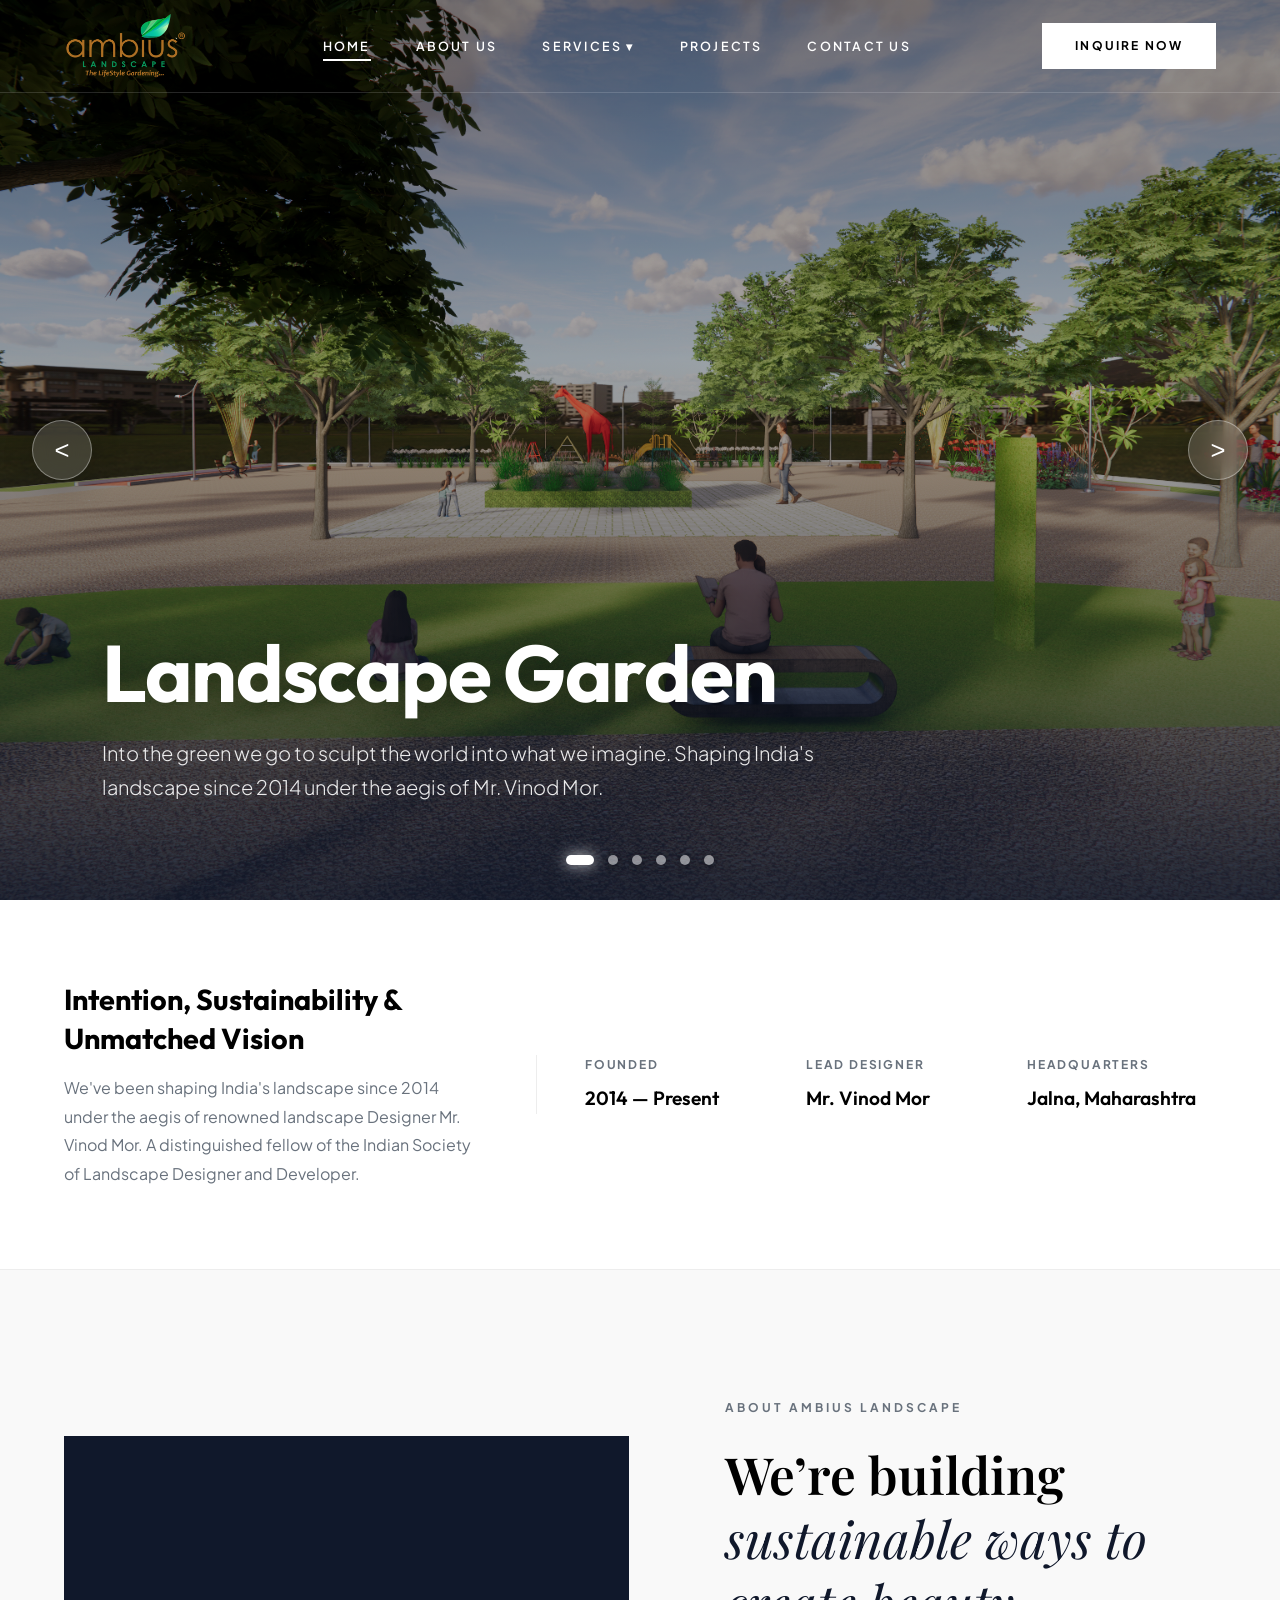
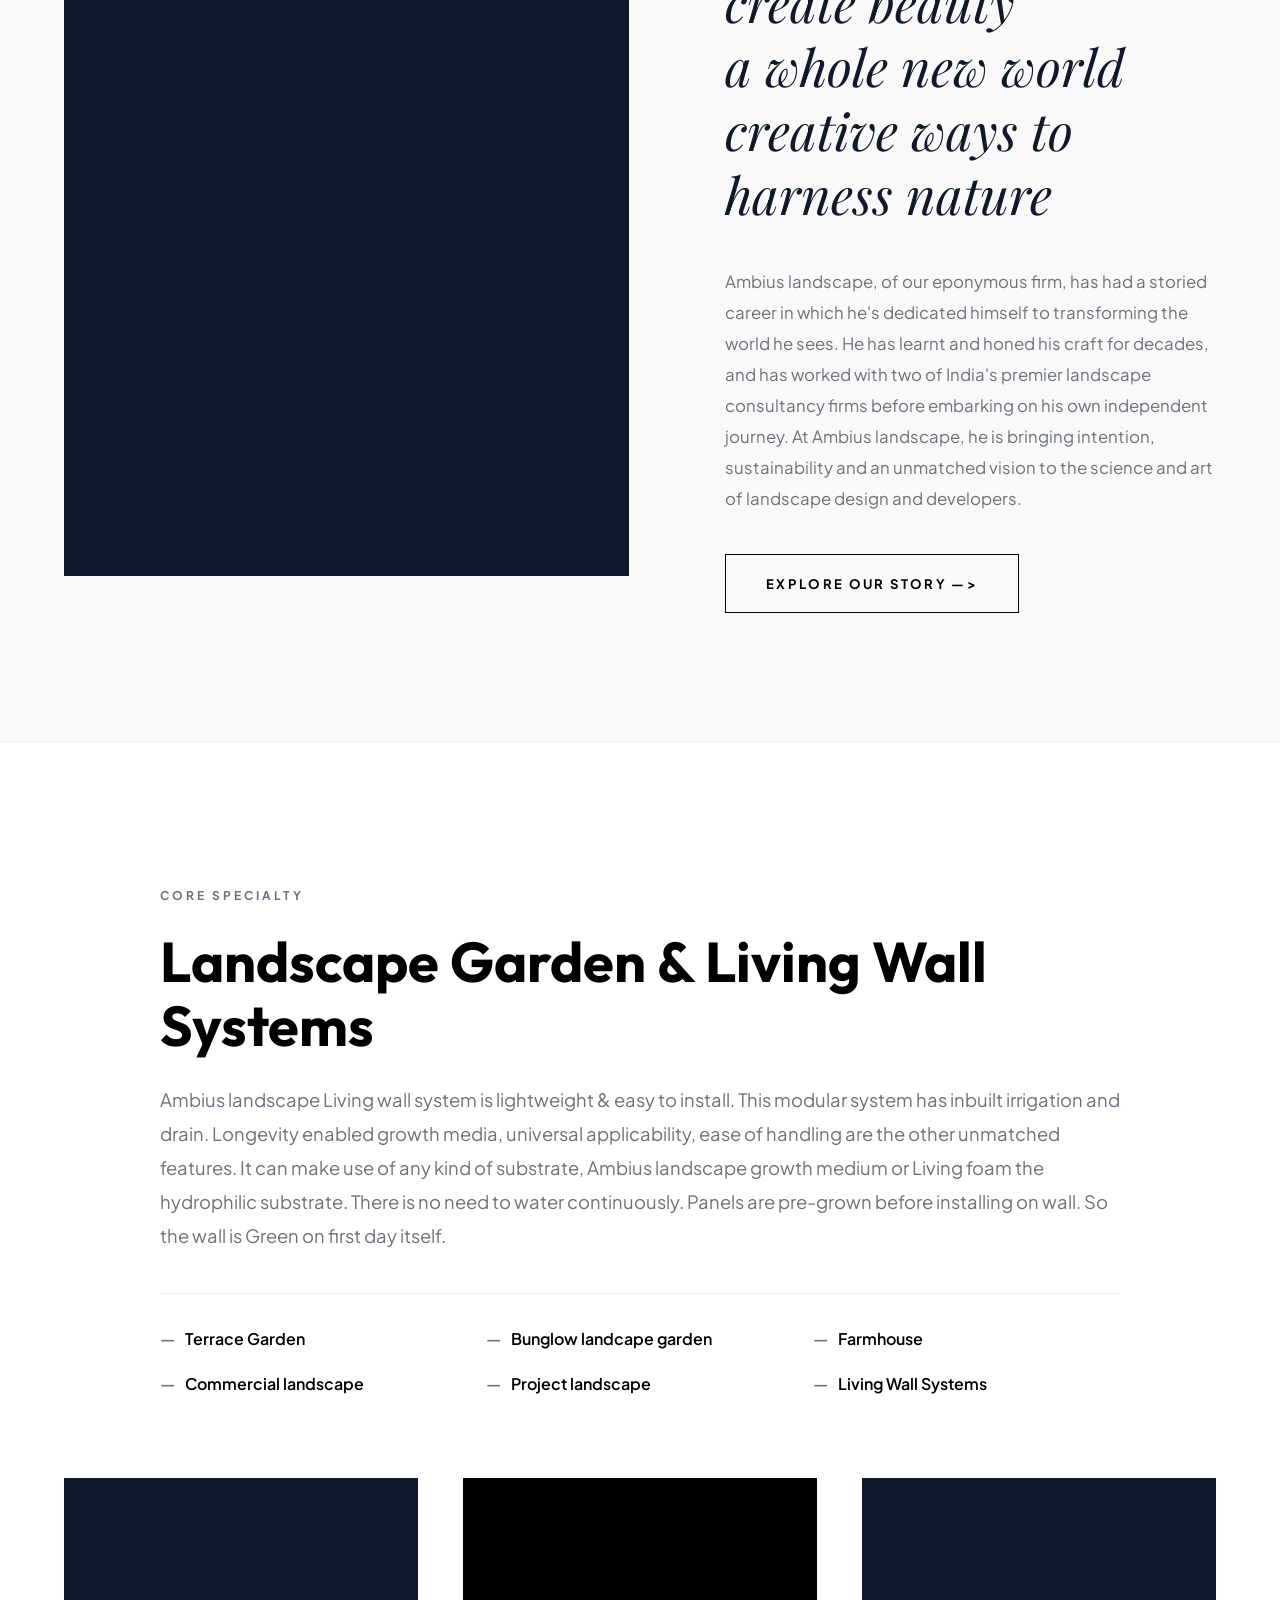
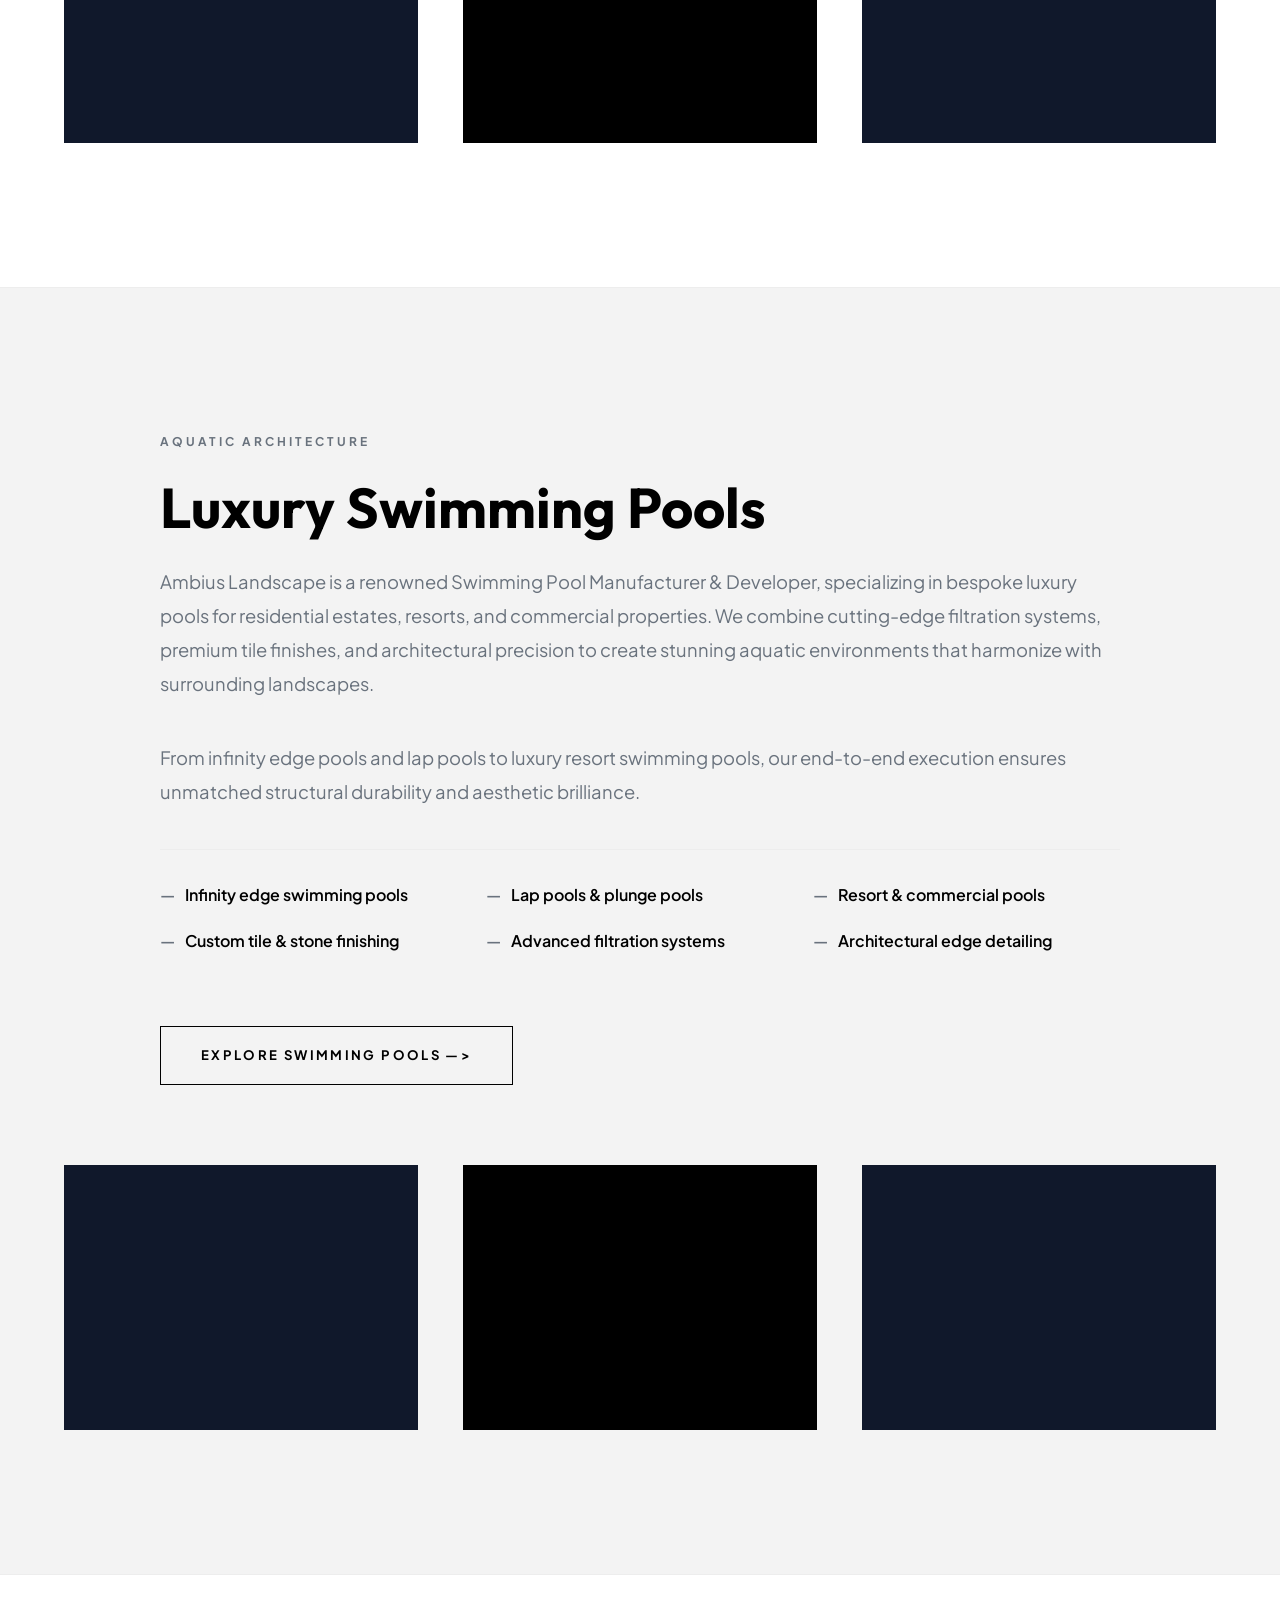
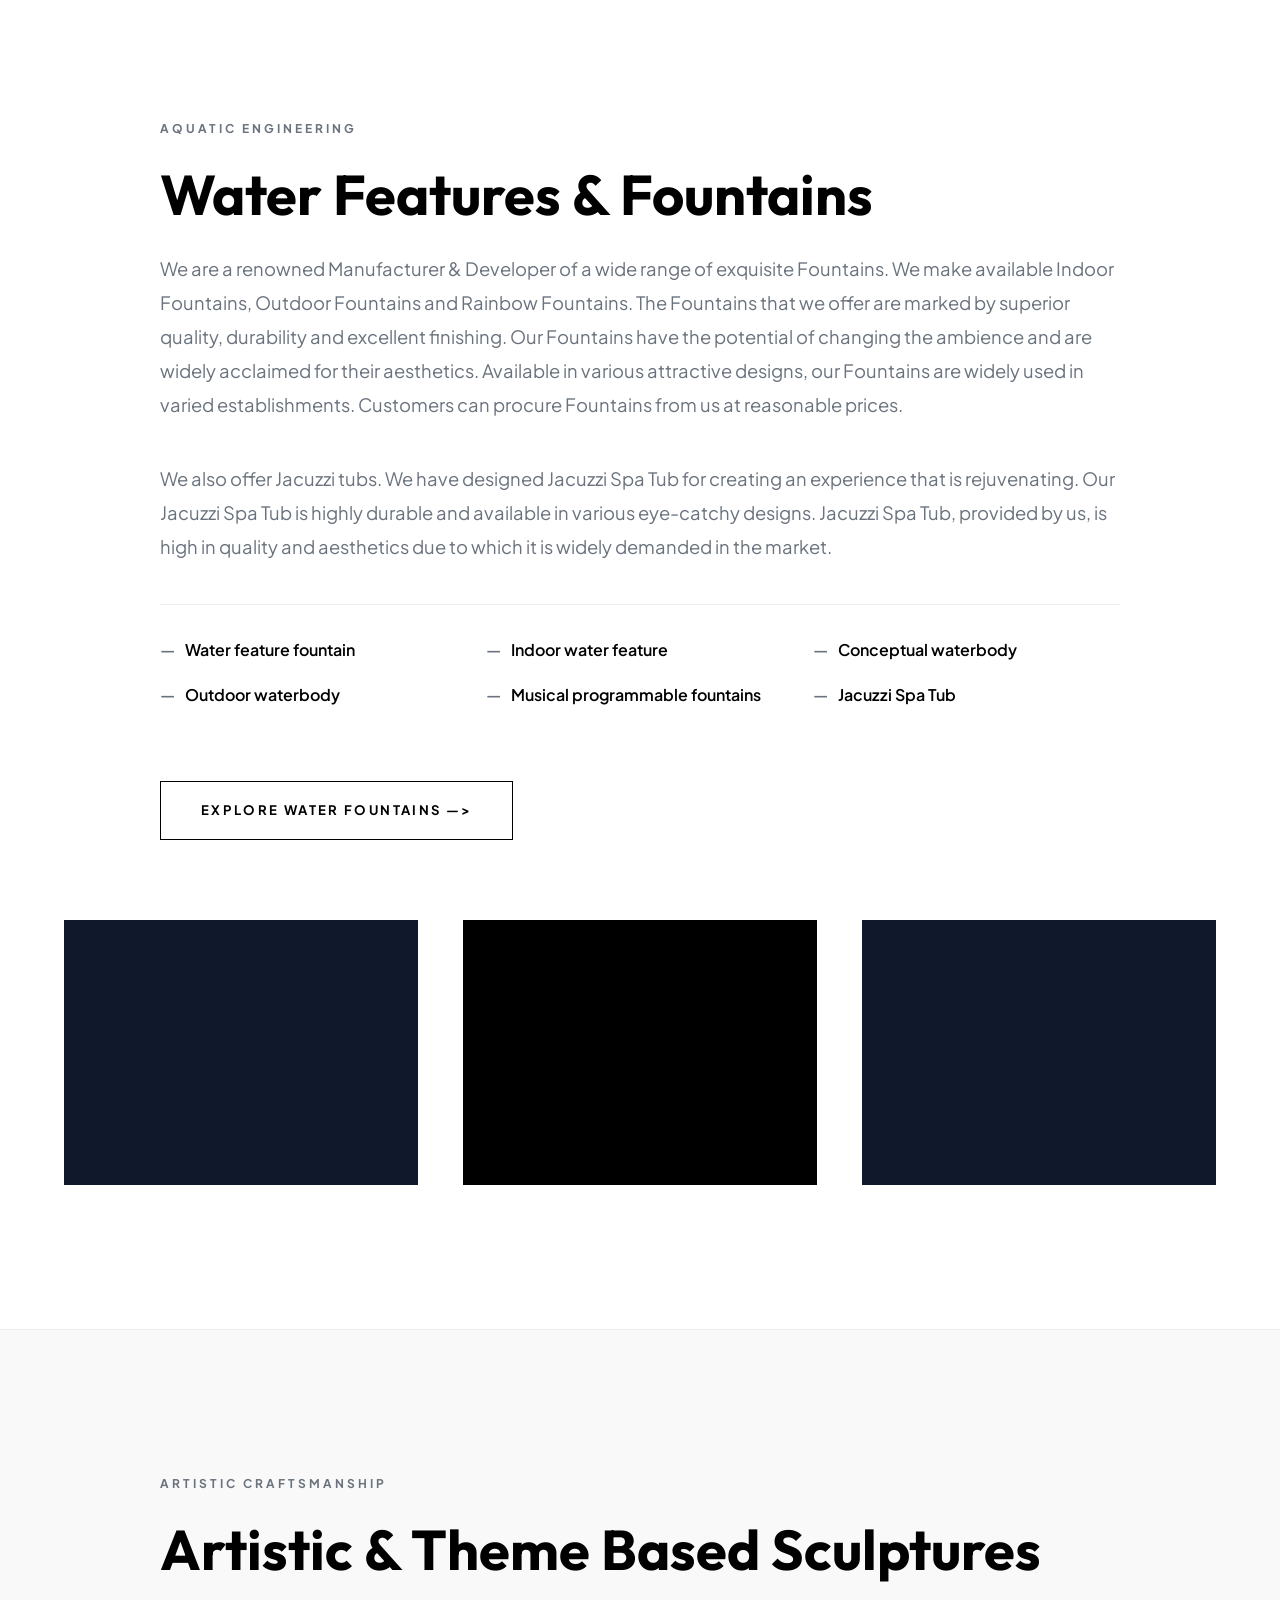
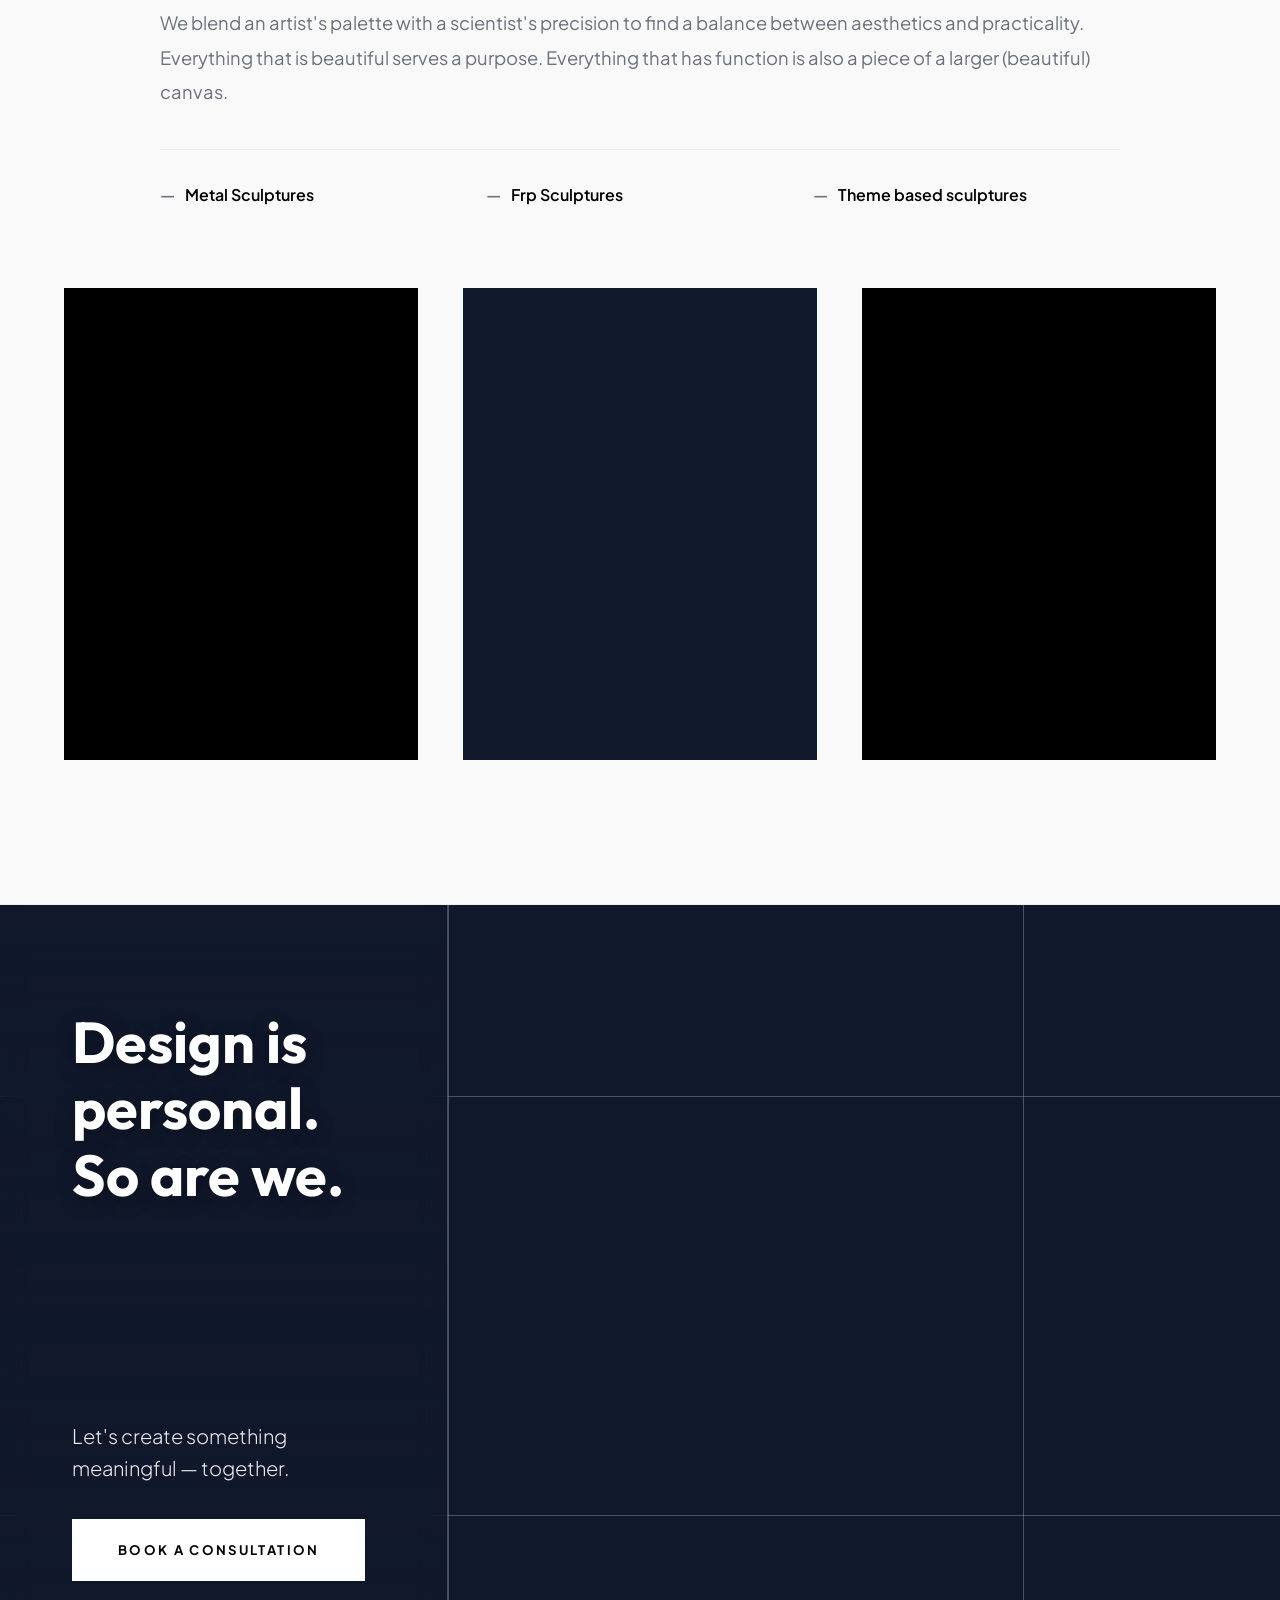
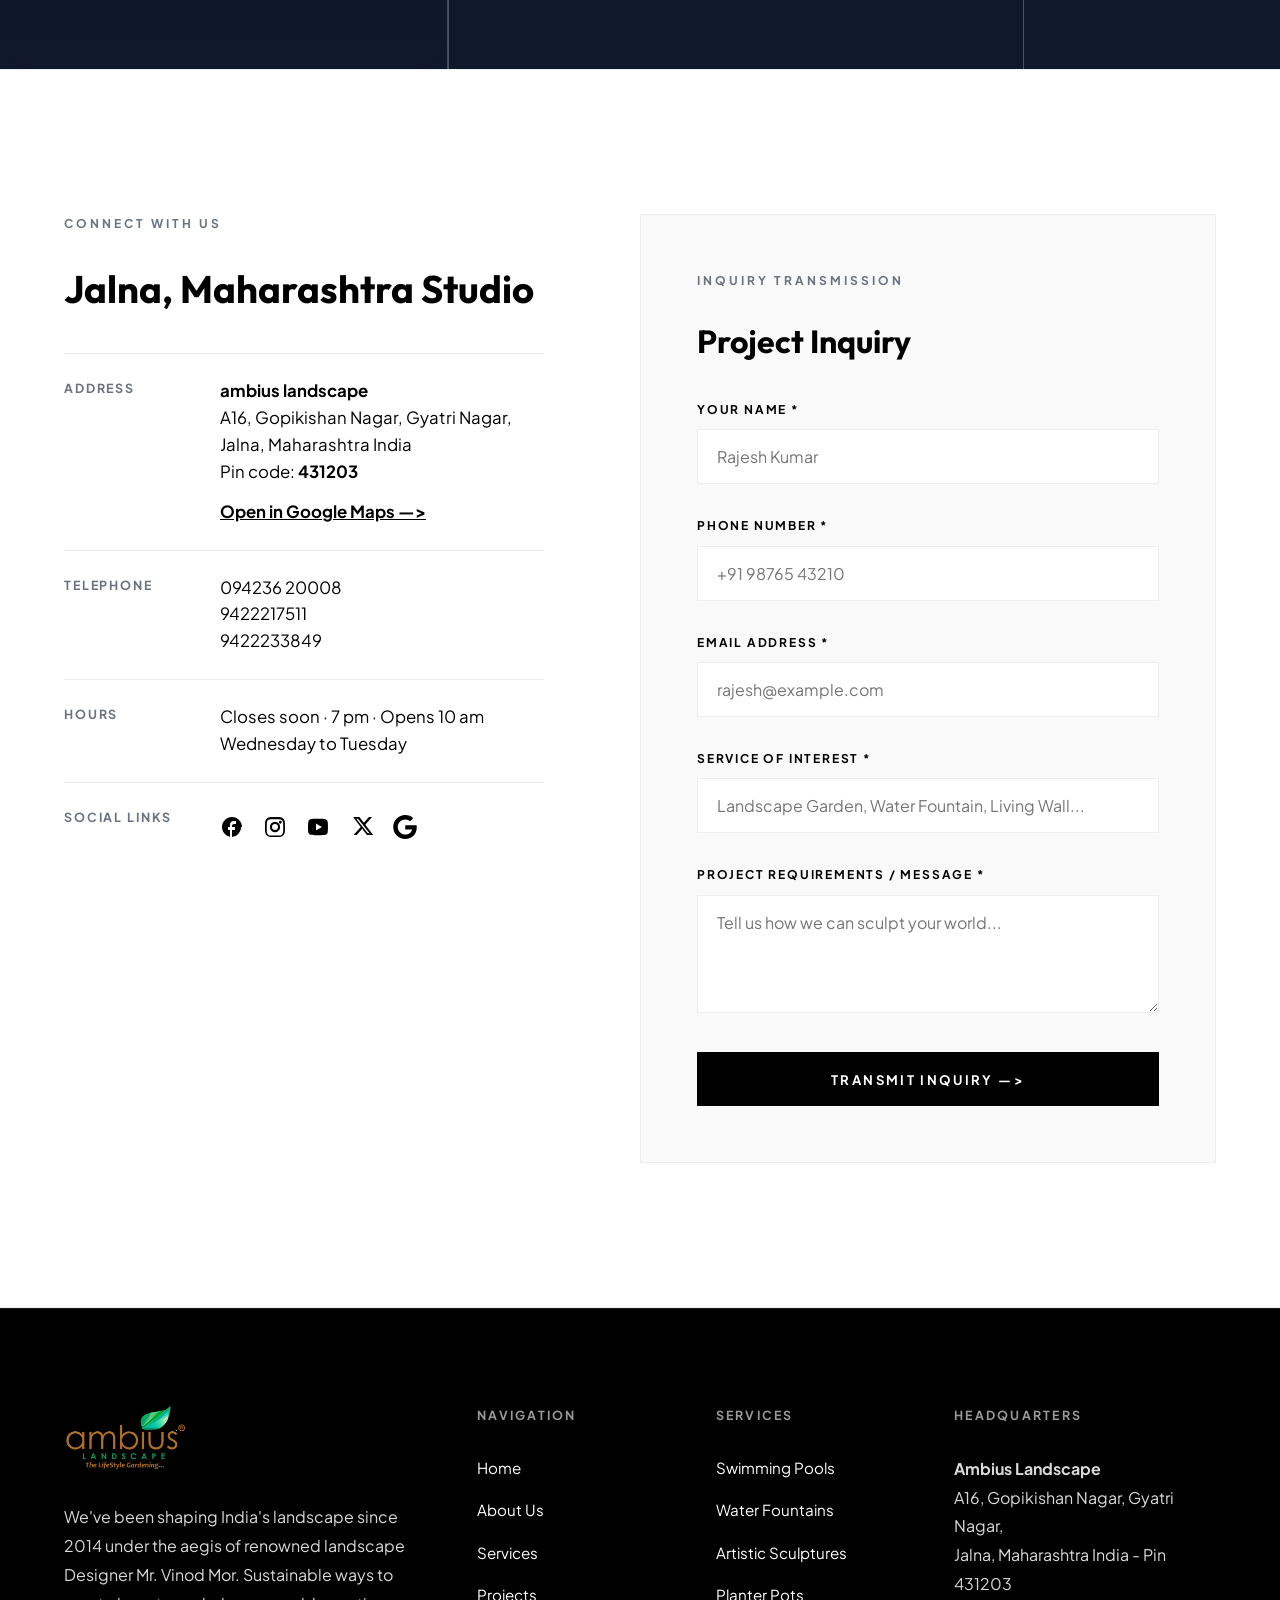
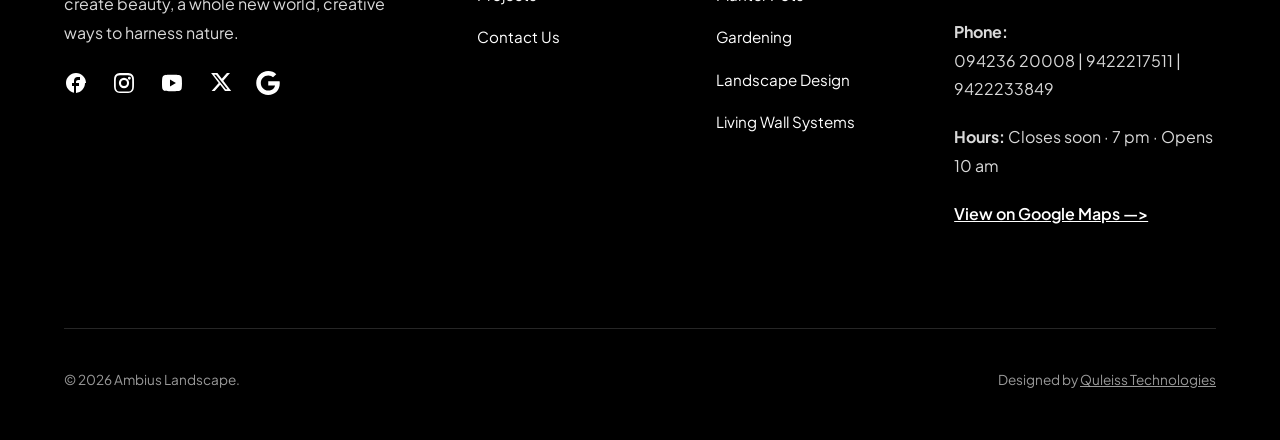
==== commit 18f943c7: "Update footer title to Services and list all 7 service items across all HTML pages" ====
--- a/index.html
+++ b/index.html
@@ -42,7 +42,7 @@
             <li><a href="index.html" class="nav-link active">Home</a></li>
             <li><a href="about.html" class="nav-link">About Us</a></li>
             <li class="nav-dropdown">
-                <a href="javascript:void(0)" class="nav-link">Projects ▾</a>
+                <a href="javascript:void(0)" class="nav-link">Services ▾</a>
                 <ul class="dropdown-menu">
                     <li><a href="swimming-pools.html">Swimming Pools</a></li>
                     <li><a href="water-fountains.html">Water Fountains</a></li>
@@ -53,6 +53,7 @@
                     <li><a href="living-wall-systems.html">Living Wall Systems</a></li>
                 </ul>
             </li>
+            <li><a href="projects.html" class="nav-link">Projects</a></li>
             <li><a href="contact.html" class="nav-link">Contact Us</a></li>
         </ul>
         <a href="contact.html" class="nav-cta">Inquire Now</a>
@@ -72,7 +73,7 @@
             <div class="mobile-dropdown-btn"
                 onclick="this.parentElement.classList.toggle('open'); event.stopPropagation();"
                 style="cursor: pointer;">
-                <span>Projects</span> <span
+                <span>Services</span> <span
                     style="font-size: 0.75em; margin-left: 6px; display: inline-block; transition: transform 0.3s ease;">▼</span>
             </div>
             <div class="mobile-submenu-list">
@@ -85,6 +86,7 @@
                 <a href="living-wall-systems.html" class="mobile-sublink">Living Wall Systems</a>
             </div>
         </div>
+        <a href="projects.html">Projects</a>
         <a href="contact.html">Contact Us</a>
         <a href="contact.html">Inquire Now</a>
     </div>
@@ -736,18 +738,22 @@
                 <ul class="ed-footer-links">
                     <li><a href="index.html">Home</a></li>
                     <li><a href="about.html">About Us</a></li>
-                    <li><a href="swimming-pools.html">Projects & Works</a></li>
+                    <li><a href="swimming-pools.html">Services</a></li>
+                    <li><a href="projects.html">Projects</a></li>
                     <li><a href="contact.html">Contact Us</a></li>
                 </ul>
             </div>
 
             <div class="ed-footer-col">
-                <h4>Capabilities</h4>
+                <h4>Services</h4>
                 <ul class="ed-footer-links">
                     <li><a href="swimming-pools.html">Swimming Pools</a></li>
+                    <li><a href="water-fountains.html">Water Fountains</a></li>
+                    <li><a href="sculptures.html">Artistic Sculptures</a></li>
+                    <li><a href="planter-pots.html">Planter Pots</a></li>
+                    <li><a href="gardening.html">Gardening</a></li>
+                    <li><a href="landscape-design.html">Landscape Design</a></li>
                     <li><a href="living-wall-systems.html">Living Wall Systems</a></li>
-                    <li><a href="landscape-design.html">Landscape Garden</a></li>
-                    <li><a href="sculptures.html">Artistic Sculptures</a></li>
                 </ul>
             </div>
 
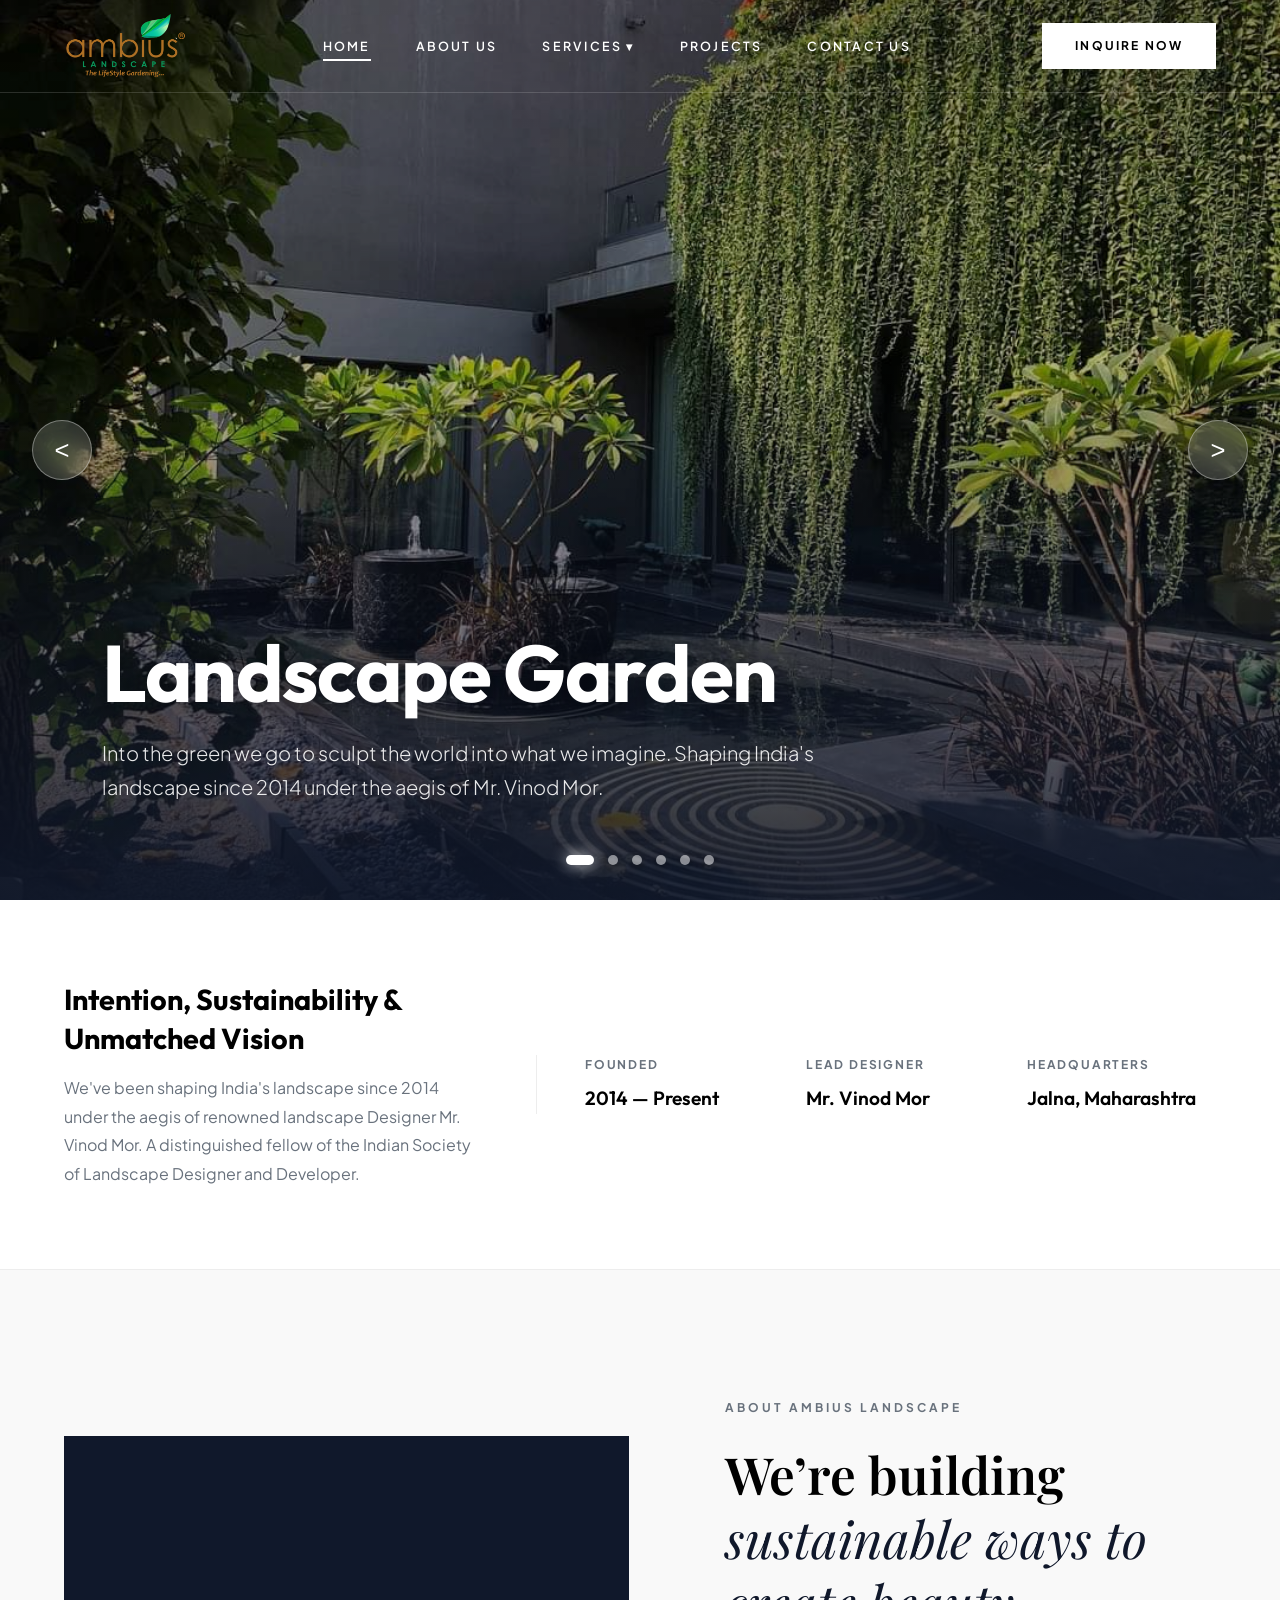
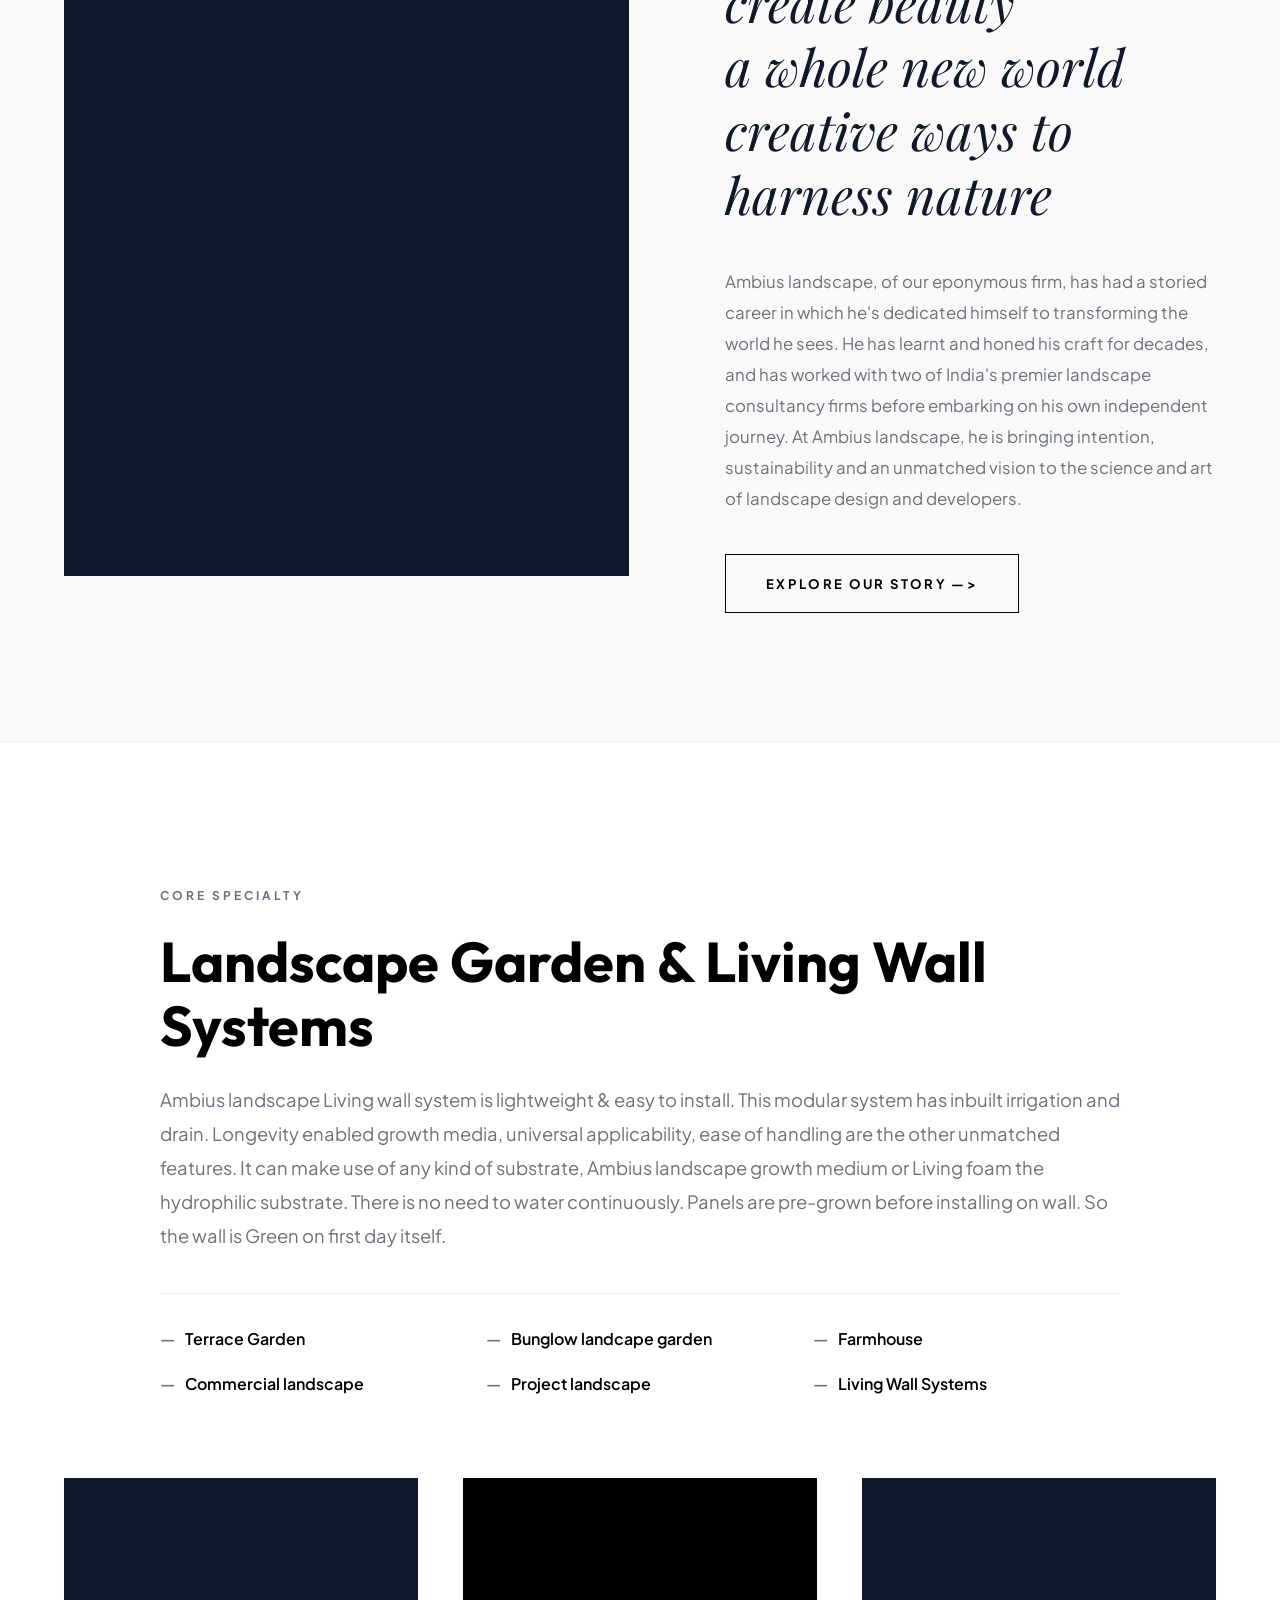
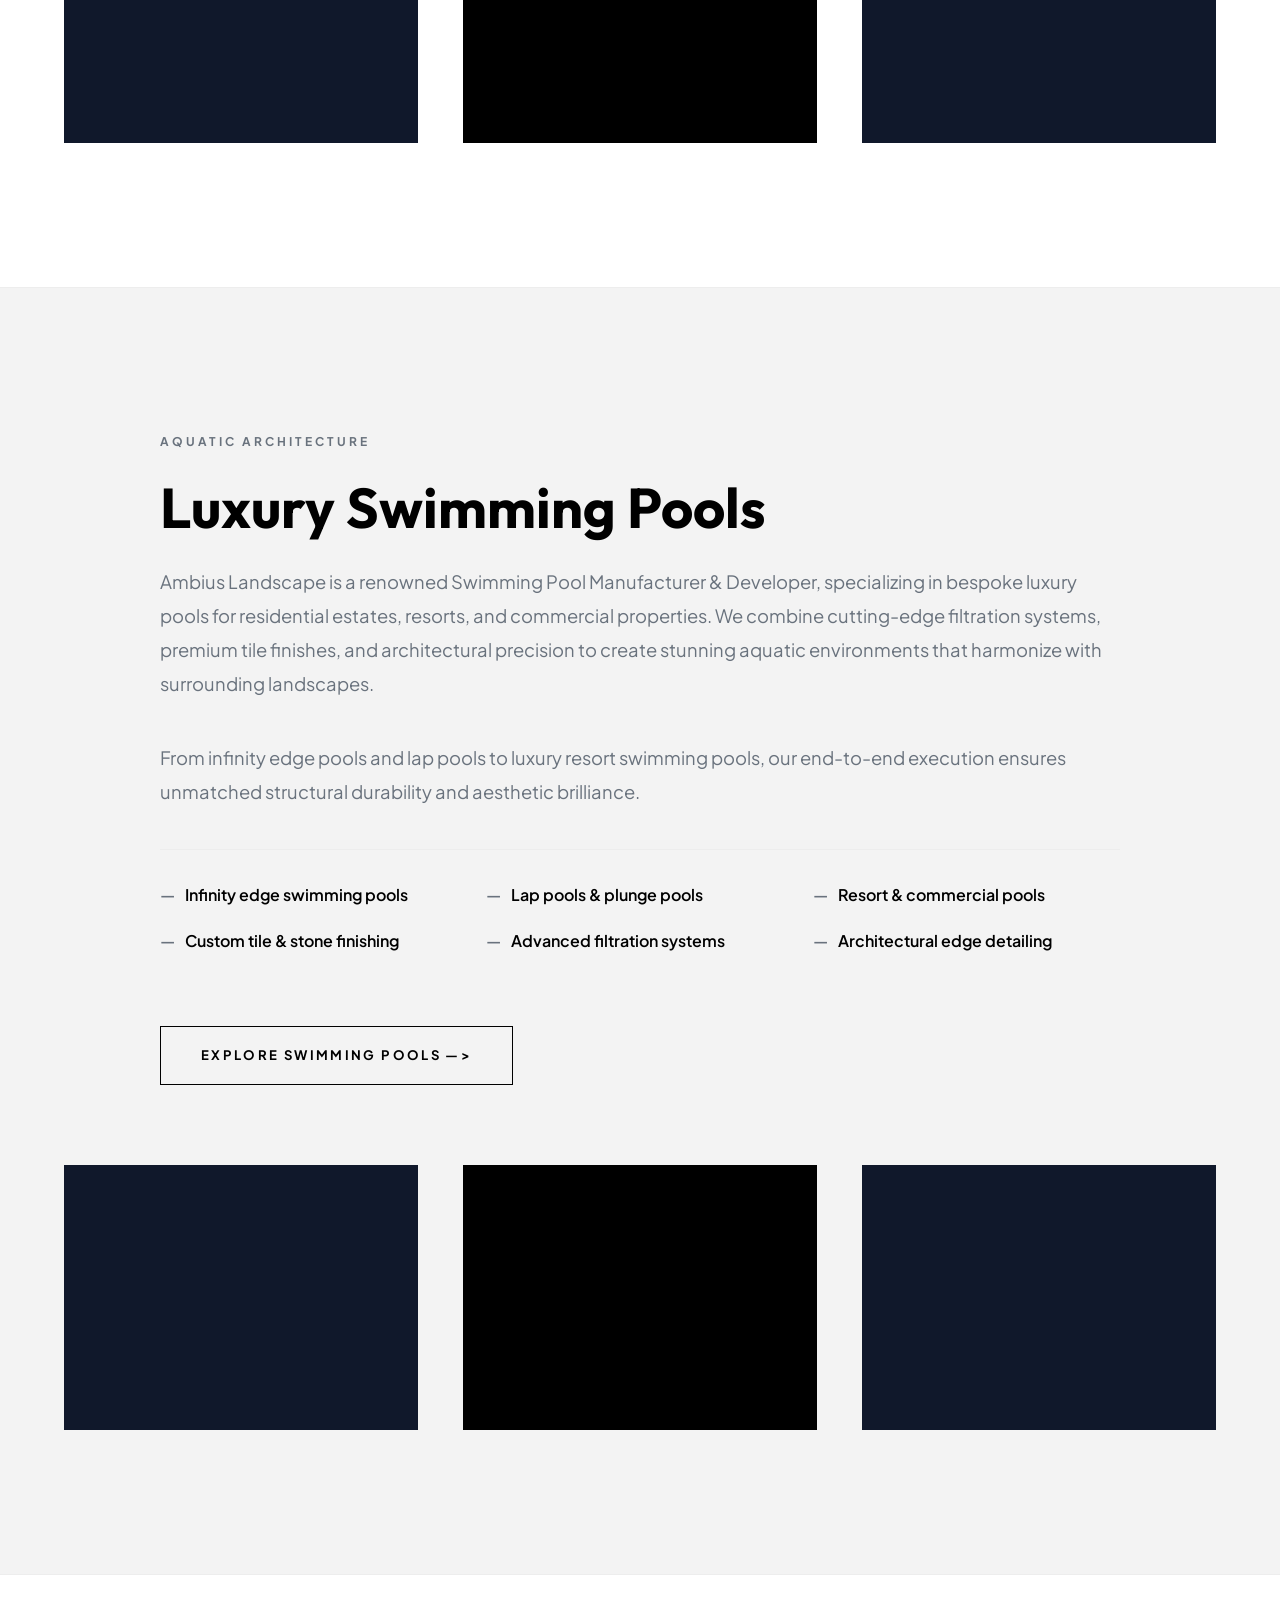
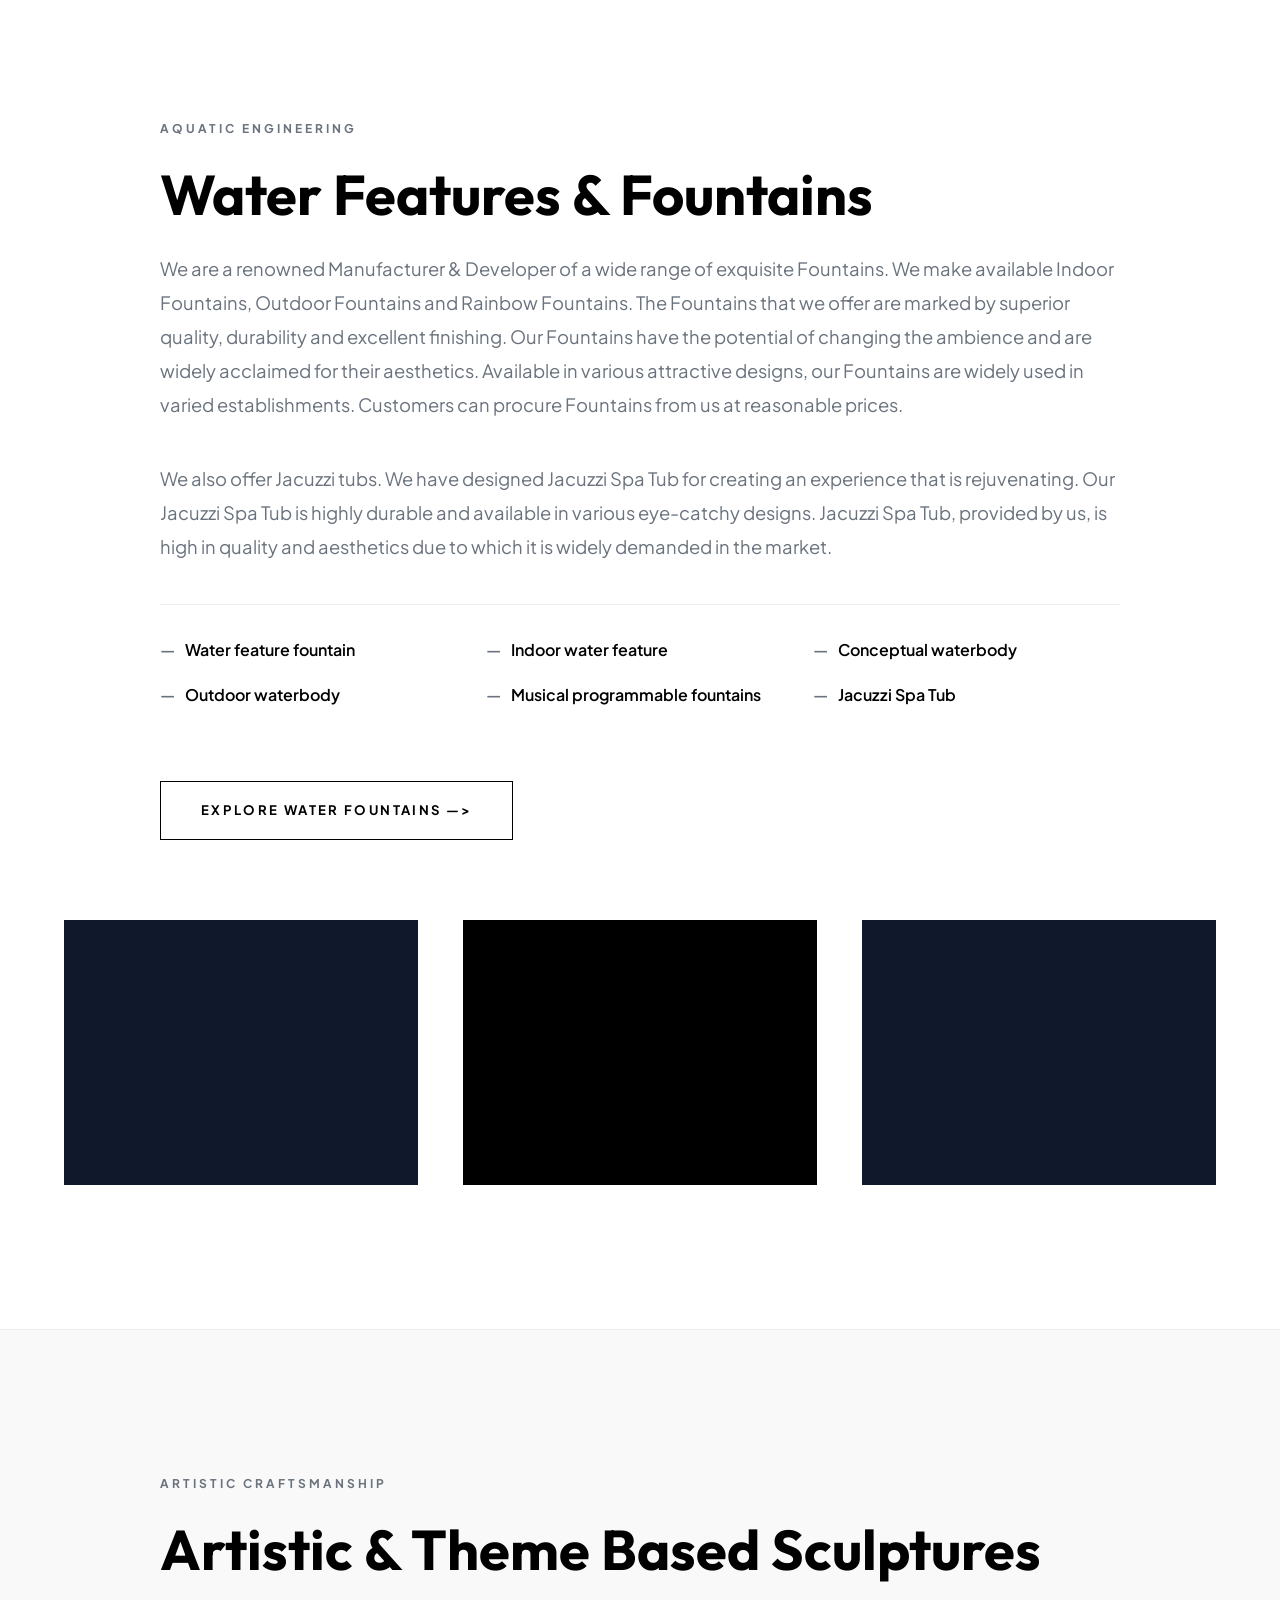
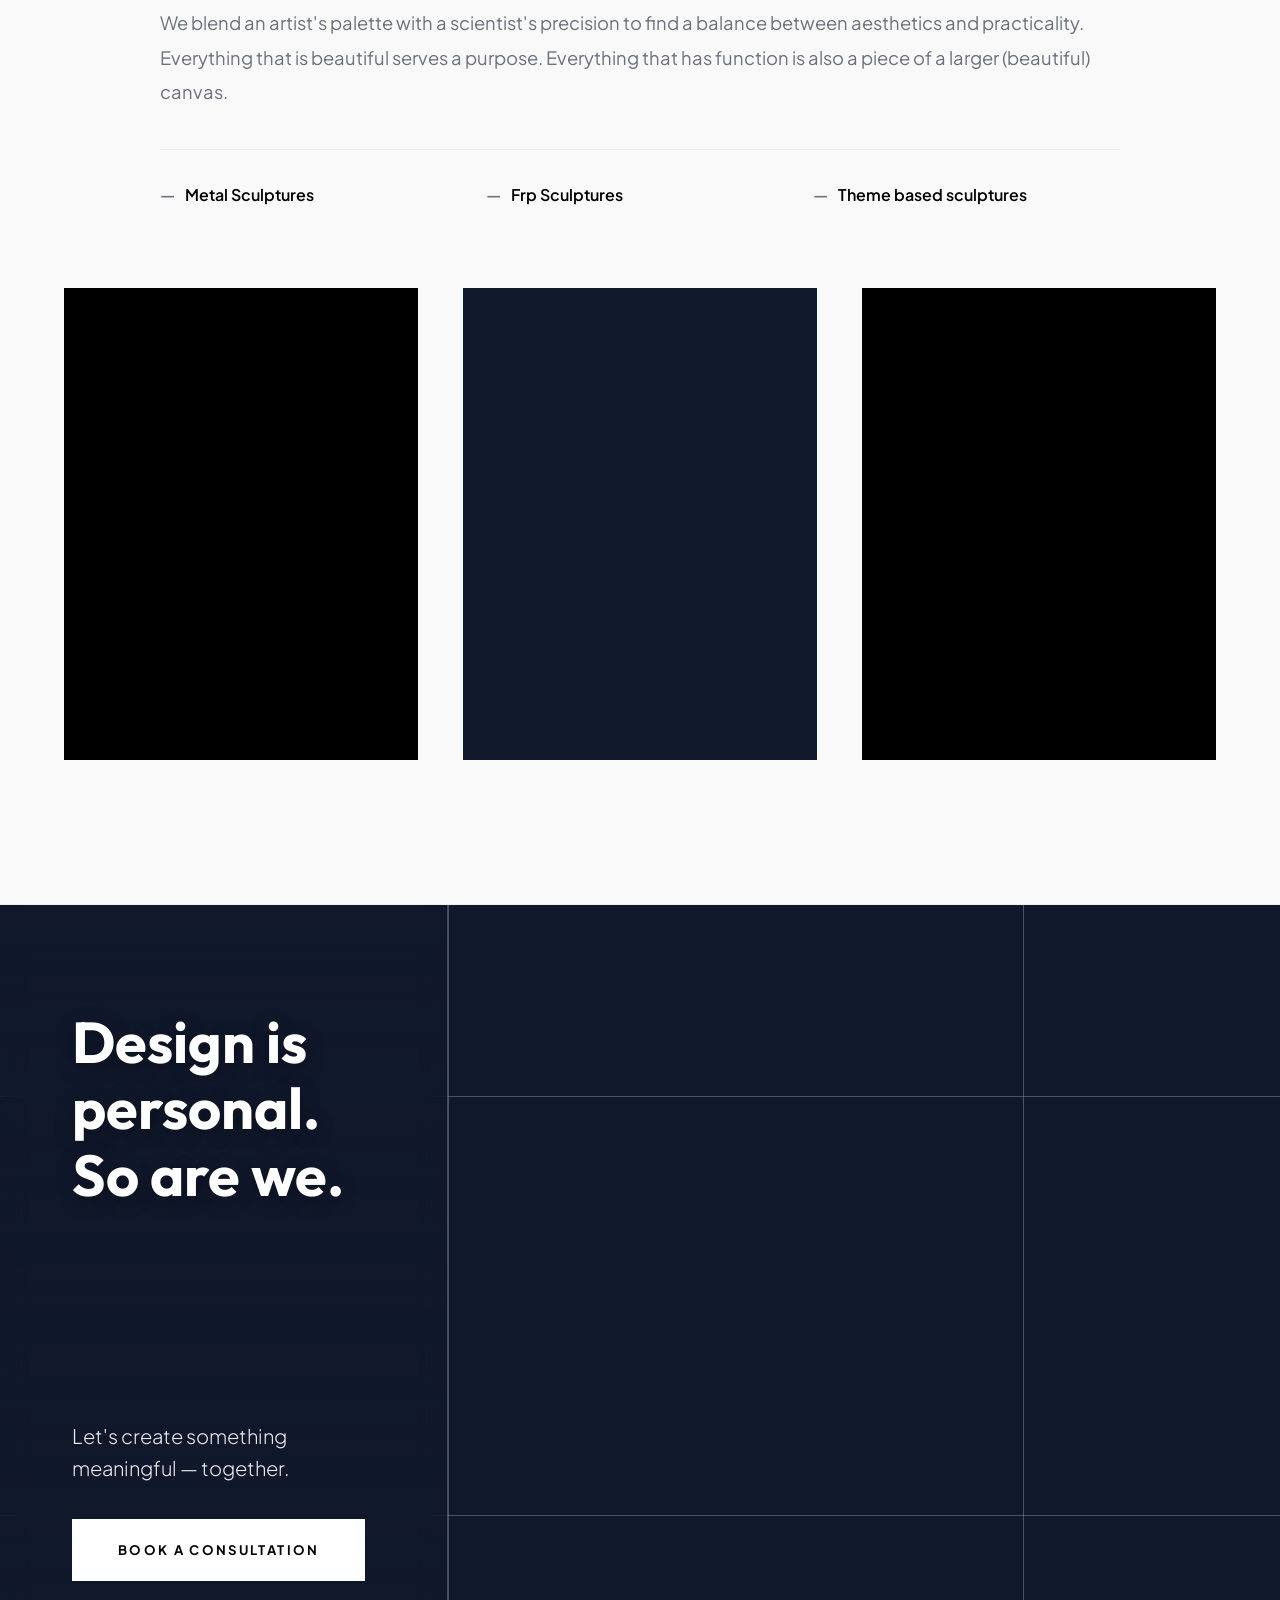
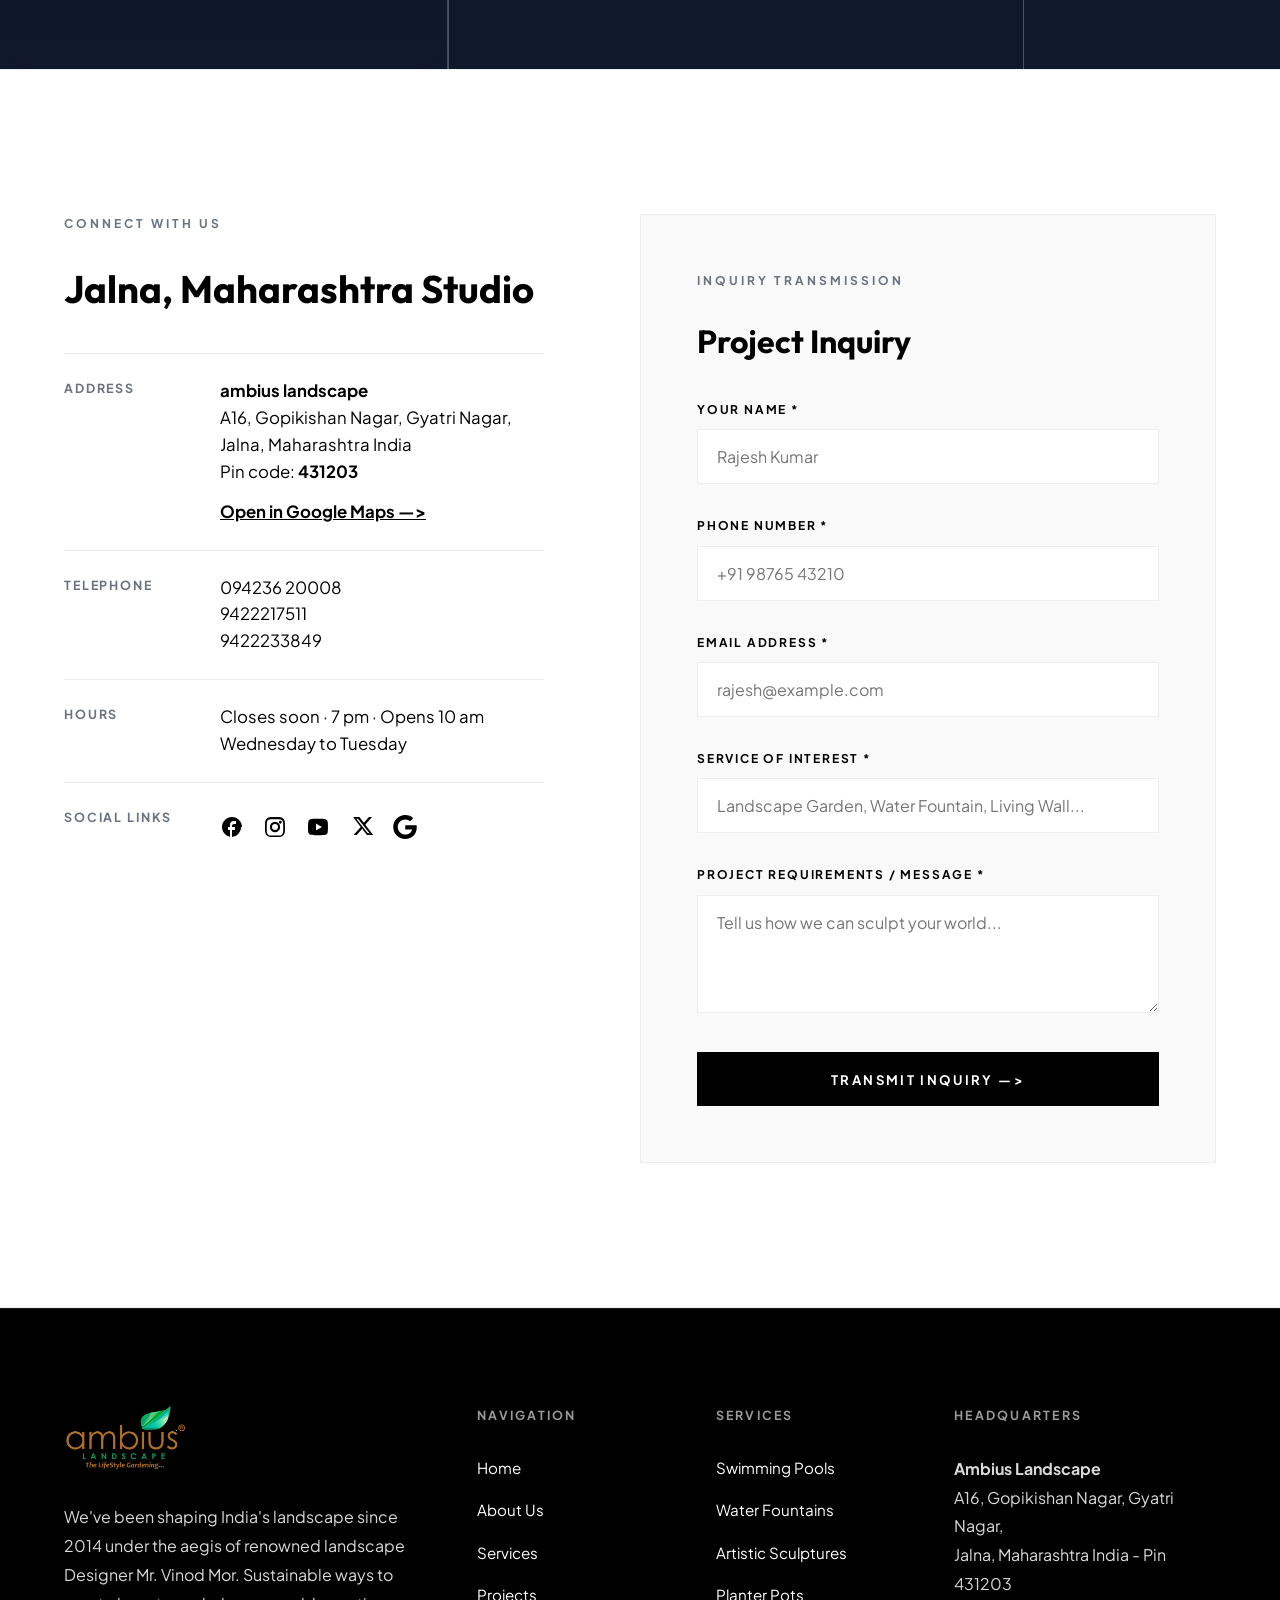
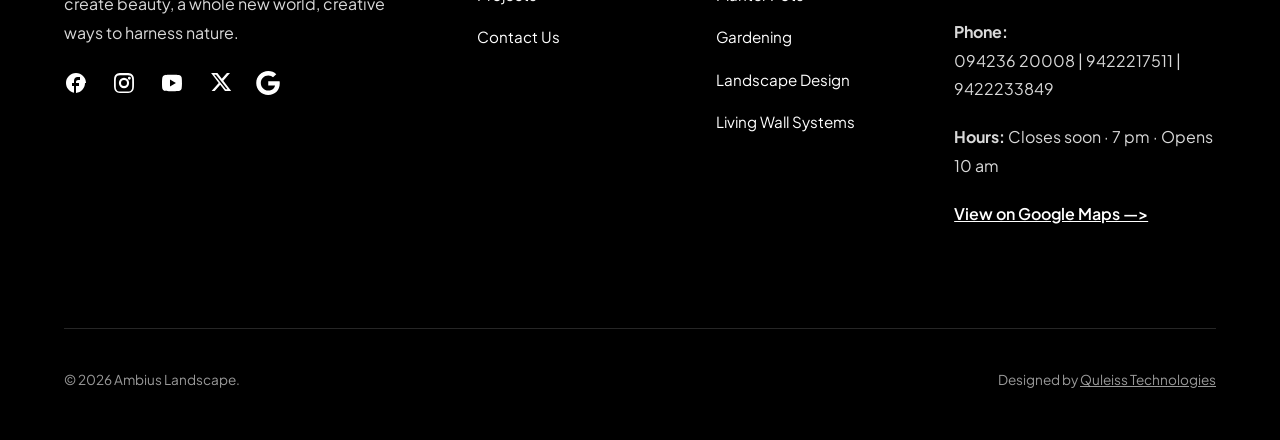
==== commit 7d55dbc3: "Update index and add new images" ====
--- a/index.html
+++ b/index.html
@@ -100,7 +100,7 @@
         <!-- SLIDE 1: LANDSCAPE GARDEN -->
         <div class="hero-slide active">
             <div class="hero-bg-wrapper">
-                <img src="ambius-data/website data/landscape design/landdesign8.png" alt="Landscape Garden"
+                <img src="ambius-data/website data/gardening/landscapegarden1.jpeg" alt="Landscape Garden"
                     class="hero-bg-image"
                     onerror="this.src='ambius-data/website data/landscape design/landdesign7.png'">
             </div>
@@ -117,7 +117,8 @@
         <!-- SLIDE 2: TERRACE GARDEN -->
         <div class="hero-slide">
             <div class="hero-bg-wrapper">
-                <img src="ambius-data/website data/projects/pro1.jpg" alt="Terrace Garden" class="hero-bg-image">
+                <img src="ambius-data/website data/gardening/gardening10.webp" alt="Terrace Garden"
+                    class="hero-bg-image">
             </div>
             <div class="hero-gradient-overlay"></div>
             <div class="hero-content">
@@ -163,7 +164,8 @@
         <!-- SLIDE 5: COMMERCIAL LANDSCAPE -->
         <div class="hero-slide">
             <div class="hero-bg-wrapper">
-                <img src="ambius-data/website data/projects/pro4.jpeg" alt="Commercial Landscape" class="hero-bg-image">
+                <img src="ambius-data/website data/landscape design/commercialproject.jpeg" alt="Commercial Landscape"
+                    class="hero-bg-image">
             </div>
             <div class="hero-gradient-overlay"></div>
             <div class="hero-content">
@@ -178,7 +180,8 @@
         <!-- SLIDE 6: PROJECT LANDSCAPE -->
         <div class="hero-slide">
             <div class="hero-bg-wrapper">
-                <img src="ambius-data/website data/projects/pro5.jpeg" alt="Project Landscape" class="hero-bg-image">
+                <img src="ambius-data/website data/landscape design/landdesign2.jpg" alt="Project Landscape"
+                    class="hero-bg-image">
             </div>
             <div class="hero-gradient-overlay"></div>
             <div class="hero-content">
@@ -313,7 +316,7 @@
             <a href="living-wall-systems.html" class="big-card text-reveal-up delay-2">
                 <div class="big-card-img-landscape">
                     <div class="reveal-wrapper anim-curtain-navy delay-2" style="height: 100%; width: 100%;">
-                        <img src="ambius-data/website data/gardening/gardening1.webp" alt="Living Wall System">
+                        <img src="ambius-data/website data/gardening/landscapegarden1.jpeg" alt="Living Wall System">
                     </div>
                 </div>
             </a>
